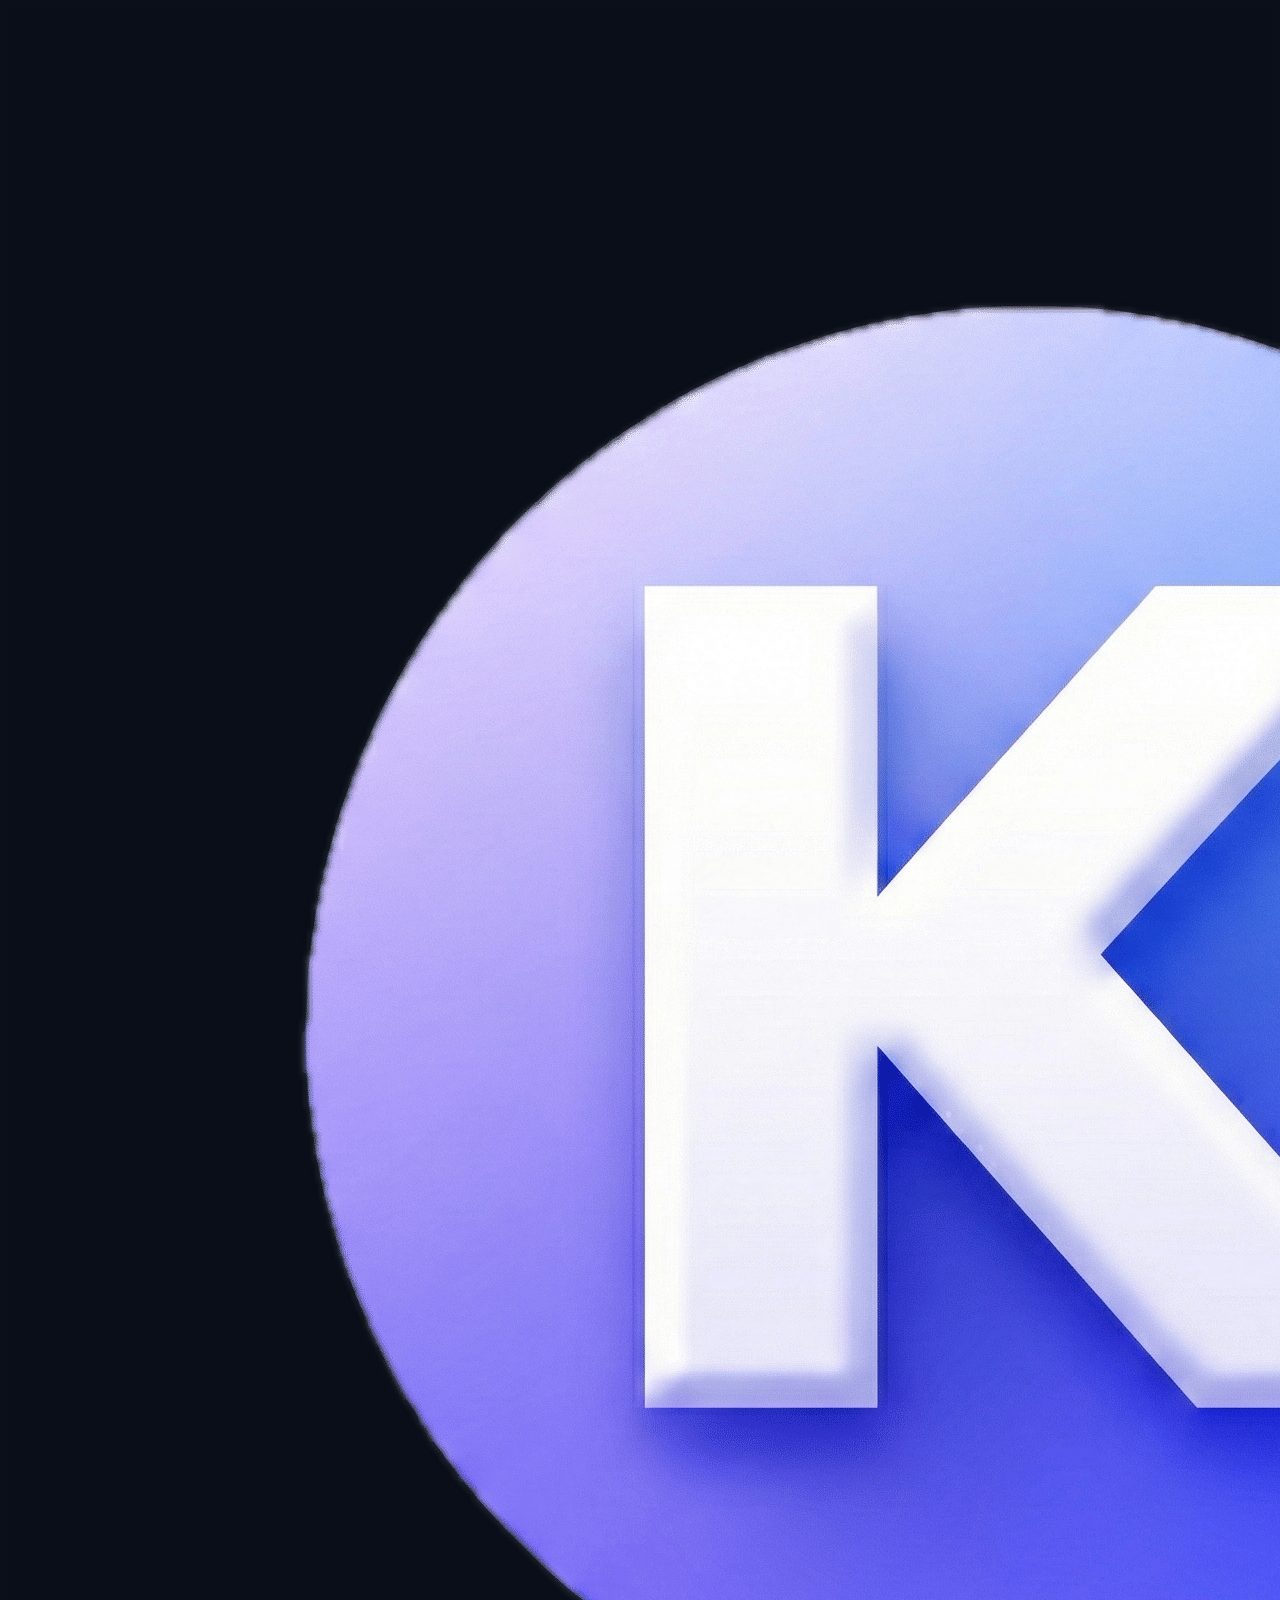
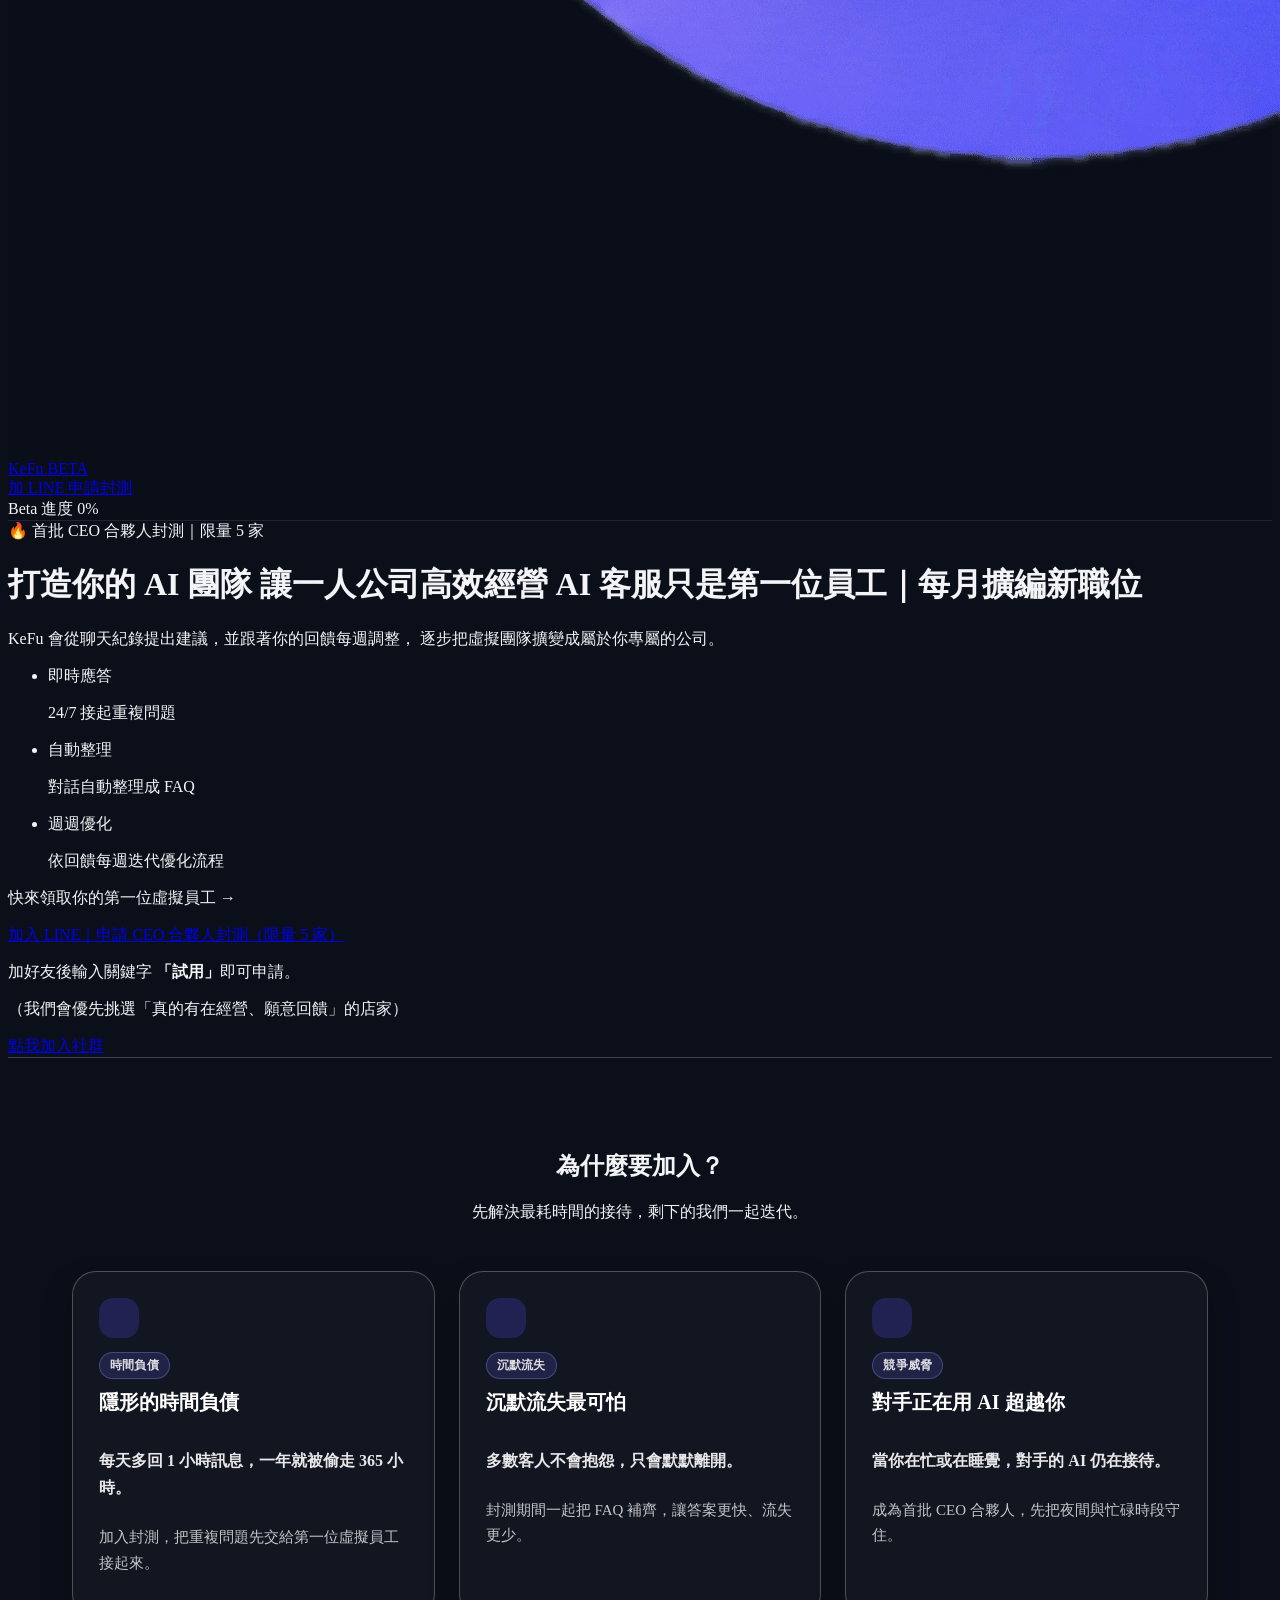
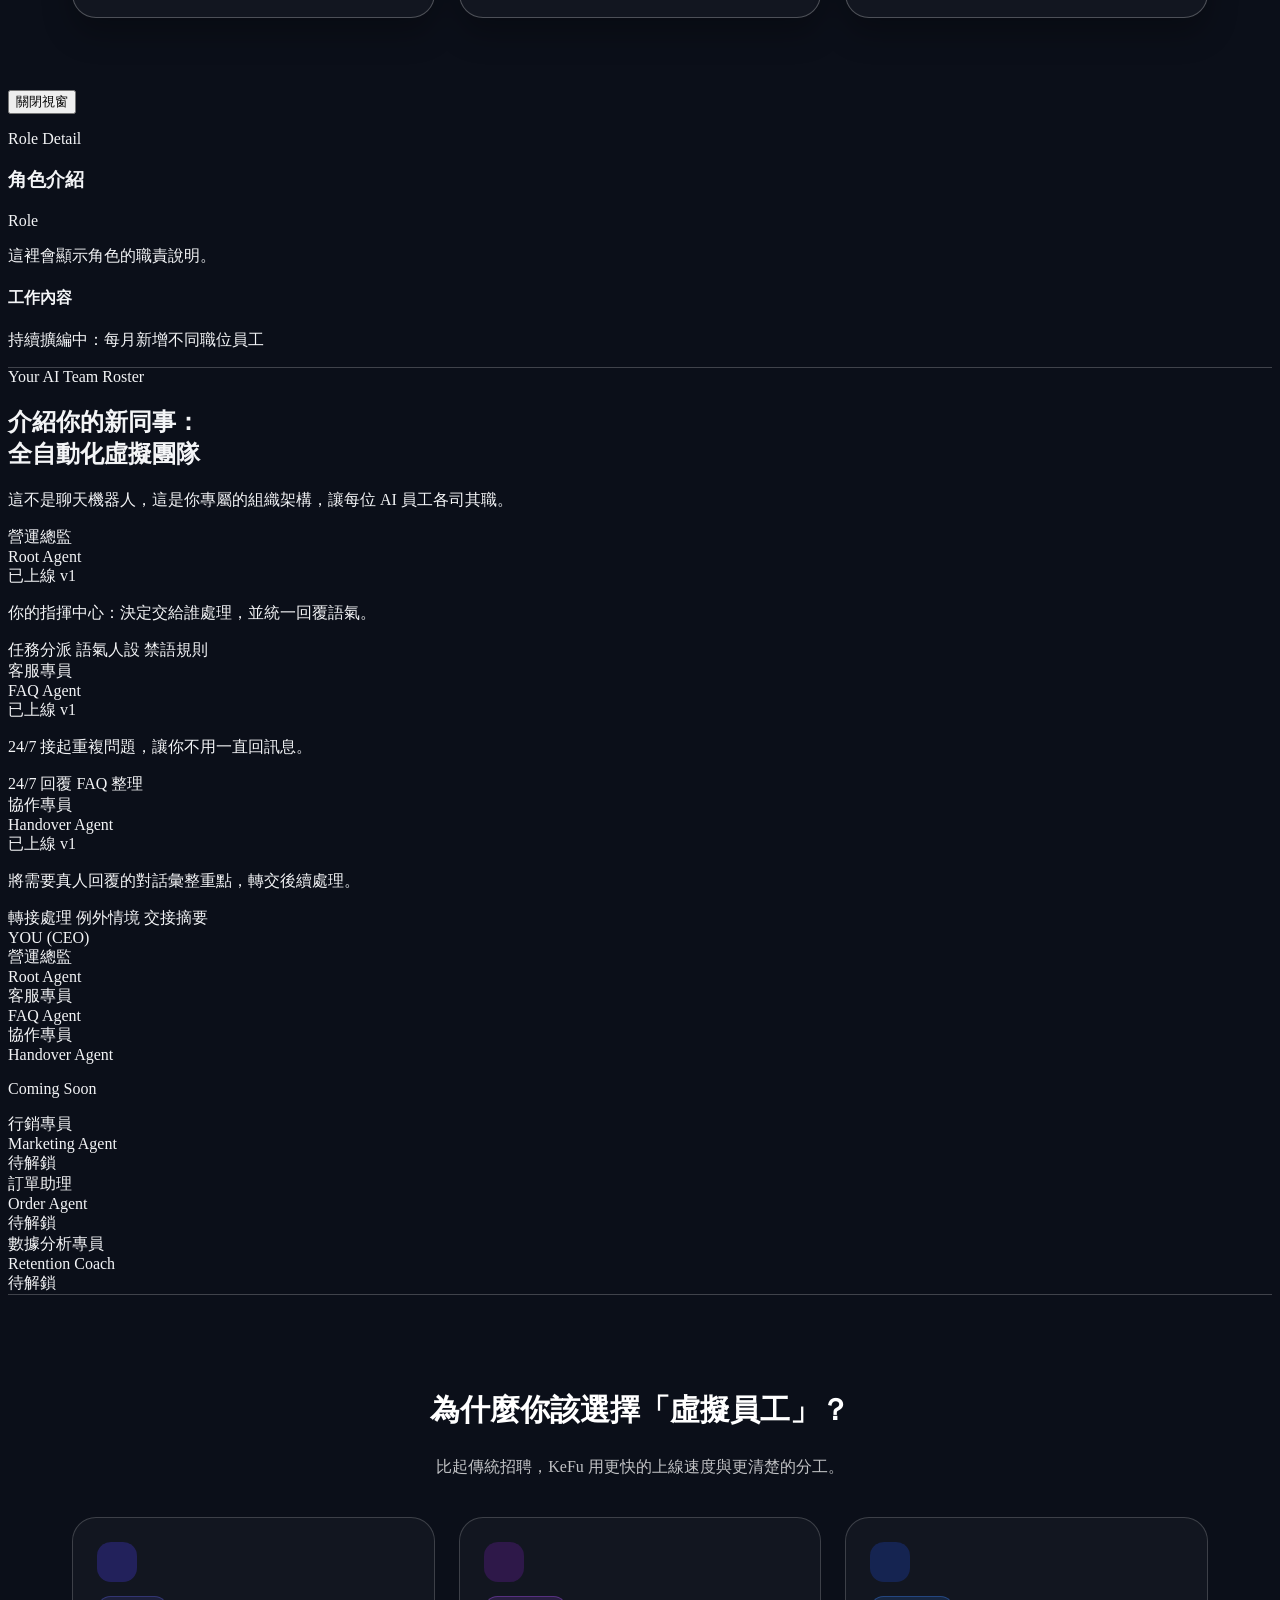
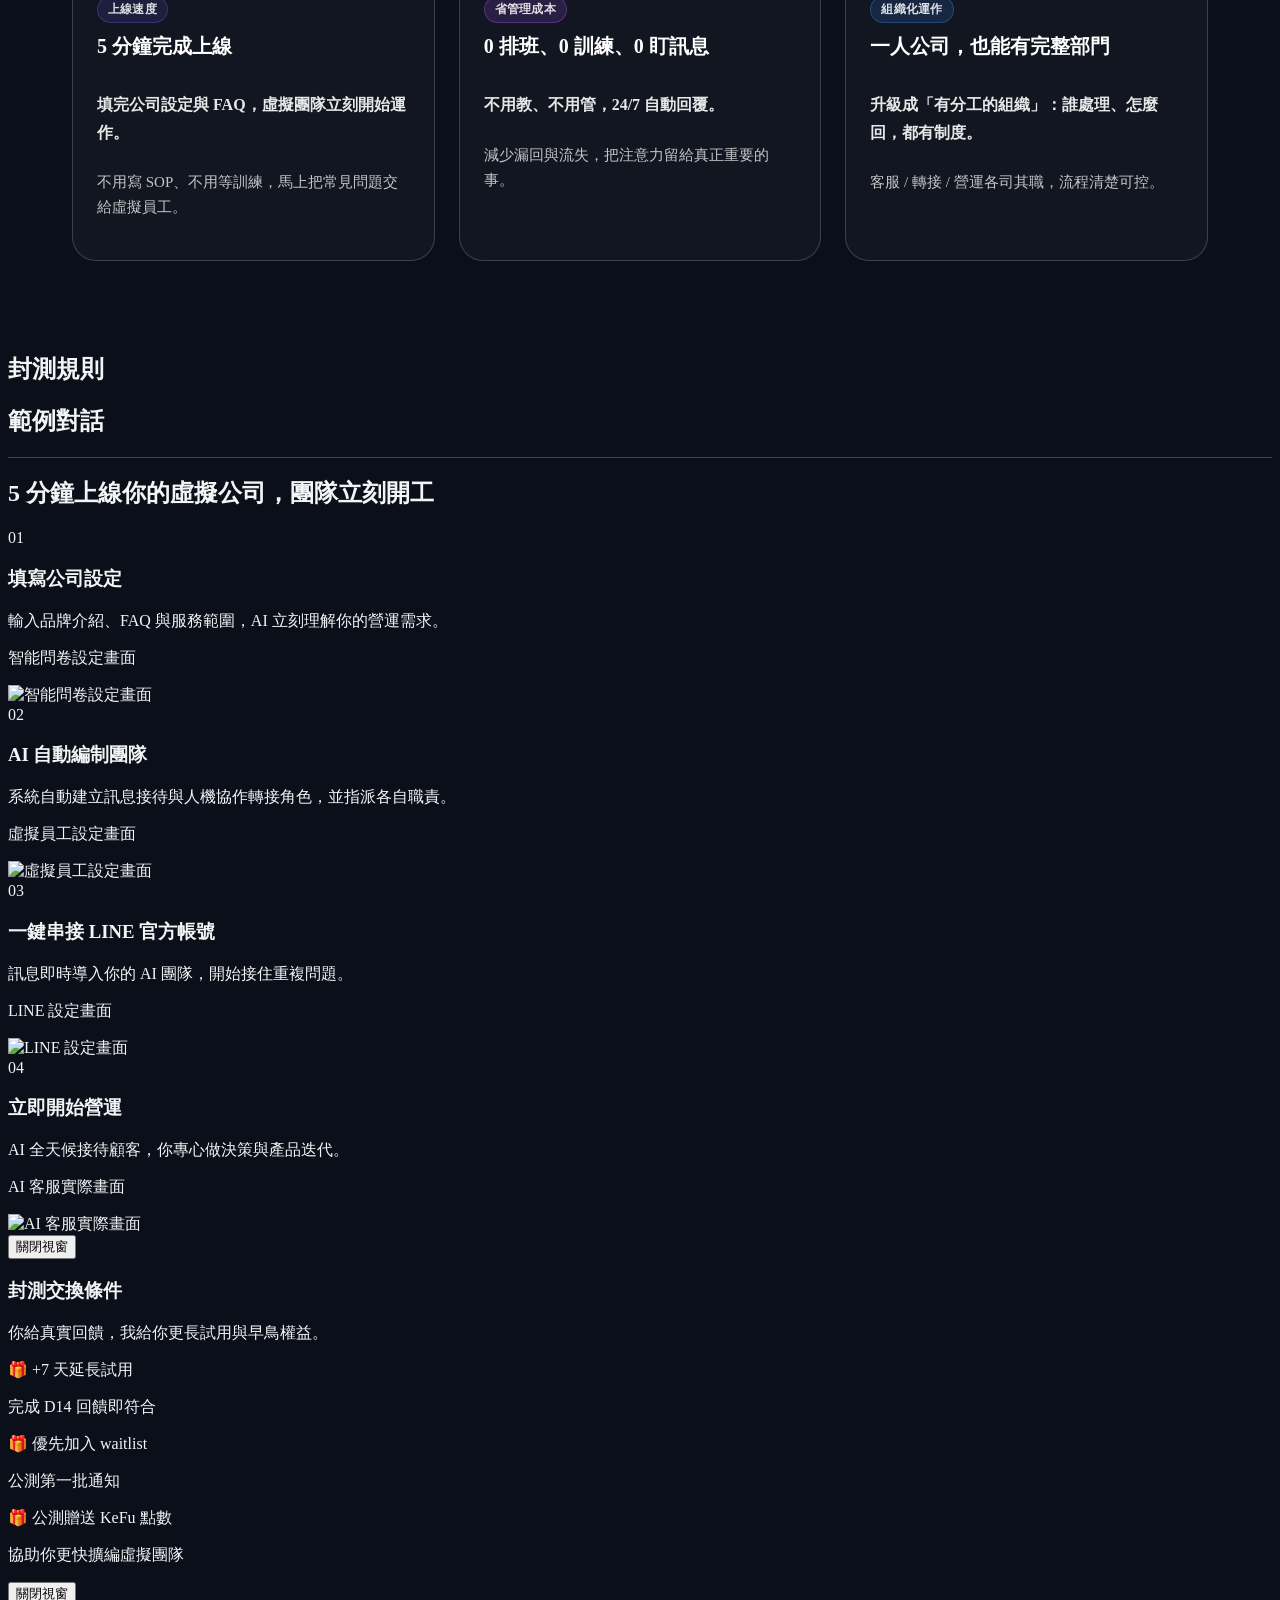
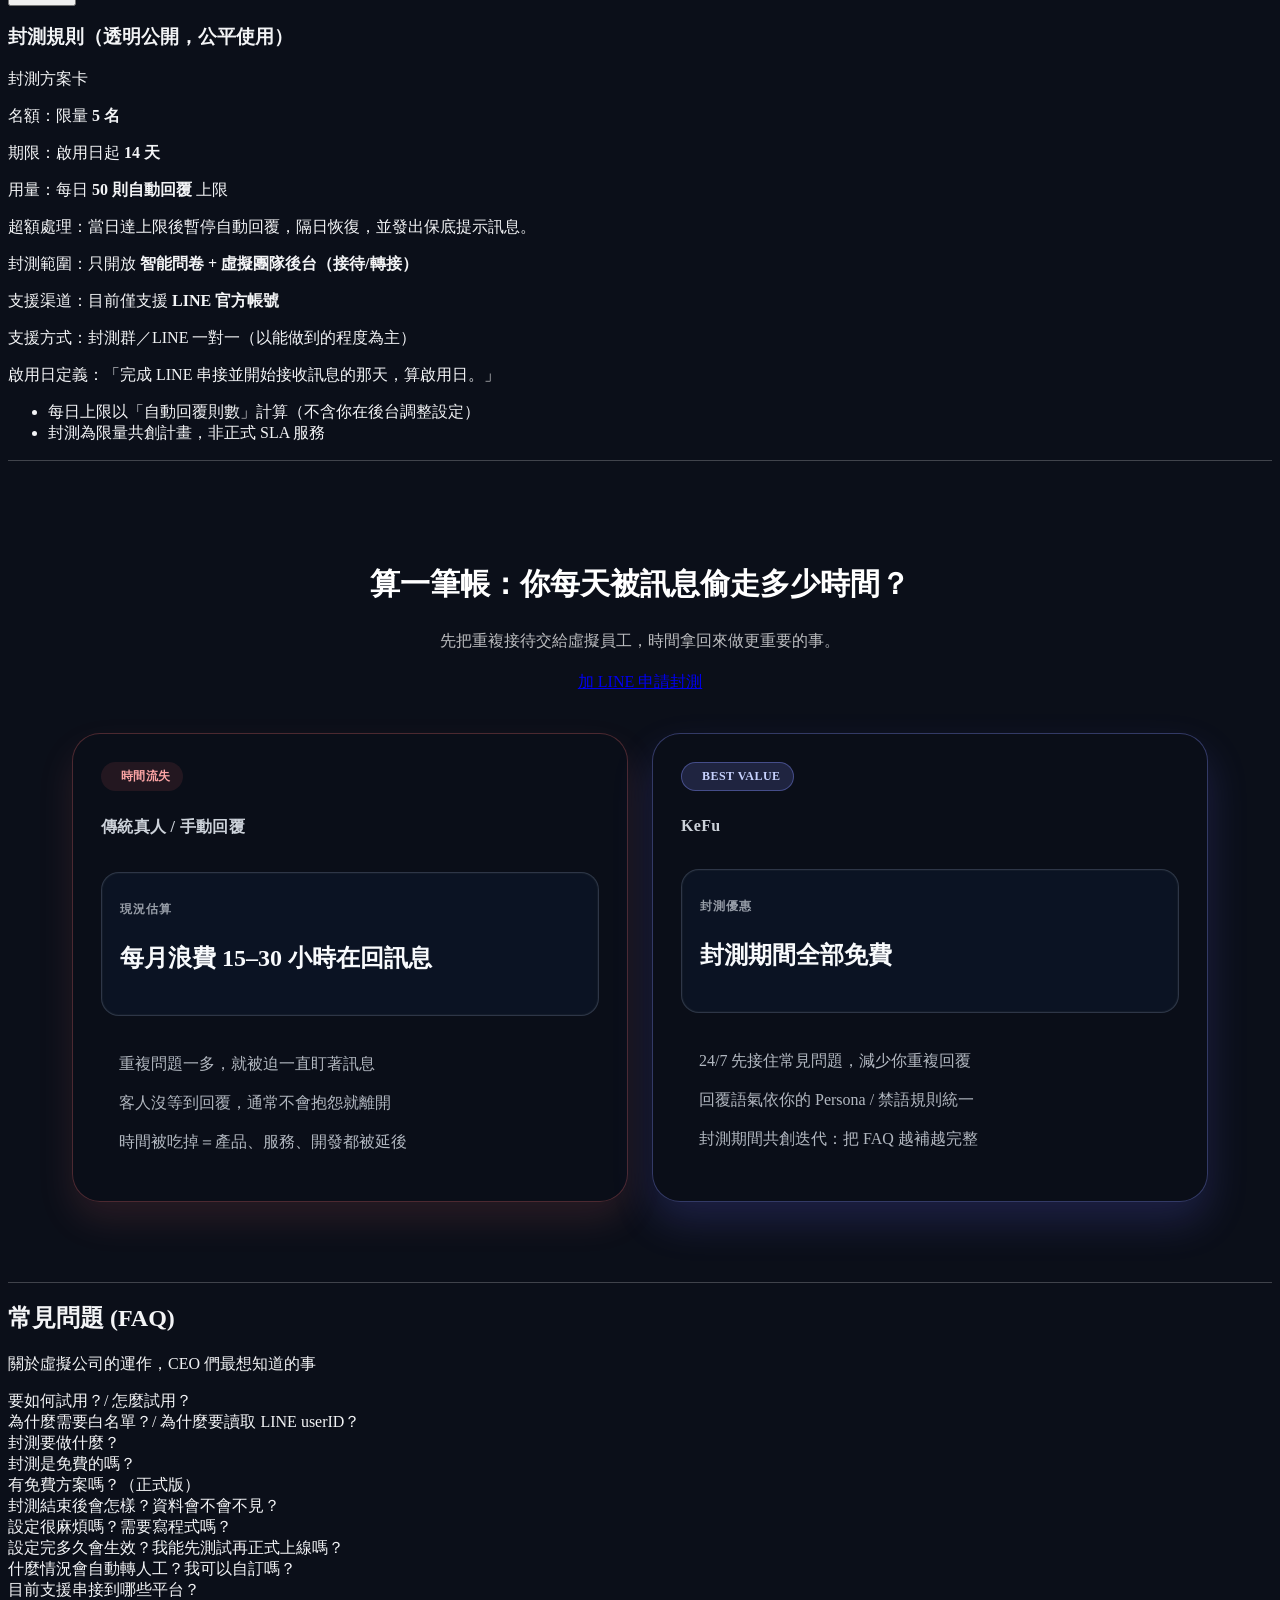
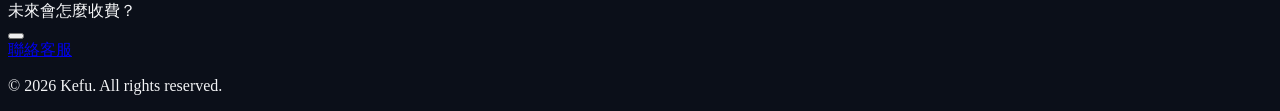
==== index.html @ 50b62202 "Update customer service role labels" ====
<!DOCTYPE html>
<html lang="zh-TW">

<head>
    <meta charset="utf-8" />
    <meta name="viewport" content="width=device-width,initial-scale=1" />

    <title>KeFu-5分鐘為您建立AI團隊</title>
    <meta name="description" content="KeFu幫你建立一間「虛擬公司」，5分鐘即可完成建置並開始運作。" />

    <link rel="canonical" href="https://kefu-website.vercel.app/" />

    <meta property="og:title" content="KeFu-5分鐘為您建立AI團隊" />
    <meta property="og:description" content="KeFu幫你建立一間「虛擬公司」，5分鐘即可完成建置並開始運作。" />
    <meta property="og:url" content="https://wally0302.github.io/kefu-website/beta/" />
    <meta property="og:type" content="website" />
    <meta property="og:image" content="https://wally0302.github.io/kefu-website/icon.png" />
    <meta name="twitter:card" content="summary_large_image" />

    <link rel="icon" type="image/png" href="./icon.png" />

    <!-- Google Fonts: Inter (英文) & Noto Sans TC (中文) -->
    <link rel="preconnect" href="https://fonts.googleapis.com">
    <link rel="preconnect" href="https://fonts.gstatic.com" crossorigin>
    <link
        href="https://fonts.googleapis.com/css2?family=Inter:wght@400;600;700&family=Noto+Sans+TC:wght@400;500;700&display=swap"
        rel="stylesheet">

    <link rel="stylesheet" href="./assets/site.css">
    <link rel="stylesheet" href="https://cdn.jsdelivr.net/npm/swiper@11/swiper-bundle.min.css">

    <script src="./assets/tailwind-base.js"></script>
    <script>
        window.setTailwindConfig({
            theme: {
                extend: {
                    backgroundImage: {
                        'hero-gradient': 'radial-gradient(circle at 50% 0%, rgba(99, 102, 241, 0.15) 0%, rgba(11, 15, 25, 0) 50%)',
                    },
                    animation: {
                        'pulse-slow': 'pulse 6s cubic-bezier(0.4, 0, 0.6, 1) infinite',
                        'float': 'float 3s ease-in-out infinite',
                        'fade-up': 'fade-up 0.8s ease-out forwards',
                    },
                    keyframes: {
                        float: {
                            '0%, 100%': { transform: 'translateY(0)' },
                            '50%': { transform: 'translateY(-10px)' },
                        },
                        'fade-up': {
                            '0%': { opacity: '0', transform: 'translateY(16px)' },
                            '100%': { opacity: '1', transform: 'translateY(0)' },
                        },
                    },
                },
            },
        });
    </script>

    <!-- Tailwind CSS (快速排版與響應式設計) -->
    <script src="https://cdn.tailwindcss.com"></script>

    <!-- Lucide Icons (輕量級圖標) -->
    <script src="https://unpkg.com/lucide@latest"></script>

    <style>
        .scroll-float.is-visible {
            animation: float-reveal 0.9s ease-out forwards;
        }

        @keyframes float-reveal {
            0% {
                opacity: 0;
                transform: translateY(18px);
            }

            70% {
                opacity: 1;
                transform: translateY(-4px);
            }

            100% {
                opacity: 1;
                transform: translateY(0);
            }
        }

        @media (prefers-reduced-motion: reduce) {
            .scroll-float.is-visible {
                animation: none;
            }
        }

        [data-org-chart] [data-role-id] {
            transition: opacity 0.2s ease, transform 0.2s ease, box-shadow 0.2s ease;
        }

        [data-org-chart].is-modal-open [data-role-id] {
            opacity: 0.4;
        }

        [data-org-chart].is-modal-open [data-role-id].is-active {
            opacity: 1;
            transform: translateY(-2px);
            box-shadow: 0 0 0 1px rgba(99, 102, 241, 0.6), 0 12px 24px rgba(15, 23, 42, 0.35);
        }

        body.is-org-modal-open .site-header {
            opacity: 0;
            pointer-events: none;
        }

        .product-image {
            width: 100%;
            aspect-ratio: 16 / 9;
            object-fit: cover;
        }

        .product-image--top {
            object-position: top;
        }

        #pain-points {
            padding: 72px 64px;
        }

        #pain-points .section-header {
            text-align: center;
            margin-bottom: 48px;
        }

        #pain-points .card-grid {
            display: grid;
            grid-template-columns: repeat(3, minmax(0, 1fr));
            gap: 24px;
        }

        #pain-points .pain-card {
            min-height: 280px;
            padding: 26px;
            border-radius: 24px;
            background: rgba(255, 255, 255, 0.03);
            border: 1px solid rgba(255, 255, 255, 0.25);
            box-shadow: 0 16px 30px rgba(0, 0, 0, 0.25);
            cursor: default;
            display: flex;
            flex-direction: column;
        }

        #pain-points .pain-iconbox {
            width: 40px;
            height: 40px;
            border-radius: 14px;
            display: inline-flex;
            align-items: center;
            justify-content: center;
            background: rgba(79, 70, 229, 0.25);
        }

        #pain-points .pain-tag {
            margin-top: 14px;
            display: inline-flex;
            width: fit-content;
            padding: 4px 10px;
            border-radius: 999px;
            background: rgba(99, 102, 241, 0.18);
            border: 1px solid rgba(129, 140, 248, 0.35);
            font-size: 12px;
            font-weight: 600;
            color: rgba(255, 255, 255, 0.85);
            letter-spacing: 0.02em;
        }

        #pain-points .pain-card-title {
            margin-top: 10px;
            font-size: 20px;
            font-weight: 700;
            line-height: 1.3;
            color: #ffffff;
        }

        #pain-points .pain-card-lead {
            margin-top: 12px;
            font-size: 16px;
            font-weight: 600;
            line-height: 1.7;
            color: rgba(255, 255, 255, 0.9);
        }

        #pain-points .pain-card-body {
            margin-top: 8px;
            font-size: 15px;
            font-weight: 400;
            line-height: 1.7;
            color: rgba(255, 255, 255, 0.75);
        }

        .line-clamp-1,
        .line-clamp-2,
        .line-clamp-3 {
            display: -webkit-box;
            -webkit-box-orient: vertical;
            overflow: hidden;
        }

        .line-clamp-1 {
            -webkit-line-clamp: 1;
        }

        .line-clamp-2 {
            -webkit-line-clamp: 2;
        }

        .line-clamp-3 {
            -webkit-line-clamp: 3;
        }

        #roi {
            padding: 80px 64px;
        }

        #roi .roi-container {
            max-width: 72rem;
            margin: 0 auto;
        }

        #roi .roi-header {
            text-align: center;
            margin-bottom: 40px;
        }

        #roi .roi-title {
            font-size: 24px;
            font-weight: 700;
            line-height: 1.2;
            color: #ffffff;
        }

        #roi .roi-subtitle {
            margin-top: 12px;
            font-size: 16px;
            font-weight: 400;
            line-height: 1.8;
            color: rgba(255, 255, 255, 0.72);
        }

        #roi .roi-grid {
            display: grid;
            grid-template-columns: repeat(2, minmax(0, 1fr));
            gap: 24px;
        }

        #roi .roi-card {
            position: relative;
            min-height: 360px;
            padding: 28px;
            border-radius: 28px;
            border: 1px solid rgba(255, 255, 255, 0.16);
            background: rgba(11, 15, 25, 0.78);
            box-shadow: 0 24px 40px rgba(0, 0, 0, 0.35);
            cursor: default;
            backdrop-filter: blur(18px);
            display: flex;
            flex-direction: column;
            gap: 18px;
        }

        #roi .roi-card--manual {
            border-color: rgba(248, 113, 113, 0.28);
            box-shadow: 0 18px 36px rgba(248, 113, 113, 0.12);
        }

        #roi .roi-card--kefu {
            border-color: rgba(129, 140, 248, 0.35);
            box-shadow: 0 20px 40px rgba(99, 102, 241, 0.2);
        }

        #roi .card-badge {
            display: inline-flex;
            align-items: center;
            gap: 8px;
            padding: 6px 12px;
            border-radius: 999px;
            background: rgba(248, 113, 113, 0.1);
            color: #fca5a5;
            font-size: 12px;
            font-weight: 600;
            letter-spacing: 0.04em;
            text-transform: uppercase;
        }

        #roi .card-badge--kefu {
            background: rgba(129, 140, 248, 0.18);
            color: #c7d2fe;
            border: 1px solid rgba(129, 140, 248, 0.4);
        }

        #roi .card-tag {
            position: absolute;
            top: 16px;
            right: 16px;
            padding: 6px 12px;
            border-radius: 999px;
            font-size: 12px;
            font-weight: 700;
            letter-spacing: 0.06em;
        }

        #roi .card-tag.best-value {
            background: rgba(129, 140, 248, 0.18);
            color: #c7d2fe;
            border: 1px solid rgba(129, 140, 248, 0.4);
        }

        #roi .card-title {
            margin-top: 8px;
            font-size: 16px;
            font-weight: 700;
            color: rgba(226, 232, 240, 0.9);
            letter-spacing: 0.02em;
        }

        #roi .card-metric {
            padding: 16px 18px;
            border-radius: 18px;
            border: 1px solid rgba(148, 163, 184, 0.25);
            background: rgba(15, 23, 42, 0.65);
            box-shadow: inset 0 0 0 1px rgba(255, 255, 255, 0.03);
        }

        #roi .card-metric-label {
            font-size: 12px;
            font-weight: 600;
            letter-spacing: 0.08em;
            text-transform: uppercase;
            color: rgba(226, 232, 240, 0.65);
            margin-bottom: 8px;
        }

        #roi .card-headline {
            font-size: 24px;
            font-weight: 600;
            line-height: 1.4;
            color: #f8fafc;
        }

        #roi .card-list {
            display: grid;
            gap: 10px;
            font-size: 16px;
            font-weight: 400;
            line-height: 1.8;
            color: rgba(226, 232, 240, 0.78);
            padding-left: 18px;
            list-style: disc;
        }

        #roi .card-list li {
            display: -webkit-box;
            -webkit-box-orient: vertical;
            overflow: hidden;
            -webkit-line-clamp: 1;
        }

        #roi .card-cta {
            margin-top: auto;
        }

        #roi .card-cta .btn {
            display: inline-flex;
            align-items: center;
            justify-content: center;
            padding: 12px 20px;
            border-radius: 12px;
            font-weight: 600;
            background: linear-gradient(135deg, rgba(99, 102, 241, 0.9), rgba(139, 92, 246, 0.9));
            color: #ffffff;
            border: 1px solid rgba(165, 180, 252, 0.6);
            box-shadow: 0 12px 26px rgba(99, 102, 241, 0.35);
            transition: opacity 0.2s ease, transform 0.2s ease;
        }

        #roi .card-cta .btn:hover {
            opacity: 0.9;
            transform: translateY(-1px);
        }

        #why-virtual-employees {
            padding: 72px 0;
        }

        #why-virtual-employees .why-container {
            max-width: 72rem;
            margin: 0 auto;
            padding: 0 64px;
        }

        #why-virtual-employees .why-header {
            text-align: center;
            margin-bottom: 36px;
        }

        #why-virtual-employees .why-title {
            font-size: 24px;
            font-weight: 700;
            line-height: 1.2;
            color: #ffffff;
        }

        #why-virtual-employees .why-subtitle {
            margin-top: 12px;
            font-size: 16px;
            font-weight: 400;
            line-height: 1.8;
            color: rgba(255, 255, 255, 0.75);
        }

        #why-virtual-employees .why-grid {
            display: grid;
            grid-template-columns: repeat(3, minmax(0, 1fr));
            gap: 24px;
        }

        #why-virtual-employees .why-card {
            min-height: 220px;
            padding: 24px;
            border-radius: 24px;
            background: rgba(255, 255, 255, 0.03);
            border: 1px solid rgba(255, 255, 255, 0.18);
            cursor: default;
            display: flex;
            flex-direction: column;
        }

        #why-virtual-employees .why-iconbox {
            width: 40px;
            height: 40px;
            border-radius: 14px;
            display: inline-flex;
            align-items: center;
            justify-content: center;
        }

        #why-virtual-employees .why-iconbox--indigo {
            background: rgba(67, 56, 202, 0.35);
        }

        #why-virtual-employees .why-iconbox--purple {
            background: rgba(88, 28, 135, 0.4);
        }

        #why-virtual-employees .why-iconbox--blue {
            background: rgba(30, 64, 175, 0.35);
        }

        #why-virtual-employees .why-tag {
            margin-top: 14px;
            display: inline-flex;
            width: fit-content;
            padding: 4px 10px;
            border-radius: 999px;
            border: 1px solid rgba(99, 102, 241, 0.3);
            background: rgba(99, 102, 241, 0.14);
            font-size: 12px;
            font-weight: 600;
            color: rgba(255, 255, 255, 0.85);
            letter-spacing: 0.02em;
        }

        #why-virtual-employees .why-card--2 .why-tag {
            border-color: rgba(168, 85, 247, 0.35);
            background: rgba(168, 85, 247, 0.16);
        }

        #why-virtual-employees .why-card--3 .why-tag {
            border-color: rgba(59, 130, 246, 0.35);
            background: rgba(59, 130, 246, 0.16);
        }

        #why-virtual-employees .why-card-title {
            margin-top: 10px;
            font-size: 20px;
            font-weight: 700;
            line-height: 1.3;
            color: #ffffff;
        }

        #why-virtual-employees .why-card-lead {
            margin-top: 12px;
            font-size: 16px;
            font-weight: 600;
            line-height: 1.7;
            color: rgba(255, 255, 255, 0.9);
        }

        #why-virtual-employees .why-card-body {
            margin-top: 8px;
            font-size: 15px;
            font-weight: 400;
            line-height: 1.7;
            color: rgba(255, 255, 255, 0.75);
        }

        .section-divider {
            display: none;
        }

        .section-separator {
            border-top: 1px solid rgba(255, 255, 255, 0.22);
        }

        @media (min-width: 768px) {

            #roi .roi-title,
            #why-virtual-employees .why-title {
                font-size: 30px;
            }
        }

        @media (max-width: 1023px) {
            #pain-points {
                padding: 64px 32px;
            }

            #pain-points .card-grid {
                grid-template-columns: repeat(2, minmax(0, 1fr));
                gap: 20px;
            }

            #roi {
                padding: 72px 32px;
            }

            #roi .roi-grid {
                gap: 24px;
            }

            #roi .roi-card {
                min-height: 340px;
            }

            #why-virtual-employees .why-container {
                padding: 0 32px;
            }

            #why-virtual-employees .why-grid {
                grid-template-columns: repeat(2, minmax(0, 1fr));
                gap: 20px;
            }
        }

        @media (max-width: 767px) {
            #pain-points {
                padding: 56px 20px;
            }

            #pain-points .card-grid {
                grid-template-columns: 1fr;
                gap: 16px;
            }

            #pain-points .pain-card {
                min-height: auto;
            }

            #roi {
                padding: 64px 20px;
            }

            #roi .roi-grid {
                grid-template-columns: 1fr;
                gap: 16px;
            }

            #roi .roi-card {
                min-height: auto;
            }

            #roi .card-cta .btn {
                width: 100%;
            }

            #roi .card-headline {
                -webkit-line-clamp: 3;
            }

            #why-virtual-employees .why-container {
                padding: 0 20px;
            }

            #why-virtual-employees .why-grid {
                grid-template-columns: 1fr;
                gap: 16px;
            }

            #why-virtual-employees .why-card {
                min-height: auto;
            }
        }
    </style>
</head>

<body class="relative overflow-x-hidden">
    <!-- 背景裝飾 -->
    <div class="fixed inset-0 pointer-events-none z-0">
        <div class="absolute top-0 left-0 w-full h-full bg-grid"></div>
        <div
            class="animate-blob absolute top-[-10%] left-[20%] w-[500px] h-[500px] bg-brand-primary/10 rounded-full blur-[120px] mix-blend-screen">
        </div>
        <div
            class="animate-blob animate-blob-delay absolute bottom-[-10%] right-[10%] w-[400px] h-[400px] bg-brand-accent/10 rounded-full blur-[100px] mix-blend-screen">
        </div>
    </div>

    <!-- 導航欄 -->
    <nav class="site-header z-50 px-6 py-6 max-w-7xl mx-auto">
        <div class="flex w-full flex-col gap-4">
            <div class="flex items-center justify-between">
                <a href="./" class="flex items-center gap-2 hover:opacity-90 transition-opacity">
                    <img src="./icon.png" alt="KeFu" class="w-12 h-12 rounded-lg" />
                    <span class="text-xl font-bold tracking-tight">KeFu <span
                            class="text-xs font-normal text-gray-500 ml-1 border border-gray-700 px-1 rounded hidden sm:inline-block">BETA</span></span>
                </a>
                <div class="flex items-center gap-6">
                    <a href="https://line.me/R/ti/p/@304dgdjo" target="_blank" rel="noreferrer"
                        class="text-sm bg-white/10 border border-white/20 hover:bg-white/15 px-4 py-2 rounded-lg transition-colors text-gray-100 font-semibold shadow-md shadow-indigo-500/10 focus-visible:outline-none focus-visible:ring-2 focus-visible:ring-indigo-200/60">
                        加 LINE 申請封測
                    </a>
                </div>
            </div>
            <div class="flex items-center justify-center" data-scroll-progress>
                <div class="w-full max-w-md">
                    <div
                        class="flex items-center justify-center gap-2 text-[11px] font-semibold uppercase tracking-[0.3em] text-indigo-200/80">
                        <span class="text-indigo-300">Beta 進度</span>
                        <span class="text-indigo-100" data-progress-value>0%</span>
                    </div>
                    <div class="mt-2 w-full rounded-full bg-white/10 border border-white/10 overflow-hidden h-2">
                        <div data-progress-bar
                            class="h-full w-0 bg-gradient-to-r from-indigo-400 via-purple-400 to-indigo-300 transition-[width] duration-200 ease-out">
                        </div>
                    </div>
                </div>
            </div>
        </div>
    </nav>

    <main class="relative z-10">
        <!-- 1) Hero 首屏 -->
        <header class="relative pt-16 pb-24 px-6 text-center max-w-5xl mx-auto scroll-reveal">
            <div
                class="inline-flex items-center gap-2 px-3 py-1 rounded-full bg-amber-500/10 border border-amber-500/20 text-amber-300 text-xs font-medium mb-8">
                🔥 首批 CEO 合夥人封測｜限量 5 家
            </div>

            <h1 class="scroll-reveal scroll-float font-bold leading-tight mb-6 text-white">
                <span class="mt-2 block text-4xl sm:text-5xl md:text-6xl">打造你的 AI 團隊</span>
                <span class="block text-3xl sm:text-4xl md:text-3xl">讓一人公司高效經營</span>
                <span
                    class="mt-3 block text-2xl sm:text-3xl md:text-4xl bg-clip-text text-transparent bg-gradient-to-r from-indigo-300 via-indigo-400 to-purple-300">
                    AI 客服只是第一位員工｜每月擴編新職位
                </span>
            </h1>
            <p class="text-gray-400 max-w-2xl mx-auto mb-6">
                <span class="block">KeFu 會從聊天紀錄提出建議，並跟著你的回饋每週調整，</span>
                <span class="block">逐步把虛擬團隊擴變成屬於你專屬的公司。</span>
            </p>
            <ul class="grid grid-cols-2 gap-3 sm:grid-cols-3 sm:gap-4 max-w-3xl mx-auto mb-10">
                <li
                    class="rounded-2xl border border-white/10 bg-brand-card/80 px-4 py-3 sm:px-5 sm:py-4 text-left shadow-lg shadow-black/20 backdrop-blur transition hover:-translate-y-1 hover:border-indigo-400/60">
                    <div class="flex items-center gap-3 text-indigo-200 mb-1 sm:mb-2">
                        <span class="flex h-9 w-9 items-center justify-center rounded-xl bg-indigo-500/15">
                            <i data-lucide="headset" class="h-4 w-4"></i>
                        </span>
                        <span class="text-sm font-semibold text-indigo-100/90">即時應答</span>
                    </div>
                    <p class="text-xs sm:text-base text-gray-200">24/7 接起重複問題</p>
                </li>
                <li
                    class="rounded-2xl border border-white/10 bg-brand-card/80 px-4 py-3 sm:px-5 sm:py-4 text-left shadow-lg shadow-black/20 backdrop-blur transition hover:-translate-y-1 hover:border-indigo-400/60">
                    <div class="flex items-center gap-3 text-indigo-200 mb-1 sm:mb-2">
                        <span class="flex h-9 w-9 items-center justify-center rounded-xl bg-indigo-500/15">
                            <i data-lucide="notebook-text" class="h-4 w-4"></i>
                        </span>
                        <span class="text-sm font-semibold text-indigo-100/90">自動整理</span>
                    </div>
                    <p class="text-xs sm:text-base text-gray-200">對話自動整理成 FAQ</p>
                </li>
                <li
                    class="col-span-2 rounded-2xl border border-white/10 bg-brand-card/80 px-4 py-3 sm:col-span-1 sm:px-5 sm:py-4 text-left shadow-lg shadow-black/20 backdrop-blur transition hover:-translate-y-1 hover:border-indigo-400/60">
                    <div class="flex items-center gap-3 text-indigo-200 mb-1 sm:mb-2">
                        <span class="flex h-9 w-9 items-center justify-center rounded-xl bg-indigo-500/15">
                            <i data-lucide="sparkles" class="h-4 w-4"></i>
                        </span>
                        <span class="text-sm font-semibold text-indigo-100/90">週週優化</span>
                    </div>
                    <p class="text-xs sm:text-base text-gray-200">依回饋每週迭代優化流程</p>
                </li>
            </ul>
            <div class="max-w-md mx-auto flex flex-col items-center gap-4">
                <div class="w-full sm:w-auto">
                    <p class="text-sm text-indigo-200/80 mb-3">快來領取你的第一位虛擬員工 →</p>
                    <a href="https://line.me/R/ti/p/@304dgdjo" target="_blank" rel="noreferrer"
                        class="bg-button-gradient hover:opacity-90 text-white font-semibold px-7 py-3 rounded-xl shadow-xl shadow-indigo-500/30 transition-all transform hover:scale-[1.02] flex items-center justify-center gap-2 w-full sm:w-auto ring-2 ring-indigo-200/40 focus-visible:outline-none focus-visible:ring-4 focus-visible:ring-indigo-200/60">
                        <span>加入 LINE｜申請 CEO 合夥人封測（限量 5 家）</span>
                        <i data-lucide="sparkles" class="w-4 h-4"></i>
                    </a>
                    <div
                        class="mt-3 rounded-2xl border border-indigo-500/20 bg-indigo-500/10 px-5 py-4 text-center text-sm text-indigo-100/80 shadow-lg shadow-indigo-500/10 backdrop-blur">
                        <p class="font-medium leading-relaxed">加好友後輸入關鍵字 <strong class="text-indigo-200">「試用」</strong>即可申請。</p>
                        <p class="mt-2 text-xs text-indigo-200/70">（我們會優先挑選「真的有在經營、願意回饋」的店家）</p>
                    </div>
                </div>
                <a href="https://line.me/ti/g2/EUKFAFOioWdGOSvRXtRO1BtcKDIdPMeV1sajaQ?utm_source=invitation&utm_medium=link_copy&utm_campaign=default"
                    target="_blank" rel="noreferrer"
                    class="w-full sm:w-auto border border-indigo-400/40 text-indigo-100 hover:text-white hover:border-indigo-300 bg-white/5 hover:bg-white/10 font-semibold px-7 py-3 rounded-xl transition-all flex items-center justify-center gap-2 focus-visible:outline-none focus-visible:ring-4 focus-visible:ring-indigo-200/60">
                    <i data-lucide="messages-square" class="w-4 h-4"></i>
                    <span>點我加入社群</span>
                </a>
            </div>
        </header>

        <section id="pain-points" class="relative z-10 section-separator scroll-reveal">
            <div class="max-w-6xl mx-auto">
                <div class="section-header scroll-reveal">
                    <h2 class="scroll-reveal scroll-float text-2xl md:text-3xl font-bold text-white">
                        為什麼要加入？
                    </h2>
                    <div class="section-divider" aria-hidden="true"></div>
                    <p class="scroll-reveal text-gray-400 mt-3">
                        先解決最耗時間的接待，剩下的我們一起迭代。
                    </p>
                </div>

                <div class="card-grid">
                    <article class="pain-card scroll-reveal">
                        <div class="pain-iconbox">
                            <i data-lucide="hourglass" class="text-indigo-300 w-5 h-5"></i>
                        </div>
                        <div class="pain-tag">時間負債</div>
                        <h3 class="pain-card-title line-clamp-1">隱形的時間負債</h3>
                        <p class="pain-card-lead line-clamp-2">每天多回 1 小時訊息，一年就被偷走 365 小時。</p>
                        <p class="pain-card-body line-clamp-2">加入封測，把重複問題先交給第一位虛擬員工接起來。</p>
                    </article>

                    <article class="pain-card scroll-reveal">
                        <div class="pain-iconbox">
                            <i data-lucide="user-x" class="text-indigo-300 w-5 h-5"></i>
                        </div>
                        <div class="pain-tag">沉默流失</div>
                        <h3 class="pain-card-title line-clamp-1">沉默流失最可怕</h3>
                        <p class="pain-card-lead line-clamp-2">多數客人不會抱怨，只會默默離開。</p>
                        <p class="pain-card-body line-clamp-2">封測期間一起把 FAQ 補齊，讓答案更快、流失更少。</p>
                    </article>

                    <article class="pain-card scroll-reveal">
                        <div class="pain-iconbox">
                            <i data-lucide="trending-up" class="text-indigo-300 w-5 h-5"></i>
                        </div>
                        <div class="pain-tag">競爭威脅</div>
                        <h3 class="pain-card-title line-clamp-1">對手正在用 AI 超越你</h3>
                        <p class="pain-card-lead line-clamp-2">當你在忙或在睡覺，對手的 AI 仍在接待。</p>
                        <p class="pain-card-body line-clamp-2">成為首批 CEO 合夥人，先把夜間與忙碌時段守住。</p>
                    </article>
                </div>
            </div>
        </section>

        <!-- Org Chart Modal -->
        <div id="org-modal"
            class="fixed inset-0 z-[70] hidden items-end justify-center bg-black/75 backdrop-blur-sm px-4 pb-4 sm:items-center sm:px-6 sm:pb-10">
            <div data-org-modal-overlay class="absolute inset-0 bg-black/80"></div>
            <div
                class="relative w-full sm:max-w-2xl h-[75vh] sm:h-auto rounded-t-3xl rounded-b-none sm:rounded-2xl border border-transparent sm:border-brand-border/70 bg-brand-card shadow-2xl max-h-[75vh] sm:max-h-[85vh] flex flex-col">
                <div class="flex justify-center pt-3 sm:hidden">
                    <span class="h-1.5 w-12 rounded-full bg-white/30"></span>
                </div>
                <button type="button" data-org-modal-close
                    class="absolute right-4 top-4 rounded-full border border-white/10 bg-white/10 p-2 text-gray-200 transition hover:text-white focus-visible:outline focus-visible:outline-2 focus-visible:outline-indigo-400/80">
                    <span class="sr-only">關閉視窗</span>
                    <i data-lucide="x" class="h-4 w-4"></i>
                </button>
                <div class="flex items-start gap-4 border-b border-white/10 px-6 py-5 pr-14">
                    <div data-org-modal-icon
                        class="flex h-12 w-12 items-center justify-center rounded-full border border-white/10 bg-white/5 text-indigo-200">
                    </div>
                    <div class="min-w-0">
                        <p class="text-sm uppercase tracking-[0.3em] text-indigo-300">Role Detail</p>
                        <div class="flex flex-wrap items-center gap-2">
                            <h3 data-org-modal-title-zh class="text-xl font-bold text-white">角色介紹</h3>
                            <span data-org-modal-status
                                class="inline-flex items-center rounded-full border px-2 py-0.5 text-xs font-semibold"></span>
                        </div>
                        <p data-org-modal-title-en class="text-base text-gray-400">Role</p>
                    </div>
                </div>
                <div class="flex-1 overflow-y-auto px-6 pb-6 pt-4 space-y-6">
                    <p data-org-modal-summary class="text-base leading-relaxed text-gray-300">
                        這裡會顯示角色的職責說明。
                    </p>
                    <div class="space-y-2">
                        <h4 class="text-base font-semibold text-white">工作內容</h4>
                        <ul data-org-modal-benefits class="space-y-2 text-base text-gray-300 list-disc list-inside">
                        </ul>
                    </div>
                    <p data-org-modal-footer class="text-sm text-gray-400 border-t border-white/10 pt-4">
                        持續擴編中：每月新增不同職位員工
                    </p>
                </div>
            </div>
        </div>

        <!-- Core Solution (Virtual Org Chart) -->
        <section class="relative z-10 py-24 bg-black/20 section-separator scroll-reveal">
            <div class="max-w-7xl mx-auto px-6">
                <div class="grid lg:grid-cols-2 gap-16 items-center">

                    <!-- Left: Text -->
                    <div class="min-w-0 scroll-reveal">
                        <div
                            class="scroll-reveal inline-block text-indigo-400 text-sm font-semibold tracking-wider uppercase mb-4">
                            Your
                            AI Team Roster</div>
                        <h2 class="scroll-reveal scroll-float text-3xl md:text-4xl font-bold mb-6">介紹你的新同事：<br><span
                                class="text-indigo-400">全自動化虛擬團隊</span></h2>
                        <div class="section-divider" aria-hidden="true"></div>

                        <p class="scroll-reveal text-gray-400 mb-6 text-lg" data-reveal-delay="120">
                            這不是聊天機器人，這是你專屬的組織架構，讓每位 AI 員工各司其職。
                        </p>

                        <div class="mt-6 space-y-4" data-org-roster>
                            <div data-role-button data-role-id="root_agent" role="button" tabindex="0"
                                class="scroll-reveal rounded-2xl border border-indigo-500/30 bg-brand-card/80 p-5 shadow-lg shadow-black/20 transition hover:-translate-y-1 hover:border-indigo-400/70 cursor-pointer">
                                <div class="flex items-start justify-between gap-4">
                                    <div class="flex items-start gap-3">
                                        <span
                                            class="flex h-10 w-10 items-center justify-center rounded-xl bg-indigo-500/15 text-indigo-200">
                                            <i data-lucide="cpu" class="h-5 w-5"></i>
                                        </span>
                                        <div>
                                            <div class="text-lg font-bold text-white">營運總監</div>
                                            <div class="text-xs text-gray-400">Root Agent</div>
                                        </div>
                                    </div>
                                    <span
                                        class="inline-flex items-center rounded-full border border-emerald-400/30 bg-emerald-500/15 px-2 py-0.5 text-[11px] font-semibold text-emerald-200">已上線
                                        v1</span>
                                </div>
                                <p class="mt-3 text-sm text-gray-300">你的指揮中心：決定交給誰處理，並統一回覆語氣。</p>
                                <div class="mt-4 flex flex-wrap gap-2 text-xs">
                                    <span class="rounded-full bg-white/5 px-2 py-1 text-gray-300">任務分派</span>
                                    <span class="rounded-full bg-white/5 px-2 py-1 text-gray-300">語氣人設</span>
                                    <span class="rounded-full bg-white/5 px-2 py-1 text-gray-300">禁語規則</span>
                                </div>
                            </div>
                            <div data-role-button data-role-id="faq_agent" role="button" tabindex="0"
                                class="scroll-reveal rounded-2xl border border-emerald-500/30 bg-brand-card/80 p-5 shadow-lg shadow-black/20 transition hover:-translate-y-1 hover:border-emerald-400/70 cursor-pointer"
                                data-reveal-delay="80">
                                <div class="flex items-start justify-between gap-4">
                                    <div class="flex items-start gap-3">
                                        <span
                                            class="flex h-10 w-10 items-center justify-center rounded-xl bg-emerald-500/15 text-emerald-200">
                                            <i data-lucide="message-circle" class="h-5 w-5"></i>
                                        </span>
                                        <div>
                                            <div class="text-lg font-bold text-white">客服專員</div>
                                            <div class="text-xs text-gray-400">FAQ Agent</div>
                                        </div>
                                    </div>
                                    <span
                                        class="inline-flex items-center rounded-full border border-emerald-400/30 bg-emerald-500/15 px-2 py-0.5 text-[11px] font-semibold text-emerald-200">已上線
                                        v1</span>
                                </div>
                                <p class="mt-3 text-sm text-gray-300">24/7 接起重複問題，讓你不用一直回訊息。</p>
                                <div class="mt-4 flex flex-wrap gap-2 text-xs">
                                    <span class="rounded-full bg-white/5 px-2 py-1 text-gray-300">24/7 回覆</span>
                                    <span class="rounded-full bg-white/5 px-2 py-1 text-gray-300">FAQ 整理</span>
                                </div>
                            </div>
                            <div data-role-button data-role-id="handover_agent" role="button" tabindex="0"
                                class="scroll-reveal rounded-2xl border border-amber-500/30 bg-brand-card/80 p-5 shadow-lg shadow-black/20 transition hover:-translate-y-1 hover:border-amber-400/70 cursor-pointer"
                                data-reveal-delay="140">
                                <div class="flex items-start justify-between gap-4">
                                    <div class="flex items-start gap-3">
                                        <span
                                            class="flex h-10 w-10 items-center justify-center rounded-xl bg-amber-500/15 text-amber-200">
                                            <i data-lucide="users" class="h-5 w-5"></i>
                                        </span>
                                        <div>
                                            <div class="text-lg font-bold text-white">協作專員</div>
                                            <div class="text-xs text-gray-400">Handover Agent</div>
                                        </div>
                                    </div>
                                    <span
                                        class="inline-flex items-center rounded-full border border-emerald-400/30 bg-emerald-500/15 px-2 py-0.5 text-[11px] font-semibold text-emerald-200">已上線
                                        v1</span>
                                </div>
                                <p class="mt-3 text-sm text-gray-300">將需要真人回覆的對話彙整重點，轉交後續處理。</p>
                                <div class="mt-4 flex flex-wrap gap-2 text-xs">
                                    <span class="rounded-full bg-white/5 px-2 py-1 text-gray-300">轉接處理</span>
                                    <span class="rounded-full bg-white/5 px-2 py-1 text-gray-300">例外情境</span>
                                    <span class="rounded-full bg-white/5 px-2 py-1 text-gray-300">交接摘要</span>
                                </div>
                            </div>
                        </div>

                    </div>

                    <!-- Right: Visual (Org Chart Style) -->
                    <div data-org-chart data-reveal-delay="160"
                        class="scroll-reveal relative min-w-0 w-full overflow-hidden bg-brand-card border border-brand-border rounded-2xl p-8 shadow-2xl shadow-indigo-900/20 h-auto min-h-[520px]">
                        <!-- Decor: Window Header -->
                        <div class="flex justify-end items-center mb-6 border-b border-gray-700 pb-4">
                            <div class="flex gap-2">
                                <div class="w-3 h-3 rounded-full bg-red-500/80"></div>
                                <div class="w-3 h-3 rounded-full bg-yellow-500/80"></div>
                                <div class="w-3 h-3 rounded-full bg-green-500/80"></div>
                            </div>
                        </div>

                        <!-- Diagram Container (Flex Column) -->
                        <div class="relative h-full flex flex-col items-center pb-6">

                            <!-- Level 1: CEO -->
                            <div
                                class="z-10 w-32 h-12 border border-dashed border-gray-600 rounded-lg flex items-center justify-center bg-brand-card shrink-0 -mt-2 cursor-pointer transition-colors hover:border-indigo-400/70 focus-visible:outline focus-visible:outline-2 focus-visible:outline-indigo-400/80">
                                <span class="text-xs text-gray-500">YOU (CEO)</span>
                            </div>

                            <!-- Connector 1: Flexible Line -->
                            <div
                                class="w-px bg-gray-600 flex-1 min-h-[32px] border-l border-dashed border-gray-600 opacity-50">
                            </div>

                            <!-- Level 2: COO (Root Agent) -->
                            <div data-role-button data-role-id="root_agent" role="button" tabindex="0"
                                class="z-10 w-48 h-16 bg-indigo-600/20 border border-indigo-500 rounded-lg flex flex-col items-center justify-center backdrop-blur-md animate-pulse-slow shadow-lg shadow-indigo-500/20 shrink-0 cursor-pointer transition-colors hover:border-indigo-300 focus-visible:outline focus-visible:outline-2 focus-visible:outline-indigo-400/80">
                                <div class="flex items-center gap-2">
                                    <i data-lucide="cpu" class="text-indigo-300 w-5 h-5"></i>
                                    <span class="text-base font-bold text-indigo-200">營運總監</span>
                                </div>
                                <div class="text-[10px] text-indigo-400 mt-0.5">Root Agent</div>
                            </div>

                            <!-- Connector 2: Vertical to Branch -->
                            <div class="w-px bg-indigo-500 h-8 shrink-0"></div>

                            <!-- Connector 3: The Branch (Bracket) -->
                            <div
                                class="w-1/2 h-6 border-t-2 border-x-2 border-indigo-500 rounded-t-sm relative shrink-0 z-0">
                            </div>

                            <!-- Level 3: Sub Agents (Grid) -->
                            <div class="w-full grid grid-cols-2 gap-8 px-4 mt-[-4px] shrink-0">
                                <!-- Left: FAQ Agent -->
                                <div data-role-button data-role-id="faq_agent" role="button" tabindex="0"
                                    class="bg-emerald-950 border border-emerald-800/70 rounded-xl p-4 shadow-lg flex flex-col items-center gap-3 hover:border-green-500 transition-colors group z-20 cursor-pointer focus-visible:outline focus-visible:outline-2 focus-visible:outline-green-400/80">
                                    <div
                                        class="w-10 h-10 rounded-full bg-green-900/30 flex items-center justify-center group-hover:scale-110 transition-transform">
                                        <i data-lucide="message-circle" class="text-green-400 w-5 h-5"></i>
                                    </div>
                                    <div class="text-center">
                                        <div class="text-sm font-bold text-white">客服專員</div>
                                        <div class="text-xs text-gray-500">FAQ Agent</div>
                                    </div>
                                </div>

                                <!-- Right: Handover Agent -->
                                <div data-role-button data-role-id="handover_agent" role="button" tabindex="0"
                                    class="bg-amber-950 border border-amber-800/70 rounded-xl p-4 shadow-lg flex flex-col items-center gap-3 hover:border-orange-500 transition-colors group z-20 cursor-pointer focus-visible:outline focus-visible:outline-2 focus-visible:outline-orange-400/80">
                                    <div
                                        class="w-10 h-10 rounded-full bg-orange-900/30 flex items-center justify-center group-hover:scale-110 transition-transform">
                                        <i data-lucide="users" class="text-orange-400 w-5 h-5"></i>
                                    </div>
                                    <div class="text-center">
                                        <div class="text-sm font-bold text-white">協作專員</div>
                                        <div class="text-xs text-gray-500">Handover Agent</div>
                                    </div>
                                </div>
                            </div>

                            <div class="mt-8 w-full">
                                <p class="text-xs uppercase tracking-[0.3em] text-gray-500 text-center">Coming Soon</p>
                                <div class="mt-4 grid gap-3 sm:grid-cols-3">
                                    <div
                                        class="flex flex-col items-center justify-center gap-2 rounded-xl border border-dashed border-gray-600 bg-gray-900/40 px-3 py-4 text-center text-gray-400">
                                        <i data-lucide="lock" class="h-4 w-4 text-gray-500"></i>
                                        <div class="text-sm font-semibold text-gray-300">行銷專員</div>
                                        <div class="text-xs text-gray-500">Marketing Agent</div>
                                        <span class="text-[10px] text-gray-500">待解鎖</span>
                                    </div>
                                    <div
                                        class="flex flex-col items-center justify-center gap-2 rounded-xl border border-dashed border-gray-600 bg-gray-900/40 px-3 py-4 text-center text-gray-400">
                                        <i data-lucide="lock" class="h-4 w-4 text-gray-500"></i>
                                        <div class="text-sm font-semibold text-gray-300">訂單助理</div>
                                        <div class="text-xs text-gray-500">Order Agent</div>
                                        <span class="text-[10px] text-gray-500">待解鎖</span>
                                    </div>
                                    <div
                                        class="flex flex-col items-center justify-center gap-2 rounded-xl border border-dashed border-gray-600 bg-gray-900/40 px-3 py-4 text-center text-gray-400">
                                        <i data-lucide="lock" class="h-4 w-4 text-gray-500"></i>
                                        <div class="text-sm font-semibold text-gray-300">數據分析專員</div>
                                        <div class="text-xs text-gray-500">Retention Coach</div>
                                        <span class="text-[10px] text-gray-500">待解鎖</span>
                                    </div>
                                </div>
                            </div>

                        </div>
                    </div>

                </div>
            </div>
        </section>
        <section id="why-virtual-employees" class="why-section section-separator scroll-reveal">
            <div class="why-container">
                <header class="why-header">
                    <h2 class="why-title">為什麼你該選擇「虛擬員工」？</h2>
                    <p class="why-subtitle">比起傳統招聘，KeFu 用更快的上線速度與更清楚的分工。</p>
                </header>

                <div class="why-grid">
                    <article class="why-card why-card--1">
                        <div class="why-iconbox why-iconbox--indigo">
                            <i data-lucide="zap" class="text-indigo-400 w-5 h-5"></i>
                        </div>
                        <div class="why-tag">上線速度</div>
                        <h3 class="why-card-title line-clamp-1">5 分鐘完成上線</h3>
                        <p class="why-card-lead line-clamp-2">填完公司設定與 FAQ，虛擬團隊立刻開始運作。</p>
                        <p class="why-card-body line-clamp-2">不用寫 SOP、不用等訓練，馬上把常見問題交給虛擬員工。</p>
                    </article>

                    <article class="why-card why-card--2">
                        <div class="why-iconbox why-iconbox--purple">
                            <i data-lucide="coffee" class="text-purple-400 w-5 h-5"></i>
                        </div>
                        <div class="why-tag">省管理成本</div>
                        <h3 class="why-card-title line-clamp-1">0 排班、0 訓練、0 盯訊息</h3>
                        <p class="why-card-lead line-clamp-2">不用教、不用管，24/7 自動回覆。</p>
                        <p class="why-card-body line-clamp-2">減少漏回與流失，把注意力留給真正重要的事。</p>
                    </article>

                    <article class="why-card why-card--3">
                        <div class="why-iconbox why-iconbox--blue">
                            <i data-lucide="briefcase" class="text-blue-400 w-5 h-5"></i>
                        </div>
                        <div class="why-tag">組織化運作</div>
                        <h3 class="why-card-title line-clamp-1">一人公司，也能有完整部門</h3>
                        <p class="why-card-lead line-clamp-2">升級成「有分工的組織」：誰處理、怎麼回，都有制度。</p>
                        <p class="why-card-body line-clamp-2">客服 / 轉接 / 營運各司其職，流程清楚可控。</p>
                    </article>
                </div>
            </div>
        </section>

        <section id="beta-rules" class="sr-only">
            <h2>封測規則</h2>
        </section>

        <section id="examples" class="sr-only">
            <h2>範例對話</h2>
        </section>

        <!-- 2) 5 分鐘設定你的虛擬公司 -->
        <section class="py-20 px-6 section-separator scroll-reveal">
            <div class="max-w-6xl mx-auto">
                <div class="text-center mb-12 scroll-reveal">
                    <h2 class="scroll-reveal scroll-float text-2xl md:text-3xl font-bold mb-4">5 分鐘上線你的虛擬公司，團隊立刻開工</h2>
                    <div class="section-divider" aria-hidden="true"></div>
                </div>
                <div class="relative max-w-3xl mx-auto">
                    <div class="absolute left-5 top-0 h-full w-px bg-indigo-500/30"></div>
                    <div class="space-y-8">
                        <div class="scroll-reveal relative pl-16 group" data-reveal-delay="120">
                            <div
                                class="absolute left-0 top-1 w-10 h-10 rounded-full bg-indigo-500/15 border border-indigo-500/40 flex items-center justify-center text-indigo-300 font-bold">
                                01
                            </div>
                            <div
                                class="bg-brand-card/70 border border-brand-border rounded-2xl p-6 transition-all duration-300 group-hover:border-indigo-400/60 group-hover:shadow-lg group-hover:shadow-indigo-500/20">
                                <div class="flex items-center gap-3 mb-3">
                                    <div class="w-10 h-10 bg-indigo-500/10 rounded-lg flex items-center justify-center">
                                        <i data-lucide="clipboard-check" class="w-5 h-5 text-indigo-300"></i>
                                    </div>
                                    <h3 class="text-lg font-bold text-white">填寫公司設定</h3>
                                </div>
                                <p class="text-sm text-gray-400">輸入品牌介紹、FAQ 與服務範圍，AI 立刻理解你的營運需求。</p>
                                <div class="mt-4 space-y-3">
                                    <div class="rounded-2xl border border-indigo-500/20 bg-brand-card/40 p-3">
                                        <p class="text-xs text-indigo-200 mb-2">智能問卷設定畫面</p>
                                        <img src="https://res.cloudinary.com/dvheto44g/image/upload/v1769243874/%E5%9F%BA%E6%9C%AC%E8%A8%AD%E5%AE%9A_ku6ctk.png"
                                            alt="智能問卷設定畫面" data-lightbox role="button" tabindex="0"
                                            aria-label="開啟智能問卷設定畫面預覽"
                                            class="product-image w-full rounded-xl border border-white/5 bg-black/20 cursor-zoom-in"
                                            loading="lazy">
                                    </div>
                                </div>
                            </div>
                        </div>

                        <div class="scroll-reveal relative pl-16 group" data-reveal-delay="200">
                            <div
                                class="absolute left-0 top-1 w-10 h-10 rounded-full bg-indigo-500/15 border border-indigo-500/40 flex items-center justify-center text-indigo-300 font-bold">
                                02
                            </div>
                            <div
                                class="bg-brand-card/70 border border-brand-border rounded-2xl p-6 transition-all duration-300 group-hover:border-indigo-400/60 group-hover:shadow-lg group-hover:shadow-indigo-500/20">
                                <div class="flex items-center gap-3 mb-3">
                                    <div class="w-10 h-10 bg-indigo-500/10 rounded-lg flex items-center justify-center">
                                        <i data-lucide="wand-2" class="w-5 h-5 text-indigo-300"></i>
                                    </div>
                                    <h3 class="text-lg font-bold text-white">AI 自動編制團隊</h3>
                                </div>
                                <p class="text-sm text-gray-400">系統自動建立訊息接待與人機協作轉接角色，並指派各自職責。</p>
                                <div class="mt-4 space-y-3">
                                    <div class="rounded-2xl border border-indigo-500/20 bg-brand-card/40 p-3">
                                        <p class="text-xs text-indigo-200 mb-2">虛擬員工設定畫面</p>
                                        <img src="https://res.cloudinary.com/dvheto44g/image/upload/v1769244271/AI_%E8%87%AA%E5%8B%95%E7%B7%A8%E5%88%B6%E5%9C%98%E9%9A%8A_fcgjyj.png"
                                            alt="虛擬員工設定畫面" data-lightbox role="button" tabindex="0"
                                            aria-label="開啟虛擬員工設定畫面預覽"
                                            class="product-image w-full rounded-xl border border-white/5 bg-black/20 cursor-zoom-in"
                                            loading="lazy">
                                    </div>
                                </div>
                            </div>
                        </div>

                        <div class="scroll-reveal relative pl-16 group" data-reveal-delay="280">
                            <div
                                class="absolute left-0 top-1 w-10 h-10 rounded-full bg-indigo-500/15 border border-indigo-500/40 flex items-center justify-center text-indigo-300 font-bold">
                                03
                            </div>
                            <div
                                class="bg-brand-card/70 border border-brand-border rounded-2xl p-6 transition-all duration-300 group-hover:border-indigo-400/60 group-hover:shadow-lg group-hover:shadow-indigo-500/20">
                                <div class="flex items-center gap-3 mb-3">
                                    <div class="w-10 h-10 bg-indigo-500/10 rounded-lg flex items-center justify-center">
                                        <i data-lucide="plug" class="w-5 h-5 text-indigo-300"></i>
                                    </div>
                                    <h3 class="text-lg font-bold text-white">一鍵串接 LINE 官方帳號</h3>
                                </div>
                                <p class="text-sm text-gray-400">訊息即時導入你的 AI 團隊，開始接住重複問題。</p>
                                <div class="mt-4 space-y-3">
                                    <div class="rounded-2xl border border-indigo-500/20 bg-brand-card/40 p-3">
                                        <p class="text-xs text-indigo-200 mb-2">LINE 設定畫面</p>
                                        <img src="https://res.cloudinary.com/dvheto44g/image/upload/v1769244419/%E9%83%A8%E7%BD%B2%E7%95%AB%E9%9D%A2_s66q9t.png"
                                            alt="LINE 設定畫面" data-lightbox role="button" tabindex="0"
                                            aria-label="開啟 LINE 設定畫面預覽"
                                            class="product-image w-full rounded-xl border border-white/5 bg-black/20 cursor-zoom-in"
                                            loading="lazy">
                                    </div>
                                </div>
                            </div>
                        </div>

                        <div class="scroll-reveal relative pl-16 group" data-reveal-delay="360">
                            <div
                                class="absolute left-0 top-1 w-10 h-10 rounded-full bg-indigo-500/15 border border-indigo-500/40 flex items-center justify-center text-indigo-300 font-bold">
                                04
                            </div>
                            <div
                                class="bg-brand-card/70 border border-brand-border rounded-2xl p-6 transition-all duration-300 group-hover:border-indigo-400/60 group-hover:shadow-lg group-hover:shadow-indigo-500/20">
                                <div class="flex items-center gap-3 mb-3">
                                    <div class="w-10 h-10 bg-indigo-500/10 rounded-lg flex items-center justify-center">
                                        <i data-lucide="rocket" class="w-5 h-5 text-indigo-300"></i>
                                    </div>
                                    <h3 class="text-lg font-bold text-white">立即開始營運</h3>
                                </div>
                                <p class="text-sm text-gray-400">AI 全天候接待顧客，你專心做決策與產品迭代。</p>
                                <div class="mt-4 space-y-3">
                                    <div class="rounded-2xl border border-indigo-500/20 bg-brand-card/40 p-3">
                                        <p class="text-xs text-indigo-200 mb-2">AI 客服實際畫面</p>
                                        <img src="https://res.cloudinary.com/dvheto44g/image/upload/v1769244749/IMG_7330_un8lny.png"
                                            alt="AI 客服實際畫面" data-lightbox role="button" tabindex="0"
                                            aria-label="開啟 AI 客服實際畫面預覽"
                                            class="product-image product-image--top w-full rounded-xl border border-white/5 bg-black/20 cursor-zoom-in"
                                            loading="lazy">
                                    </div>
                                </div>
                            </div>
                        </div>
                    </div>
                </div>
            </div>
        </section>





        <div id="beta-exchange-modal"
            class="fixed inset-0 z-[70] hidden items-end justify-center px-4 pb-4 sm:items-center sm:px-6 sm:py-10 bg-black/75 backdrop-blur-sm"
            role="dialog" aria-modal="true" aria-labelledby="beta-exchange-title">
            <div
                class="relative bg-brand-dark/95 border border-brand-border/70 rounded-t-3xl rounded-b-none sm:rounded-2xl w-full max-w-2xl shadow-2xl shadow-black/40">
                <div class="flex justify-center pt-3 sm:hidden">
                    <span class="h-1.5 w-12 rounded-full bg-white/30"></span>
                </div>
                <button type="button" data-modal-close="beta-exchange"
                    class="absolute right-4 top-4 rounded-full border border-white/10 bg-white/10 p-2 text-gray-200 hover:text-white transition focus-visible:outline-none focus-visible:ring-2 focus-visible:ring-indigo-200/60">
                    <span class="sr-only">關閉視窗</span>
                    <i data-lucide="x" class="h-4 w-4"></i>
                </button>
                <div class="flex items-start justify-between gap-4 border-b border-white/10 px-6 py-4 pr-12">
                    <div>
                        <h3 id="beta-exchange-title" class="text-xl font-semibold text-white">封測交換條件</h3>
                        <p class="text-base text-gray-400 mt-1">你給真實回饋，我給你更長試用與早鳥權益。</p>
                    </div>
                </div>
                <div class="p-6 space-y-4">
                    <div class="bg-white/5 rounded-xl p-4">
                        <p class="text-base text-gray-200 font-semibold">🎁 +7 天延長試用</p>
                        <p class="text-sm text-gray-400 mt-1">完成 D14 回饋即符合</p>
                    </div>
                    <div class="bg-white/5 rounded-xl p-4">
                        <p class="text-base text-gray-200 font-semibold">🎁 優先加入 waitlist</p>
                        <p class="text-sm text-gray-400 mt-1">公測第一批通知</p>
                    </div>
                    <div class="bg-white/5 rounded-xl p-4">
                        <p class="text-base text-gray-200 font-semibold">🎁 公測贈送 KeFu 點數</p>
                        <p class="text-sm text-gray-400 mt-1">協助你更快擴編虛擬團隊</p>
                    </div>
                </div>
            </div>
        </div>

        <div id="beta-rules-modal"
            class="fixed inset-0 z-[70] hidden items-end justify-center px-4 pb-4 sm:items-center sm:px-6 sm:py-10 bg-black/75 backdrop-blur-sm"
            role="dialog" aria-modal="true" aria-labelledby="beta-rules-title">
            <div
                class="relative bg-brand-dark/95 border border-brand-border/70 rounded-t-3xl rounded-b-none sm:rounded-2xl w-full max-w-3xl shadow-2xl shadow-black/40">
                <div class="flex justify-center pt-3 sm:hidden">
                    <span class="h-1.5 w-12 rounded-full bg-white/30"></span>
                </div>
                <button type="button" data-modal-close="beta-rules"
                    class="absolute right-4 top-4 rounded-full border border-white/10 bg-white/10 p-2 text-gray-200 hover:text-white transition focus-visible:outline-none focus-visible:ring-2 focus-visible:ring-indigo-200/60">
                    <span class="sr-only">關閉視窗</span>
                    <i data-lucide="x" class="h-4 w-4"></i>
                </button>
                <div class="flex items-start justify-between gap-4 border-b border-white/10 px-6 py-4 pr-12">
                    <div>
                        <h3 id="beta-rules-title" class="text-xl font-semibold text-white">封測規則（透明公開，公平使用）</h3>
                        <p class="text-base text-gray-400 mt-1">封測方案卡</p>
                    </div>
                </div>
                <div class="max-h-[70vh] overflow-y-auto p-6">
                    <div
                        class="flex gap-6 overflow-x-auto snap-x snap-mandatory pb-4 -mx-2 px-2 sm:overflow-visible sm:pb-0 sm:px-0 sm:flex-row">
                        <div
                            class="min-w-[260px] w-[85vw] snap-center bg-white/5 rounded-2xl p-5 space-y-3 sm:w-auto sm:flex-1">
                            <div class="flex items-center gap-3">
                                <i data-lucide="users" class="w-5 h-5 text-indigo-300"></i>
                                <p class="text-base text-gray-300">名額：限量 <strong>5 名</strong></p>
                            </div>
                            <div class="flex items-center gap-3">
                                <i data-lucide="calendar" class="w-5 h-5 text-indigo-300"></i>
                                <p class="text-base text-gray-300">期限：啟用日起 <strong>14 天</strong></p>
                            </div>
                            <div class="flex items-center gap-3">
                                <i data-lucide="message-circle" class="w-5 h-5 text-indigo-300"></i>
                                <p class="text-base text-gray-300">用量：每日 <strong>50 則自動回覆</strong> 上限</p>
                            </div>
                            <div class="flex items-start gap-3">
                                <i data-lucide="alert-triangle" class="w-5 h-5 text-indigo-300 mt-1"></i>
                                <p class="text-base text-gray-300">超額處理：當日達上限後暫停自動回覆，隔日恢復，並發出保底提示訊息。</p>
                            </div>
                        </div>
                        <div
                            class="min-w-[260px] w-[85vw] snap-center bg-white/5 rounded-2xl p-5 space-y-3 sm:w-auto sm:flex-1">
                            <div class="flex items-start gap-3">
                                <i data-lucide="layers" class="w-5 h-5 text-indigo-300 mt-1"></i>
                                <p class="text-base text-gray-300">封測範圍：只開放 <strong>智能問卷 + 虛擬團隊後台（接待/轉接）</strong></p>
                            </div>
                            <div class="flex items-start gap-3">
                                <i data-lucide="link" class="w-5 h-5 text-indigo-300 mt-1"></i>
                                <p class="text-base text-gray-300">支援渠道：目前僅支援 <strong>LINE 官方帳號</strong></p>
                            </div>
                            <div class="flex items-start gap-3">
                                <i data-lucide="life-buoy" class="w-5 h-5 text-indigo-300 mt-1"></i>
                                <p class="text-base text-gray-300">支援方式：封測群／LINE 一對一（以能做到的程度為主）</p>
                            </div>
                            <div class="text-sm text-gray-500 border-t border-white/10 pt-4">
                                啟用日定義：「完成 LINE 串接並開始接收訊息的那天，算啟用日。」
                            </div>
                            <ul class="text-sm text-gray-500 space-y-1">
                                <li>每日上限以「自動回覆則數」計算（不含你在後台調整設定）</li>
                                <li>封測為限量共創計畫，非正式 SLA 服務</li>
                            </ul>
                        </div>
                    </div>
                </div>
            </div>
        </div>


        <section id="roi" class="roi-section section-separator">
            <div class="roi-container">
                <header class="roi-header">
                    <h2 class="roi-title">算一筆帳：你每天被訊息偷走多少時間？</h2>
                    <div class="section-divider" aria-hidden="true"></div>
                    <p class="roi-subtitle line-clamp-2">先把重複接待交給虛擬員工，時間拿回來做更重要的事。</p>
                    <a href="https://line.me/R/ti/p/@304dgdjo" target="_blank" rel="noreferrer"
                        class="mt-6 inline-flex items-center justify-center rounded-xl border border-indigo-300/60 bg-gradient-to-r from-indigo-500/90 via-purple-500/90 to-indigo-500/90 px-5 py-2.5 text-sm font-semibold text-white shadow-lg shadow-indigo-500/30 transition hover:-translate-y-0.5 focus-visible:outline-none focus-visible:ring-2 focus-visible:ring-indigo-200/70">
                        加 LINE 申請封測
                    </a>
                </header>

                <div class="roi-grid">
                    <article class="roi-card roi-card--manual">
                        <div class="card-top">
                            <div class="card-badge">
                                <i data-lucide="alert-triangle" class="w-4 h-4"></i>
                                <span>時間流失</span>
                            </div>
                        </div>
                        <h3 class="card-title">傳統真人 / 手動回覆</h3>
                        <div class="card-metric">
                            <p class="card-metric-label">現況估算</p>
                            <p class="card-headline">每月浪費 15–30 小時在回訊息</p>
                        </div>
                        <ul class="card-list">
                            <li class="line-clamp-1">重複問題一多，就被迫一直盯著訊息</li>
                            <li class="line-clamp-1">客人沒等到回覆，通常不會抱怨就離開</li>
                            <li class="line-clamp-1">時間被吃掉＝產品、服務、開發都被延後</li>
                        </ul>
                    </article>

                    <article class="roi-card roi-card--kefu">
                        <div class="card-top">
                            <div class="card-badge card-badge--kefu">
                                <i data-lucide="sparkles" class="w-4 h-4"></i>
                                <span>Best Value</span>
                            </div>
                        </div>
                        <h3 class="card-title">KeFu</h3>
                        <div class="card-metric">
                            <p class="card-metric-label">封測優惠</p>
                            <p class="card-headline text-red-400 font-semibold">封測期間全部免費</p>
                        </div>
                        <ul class="card-list">
                            <li class="line-clamp-1">24/7 先接住常見問題，減少你重複回覆</li>
                            <li class="line-clamp-1">回覆語氣依你的 Persona / 禁語規則統一</li>
                            <li class="line-clamp-1">封測期間共創迭代：把 FAQ 越補越完整</li>
                        </ul>
                    </article>
                </div>
            </div>
        </section>

        <!-- FAQ Section (已更新並加入 Icon) -->
        <section class="relative z-10 py-20 px-6 bg-brand-dark/50 section-separator scroll-reveal">
            <div class="max-w-3xl mx-auto">
                <!-- Header -->
                <div class="text-center mb-12">
                    <h2 class="scroll-reveal scroll-float text-2xl md:text-3xl font-bold mb-4 text-white">常見問題 (FAQ)
                    </h2>
                    <div class="section-divider" aria-hidden="true"></div>
                    <p class="text-gray-400">關於虛擬公司的運作，CEO 們最想知道的事</p>
                </div>

                <!-- Questions -->
                <div class="space-y-4">

                    <!-- Q1 -->
                    <details data-faq-item
                        class="scroll-reveal group bg-brand-card border border-brand-border rounded-xl p-6 open:bg-brand-card/80 transition-all hover:border-indigo-500/30"
                        data-reveal-delay="120">
                        <summary
                            class="flex items-center justify-between cursor-pointer list-none font-bold text-lg text-white">
                            <span class="flex items-center gap-3">
                                <div
                                    class="flex-shrink-0 w-8 h-8 rounded-lg bg-indigo-500/10 flex items-center justify-center">
                                    <i data-lucide="help-circle" class="text-indigo-400 w-5 h-5"></i>
                                </div>
                                <span>要如何試用？/ 怎麼試用？</span>
                            </span>
                            <i data-lucide="chevron-down"
                                class="w-5 h-5 text-gray-500 group-open:rotate-180 transition-transform duration-300"></i>
                        </summary>
                        <p class="mt-4 text-gray-400 leading-relaxed pl-[44px]">
                            目前封測採「白名單」開通。請先加入官方 LINE，然後回覆「試用」即可開始申請。
                        </p>
                    </details>

                    <!-- Q2 -->
                    <details data-faq-item
                        class="scroll-reveal group bg-brand-card border border-brand-border rounded-xl p-6 open:bg-brand-card/80 transition-all hover:border-indigo-500/30"
                        data-reveal-delay="180">
                        <summary
                            class="flex items-center justify-between cursor-pointer list-none font-bold text-lg text-white">
                            <span class="flex items-center gap-3">
                                <div
                                    class="flex-shrink-0 w-8 h-8 rounded-lg bg-indigo-500/10 flex items-center justify-center">
                                    <i data-lucide="help-circle" class="text-indigo-400 w-5 h-5"></i>
                                </div>
                                <span>為什麼需要白名單？/ 為什麼要讀取 LINE userID？</span>
                            </span>
                            <i data-lucide="chevron-down"
                                class="w-5 h-5 text-gray-500 group-open:rotate-180 transition-transform duration-300"></i>
                        </summary>
                        <p class="mt-4 text-gray-400 leading-relaxed pl-[44px]">
                            因為封測是限量開通，我們用 LINE userID 當作你的識別碼來開通權限與辨識試用狀態。userID 只用於封測開通與服務運作。
                        </p>
                    </details>

                    <!-- Q3 -->
                    <details data-faq-item
                        class="scroll-reveal group bg-brand-card border border-brand-border rounded-xl p-6 open:bg-brand-card/80 transition-all hover:border-indigo-500/30"
                        data-reveal-delay="240">
                        <summary
                            class="flex items-center justify-between cursor-pointer list-none font-bold text-lg text-white">
                            <span class="flex items-center gap-3">
                                <div
                                    class="flex-shrink-0 w-8 h-8 rounded-lg bg-indigo-500/10 flex items-center justify-center">
                                    <i data-lucide="help-circle" class="text-indigo-400 w-5 h-5"></i>
                                </div>
                                <span>封測要做什麼？</span>
                            </span>
                            <i data-lucide="chevron-down"
                                class="w-5 h-5 text-gray-500 group-open:rotate-180 transition-transform duration-300"></i>
                        </summary>
                        <p class="mt-4 text-gray-400 leading-relaxed pl-[44px]">
                            為了讓使用者有更好的體驗，先進行封測進行測試，再根據回饋進行調整。封測期間可以有完整的體驗。
                        </p>
                    </details>

                    <!-- Q4 -->
                    <details data-faq-item
                        class="scroll-reveal group bg-brand-card border border-brand-border rounded-xl p-6 open:bg-brand-card/80 transition-all hover:border-indigo-500/30"
                        data-reveal-delay="300">
                        <summary
                            class="flex items-center justify-between cursor-pointer list-none font-bold text-lg text-white">
                            <span class="flex items-center gap-3">
                                <div
                                    class="flex-shrink-0 w-8 h-8 rounded-lg bg-indigo-500/10 flex items-center justify-center">
                                    <i data-lucide="help-circle" class="text-indigo-400 w-5 h-5"></i>
                                </div>
                                <span>封測是免費的嗎？</span>
                            </span>
                            <i data-lucide="chevron-down"
                                class="w-5 h-5 text-gray-500 group-open:rotate-180 transition-transform duration-300"></i>
                        </summary>
                        <p class="mt-4 text-gray-400 leading-relaxed pl-[44px]">
                            是的，封測期間免費體驗核心功能（建立 FAQ、測試 AI 回覆、轉人工）。封測結束後再決定是否升級正式方案。
                        </p>
                    </details>

                    <!-- Q5 -->
                    <details data-faq-item
                        class="scroll-reveal group bg-brand-card border border-brand-border rounded-xl p-6 open:bg-brand-card/80 transition-all hover:border-indigo-500/30"
                        data-reveal-delay="360">
                        <summary
                            class="flex items-center justify-between cursor-pointer list-none font-bold text-lg text-white">
                            <span class="flex items-center gap-3">
                                <div
                                    class="flex-shrink-0 w-8 h-8 rounded-lg bg-indigo-500/10 flex items-center justify-center">
                                    <i data-lucide="help-circle" class="text-indigo-400 w-5 h-5"></i>
                                </div>
                                <span>有免費方案嗎？（正式版）</span>
                            </span>
                            <i data-lucide="chevron-down"
                                class="w-5 h-5 text-gray-500 group-open:rotate-180 transition-transform duration-300"></i>
                        </summary>
                        <p class="mt-4 text-gray-400 leading-relaxed pl-[44px]">
                            目前先以封測為主。正式版會提供「基礎可體驗」的方案與付費方案（依使用量或功能等級），我們會在封測結束前公告清楚。
                        </p>
                    </details>

                    <!-- Q6 -->
                    <details data-faq-item
                        class="scroll-reveal group bg-brand-card border border-brand-border rounded-xl p-6 open:bg-brand-card/80 transition-all hover:border-indigo-500/30"
                        data-reveal-delay="420">
                        <summary
                            class="flex items-center justify-between cursor-pointer list-none font-bold text-lg text-white">
                            <span class="flex items-center gap-3">
                                <div
                                    class="flex-shrink-0 w-8 h-8 rounded-lg bg-indigo-500/10 flex items-center justify-center">
                                    <i data-lucide="help-circle" class="text-indigo-400 w-5 h-5"></i>
                                </div>
                                <span>封測結束後會怎樣？資料會不會不見？</span>
                            </span>
                            <i data-lucide="chevron-down"
                                class="w-5 h-5 text-gray-500 group-open:rotate-180 transition-transform duration-300"></i>
                        </summary>
                        <p class="mt-4 text-gray-400 leading-relaxed pl-[44px]">
                            封測結束後您可以選擇升級正式方案；不升級也不會影響您原本的客服渠道（只會停止 KeFu 的自動回覆功能）。
                        </p>
                    </details>

                    <!-- Q7 -->
                    <details data-faq-item
                        class="scroll-reveal group bg-brand-card border border-brand-border rounded-xl p-6 open:bg-brand-card/80 transition-all hover:border-indigo-500/30"
                        data-reveal-delay="480">
                        <summary
                            class="flex items-center justify-between cursor-pointer list-none font-bold text-lg text-white">
                            <span class="flex items-center gap-3">
                                <div
                                    class="flex-shrink-0 w-8 h-8 rounded-lg bg-indigo-500/10 flex items-center justify-center">
                                    <i data-lucide="help-circle" class="text-indigo-400 w-5 h-5"></i>
                                </div>
                                <span>設定很麻煩嗎？需要寫程式嗎？</span>
                            </span>
                            <i data-lucide="chevron-down"
                                class="w-5 h-5 text-gray-500 group-open:rotate-180 transition-transform duration-300"></i>
                        </summary>
                        <p class="mt-4 text-gray-400 leading-relaxed pl-[44px]">
                            完全不需要。你只要填寫品牌介紹與基本 FAQ 或是直接上傳官方網站，5 分鐘內就能開始運作。
                        </p>
                    </details>

                    <!-- Q8 -->
                    <details data-faq-item
                        class="scroll-reveal group bg-brand-card border border-brand-border rounded-xl p-6 open:bg-brand-card/80 transition-all hover:border-indigo-500/30"
                        data-reveal-delay="540">
                        <summary
                            class="flex items-center justify-between cursor-pointer list-none font-bold text-lg text-white">
                            <span class="flex items-center gap-3">
                                <div
                                    class="flex-shrink-0 w-8 h-8 rounded-lg bg-indigo-500/10 flex items-center justify-center">
                                    <i data-lucide="help-circle" class="text-indigo-400 w-5 h-5"></i>
                                </div>
                                <span>設定完多久會生效？我能先測試再正式上線嗎？</span>
                            </span>
                            <i data-lucide="chevron-down"
                                class="w-5 h-5 text-gray-500 group-open:rotate-180 transition-transform duration-300"></i>
                        </summary>
                        <p class="mt-4 text-gray-400 leading-relaxed pl-[44px]">
                            綁定完成後即可生效；也提供「測試模式」（只回覆給管理員/指定測試對象）確認沒問題再開啟全量自動回覆。
                        </p>
                    </details>

                    <!-- Q9 -->
                    <details data-faq-item
                        class="scroll-reveal group bg-brand-card border border-brand-border rounded-xl p-6 open:bg-brand-card/80 transition-all hover:border-indigo-500/30"
                        data-reveal-delay="600">
                        <summary
                            class="flex items-center justify-between cursor-pointer list-none font-bold text-lg text-white">
                            <span class="flex items-center gap-3">
                                <div
                                    class="flex-shrink-0 w-8 h-8 rounded-lg bg-indigo-500/10 flex items-center justify-center">
                                    <i data-lucide="help-circle" class="text-indigo-400 w-5 h-5"></i>
                                </div>
                                <span>什麼情況會自動轉人工？我可以自訂嗎？</span>
                            </span>
                            <i data-lucide="chevron-down"
                                class="w-5 h-5 text-gray-500 group-open:rotate-180 transition-transform duration-300"></i>
                        </summary>
                        <p class="mt-4 text-gray-400 leading-relaxed pl-[44px]">
                            可以自訂。你可以設定遇到特定關鍵字（例如：退費/客訴/付款）、或 AI 判斷不確定時就自動轉人工。轉人工後會在 LINE 和後台通知提示你接手處理。
                        </p>
                    </details>

                    <!-- Q10 -->
                    <details data-faq-item
                        class="scroll-reveal group bg-brand-card border border-brand-border rounded-xl p-6 open:bg-brand-card/80 transition-all hover:border-indigo-500/30"
                        data-reveal-delay="660">
                        <summary
                            class="flex items-center justify-between cursor-pointer list-none font-bold text-lg text-white">
                            <span class="flex items-center gap-3">
                                <div
                                    class="flex-shrink-0 w-8 h-8 rounded-lg bg-indigo-500/10 flex items-center justify-center">
                                    <i data-lucide="help-circle" class="text-indigo-400 w-5 h-5"></i>
                                </div>
                                <span>目前支援串接到哪些平台？</span>
                            </span>
                            <i data-lucide="chevron-down"
                                class="w-5 h-5 text-gray-500 group-open:rotate-180 transition-transform duration-300"></i>
                        </summary>
                        <p class="mt-4 text-gray-400 leading-relaxed pl-[44px]">
                            目前原生支援 LINE 官方帳號，這是台灣市場滲透率最高的渠道。我們後續將陸續開放 Instagram 與 Facebook Messenger 的整合功能。
                        </p>
                    </details>

                    <!-- Q11 -->
                    <details data-faq-item
                        class="scroll-reveal group bg-brand-card border border-brand-border rounded-xl p-6 open:bg-brand-card/80 transition-all hover:border-indigo-500/30"
                        data-reveal-delay="720">
                        <summary
                            class="flex items-center justify-between cursor-pointer list-none font-bold text-lg text-white">
                            <span class="flex items-center gap-3">
                                <div
                                    class="flex-shrink-0 w-8 h-8 rounded-lg bg-indigo-500/10 flex items-center justify-center">
                                    <i data-lucide="help-circle" class="text-indigo-400 w-5 h-5"></i>
                                </div>
                                <span>未來會怎麼收費？</span>
                            </span>
                            <i data-lucide="chevron-down"
                                class="w-5 h-5 text-gray-500 group-open:rotate-180 transition-transform duration-300"></i>
                        </summary>
                        <p class="mt-4 text-gray-400 leading-relaxed pl-[44px]">
                            正式版會以「使用量或功能等級」計費，讓小型一人商家也能負擔；需要更大規模的商家也能彈性擴充。我們會在封測結束前提供明確方案與價格說明。
                        </p>
                    </details>

                </div>
            </div>
        </section>
    </main>

    <div id="image-preview-modal" class="fixed inset-0 z-50 hidden items-center justify-center bg-black/80 px-4 py-8">
        <div class="relative max-h-full max-w-5xl w-full">
            <button type="button" data-image-preview-close
                class="absolute -top-4 right-0 translate-y-[-100%] rounded-full border border-white/20 bg-black/70 p-2 text-white transition hover:bg-black/90 focus-visible:outline-none focus-visible:ring-2 focus-visible:ring-white/60"
                aria-label="關閉圖片預覽">
                <i data-lucide="x" class="h-4 w-4"></i>
            </button>
            <img data-image-preview
                class="w-full max-h-[80vh] object-contain rounded-2xl border border-white/10 shadow-2xl" alt="">
        </div>
    </div>

    <!-- Footer -->
    <footer class="relative z-10 py-12 text-center border-t border-brand-border/50 bg-brand-dark mt-auto">
        <div class="flex justify-center gap-6 mb-4 text-sm text-gray-400">
            <a href="https://line.me/R/ti/p/@304dgdjo" target="_blank" rel="noreferrer"
                class="hover:text-white transition-colors">聯絡客服</a>
        </div>
        <p class="text-sm text-gray-600">© 2026 Kefu. All rights reserved.</p>
    </footer>

    <script src="./assets/site.js"></script>
    <script src="https://cdn.jsdelivr.net/npm/swiper@11/swiper-bundle.min.js"></script>
    <script>
        const modalClosers = [];

        const setupModal = (name) => {
            const modal = document.getElementById(`${name}-modal`);
            if (!modal) return;

            const openButtons = document.querySelectorAll(`[data-modal-open="${name}"]`);
            const closeButtons = document.querySelectorAll(`[data-modal-close="${name}"]`);

            const openModal = () => {
                modal.classList.remove('hidden');
                modal.classList.add('flex');
            };

            const closeModal = () => {
                modal.classList.add('hidden');
                modal.classList.remove('flex');
            };

            openButtons.forEach((button) => button.addEventListener('click', openModal));
            closeButtons.forEach((button) => button.addEventListener('click', closeModal));

            modal.addEventListener('click', (event) => {
                if (event.target === modal) {
                    closeModal();
                }
            });
            modalClosers.push(closeModal);
        };

        setupModal('beta-rules');
        setupModal('beta-exchange');

        const faqItems = document.querySelectorAll('[data-faq-item]');
        faqItems.forEach((item) => {
            const summary = item.querySelector('summary');
            if (!summary) return;

            summary.addEventListener('click', (event) => {
                event.preventDefault();
                item.open = !item.open;
            });
        });

        const orgChart = document.querySelector('[data-org-chart]');
        const orgModal = document.querySelector('#org-modal');
        const orgModalTitleZh = document.querySelector('[data-org-modal-title-zh]');
        const orgModalTitleEn = document.querySelector('[data-org-modal-title-en]');
        const orgModalStatus = document.querySelector('[data-org-modal-status]');
        const orgModalSummary = document.querySelector('[data-org-modal-summary]');
        const orgModalBenefits = document.querySelector('[data-org-modal-benefits]');
        const orgModalFooter = document.querySelector('[data-org-modal-footer]');
        const orgModalIcon = document.querySelector('[data-org-modal-icon]');
        const orgModalOverlay = document.querySelector('[data-org-modal-overlay]');
        const orgModalClose = document.querySelector('[data-org-modal-close]');

        const orgRoles = {
            root_agent: {
                title_zh: '營運總監',
                title_en: 'Root Agent',
                status: '已上線 v1',
                summary: '你的指揮中心：決定交給誰處理，並統一回覆語氣。',
                benefits: [
                    '判斷訊息類型並分派給對應員工（客服專員 / 協作專員）',
                    '套用你設定的語氣與人設（親切、專業、像朋友…）',
                    '遵守你的禁語規則（例如：不要用簡體、不要太油）',
                ],
                triggers: [],
                icon: 'cpu',
            },
            faq_agent: {
                title_zh: '客服專員',
                title_en: 'FAQ Agent',
                status: '已上線 v1',
                summary: '24/7 接起重複問題，讓你不用一直回訊息。',
                benefits: [
                    '回答常見問題與基本流程詢問（例如：價格、時間、服務內容）',
                    '依照設定的內容回覆',
                    '回覆語氣會套用 營運總監所訂的規則（語氣人設與禁語規則）',
                ],
                triggers: [],
                icon: 'message-circle',
            },
            handover_agent: {
                title_zh: '協作專員',
                title_en: 'Handover Agent',
                status: '已上線 v1',
                summary: '將需要真人回覆的對話彙整重點，轉交後續處理。',
                benefits: [
                    '接手「非 FAQ」或較複雜的訊息，判斷是否需要轉給真人處理',
                    '轉接前先整理對話脈絡與重點',
                ],
                triggers: [],
                icon: 'users',
            },
            marketing_agent: {
                title_zh: '行銷專員',
                title_en: 'Marketing Agent',
                status: '待解鎖',
                summary: '這個職位即將上工。你加入封測的回饋，會直接影響下一位員工的優先順序。',
                benefits: [
                    '每月新增不同職位，逐步擴編成你的公司',
                    '依聊天紀錄與回饋持續迭代',
                    '優先解鎖新職位的體驗資格',
                ],
                triggers: [
                    '需要你決定下一個最該擴編的職位',
                    '需要你提供流程/素材（商品、規則、話術）',
                    '每週迭代回報與建議確認',
                ],
                icon: 'megaphone',
            },
            order_agent: {
                title_zh: '訂單助理',
                title_en: 'Order Agent',
                status: '待解鎖',
                summary: '這個職位即將上工。你加入封測的回饋，會直接影響下一位員工的優先順序。',
                benefits: [
                    '每月新增不同職位，逐步擴編成你的公司',
                    '依聊天紀錄與回饋持續迭代',
                    '優先解鎖新職位的體驗資格',
                ],
                triggers: [
                    '需要你決定下一個最該擴編的職位',
                    '需要你提供流程/素材（商品、規則、話術）',
                    '每週迭代回報與建議確認',
                ],
                icon: 'clipboard-list',
            },
            retention_coach: {
                title_zh: '數據分析專員',
                title_en: 'Data Analyst',
                status: '待解鎖',
                summary: '這個職位即將上工。你加入封測的回饋，會直接影響下一位員工的優先順序。',
                benefits: [
                    '每月新增不同職位，逐步擴編成你的公司',
                    '依聊天紀錄與回饋持續迭代',
                    '優先解鎖新職位的體驗資格',
                ],
                triggers: [
                    '需要你決定下一個最該擴編的職位',
                    '需要你提供流程/素材（商品、規則、話術）',
                    '每週迭代回報與建議確認',
                ],
                icon: 'repeat',
            },
        };

        const statusClasses = {
            '已上線 v1': 'border-emerald-400/30 bg-emerald-500/15 text-emerald-200',
            Beta: 'border-amber-400/30 bg-amber-500/15 text-amber-200',
            '待解鎖': 'border-slate-400/30 bg-slate-500/20 text-slate-200',
        };

        const setActiveRole = (roleId) => {
            if (!orgChart) return;
            const nodes = orgChart.querySelectorAll('[data-role-id]');
            nodes.forEach((node) => {
                node.classList.toggle('is-active', node.dataset.roleId === roleId);
            });
            orgChart.classList.add('is-modal-open');
        };

        const renderRoleList = (items = []) => items.map((item) => `<li>${item}</li>`).join('');

        const openOrgModal = (roleId) => {
            const role = orgRoles[roleId];
            if (!orgModal || !role) return;
            if (orgModalTitleZh) orgModalTitleZh.textContent = role.title_zh;
            if (orgModalTitleEn) orgModalTitleEn.textContent = role.title_en;
            if (orgModalStatus) {
                const statusClass = statusClasses[role.status] || 'border-white/20 bg-white/10 text-gray-200';
                orgModalStatus.className = `inline-flex items-center rounded-full border px-2 py-0.5 text-[11px] font-semibold ${statusClass}`;
                orgModalStatus.textContent = role.status;
            }
            if (orgModalSummary) orgModalSummary.textContent = role.summary;
            if (orgModalBenefits) orgModalBenefits.innerHTML = renderRoleList(role.benefits);
            if (orgModalFooter) {
                orgModalFooter.textContent = '持續擴編中：每月新增不同職位員工';
            }
            if (orgModalIcon) {
                orgModalIcon.innerHTML = `<i data-lucide="${role.icon}" class="h-5 w-5"></i>`;
                lucide.createIcons();
            }
            orgModal.classList.remove('hidden');
            orgModal.classList.add('flex');
            document.body.classList.add('overflow-hidden');
            document.body.classList.add('is-org-modal-open');
            setActiveRole(roleId);
        };

        const closeOrgModal = () => {
            if (!orgModal) return;
            orgModal.classList.add('hidden');
            orgModal.classList.remove('flex');
            document.body.classList.remove('overflow-hidden');
            document.body.classList.remove('is-org-modal-open');
            if (orgChart) {
                orgChart.classList.remove('is-modal-open');
                orgChart.querySelectorAll('[data-role-id]').forEach((node) => node.classList.remove('is-active'));
            }
        };

        const roleButtons = document.querySelectorAll('[data-role-button][data-role-id]');
        roleButtons.forEach((button) => {
            button.addEventListener('click', () => openOrgModal(button.dataset.roleId));
            button.addEventListener('keydown', (event) => {
                if (event.key === 'Enter' || event.key === ' ') {
                    event.preventDefault();
                    openOrgModal(button.dataset.roleId);
                }
            });
        });

        if (orgModalOverlay) {
            orgModalOverlay.addEventListener('click', closeOrgModal);
        }

        if (orgModalClose) {
            orgModalClose.addEventListener('click', closeOrgModal);
        }

        const progressBar = document.querySelector('[data-progress-bar]');
        const progressValue = document.querySelector('[data-progress-value]');
        let progressTicking = false;

        const updateScrollProgress = () => {
            const scrollTop = window.scrollY || window.pageYOffset;
            const documentHeight = document.documentElement.scrollHeight - window.innerHeight;
            const progress = documentHeight > 0 ? (scrollTop / documentHeight) * 100 : 100;
            const roundedProgress = Math.min(100, Math.max(0, Math.round(progress)));
            if (progressBar) {
                progressBar.style.width = `${roundedProgress}%`;
            }
            if (progressValue) {
                progressValue.textContent = `${roundedProgress}%`;
            }
            progressTicking = false;
        };

        const requestProgressUpdate = () => {
            if (!progressTicking) {
                progressTicking = true;
                window.requestAnimationFrame(updateScrollProgress);
            }
        };

        window.addEventListener('scroll', requestProgressUpdate, { passive: true });
        window.addEventListener('resize', requestProgressUpdate);
        updateScrollProgress();

        const feedbackSwiperEl = document.querySelector('.feedback-swiper');
        if (feedbackSwiperEl && window.Swiper) {
            const prefersReducedMotion = window.matchMedia('(prefers-reduced-motion: reduce)').matches;
            const feedbackSwiper = new window.Swiper(feedbackSwiperEl, {
                loop: true,
                slidesPerView: 'auto',
                spaceBetween: 24,
                grabCursor: true,
                autoplay: prefersReducedMotion
                    ? false
                    : {
                        delay: 4000,
                        disableOnInteraction: false,
                        pauseOnMouseEnter: true,
                    },
                navigation: {
                    nextEl: '.feedback-hint-right',
                    prevEl: '.feedback-hint-left',
                },
                keyboard: {
                    enabled: true,
                    onlyInViewport: true,
                },
            });

            const handleFocusIn = () => {
                if (!prefersReducedMotion && feedbackSwiper.autoplay) {
                    feedbackSwiper.autoplay.stop();
                }
            };

            const handleFocusOut = () => {
                if (!prefersReducedMotion && feedbackSwiper.autoplay) {
                    feedbackSwiper.autoplay.start();
                }
            };

            feedbackSwiperEl.addEventListener('focusin', handleFocusIn);
            feedbackSwiperEl.addEventListener('focusout', handleFocusOut);
        }

        const imagePreviewModal = document.getElementById('image-preview-modal');
        const imagePreview = document.querySelector('[data-image-preview]');
        const imagePreviewClose = document.querySelector('[data-image-preview-close]');
        const lightboxImages = document.querySelectorAll('[data-lightbox]');
        let lastFocusedElement = null;

        const openImagePreview = (image) => {
            if (!imagePreviewModal || !imagePreview) return;
            lastFocusedElement = document.activeElement;
            imagePreview.src = image.src;
            imagePreview.alt = image.alt || '';
            imagePreviewModal.classList.remove('hidden');
            imagePreviewModal.classList.add('flex');
            document.body.classList.add('overflow-hidden');
            if (imagePreviewClose) {
                imagePreviewClose.focus();
            }
        };

        const closeImagePreview = () => {
            if (!imagePreviewModal || !imagePreview) return;
            imagePreviewModal.classList.add('hidden');
            imagePreviewModal.classList.remove('flex');
            imagePreview.src = '';
            imagePreview.alt = '';
            document.body.classList.remove('overflow-hidden');
            if (lastFocusedElement instanceof HTMLElement) {
                lastFocusedElement.focus();
            }
            lastFocusedElement = null;
        };

        lightboxImages.forEach((image) => {
            image.addEventListener('click', () => openImagePreview(image));
            image.addEventListener('keydown', (event) => {
                if (event.key === 'Enter' || event.key === ' ') {
                    event.preventDefault();
                    openImagePreview(image);
                }
            });
        });

        if (imagePreviewModal) {
            imagePreviewModal.addEventListener('click', (event) => {
                if (event.target === imagePreviewModal) {
                    closeImagePreview();
                }
            });
        }

        if (imagePreviewClose) {
            imagePreviewClose.addEventListener('click', closeImagePreview);
        }

        document.addEventListener('keydown', (event) => {
            if (event.key === 'Escape') {
                modalClosers.forEach((closeModal) => closeModal());
                closeOrgModal();
                closeImagePreview();
            }
        });
    </script>
</body>

</html>
---- assets/site.css ----
:root {
    --color-bg: #0b0f19;
    --color-text: #f3f4f6;
}

html {
    scroll-behavior: smooth;
}

body {
    background-color: var(--color-bg);
    color: var(--color-text);
    -webkit-font-smoothing: antialiased;
}

.site-header {
    position: sticky;
    top: 0;
    z-index: 60;
    background: rgba(11, 15, 25, 0.9);
    backdrop-filter: blur(18px);
    border-bottom: 1px solid rgba(148, 163, 184, 0.15);
}

.bg-grid {
    background-size: 40px 40px;
    background-image: linear-gradient(to right, rgba(255, 255, 255, 0.03) 1px, transparent 1px),
        linear-gradient(to bottom, rgba(255, 255, 255, 0.03) 1px, transparent 1px);
    mask-image: linear-gradient(to bottom, black 40%, transparent 100%);
}

.glow-text {
    text-shadow: 0 0 20px rgba(99, 102, 241, 0.5);
}

.input-glow:focus {
    box-shadow: 0 0 0 2px rgba(139, 92, 246, 0.3), 0 0 20px rgba(139, 92, 246, 0.2);
}

.hover-reveal {
    opacity: 0;
    transform: translateY(10px);
    transition: opacity 0.3s ease, transform 0.3s ease;
}

.group:hover .hover-reveal {
    opacity: 1;
    transform: translateY(0);
}

@keyframes blob-float {
    0%,
    100% {
        transform: translate3d(0, 0, 0) scale(1);
    }
    50% {
        transform: translate3d(4%, -3%, 0) scale(1.04);
    }
}

.animate-blob {
    animation: blob-float 22s ease-in-out infinite;
    will-change: transform;
}

.animate-blob-delay {
    animation-delay: -6s;
}

details > summary {
    list-style: none;
}

details > summary::-webkit-details-marker {
    display: none;
}

:target {
    outline: 2px solid rgba(129, 140, 248, 0.8);
    outline-offset: 4px;
    box-shadow: 0 0 0 6px rgba(129, 140, 248, 0.2);
    animation: target-highlight 1.2s ease-out;
}

.no-target-highlight:target {
    outline: none;
    box-shadow: none;
}

@keyframes target-highlight {
    0% {
        box-shadow: 0 0 0 8px rgba(129, 140, 248, 0.35);
    }
    100% {
        box-shadow: 0 0 0 0 rgba(129, 140, 248, 0);
    }
}

.scroll-reveal {
    opacity: 0;
    transform: translateY(24px);
    transition: opacity 0.6s ease, transform 0.6s ease;
    transition-delay: 0ms;
}

.scroll-reveal.is-visible {
    opacity: 1;
    transform: translateY(0);
}

.feedback-carousel {
    position: relative;
}

.feedback-swiper {
    padding: 0 1.5rem 1.5rem;
    margin: 0 -1.5rem;
    overflow: hidden;
    mask-image: linear-gradient(to right, transparent 0%, black 6%, black 94%, transparent 100%);
}

.feedback-swiper .swiper-wrapper {
    align-items: stretch;
}

.feedback-swiper .swiper-slide {
    width: auto;
    height: auto;
    display: flex;
}

.feedback-card {
    flex: 0 0 auto;
    width: min(320px, 78vw);
    scroll-snap-align: start;
    background: rgba(17, 24, 39, 0.9);
    border: 1px solid rgba(99, 102, 241, 0.25);
    border-radius: 1.5rem;
    padding: 2rem 1.75rem;
    box-shadow: 0 18px 32px rgba(15, 23, 42, 0.35);
    color: #e5e7eb;
}

.feedback-card h3 {
    color: #e0e7ff;
}

.feedback-card p {
    color: #cbd5f5;
    line-height: 1.7;
}

.feedback-hint {
    position: absolute;
    top: 50%;
    transform: translateY(-50%) scale(0.96);
    opacity: 0;
    transition: opacity 0.2s ease, transform 0.2s ease;
    pointer-events: auto;
    cursor: pointer;
    display: inline-flex;
    align-items: center;
    justify-content: center;
    width: 2.5rem;
    height: 2.5rem;
    border-radius: 999px;
    border: 1px solid rgba(99, 102, 241, 0.3);
    background: rgba(15, 23, 42, 0.85);
    color: #c7d2fe;
    box-shadow: 0 10px 20px rgba(15, 23, 42, 0.4);
    backdrop-filter: blur(6px);
}

.feedback-hint:focus-visible {
    outline: 2px solid rgba(165, 180, 252, 0.8);
    outline-offset: 2px;
}

.feedback-hint-left {
    left: 0;
    transform: translate(-30%, -50%) scale(0.96);
}

.feedback-hint-right {
    right: 0;
    transform: translate(30%, -50%) scale(0.96);
}

.feedback-carousel:focus-within .feedback-hint,
.feedback-carousel:hover .feedback-hint {
    opacity: 1;
    transform: translateY(-50%) scale(1);
}

.feedback-carousel:focus-within .feedback-hint-left,
.feedback-carousel:hover .feedback-hint-left {
    transform: translate(-30%, -50%) scale(1);
}

.feedback-carousel:focus-within .feedback-hint-right,
.feedback-carousel:hover .feedback-hint-right {
    transform: translate(30%, -50%) scale(1);
}

.hide-scrollbar {
    scrollbar-width: none;
    -ms-overflow-style: none;
}

.hide-scrollbar::-webkit-scrollbar {
    display: none;
}

@media (prefers-reduced-motion: reduce) {
    html {
        scroll-behavior: auto;
    }

    :target {
        animation: none;
    }

    .scroll-reveal {
        opacity: 1;
        transform: none;
        transition: none;
    }

    .animate-blob {
        animation: none;
        transform: none;
    }
}

@media (min-width: 768px) {
    .feedback-swiper {
        padding: 0 0 1.5rem;
        margin: 0;
    }
}
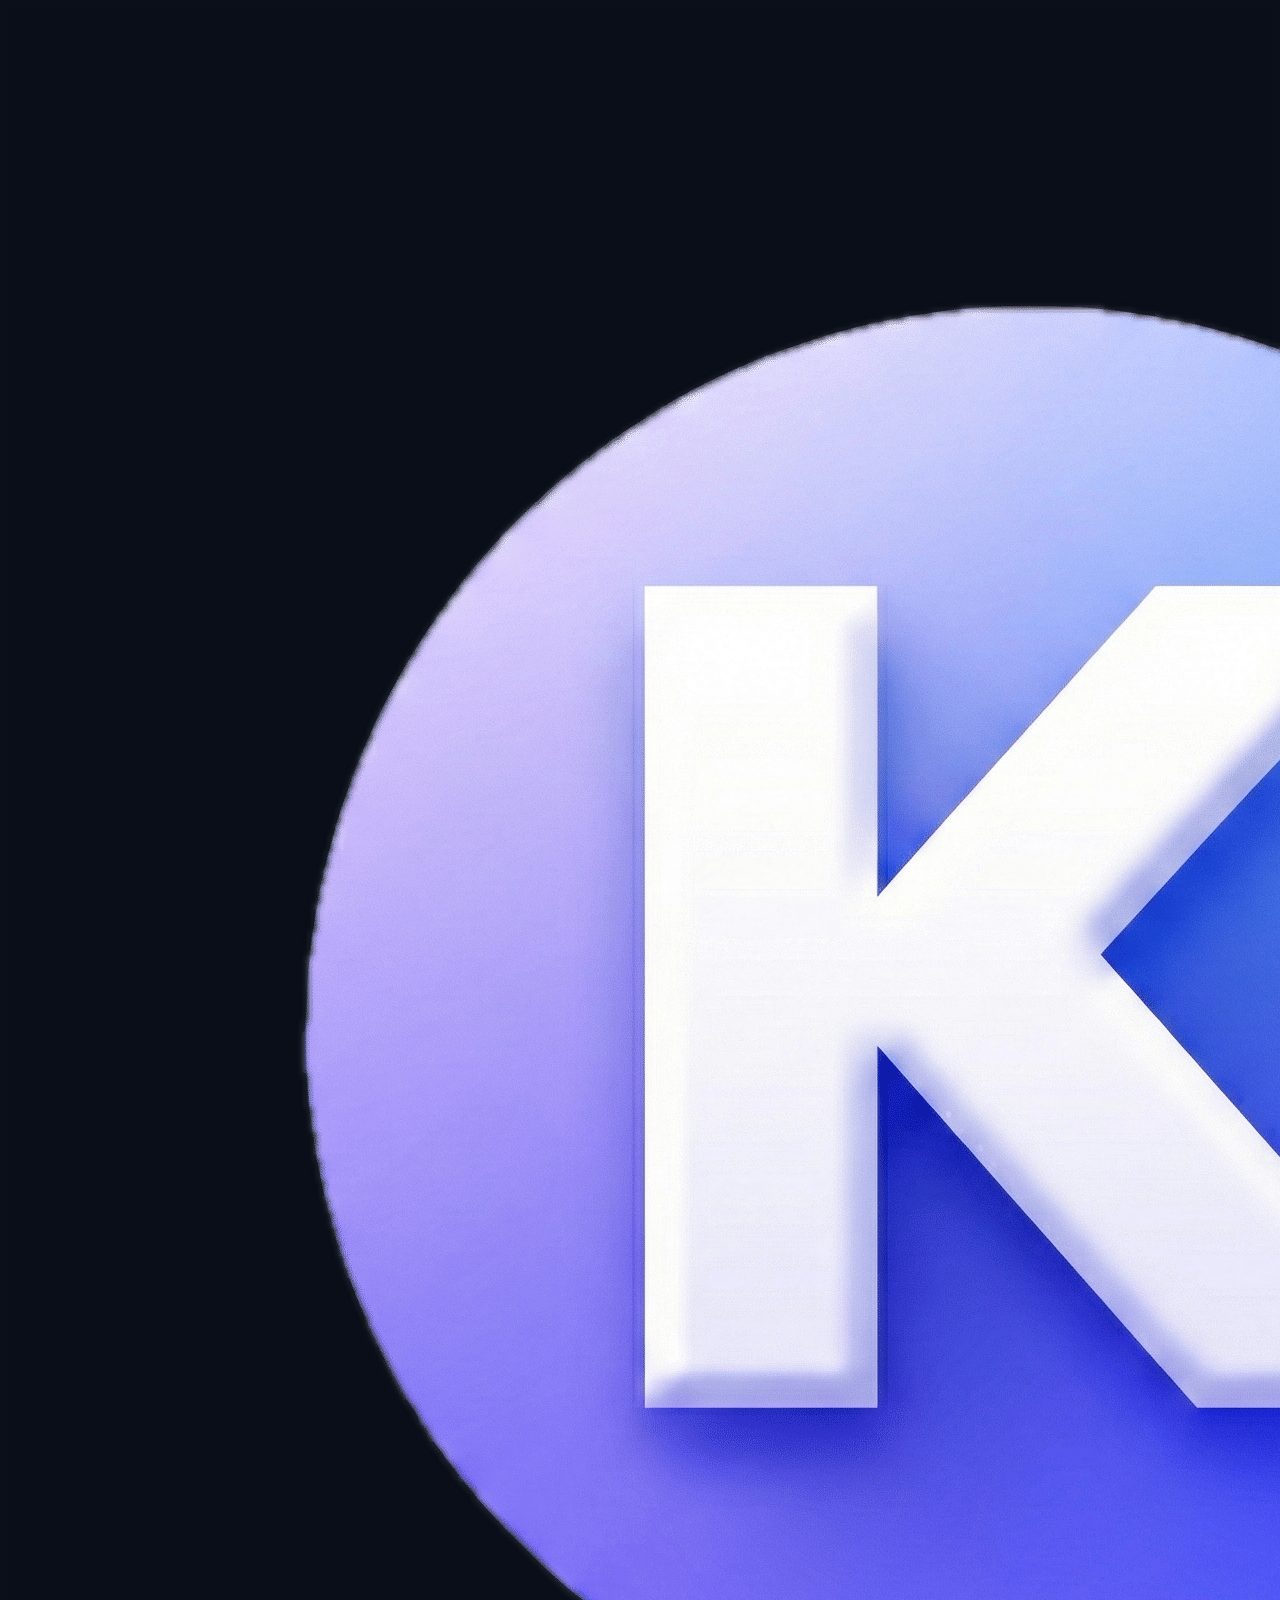
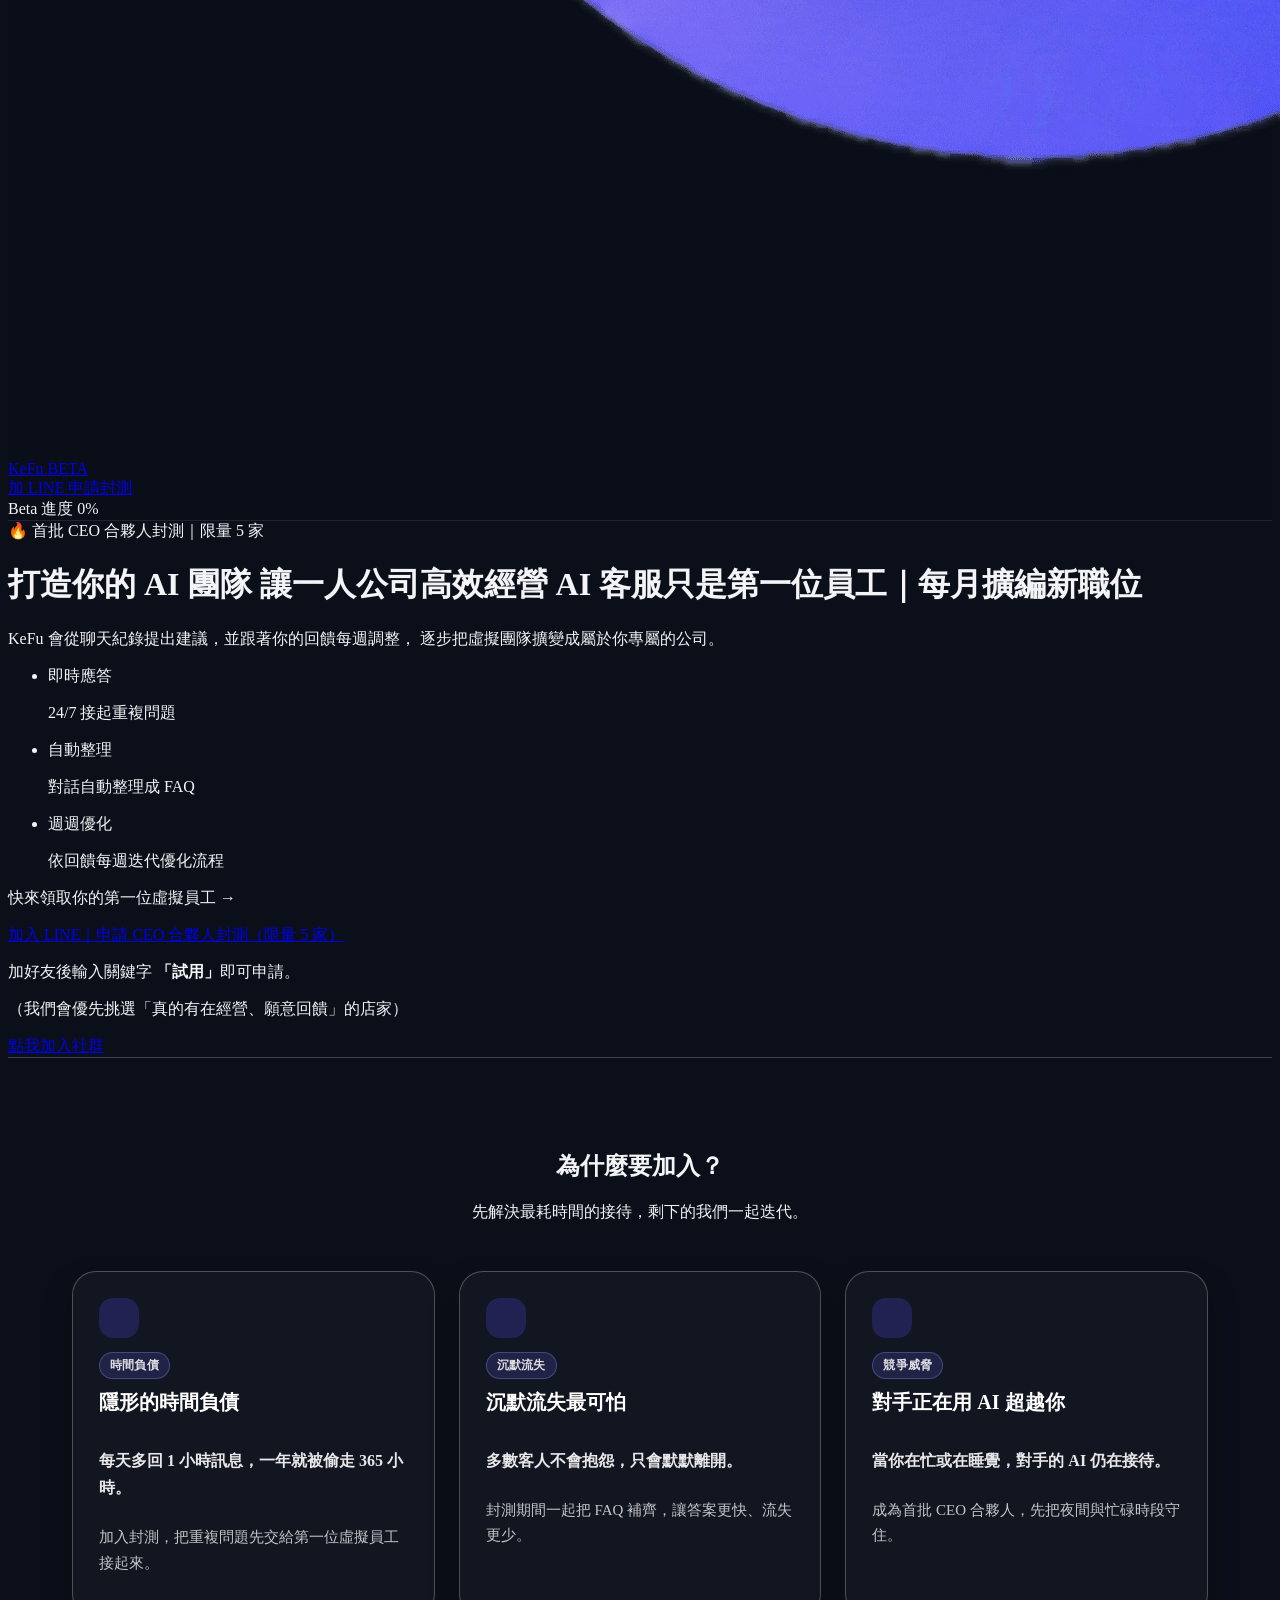
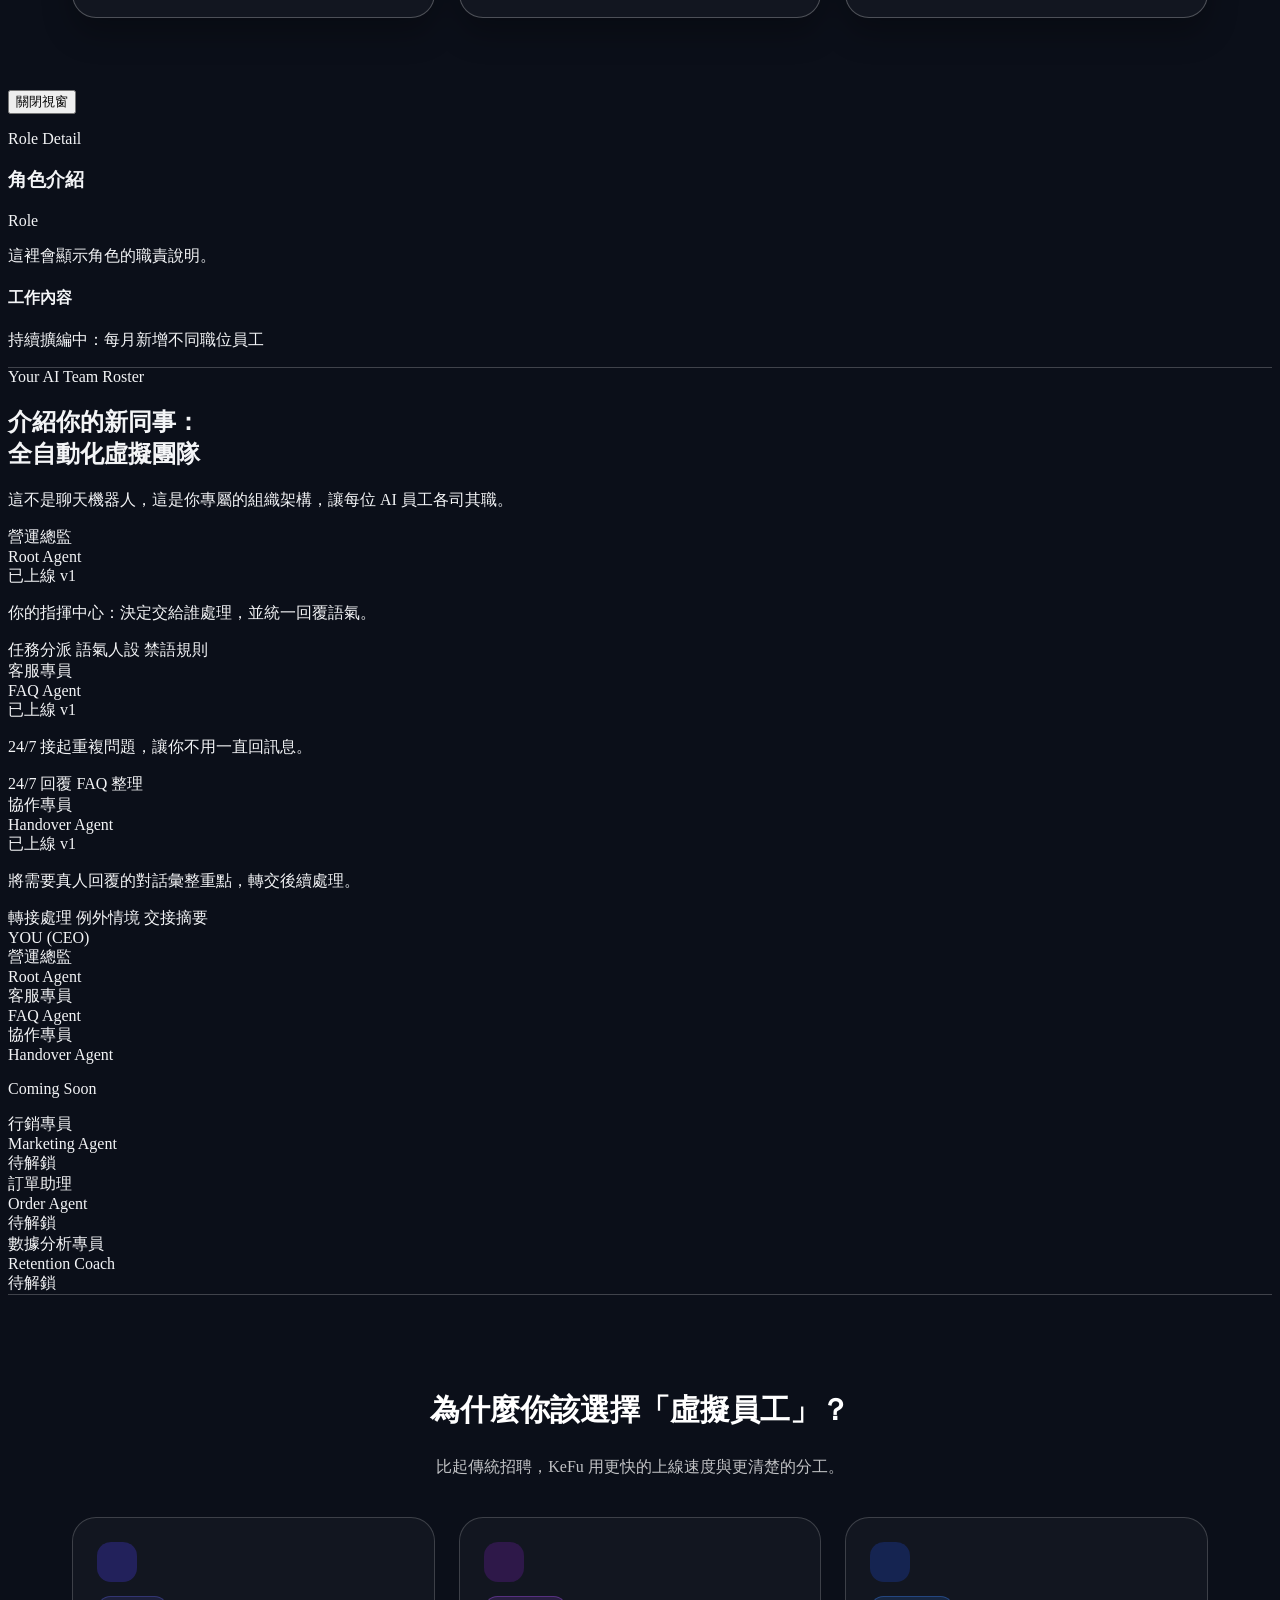
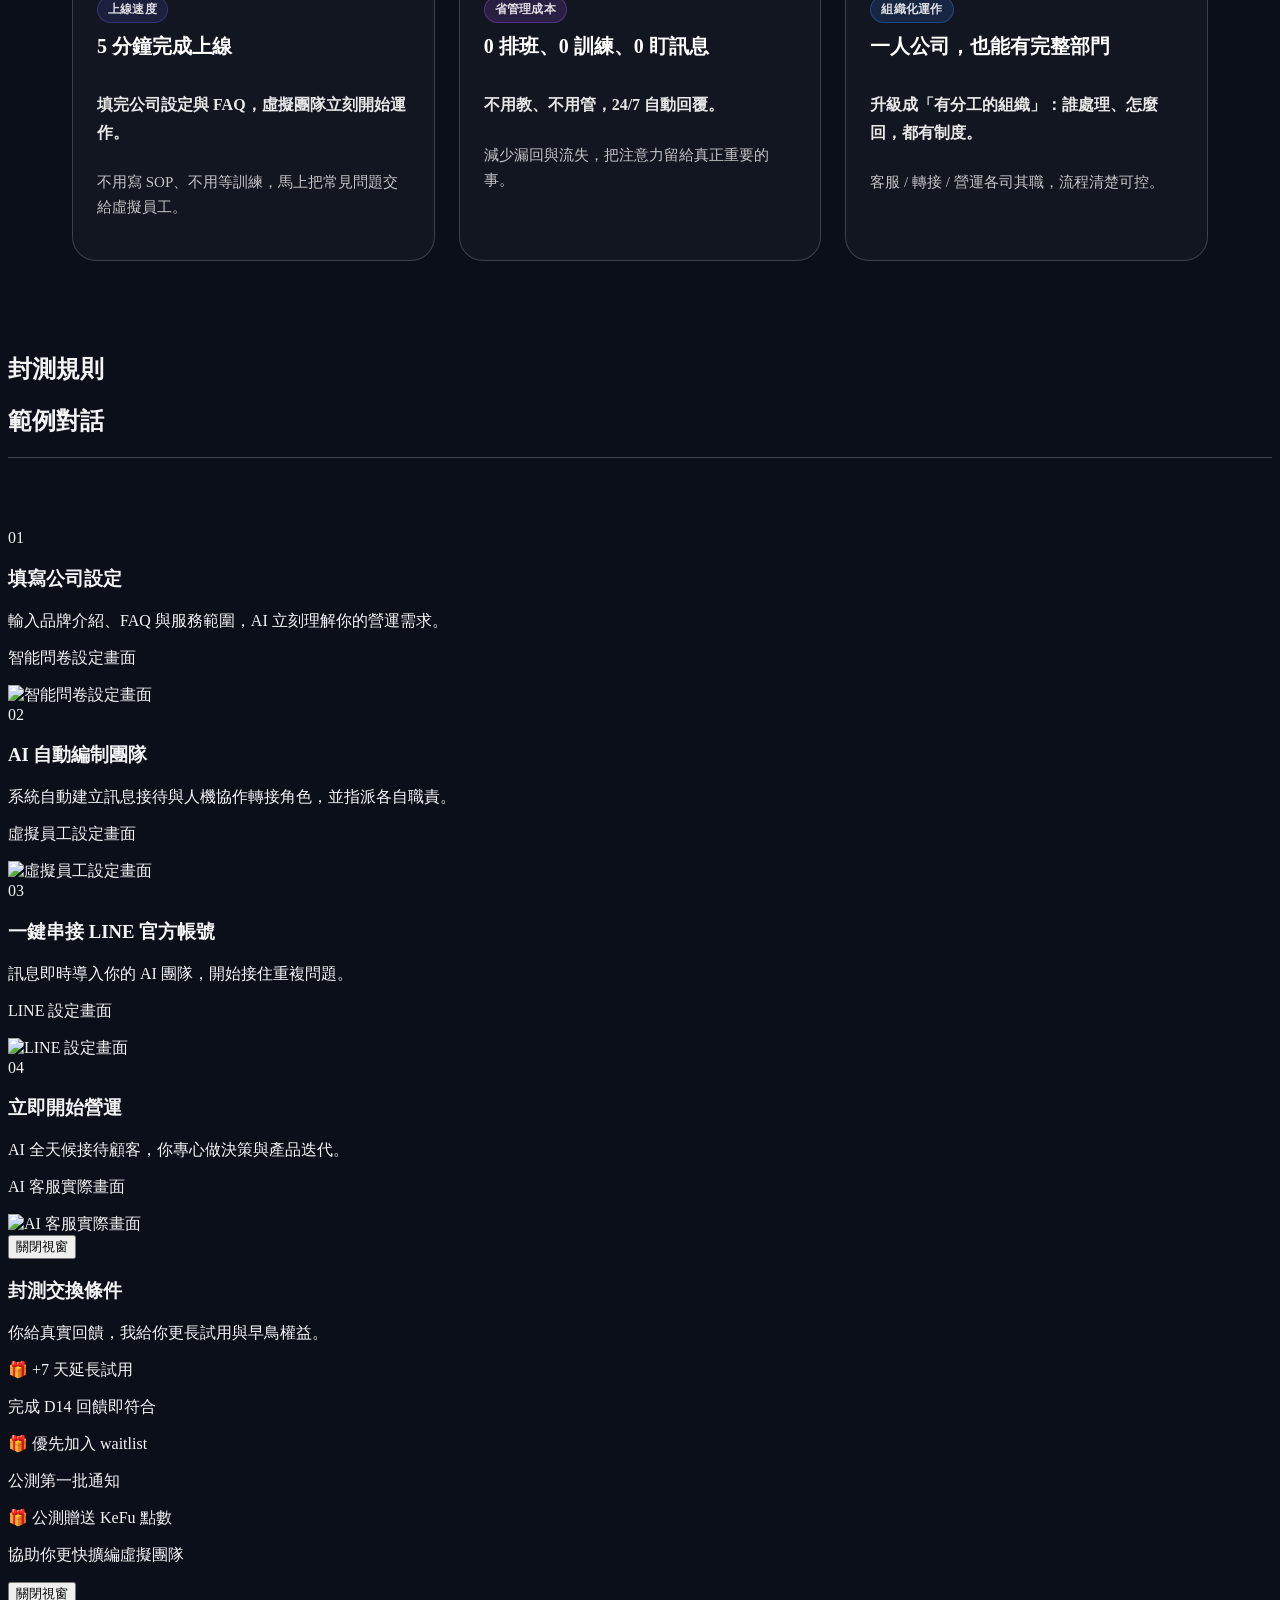
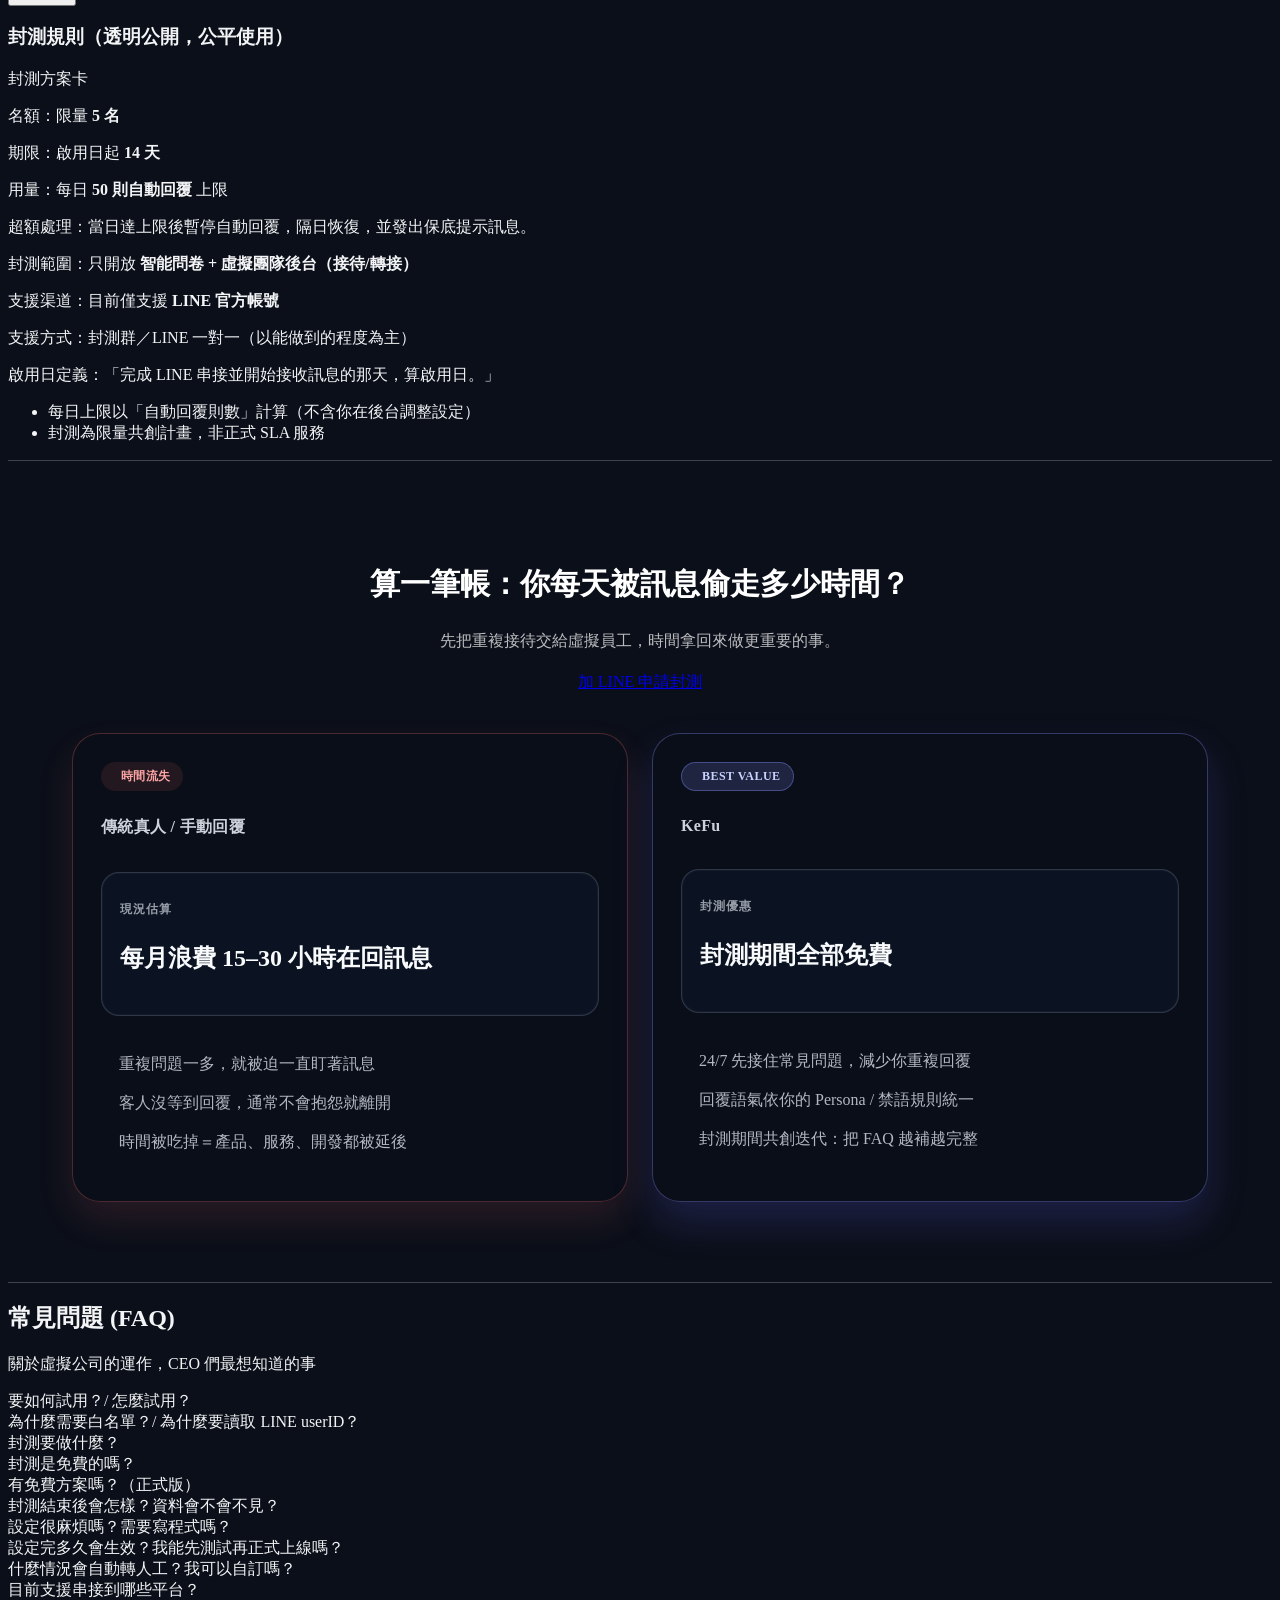
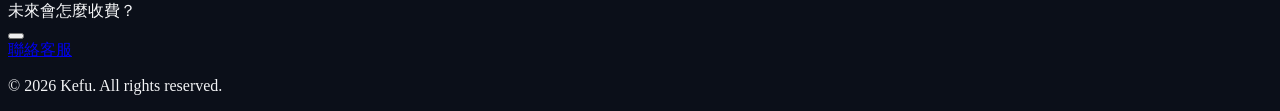
==== commit f73f0cb8: "Merge pull request #17 from wally0302/codex/check-scroll-animation-implementation Add scroll-reveal " ====
--- a/index.html
+++ b/index.html
@@ -1293,20 +1293,23 @@
         </div>
 
 
-        <section id="roi" class="roi-section section-separator">
+        <section id="roi" class="roi-section section-separator scroll-reveal">
             <div class="roi-container">
-                <header class="roi-header">
-                    <h2 class="roi-title">算一筆帳：你每天被訊息偷走多少時間？</h2>
-                    <div class="section-divider" aria-hidden="true"></div>
-                    <p class="roi-subtitle line-clamp-2">先把重複接待交給虛擬員工，時間拿回來做更重要的事。</p>
+                <header class="roi-header scroll-reveal">
+                    <h2 class="roi-title scroll-reveal scroll-float">算一筆帳：你每天被訊息偷走多少時間？</h2>
+                    <div class="section-divider scroll-reveal" aria-hidden="true" data-reveal-delay="80"></div>
+                    <p class="roi-subtitle line-clamp-2 scroll-reveal" data-reveal-delay="120">
+                        先把重複接待交給虛擬員工，時間拿回來做更重要的事。
+                    </p>
                     <a href="https://line.me/R/ti/p/@304dgdjo" target="_blank" rel="noreferrer"
-                        class="mt-6 inline-flex items-center justify-center rounded-xl border border-indigo-300/60 bg-gradient-to-r from-indigo-500/90 via-purple-500/90 to-indigo-500/90 px-5 py-2.5 text-sm font-semibold text-white shadow-lg shadow-indigo-500/30 transition hover:-translate-y-0.5 focus-visible:outline-none focus-visible:ring-2 focus-visible:ring-indigo-200/70">
+                        class="mt-6 inline-flex items-center justify-center rounded-xl border border-indigo-300/60 bg-gradient-to-r from-indigo-500/90 via-purple-500/90 to-indigo-500/90 px-5 py-2.5 text-sm font-semibold text-white shadow-lg shadow-indigo-500/30 transition hover:-translate-y-0.5 focus-visible:outline-none focus-visible:ring-2 focus-visible:ring-indigo-200/70 scroll-reveal"
+                        data-reveal-delay="180">
                         加 LINE 申請封測
                     </a>
                 </header>
 
                 <div class="roi-grid">
-                    <article class="roi-card roi-card--manual">
+                    <article class="roi-card roi-card--manual scroll-reveal" data-reveal-delay="120">
                         <div class="card-top">
                             <div class="card-badge">
                                 <i data-lucide="alert-triangle" class="w-4 h-4"></i>
@@ -1325,7 +1328,7 @@
                         </ul>
                     </article>
 
-                    <article class="roi-card roi-card--kefu">
+                    <article class="roi-card roi-card--kefu scroll-reveal" data-reveal-delay="200">
                         <div class="card-top">
                             <div class="card-badge card-badge--kefu">
                                 <i data-lucide="sparkles" class="w-4 h-4"></i>
@@ -1351,11 +1354,11 @@
         <section class="relative z-10 py-20 px-6 bg-brand-dark/50 section-separator scroll-reveal">
             <div class="max-w-3xl mx-auto">
                 <!-- Header -->
-                <div class="text-center mb-12">
+                <div class="text-center mb-12 scroll-reveal">
                     <h2 class="scroll-reveal scroll-float text-2xl md:text-3xl font-bold mb-4 text-white">常見問題 (FAQ)
                     </h2>
-                    <div class="section-divider" aria-hidden="true"></div>
-                    <p class="text-gray-400">關於虛擬公司的運作，CEO 們最想知道的事</p>
+                    <div class="section-divider scroll-reveal" aria-hidden="true" data-reveal-delay="80"></div>
+                    <p class="text-gray-400 scroll-reveal" data-reveal-delay="120">關於虛擬公司的運作，CEO 們最想知道的事</p>
                 </div>
 
                 <!-- Questions -->
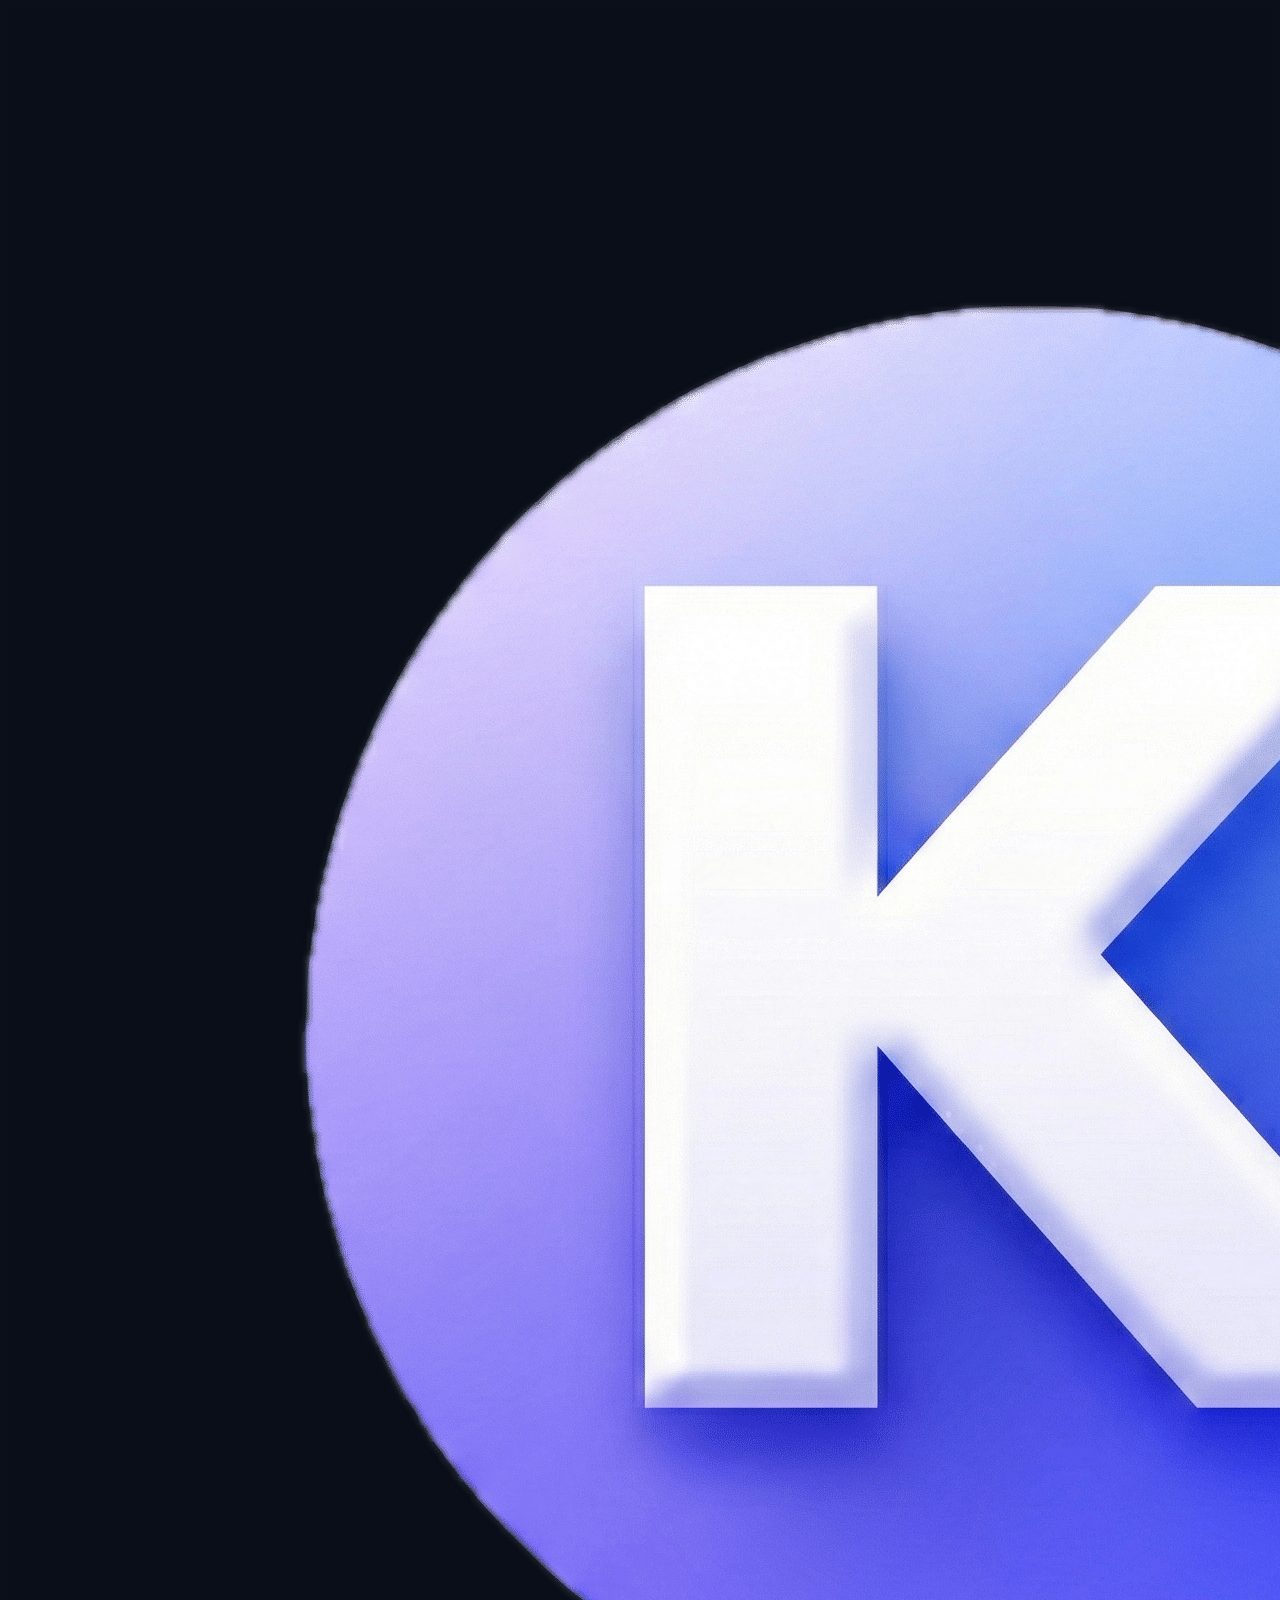
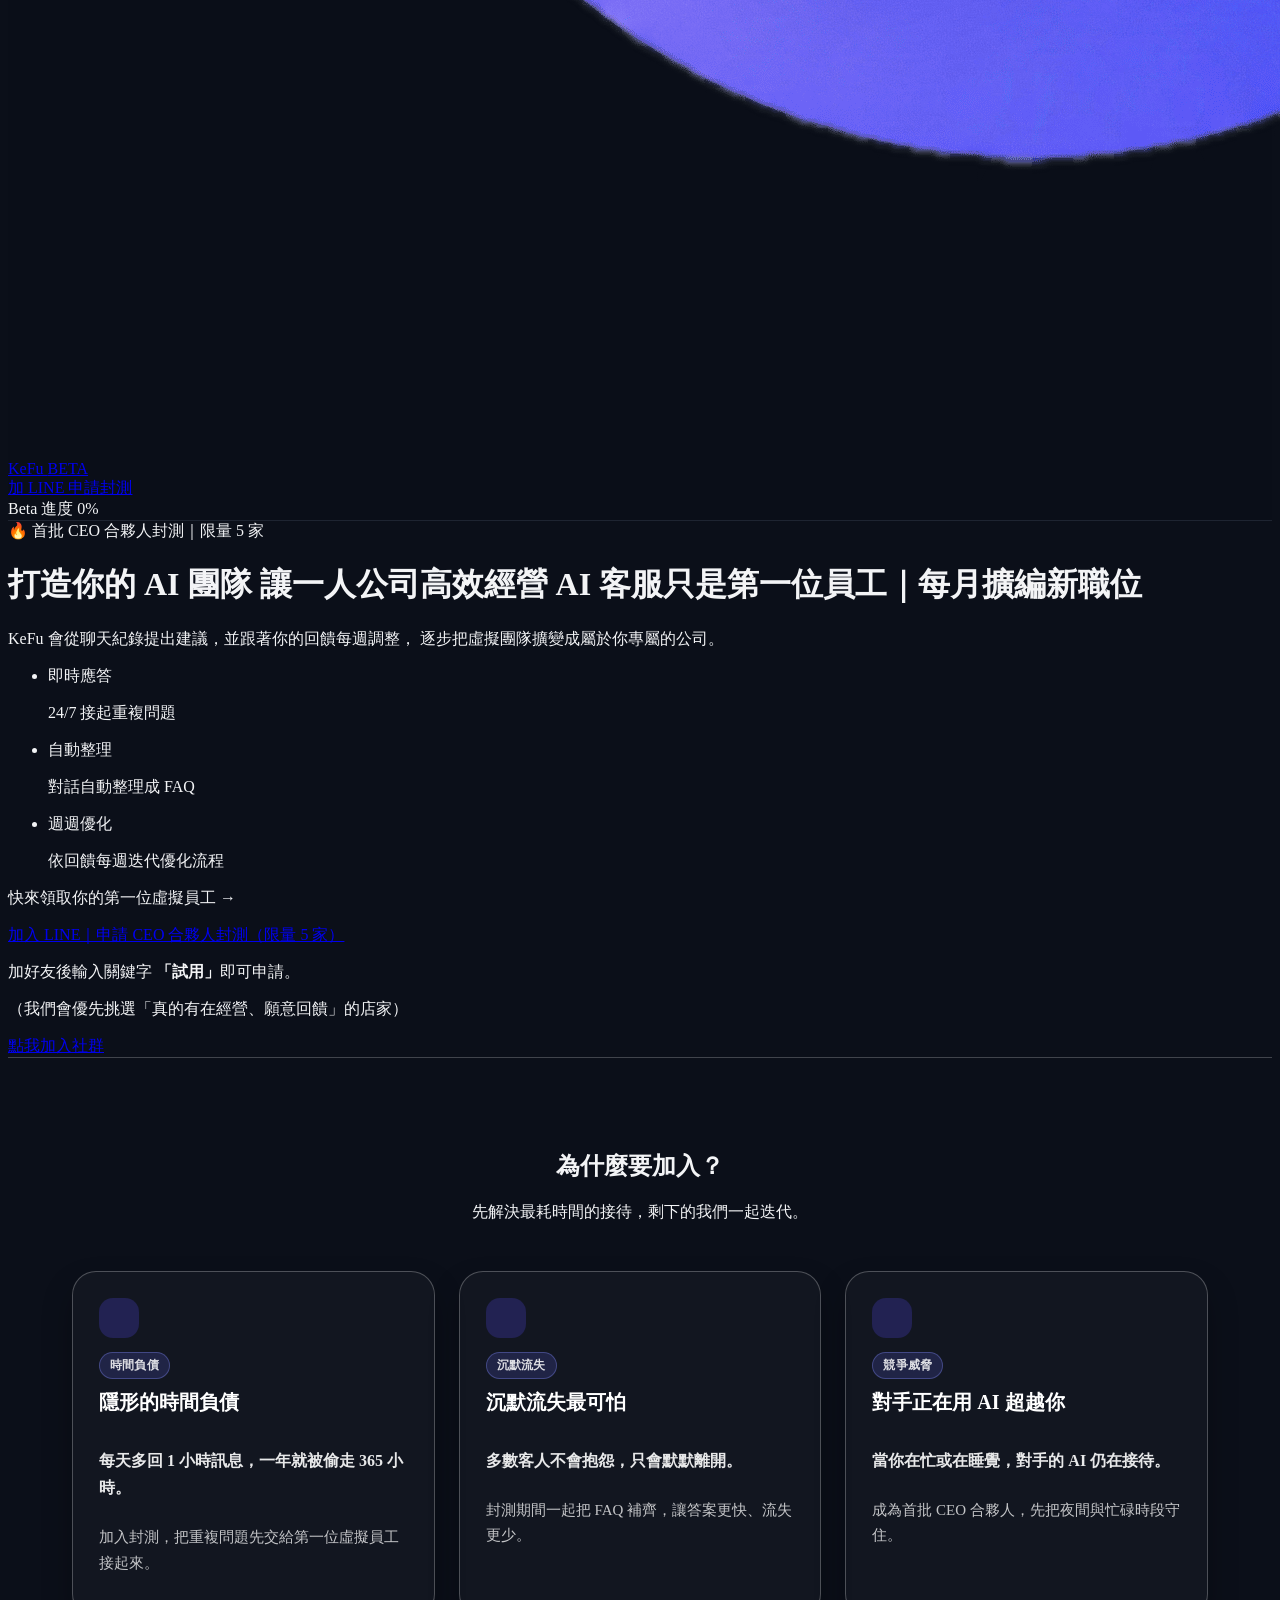
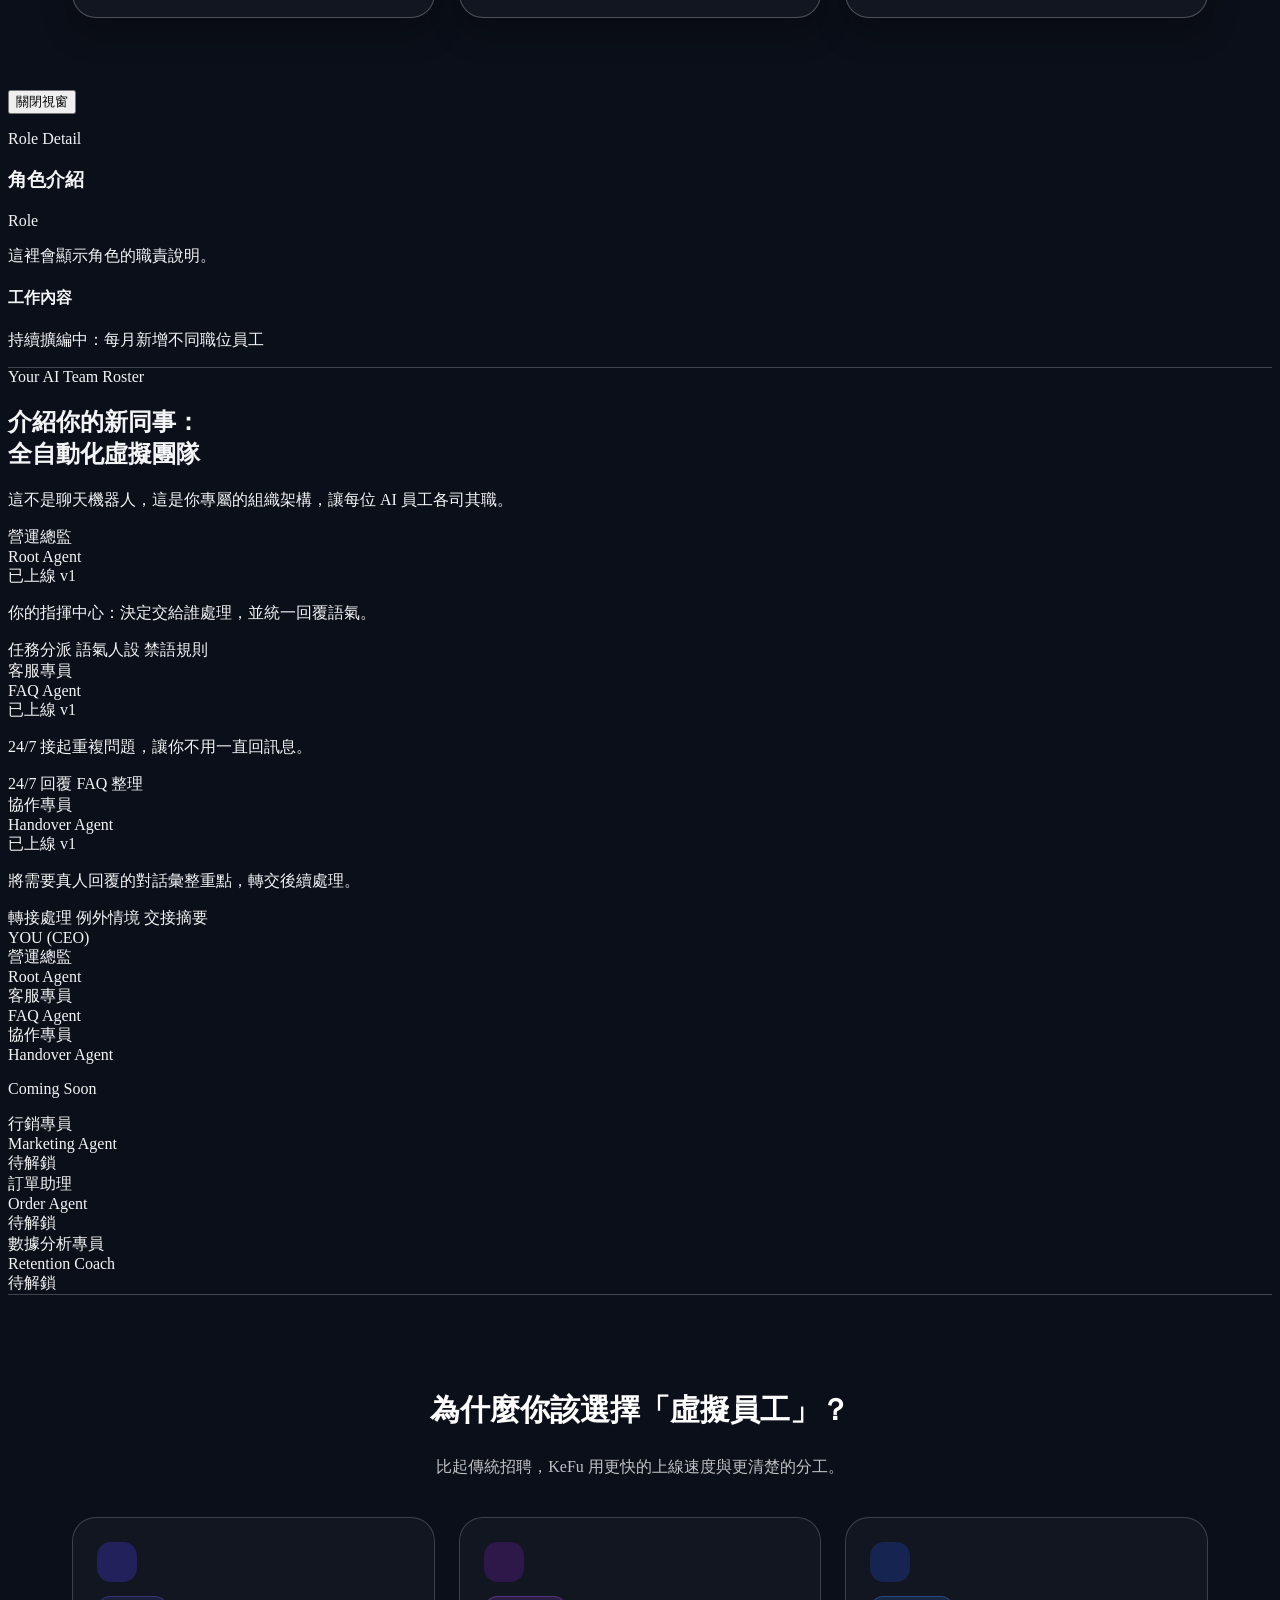
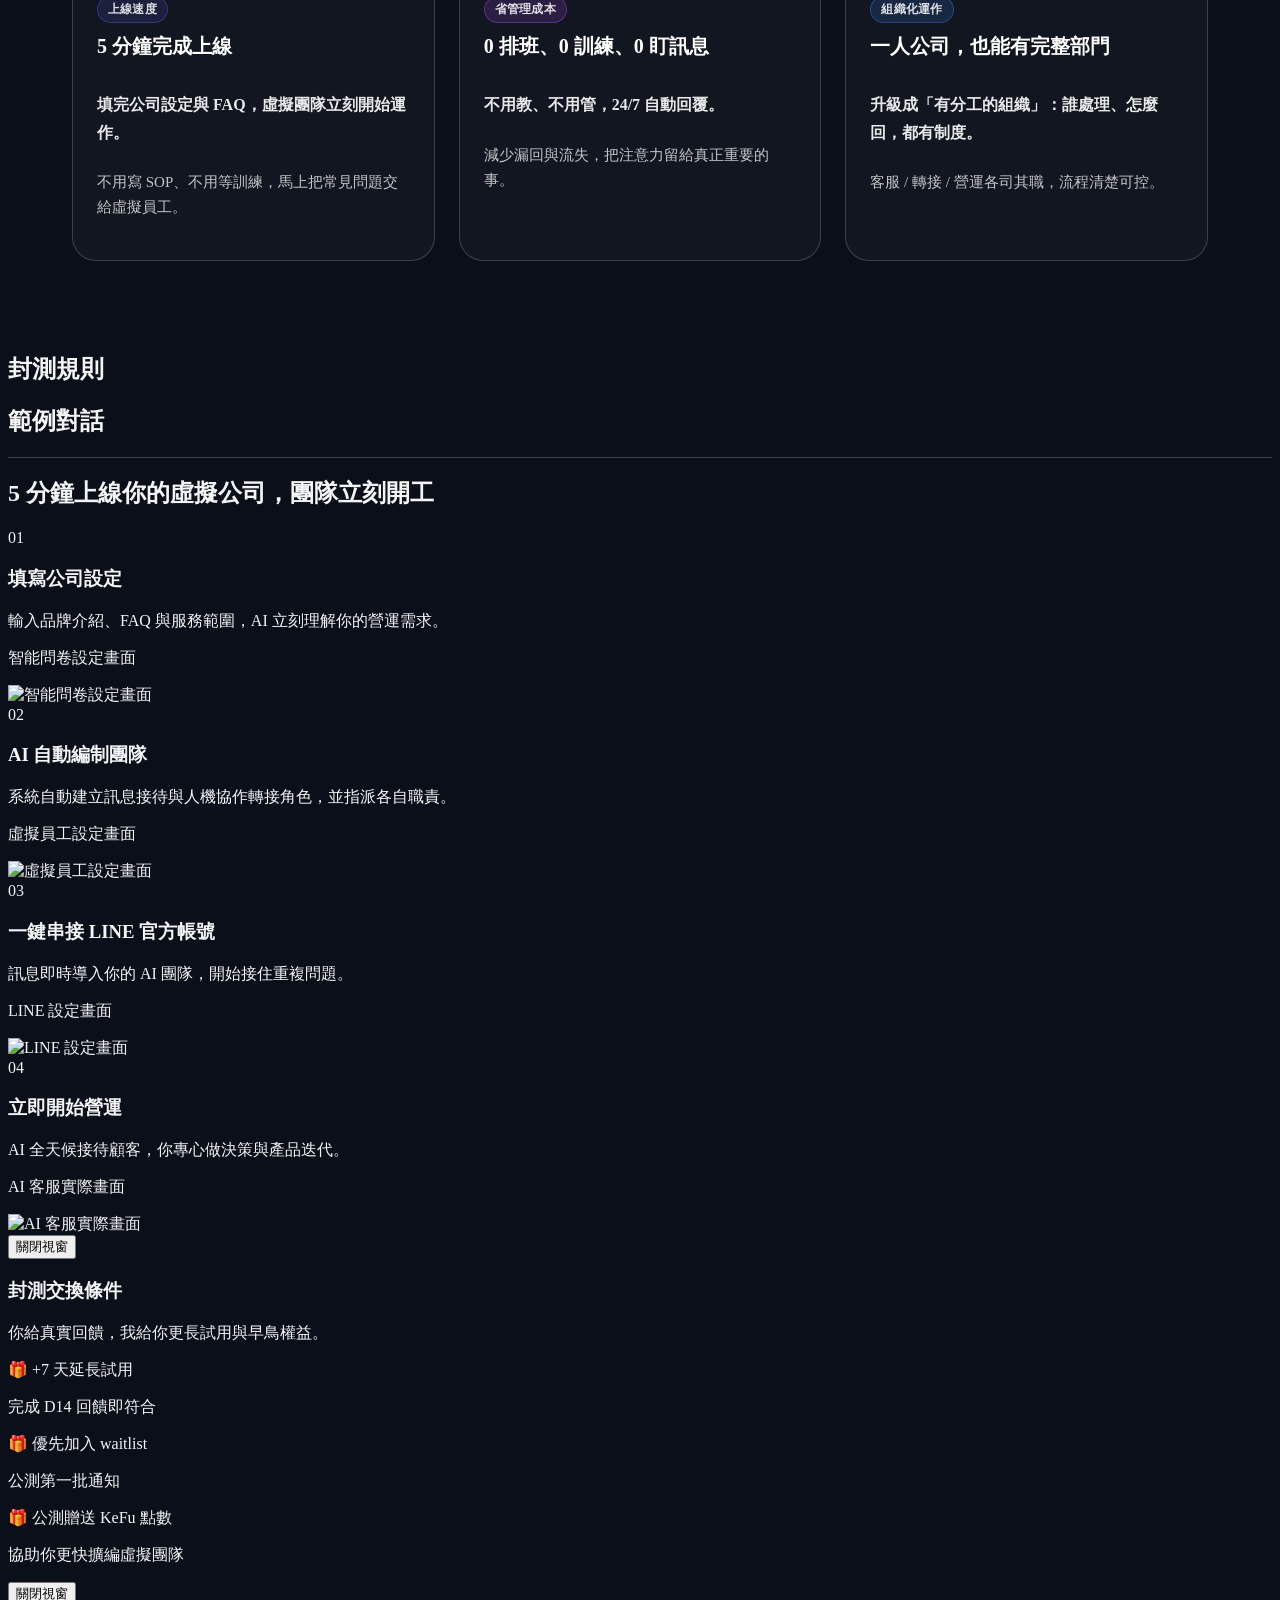
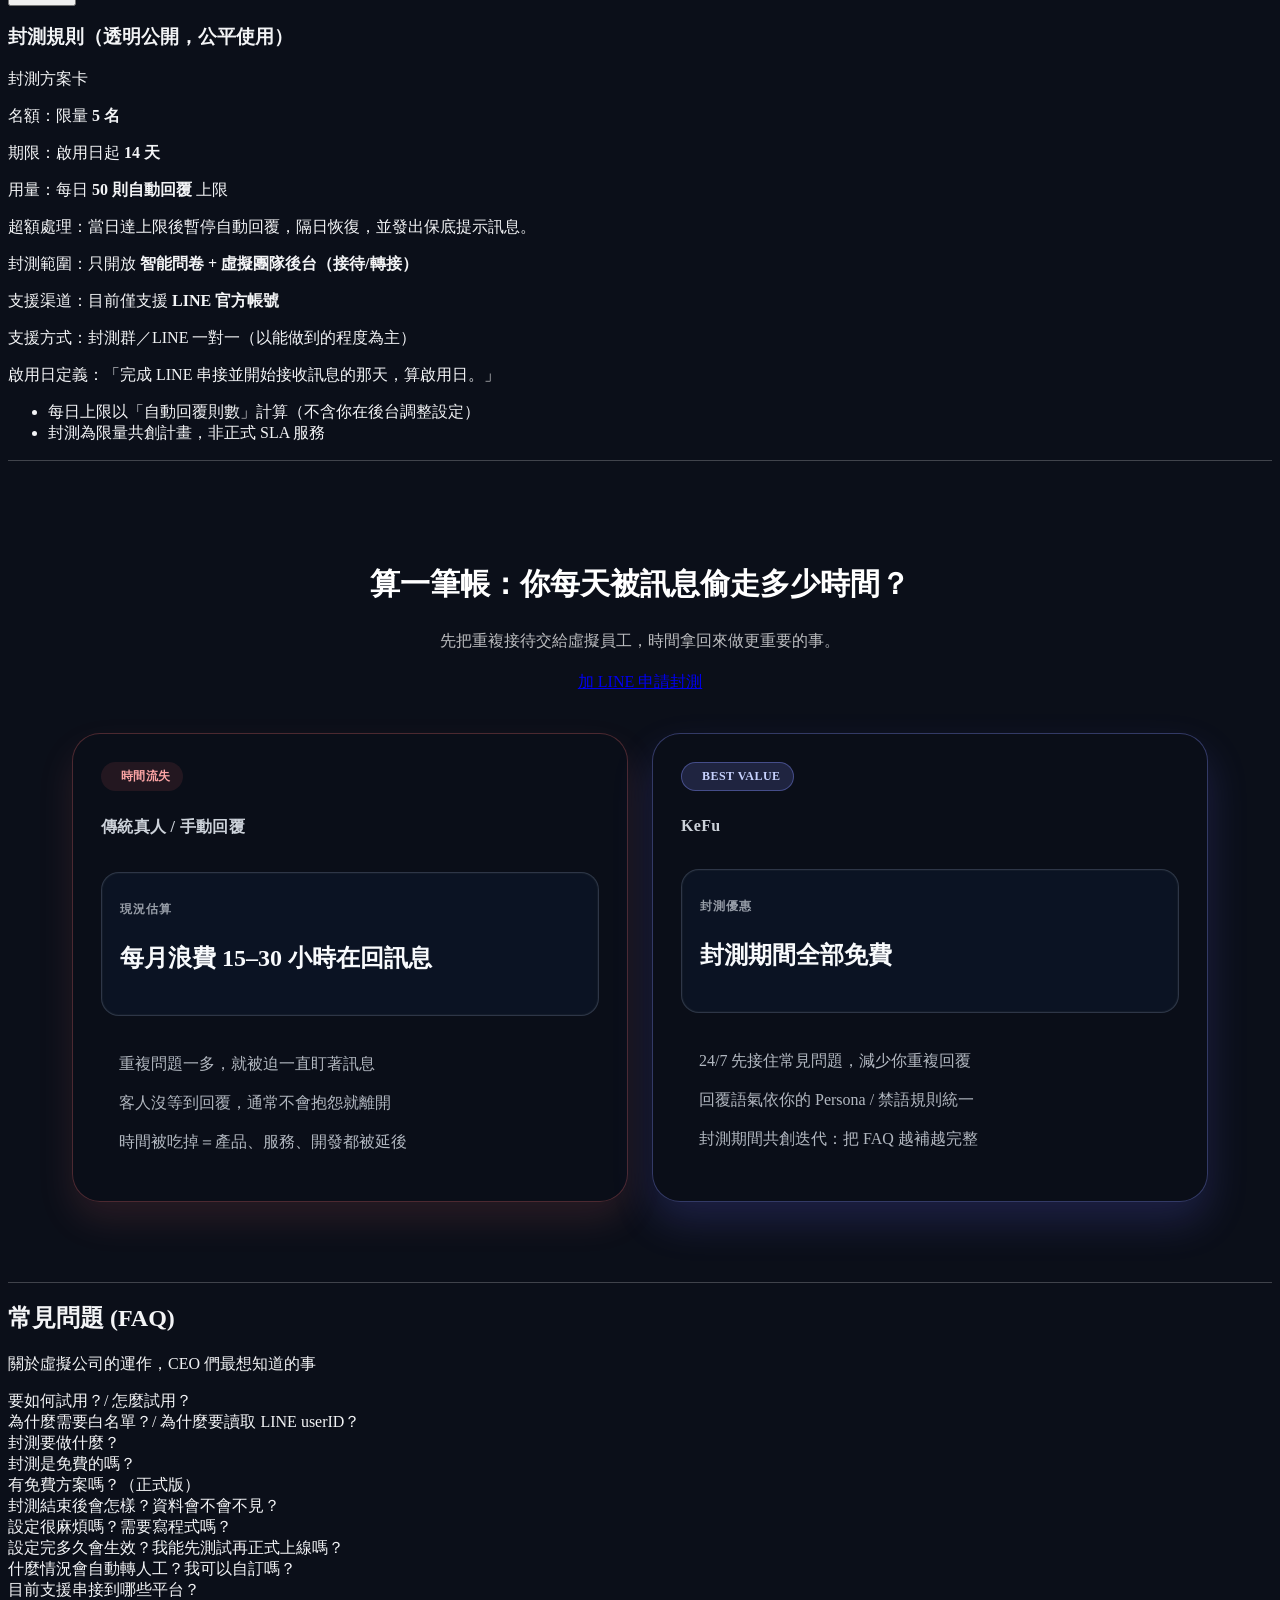
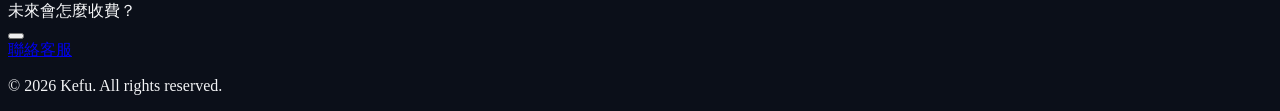
==== commit 0a2a5aaf: "Add scroll reveal animation variants" ====
--- a/index.html
+++ b/index.html
@@ -733,7 +733,7 @@
                 </div>
 
                 <div class="card-grid">
-                    <article class="pain-card scroll-reveal">
+                    <article class="pain-card scroll-reveal" data-reveal-variant="slide-right">
                         <div class="pain-iconbox">
                             <i data-lucide="hourglass" class="text-indigo-300 w-5 h-5"></i>
                         </div>
@@ -743,7 +743,7 @@
                         <p class="pain-card-body line-clamp-2">加入封測，把重複問題先交給第一位虛擬員工接起來。</p>
                     </article>
 
-                    <article class="pain-card scroll-reveal">
+                    <article class="pain-card scroll-reveal" data-reveal-variant="grow">
                         <div class="pain-iconbox">
                             <i data-lucide="user-x" class="text-indigo-300 w-5 h-5"></i>
                         </div>
@@ -753,7 +753,7 @@
                         <p class="pain-card-body line-clamp-2">封測期間一起把 FAQ 補齊，讓答案更快、流失更少。</p>
                     </article>
 
-                    <article class="pain-card scroll-reveal">
+                    <article class="pain-card scroll-reveal" data-reveal-variant="slide-left">
                         <div class="pain-iconbox">
                             <i data-lucide="trending-up" class="text-indigo-300 w-5 h-5"></i>
                         </div>
--- a/assets/site.css
+++ b/assets/site.css
@@ -106,6 +106,30 @@
 .scroll-reveal.is-visible {
     opacity: 1;
     transform: translateY(0);
+}
+
+.scroll-reveal[data-reveal-variant='grow'] {
+    transform: scale(0.92);
+}
+
+.scroll-reveal[data-reveal-variant='grow'].is-visible {
+    transform: scale(1);
+}
+
+.scroll-reveal[data-reveal-variant='slide-left'] {
+    transform: translateX(32px);
+}
+
+.scroll-reveal[data-reveal-variant='slide-left'].is-visible {
+    transform: translateX(0);
+}
+
+.scroll-reveal[data-reveal-variant='slide-right'] {
+    transform: translateX(-32px);
+}
+
+.scroll-reveal[data-reveal-variant='slide-right'].is-visible {
+    transform: translateX(0);
 }
 
 .feedback-carousel {
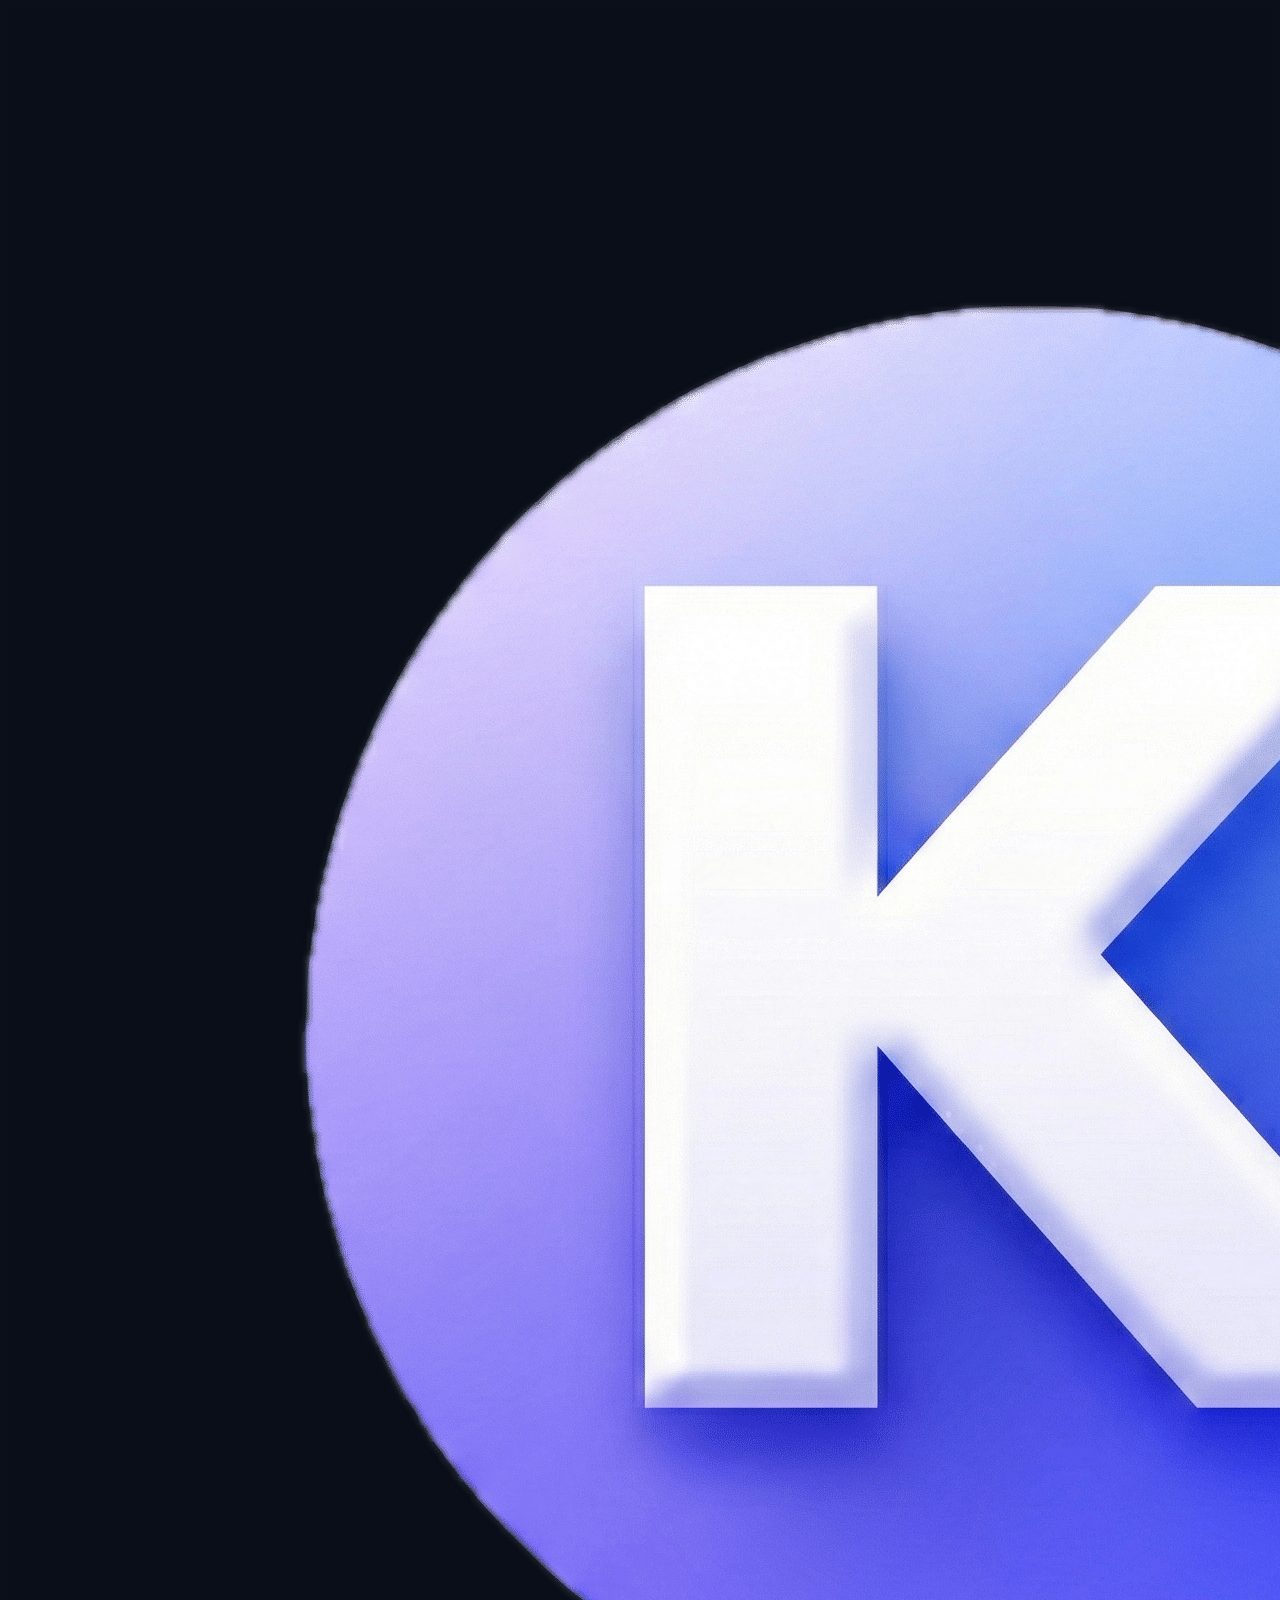
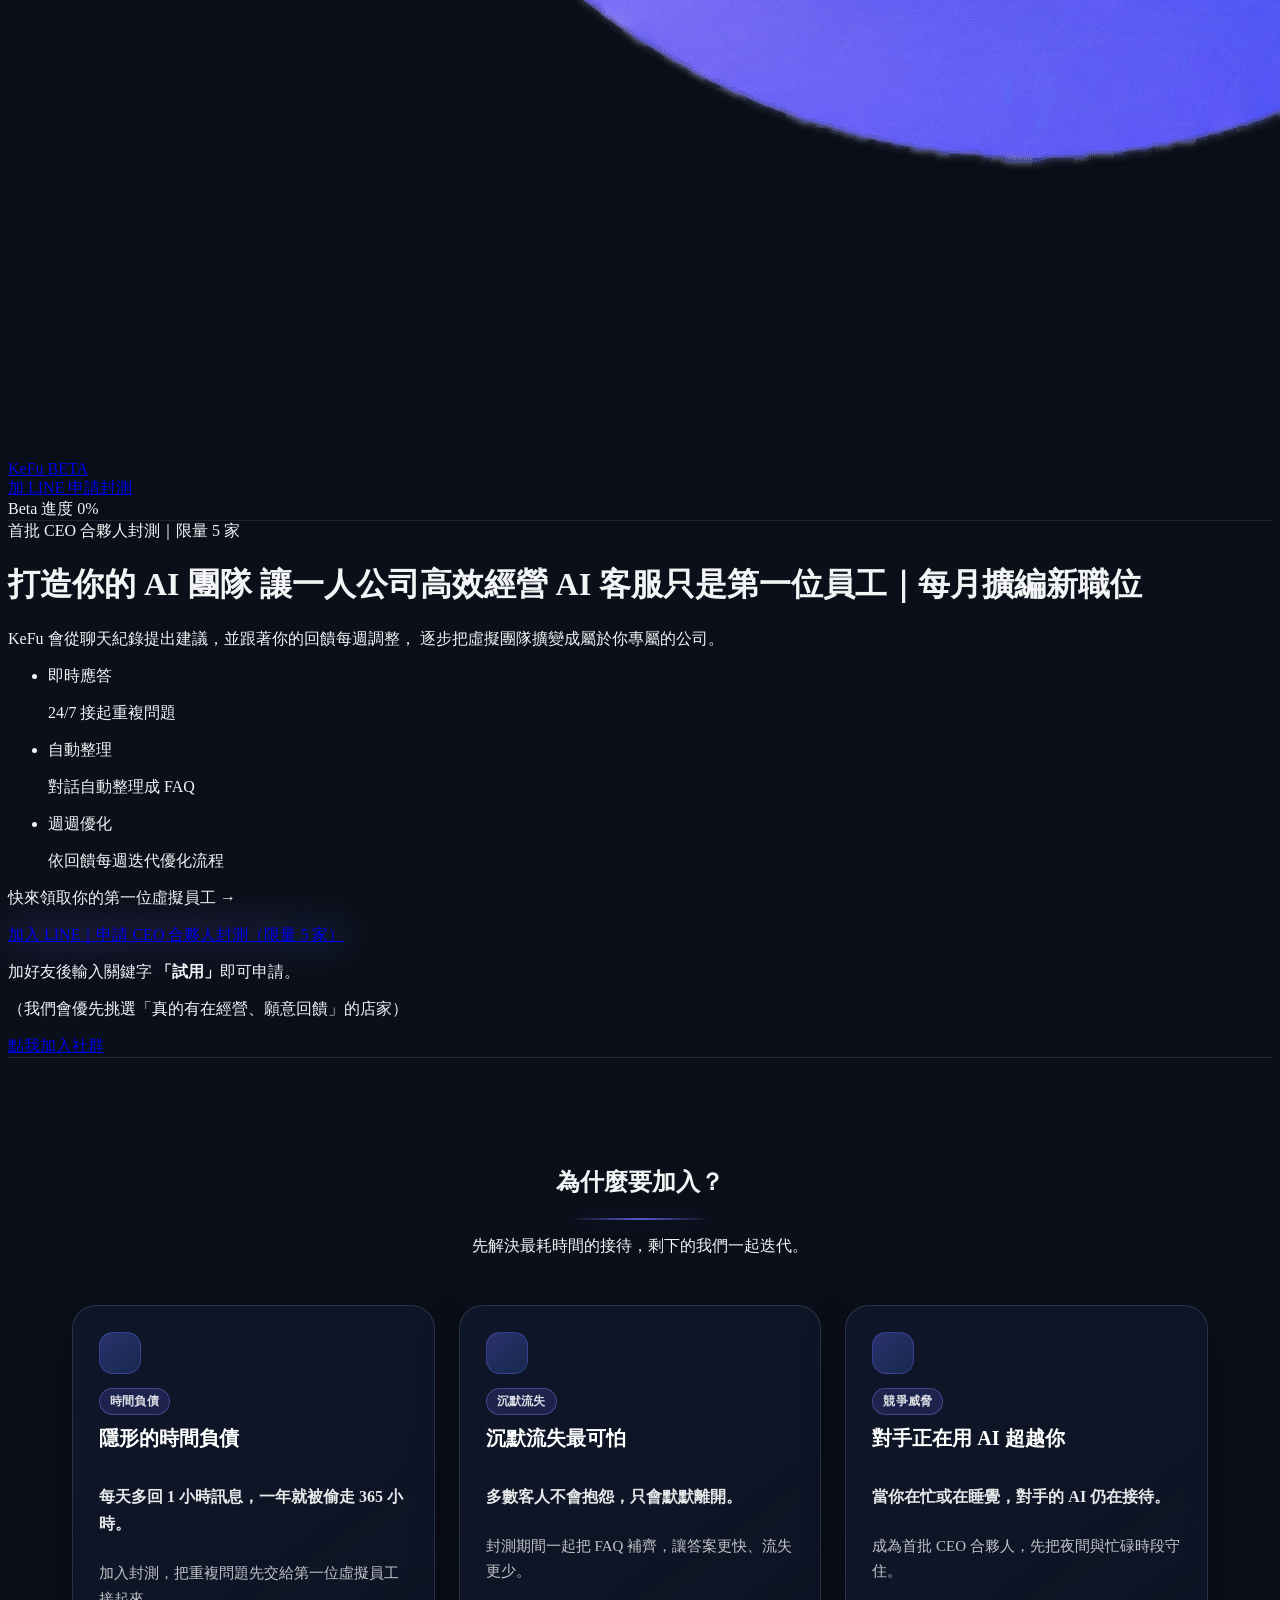
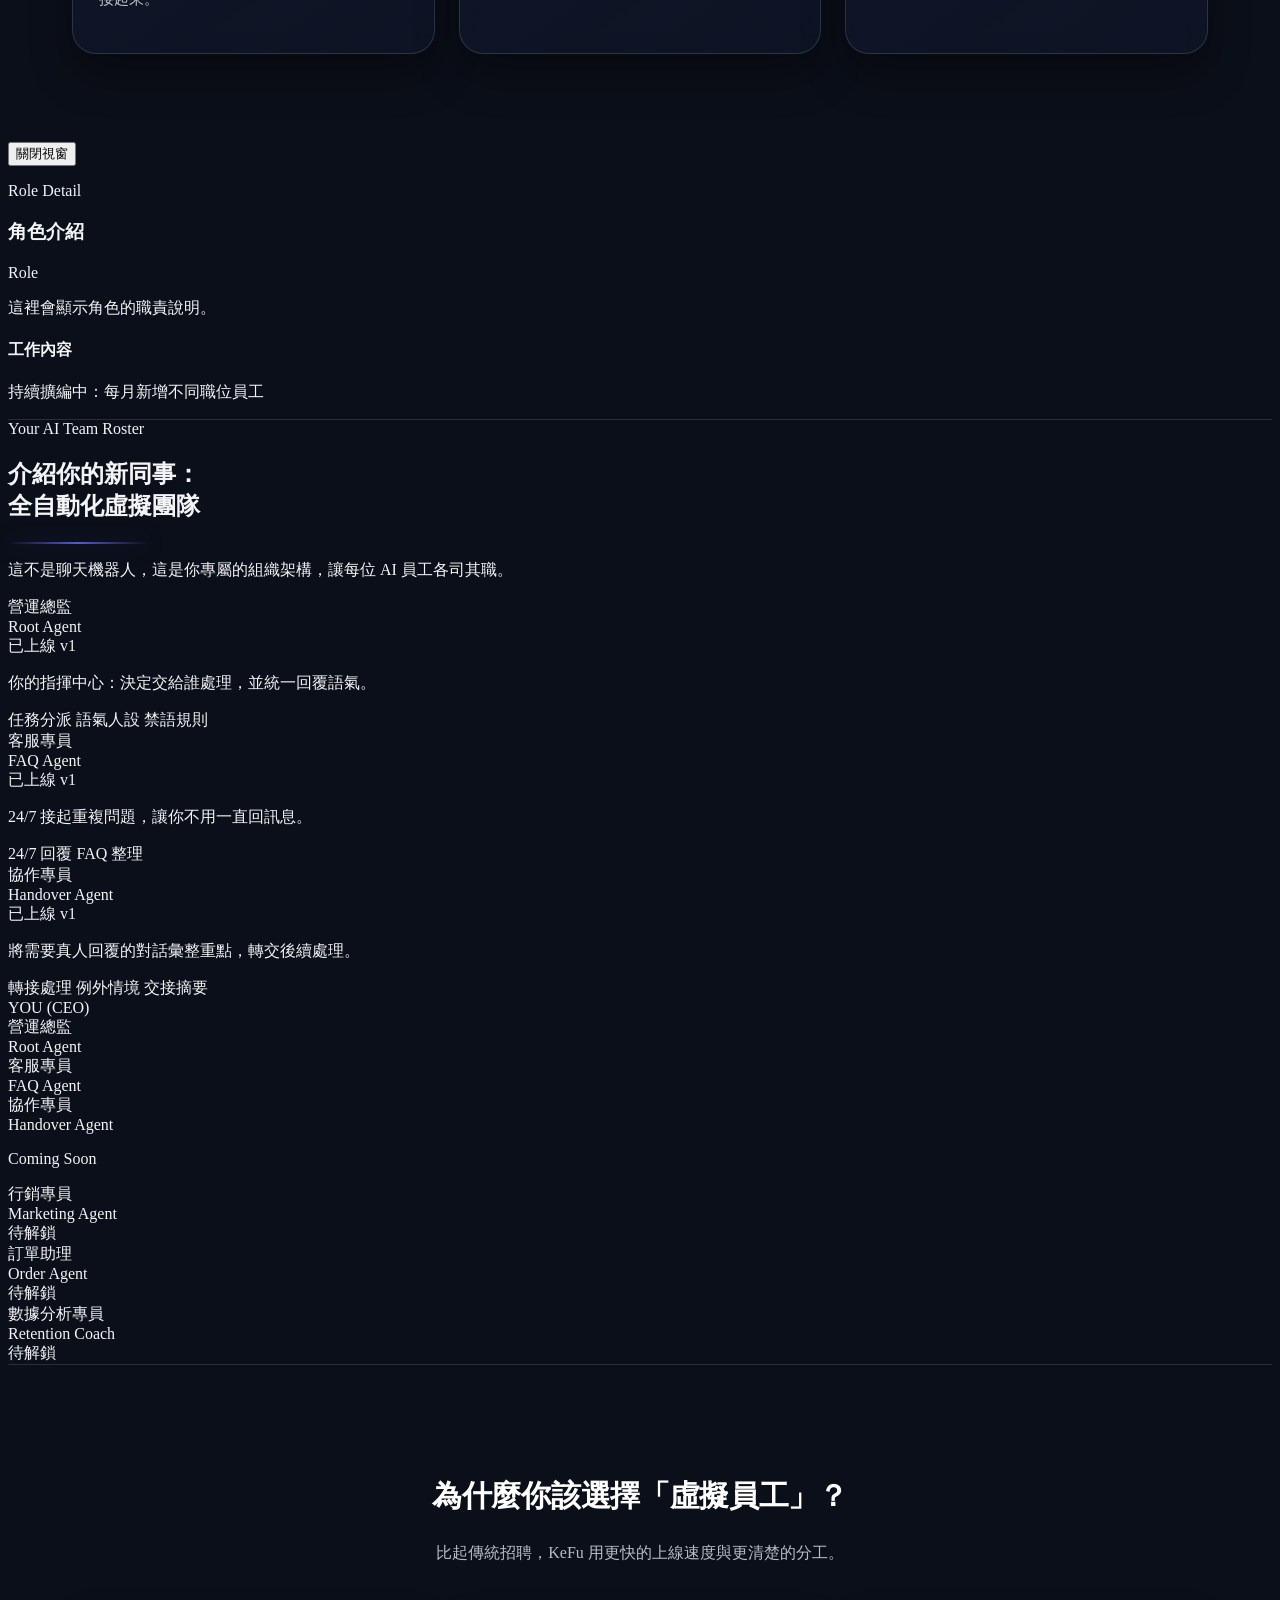
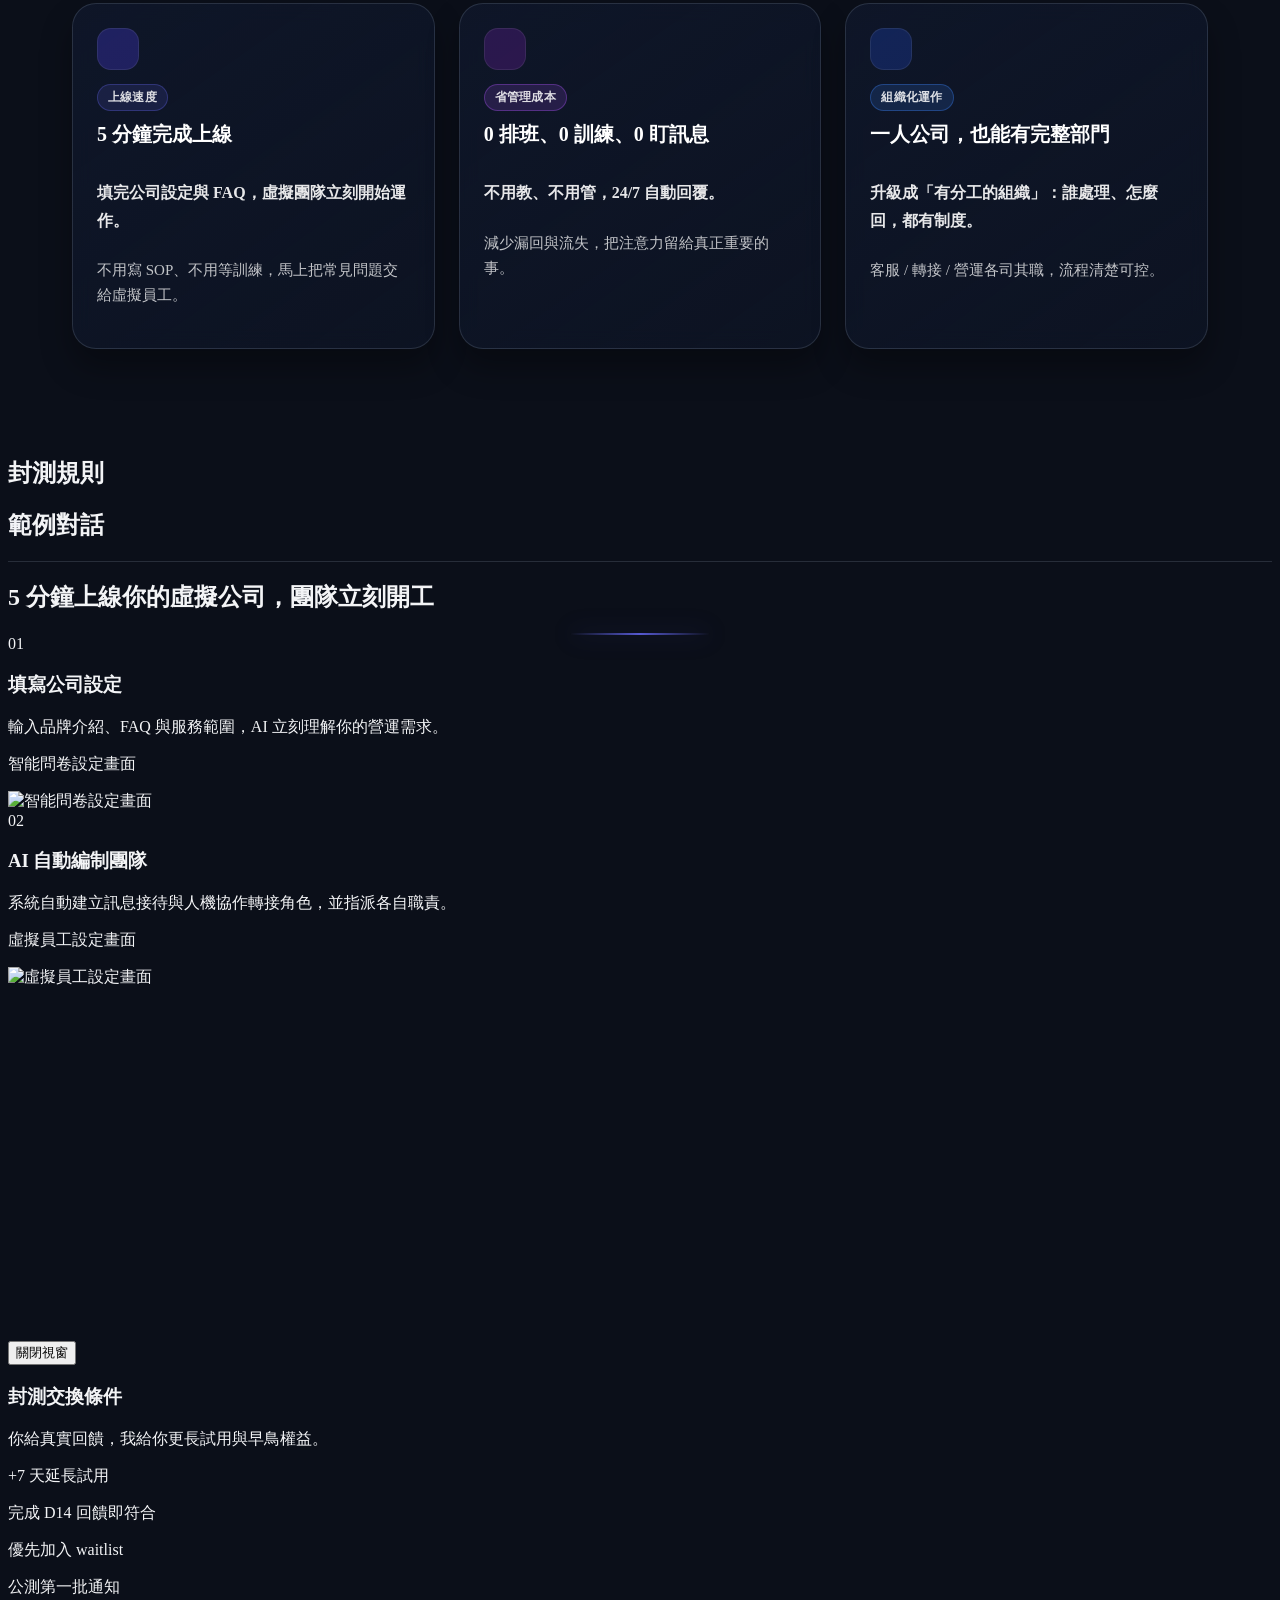
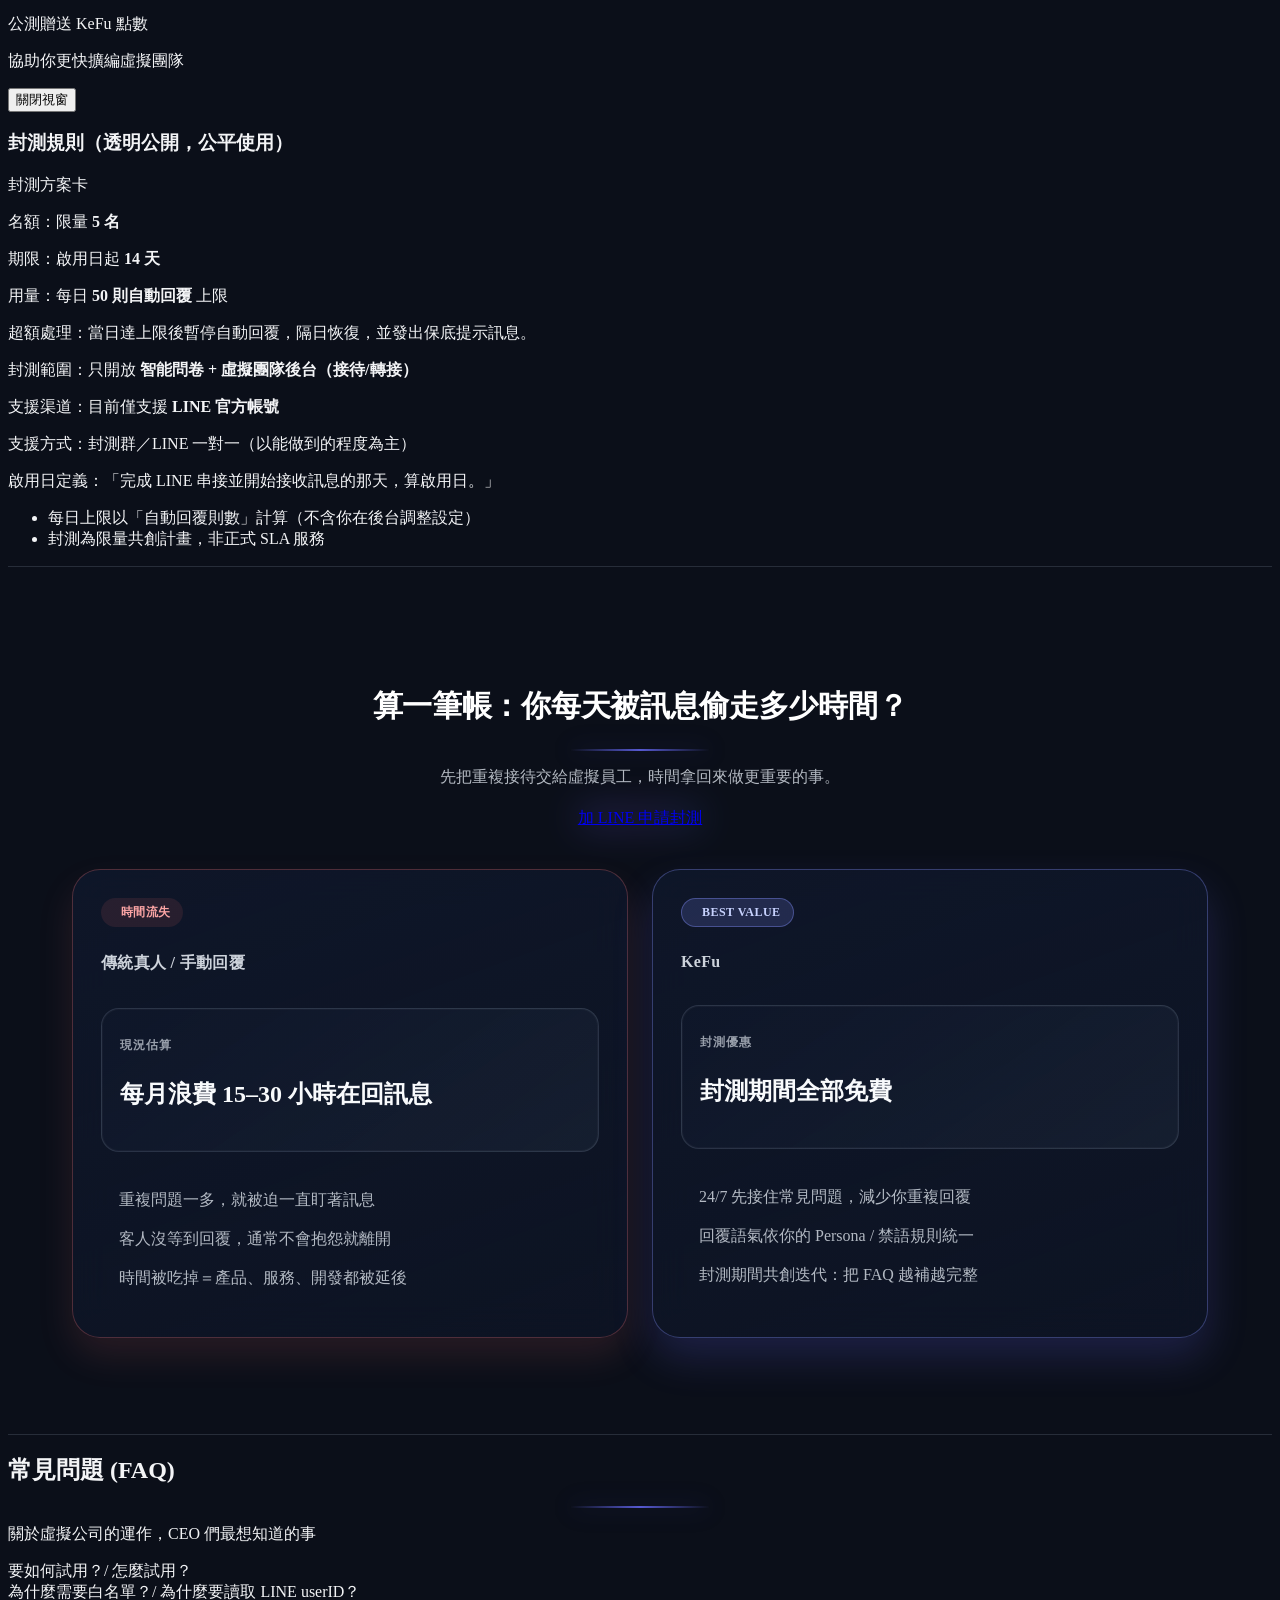
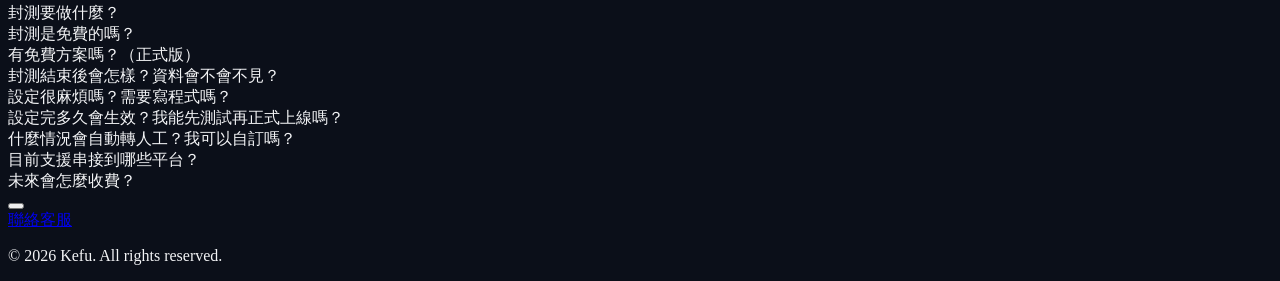
==== commit c5d42230: "新增全新風格" ====
--- a/index.html
+++ b/index.html
@@ -19,11 +19,11 @@
 
     <link rel="icon" type="image/png" href="./icon.png" />
 
-    <!-- Google Fonts: Inter (英文) & Noto Sans TC (中文) -->
+    <!-- Google Fonts: Plus Jakarta Sans (EN) & Noto Sans TC (中文) -->
     <link rel="preconnect" href="https://fonts.googleapis.com">
     <link rel="preconnect" href="https://fonts.gstatic.com" crossorigin>
     <link
-        href="https://fonts.googleapis.com/css2?family=Inter:wght@400;600;700&family=Noto+Sans+TC:wght@400;500;700&display=swap"
+        href="https://fonts.googleapis.com/css2?family=Plus+Jakarta+Sans:wght@300;400;500;600;700&family=Noto+Sans+TC:wght@400;500;700&display=swap"
         rel="stylesheet">
 
     <link rel="stylesheet" href="./assets/site.css">
@@ -34,6 +34,9 @@
         window.setTailwindConfig({
             theme: {
                 extend: {
+                    fontFamily: {
+                        sans: ['"Plus Jakarta Sans"', '"Noto Sans TC"', 'sans-serif'],
+                    },
                     backgroundImage: {
                         'hero-gradient': 'radial-gradient(circle at 50% 0%, rgba(99, 102, 241, 0.15) 0%, rgba(11, 15, 25, 0) 50%)',
                     },
@@ -110,6 +113,22 @@
             pointer-events: none;
         }
 
+        .cta-glow {
+            position: relative;
+            isolation: isolate;
+        }
+
+        .cta-glow::before {
+            content: '';
+            position: absolute;
+            inset: -2px;
+            border-radius: 16px;
+            background: linear-gradient(120deg, rgba(99, 102, 241, 0.55), rgba(139, 92, 246, 0.45), rgba(59, 130, 246, 0.4));
+            opacity: 0.45;
+            filter: blur(18px);
+            z-index: -1;
+        }
+
         .product-image {
             width: 100%;
             aspect-ratio: 16 / 9;
@@ -121,7 +140,7 @@
         }
 
         #pain-points {
-            padding: 72px 64px;
+            padding: 88px 64px;
         }
 
         #pain-points .section-header {
@@ -139,9 +158,10 @@
             min-height: 280px;
             padding: 26px;
             border-radius: 24px;
-            background: rgba(255, 255, 255, 0.03);
-            border: 1px solid rgba(255, 255, 255, 0.25);
-            box-shadow: 0 16px 30px rgba(0, 0, 0, 0.25);
+            background: linear-gradient(145deg, rgba(15, 23, 42, 0.92), rgba(15, 23, 42, 0.65));
+            border: 1px solid rgba(148, 163, 184, 0.22);
+            box-shadow: 0 20px 40px rgba(0, 0, 0, 0.35);
+            backdrop-filter: blur(12px);
             cursor: default;
             display: flex;
             flex-direction: column;
@@ -154,7 +174,8 @@
             display: inline-flex;
             align-items: center;
             justify-content: center;
-            background: rgba(79, 70, 229, 0.25);
+            background: linear-gradient(135deg, rgba(99, 102, 241, 0.35), rgba(59, 130, 246, 0.18));
+            border: 1px solid rgba(99, 102, 241, 0.35);
         }
 
         #pain-points .pain-tag {
@@ -216,7 +237,7 @@
         }
 
         #roi {
-            padding: 80px 64px;
+            padding: 96px 64px;
         }
 
         #roi .roi-container {
@@ -234,6 +255,7 @@
             font-weight: 700;
             line-height: 1.2;
             color: #ffffff;
+            letter-spacing: -0.01em;
         }
 
         #roi .roi-subtitle {
@@ -241,7 +263,7 @@
             font-size: 16px;
             font-weight: 400;
             line-height: 1.8;
-            color: rgba(255, 255, 255, 0.72);
+            color: rgba(226, 232, 240, 0.78);
         }
 
         #roi .roi-grid {
@@ -255,9 +277,9 @@
             min-height: 360px;
             padding: 28px;
             border-radius: 28px;
-            border: 1px solid rgba(255, 255, 255, 0.16);
-            background: rgba(11, 15, 25, 0.78);
-            box-shadow: 0 24px 40px rgba(0, 0, 0, 0.35);
+            border: 1px solid rgba(148, 163, 184, 0.18);
+            background: linear-gradient(160deg, rgba(15, 23, 42, 0.92), rgba(15, 23, 42, 0.6));
+            box-shadow: 0 26px 44px rgba(0, 0, 0, 0.4);
             cursor: default;
             backdrop-filter: blur(18px);
             display: flex;
@@ -323,8 +345,8 @@
         #roi .card-metric {
             padding: 16px 18px;
             border-radius: 18px;
-            border: 1px solid rgba(148, 163, 184, 0.25);
-            background: rgba(15, 23, 42, 0.65);
+            border: 1px solid rgba(148, 163, 184, 0.2);
+            background: linear-gradient(145deg, rgba(15, 23, 42, 0.9), rgba(30, 41, 59, 0.5));
             box-shadow: inset 0 0 0 1px rgba(255, 255, 255, 0.03);
         }
 
@@ -386,7 +408,7 @@
         }
 
         #why-virtual-employees {
-            padding: 72px 0;
+            padding: 88px 0;
         }
 
         #why-virtual-employees .why-container {
@@ -405,6 +427,7 @@
             font-weight: 700;
             line-height: 1.2;
             color: #ffffff;
+            letter-spacing: -0.01em;
         }
 
         #why-virtual-employees .why-subtitle {
@@ -412,7 +435,7 @@
             font-size: 16px;
             font-weight: 400;
             line-height: 1.8;
-            color: rgba(255, 255, 255, 0.75);
+            color: rgba(226, 232, 240, 0.8);
         }
 
         #why-virtual-employees .why-grid {
@@ -425,8 +448,10 @@
             min-height: 220px;
             padding: 24px;
             border-radius: 24px;
-            background: rgba(255, 255, 255, 0.03);
-            border: 1px solid rgba(255, 255, 255, 0.18);
+            background: linear-gradient(145deg, rgba(15, 23, 42, 0.9), rgba(15, 23, 42, 0.55));
+            border: 1px solid rgba(148, 163, 184, 0.2);
+            box-shadow: 0 18px 32px rgba(0, 0, 0, 0.32);
+            backdrop-filter: blur(10px);
             cursor: default;
             display: flex;
             flex-direction: column;
@@ -439,6 +464,7 @@
             display: inline-flex;
             align-items: center;
             justify-content: center;
+            border: 1px solid rgba(255, 255, 255, 0.08);
         }
 
         #why-virtual-employees .why-iconbox--indigo {
@@ -502,11 +528,22 @@
         }
 
         .section-divider {
-            display: none;
+            display: block;
+            width: 140px;
+            height: 2px;
+            margin: 16px auto 0;
+            border-radius: 999px;
+            background: linear-gradient(90deg, rgba(99, 102, 241, 0) 0%, rgba(99, 102, 241, 0.85) 50%, rgba(99, 102, 241, 0) 100%);
+            box-shadow: 0 0 24px rgba(99, 102, 241, 0.35);
+        }
+
+        .section-divider--left {
+            margin-left: 0;
+            margin-right: auto;
         }
 
         .section-separator {
-            border-top: 1px solid rgba(255, 255, 255, 0.22);
+            border-top: 1px solid rgba(148, 163, 184, 0.2);
         }
 
         @media (min-width: 768px) {
@@ -519,7 +556,7 @@
 
         @media (max-width: 1023px) {
             #pain-points {
-                padding: 64px 32px;
+                padding: 72px 32px;
             }
 
             #pain-points .card-grid {
@@ -528,7 +565,7 @@
             }
 
             #roi {
-                padding: 72px 32px;
+                padding: 80px 32px;
             }
 
             #roi .roi-grid {
@@ -551,7 +588,7 @@
 
         @media (max-width: 767px) {
             #pain-points {
-                padding: 56px 20px;
+                padding: 64px 20px;
             }
 
             #pain-points .card-grid {
@@ -564,7 +601,7 @@
             }
 
             #roi {
-                padding: 64px 20px;
+                padding: 72px 20px;
             }
 
             #roi .roi-grid {
@@ -600,10 +637,13 @@
     </style>
 </head>
 
-<body class="relative overflow-x-hidden">
+<body class="relative overflow-x-hidden font-sans antialiased">
     <!-- 背景裝飾 -->
     <div class="fixed inset-0 pointer-events-none z-0">
         <div class="absolute top-0 left-0 w-full h-full bg-grid"></div>
+        <div
+            class="absolute inset-0 bg-[radial-gradient(ellipse_at_top,_rgba(99,102,241,0.2)_0%,_rgba(11,15,25,0)_55%)]">
+        </div>
         <div
             class="animate-blob absolute top-[-10%] left-[20%] w-[500px] h-[500px] bg-brand-primary/10 rounded-full blur-[120px] mix-blend-screen">
         </div>
@@ -623,7 +663,7 @@
                 </a>
                 <div class="flex items-center gap-6">
                     <a href="https://line.me/R/ti/p/@304dgdjo" target="_blank" rel="noreferrer"
-                        class="text-sm bg-white/10 border border-white/20 hover:bg-white/15 px-4 py-2 rounded-lg transition-colors text-gray-100 font-semibold shadow-md shadow-indigo-500/10 focus-visible:outline-none focus-visible:ring-2 focus-visible:ring-indigo-200/60">
+                        class="text-sm bg-white/10 border border-indigo-300/30 hover:bg-white/15 px-4 py-2 rounded-full transition-colors text-gray-100 font-semibold shadow-[0_10px_24px_rgba(99,102,241,0.2)] focus-visible:outline-none focus-visible:ring-2 focus-visible:ring-indigo-200/60">
                         加 LINE 申請封測
                     </a>
                 </div>
@@ -648,12 +688,24 @@
     <main class="relative z-10">
         <!-- 1) Hero 首屏 -->
         <header class="relative pt-16 pb-24 px-6 text-center max-w-5xl mx-auto scroll-reveal">
+            <div class="pointer-events-none absolute inset-0 -z-10">
+                <div
+                    class="absolute left-1/2 top-[-20%] h-[420px] w-[420px] -translate-x-1/2 rounded-full bg-indigo-500/20 blur-[120px]">
+                </div>
+                <div
+                    class="absolute right-[-10%] top-[20%] h-[280px] w-[280px] rounded-full bg-purple-500/15 blur-[100px]">
+                </div>
+            </div>
             <div
                 class="inline-flex items-center gap-2 px-3 py-1 rounded-full bg-amber-500/10 border border-amber-500/20 text-amber-300 text-xs font-medium mb-8">
-                🔥 首批 CEO 合夥人封測｜限量 5 家
+                <span class="flex h-6 w-6 items-center justify-center rounded-full bg-amber-500/20 text-amber-300">
+                    <i data-lucide="flame" class="h-3.5 w-3.5"></i>
+                </span>
+                <span>首批 CEO 合夥人封測｜限量 5 家</span>
             </div>
 
-            <h1 class="scroll-reveal scroll-float font-bold leading-tight mb-6 text-white">
+            <h1
+                class="scroll-reveal scroll-float font-bold tracking-tight leading-tight mb-6 text-white drop-shadow-[0_16px_40px_rgba(15,23,42,0.6)]">
                 <span class="mt-2 block text-4xl sm:text-5xl md:text-6xl">打造你的 AI 團隊</span>
                 <span class="block text-3xl sm:text-4xl md:text-3xl">讓一人公司高效經營</span>
                 <span
@@ -661,47 +713,47 @@
                     AI 客服只是第一位員工｜每月擴編新職位
                 </span>
             </h1>
-            <p class="text-gray-400 max-w-2xl mx-auto mb-6">
+            <p class="text-slate-300 max-w-2xl mx-auto mb-6">
                 <span class="block">KeFu 會從聊天紀錄提出建議，並跟著你的回饋每週調整，</span>
                 <span class="block">逐步把虛擬團隊擴變成屬於你專屬的公司。</span>
             </p>
             <ul class="grid grid-cols-2 gap-3 sm:grid-cols-3 sm:gap-4 max-w-3xl mx-auto mb-10">
                 <li
-                    class="rounded-2xl border border-white/10 bg-brand-card/80 px-4 py-3 sm:px-5 sm:py-4 text-left shadow-lg shadow-black/20 backdrop-blur transition hover:-translate-y-1 hover:border-indigo-400/60">
+                    class="rounded-2xl border border-white/15 bg-[linear-gradient(145deg,_rgba(15,23,42,0.95),_rgba(15,23,42,0.6))] px-4 py-3 sm:px-5 sm:py-4 text-left shadow-[0_18px_32px_rgba(15,23,42,0.45)] backdrop-blur transition hover:-translate-y-1 hover:border-indigo-400/70 hover:shadow-[0_22px_40px_rgba(15,23,42,0.6)]">
                     <div class="flex items-center gap-3 text-indigo-200 mb-1 sm:mb-2">
                         <span class="flex h-9 w-9 items-center justify-center rounded-xl bg-indigo-500/15">
                             <i data-lucide="headset" class="h-4 w-4"></i>
                         </span>
                         <span class="text-sm font-semibold text-indigo-100/90">即時應答</span>
                     </div>
-                    <p class="text-xs sm:text-base text-gray-200">24/7 接起重複問題</p>
+                    <p class="text-xs sm:text-base text-slate-200">24/7 接起重複問題</p>
                 </li>
                 <li
-                    class="rounded-2xl border border-white/10 bg-brand-card/80 px-4 py-3 sm:px-5 sm:py-4 text-left shadow-lg shadow-black/20 backdrop-blur transition hover:-translate-y-1 hover:border-indigo-400/60">
+                    class="rounded-2xl border border-white/15 bg-[linear-gradient(145deg,_rgba(15,23,42,0.95),_rgba(15,23,42,0.6))] px-4 py-3 sm:px-5 sm:py-4 text-left shadow-[0_18px_32px_rgba(15,23,42,0.45)] backdrop-blur transition hover:-translate-y-1 hover:border-indigo-400/70 hover:shadow-[0_22px_40px_rgba(15,23,42,0.6)]">
                     <div class="flex items-center gap-3 text-indigo-200 mb-1 sm:mb-2">
                         <span class="flex h-9 w-9 items-center justify-center rounded-xl bg-indigo-500/15">
                             <i data-lucide="notebook-text" class="h-4 w-4"></i>
                         </span>
                         <span class="text-sm font-semibold text-indigo-100/90">自動整理</span>
                     </div>
-                    <p class="text-xs sm:text-base text-gray-200">對話自動整理成 FAQ</p>
+                    <p class="text-xs sm:text-base text-slate-200">對話自動整理成 FAQ</p>
                 </li>
                 <li
-                    class="col-span-2 rounded-2xl border border-white/10 bg-brand-card/80 px-4 py-3 sm:col-span-1 sm:px-5 sm:py-4 text-left shadow-lg shadow-black/20 backdrop-blur transition hover:-translate-y-1 hover:border-indigo-400/60">
+                    class="col-span-2 rounded-2xl border border-white/15 bg-[linear-gradient(145deg,_rgba(15,23,42,0.95),_rgba(15,23,42,0.6))] px-4 py-3 sm:col-span-1 sm:px-5 sm:py-4 text-left shadow-[0_18px_32px_rgba(15,23,42,0.45)] backdrop-blur transition hover:-translate-y-1 hover:border-indigo-400/70 hover:shadow-[0_22px_40px_rgba(15,23,42,0.6)]">
                     <div class="flex items-center gap-3 text-indigo-200 mb-1 sm:mb-2">
                         <span class="flex h-9 w-9 items-center justify-center rounded-xl bg-indigo-500/15">
                             <i data-lucide="sparkles" class="h-4 w-4"></i>
                         </span>
                         <span class="text-sm font-semibold text-indigo-100/90">週週優化</span>
                     </div>
-                    <p class="text-xs sm:text-base text-gray-200">依回饋每週迭代優化流程</p>
+                    <p class="text-xs sm:text-base text-slate-200">依回饋每週迭代優化流程</p>
                 </li>
             </ul>
             <div class="max-w-md mx-auto flex flex-col items-center gap-4">
                 <div class="w-full sm:w-auto">
                     <p class="text-sm text-indigo-200/80 mb-3">快來領取你的第一位虛擬員工 →</p>
                     <a href="https://line.me/R/ti/p/@304dgdjo" target="_blank" rel="noreferrer"
-                        class="bg-button-gradient hover:opacity-90 text-white font-semibold px-7 py-3 rounded-xl shadow-xl shadow-indigo-500/30 transition-all transform hover:scale-[1.02] flex items-center justify-center gap-2 w-full sm:w-auto ring-2 ring-indigo-200/40 focus-visible:outline-none focus-visible:ring-4 focus-visible:ring-indigo-200/60">
+                        class="cta-glow bg-button-gradient hover:opacity-95 text-white font-semibold px-7 py-3 rounded-xl shadow-[0_18px_40px_rgba(99,102,241,0.35)] transition-shadow hover:shadow-[0_22px_46px_rgba(99,102,241,0.45)] flex items-center justify-center gap-2 w-full sm:w-auto ring-2 ring-indigo-200/40 focus-visible:outline-none focus-visible:ring-4 focus-visible:ring-indigo-200/60">
                         <span>加入 LINE｜申請 CEO 合夥人封測（限量 5 家）</span>
                         <i data-lucide="sparkles" class="w-4 h-4"></i>
                     </a>
@@ -723,11 +775,11 @@
         <section id="pain-points" class="relative z-10 section-separator scroll-reveal">
             <div class="max-w-6xl mx-auto">
                 <div class="section-header scroll-reveal">
-                    <h2 class="scroll-reveal scroll-float text-2xl md:text-3xl font-bold text-white">
+                    <h2 class="scroll-reveal scroll-float text-2xl md:text-3xl font-bold tracking-tight text-white">
                         為什麼要加入？
                     </h2>
                     <div class="section-divider" aria-hidden="true"></div>
-                    <p class="scroll-reveal text-gray-400 mt-3">
+                    <p class="scroll-reveal text-slate-300 mt-3">
                         先解決最耗時間的接待，剩下的我們一起迭代。
                     </p>
                 </div>
@@ -791,19 +843,19 @@
                             <span data-org-modal-status
                                 class="inline-flex items-center rounded-full border px-2 py-0.5 text-xs font-semibold"></span>
                         </div>
-                        <p data-org-modal-title-en class="text-base text-gray-400">Role</p>
+                        <p data-org-modal-title-en class="text-base text-slate-300">Role</p>
                     </div>
                 </div>
                 <div class="flex-1 overflow-y-auto px-6 pb-6 pt-4 space-y-6">
-                    <p data-org-modal-summary class="text-base leading-relaxed text-gray-300">
+                    <p data-org-modal-summary class="text-base leading-relaxed text-slate-300">
                         這裡會顯示角色的職責說明。
                     </p>
                     <div class="space-y-2">
                         <h4 class="text-base font-semibold text-white">工作內容</h4>
-                        <ul data-org-modal-benefits class="space-y-2 text-base text-gray-300 list-disc list-inside">
+                        <ul data-org-modal-benefits class="space-y-2 text-base text-slate-300 list-disc list-inside">
                         </ul>
                     </div>
-                    <p data-org-modal-footer class="text-sm text-gray-400 border-t border-white/10 pt-4">
+                    <p data-org-modal-footer class="text-sm text-slate-300 border-t border-white/10 pt-4">
                         持續擴編中：每月新增不同職位員工
                     </p>
                 </div>
@@ -811,7 +863,8 @@
         </div>
 
         <!-- Core Solution (Virtual Org Chart) -->
-        <section class="relative z-10 py-24 bg-black/20 section-separator scroll-reveal">
+        <section
+            class="relative z-10 py-24 bg-[linear-gradient(180deg,_rgba(15,23,42,0.55),_rgba(15,23,42,0.15))] section-separator scroll-reveal">
             <div class="max-w-7xl mx-auto px-6">
                 <div class="grid lg:grid-cols-2 gap-16 items-center">
 
@@ -823,15 +876,15 @@
                             AI Team Roster</div>
                         <h2 class="scroll-reveal scroll-float text-3xl md:text-4xl font-bold mb-6">介紹你的新同事：<br><span
                                 class="text-indigo-400">全自動化虛擬團隊</span></h2>
-                        <div class="section-divider" aria-hidden="true"></div>
-
-                        <p class="scroll-reveal text-gray-400 mb-6 text-lg" data-reveal-delay="120">
+                        <div class="section-divider section-divider--left" aria-hidden="true"></div>
+
+                        <p class="scroll-reveal text-slate-300 mb-6 text-lg" data-reveal-delay="120">
                             這不是聊天機器人，這是你專屬的組織架構，讓每位 AI 員工各司其職。
                         </p>
 
                         <div class="mt-6 space-y-4" data-org-roster>
                             <div data-role-button data-role-id="root_agent" role="button" tabindex="0"
-                                class="scroll-reveal rounded-2xl border border-indigo-500/30 bg-brand-card/80 p-5 shadow-lg shadow-black/20 transition hover:-translate-y-1 hover:border-indigo-400/70 cursor-pointer">
+                                class="scroll-reveal rounded-2xl border border-indigo-500/30 bg-[linear-gradient(145deg,_rgba(15,23,42,0.95),_rgba(15,23,42,0.6))] p-5 shadow-[0_18px_36px_rgba(15,23,42,0.4)] transition hover:-translate-y-1 hover:border-indigo-400/70 hover:shadow-[0_22px_42px_rgba(15,23,42,0.55)] cursor-pointer">
                                 <div class="flex items-start justify-between gap-4">
                                     <div class="flex items-start gap-3">
                                         <span
@@ -840,22 +893,22 @@
                                         </span>
                                         <div>
                                             <div class="text-lg font-bold text-white">營運總監</div>
-                                            <div class="text-xs text-gray-400">Root Agent</div>
+                                            <div class="text-xs text-slate-300">Root Agent</div>
                                         </div>
                                     </div>
                                     <span
                                         class="inline-flex items-center rounded-full border border-emerald-400/30 bg-emerald-500/15 px-2 py-0.5 text-[11px] font-semibold text-emerald-200">已上線
                                         v1</span>
                                 </div>
-                                <p class="mt-3 text-sm text-gray-300">你的指揮中心：決定交給誰處理，並統一回覆語氣。</p>
+                                <p class="mt-3 text-sm text-slate-300">你的指揮中心：決定交給誰處理，並統一回覆語氣。</p>
                                 <div class="mt-4 flex flex-wrap gap-2 text-xs">
-                                    <span class="rounded-full bg-white/5 px-2 py-1 text-gray-300">任務分派</span>
-                                    <span class="rounded-full bg-white/5 px-2 py-1 text-gray-300">語氣人設</span>
-                                    <span class="rounded-full bg-white/5 px-2 py-1 text-gray-300">禁語規則</span>
+                                    <span class="rounded-full bg-white/5 px-2 py-1 text-slate-300">任務分派</span>
+                                    <span class="rounded-full bg-white/5 px-2 py-1 text-slate-300">語氣人設</span>
+                                    <span class="rounded-full bg-white/5 px-2 py-1 text-slate-300">禁語規則</span>
                                 </div>
                             </div>
                             <div data-role-button data-role-id="faq_agent" role="button" tabindex="0"
-                                class="scroll-reveal rounded-2xl border border-emerald-500/30 bg-brand-card/80 p-5 shadow-lg shadow-black/20 transition hover:-translate-y-1 hover:border-emerald-400/70 cursor-pointer"
+                                class="scroll-reveal rounded-2xl border border-emerald-500/30 bg-[linear-gradient(145deg,_rgba(15,23,42,0.95),_rgba(15,23,42,0.6))] p-5 shadow-[0_18px_36px_rgba(15,23,42,0.4)] transition hover:-translate-y-1 hover:border-emerald-400/70 hover:shadow-[0_22px_42px_rgba(15,23,42,0.55)] cursor-pointer"
                                 data-reveal-delay="80">
                                 <div class="flex items-start justify-between gap-4">
                                     <div class="flex items-start gap-3">
@@ -865,21 +918,21 @@
                                         </span>
                                         <div>
                                             <div class="text-lg font-bold text-white">客服專員</div>
-                                            <div class="text-xs text-gray-400">FAQ Agent</div>
+                                            <div class="text-xs text-slate-300">FAQ Agent</div>
                                         </div>
                                     </div>
                                     <span
                                         class="inline-flex items-center rounded-full border border-emerald-400/30 bg-emerald-500/15 px-2 py-0.5 text-[11px] font-semibold text-emerald-200">已上線
                                         v1</span>
                                 </div>
-                                <p class="mt-3 text-sm text-gray-300">24/7 接起重複問題，讓你不用一直回訊息。</p>
+                                <p class="mt-3 text-sm text-slate-300">24/7 接起重複問題，讓你不用一直回訊息。</p>
                                 <div class="mt-4 flex flex-wrap gap-2 text-xs">
-                                    <span class="rounded-full bg-white/5 px-2 py-1 text-gray-300">24/7 回覆</span>
-                                    <span class="rounded-full bg-white/5 px-2 py-1 text-gray-300">FAQ 整理</span>
+                                    <span class="rounded-full bg-white/5 px-2 py-1 text-slate-300">24/7 回覆</span>
+                                    <span class="rounded-full bg-white/5 px-2 py-1 text-slate-300">FAQ 整理</span>
                                 </div>
                             </div>
                             <div data-role-button data-role-id="handover_agent" role="button" tabindex="0"
-                                class="scroll-reveal rounded-2xl border border-amber-500/30 bg-brand-card/80 p-5 shadow-lg shadow-black/20 transition hover:-translate-y-1 hover:border-amber-400/70 cursor-pointer"
+                                class="scroll-reveal rounded-2xl border border-amber-500/30 bg-[linear-gradient(145deg,_rgba(15,23,42,0.95),_rgba(15,23,42,0.6))] p-5 shadow-[0_18px_36px_rgba(15,23,42,0.4)] transition hover:-translate-y-1 hover:border-amber-400/70 hover:shadow-[0_22px_42px_rgba(15,23,42,0.55)] cursor-pointer"
                                 data-reveal-delay="140">
                                 <div class="flex items-start justify-between gap-4">
                                     <div class="flex items-start gap-3">
@@ -889,18 +942,18 @@
                                         </span>
                                         <div>
                                             <div class="text-lg font-bold text-white">協作專員</div>
-                                            <div class="text-xs text-gray-400">Handover Agent</div>
+                                            <div class="text-xs text-slate-300">Handover Agent</div>
                                         </div>
                                     </div>
                                     <span
                                         class="inline-flex items-center rounded-full border border-emerald-400/30 bg-emerald-500/15 px-2 py-0.5 text-[11px] font-semibold text-emerald-200">已上線
                                         v1</span>
                                 </div>
-                                <p class="mt-3 text-sm text-gray-300">將需要真人回覆的對話彙整重點，轉交後續處理。</p>
+                                <p class="mt-3 text-sm text-slate-300">將需要真人回覆的對話彙整重點，轉交後續處理。</p>
                                 <div class="mt-4 flex flex-wrap gap-2 text-xs">
-                                    <span class="rounded-full bg-white/5 px-2 py-1 text-gray-300">轉接處理</span>
-                                    <span class="rounded-full bg-white/5 px-2 py-1 text-gray-300">例外情境</span>
-                                    <span class="rounded-full bg-white/5 px-2 py-1 text-gray-300">交接摘要</span>
+                                    <span class="rounded-full bg-white/5 px-2 py-1 text-slate-300">轉接處理</span>
+                                    <span class="rounded-full bg-white/5 px-2 py-1 text-slate-300">例外情境</span>
+                                    <span class="rounded-full bg-white/5 px-2 py-1 text-slate-300">交接摘要</span>
                                 </div>
                             </div>
                         </div>
@@ -957,7 +1010,7 @@
                                 <div data-role-button data-role-id="faq_agent" role="button" tabindex="0"
                                     class="bg-emerald-950 border border-emerald-800/70 rounded-xl p-4 shadow-lg flex flex-col items-center gap-3 hover:border-green-500 transition-colors group z-20 cursor-pointer focus-visible:outline focus-visible:outline-2 focus-visible:outline-green-400/80">
                                     <div
-                                        class="w-10 h-10 rounded-full bg-green-900/30 flex items-center justify-center group-hover:scale-110 transition-transform">
+                                        class="w-10 h-10 rounded-full bg-green-900/30 flex items-center justify-center group-hover:bg-green-900/45 transition-colors">
                                         <i data-lucide="message-circle" class="text-green-400 w-5 h-5"></i>
                                     </div>
                                     <div class="text-center">
@@ -970,7 +1023,7 @@
                                 <div data-role-button data-role-id="handover_agent" role="button" tabindex="0"
                                     class="bg-amber-950 border border-amber-800/70 rounded-xl p-4 shadow-lg flex flex-col items-center gap-3 hover:border-orange-500 transition-colors group z-20 cursor-pointer focus-visible:outline focus-visible:outline-2 focus-visible:outline-orange-400/80">
                                     <div
-                                        class="w-10 h-10 rounded-full bg-orange-900/30 flex items-center justify-center group-hover:scale-110 transition-transform">
+                                        class="w-10 h-10 rounded-full bg-orange-900/30 flex items-center justify-center group-hover:bg-orange-900/45 transition-colors">
                                         <i data-lucide="users" class="text-orange-400 w-5 h-5"></i>
                                     </div>
                                     <div class="text-center">
@@ -984,23 +1037,23 @@
                                 <p class="text-xs uppercase tracking-[0.3em] text-gray-500 text-center">Coming Soon</p>
                                 <div class="mt-4 grid gap-3 sm:grid-cols-3">
                                     <div
-                                        class="flex flex-col items-center justify-center gap-2 rounded-xl border border-dashed border-gray-600 bg-gray-900/40 px-3 py-4 text-center text-gray-400">
+                                        class="flex flex-col items-center justify-center gap-2 rounded-xl border border-dashed border-gray-600 bg-gray-900/40 px-3 py-4 text-center text-slate-400">
                                         <i data-lucide="lock" class="h-4 w-4 text-gray-500"></i>
-                                        <div class="text-sm font-semibold text-gray-300">行銷專員</div>
+                                        <div class="text-sm font-semibold text-slate-300">行銷專員</div>
                                         <div class="text-xs text-gray-500">Marketing Agent</div>
                                         <span class="text-[10px] text-gray-500">待解鎖</span>
                                     </div>
                                     <div
-                                        class="flex flex-col items-center justify-center gap-2 rounded-xl border border-dashed border-gray-600 bg-gray-900/40 px-3 py-4 text-center text-gray-400">
+                                        class="flex flex-col items-center justify-center gap-2 rounded-xl border border-dashed border-gray-600 bg-gray-900/40 px-3 py-4 text-center text-slate-400">
                                         <i data-lucide="lock" class="h-4 w-4 text-gray-500"></i>
-                                        <div class="text-sm font-semibold text-gray-300">訂單助理</div>
+                                        <div class="text-sm font-semibold text-slate-300">訂單助理</div>
                                         <div class="text-xs text-gray-500">Order Agent</div>
                                         <span class="text-[10px] text-gray-500">待解鎖</span>
                                     </div>
                                     <div
-                                        class="flex flex-col items-center justify-center gap-2 rounded-xl border border-dashed border-gray-600 bg-gray-900/40 px-3 py-4 text-center text-gray-400">
+                                        class="flex flex-col items-center justify-center gap-2 rounded-xl border border-dashed border-gray-600 bg-gray-900/40 px-3 py-4 text-center text-slate-400">
                                         <i data-lucide="lock" class="h-4 w-4 text-gray-500"></i>
-                                        <div class="text-sm font-semibold text-gray-300">數據分析專員</div>
+                                        <div class="text-sm font-semibold text-slate-300">數據分析專員</div>
                                         <div class="text-xs text-gray-500">Retention Coach</div>
                                         <span class="text-[10px] text-gray-500">待解鎖</span>
                                     </div>
@@ -1063,10 +1116,10 @@
         </section>
 
         <!-- 2) 5 分鐘設定你的虛擬公司 -->
-        <section class="py-20 px-6 section-separator scroll-reveal">
+        <section class="py-24 px-6 section-separator scroll-reveal">
             <div class="max-w-6xl mx-auto">
                 <div class="text-center mb-12 scroll-reveal">
-                    <h2 class="scroll-reveal scroll-float text-2xl md:text-3xl font-bold mb-4">5 分鐘上線你的虛擬公司，團隊立刻開工</h2>
+                    <h2 class="scroll-reveal scroll-float text-2xl md:text-3xl font-bold tracking-tight mb-4 text-white">5 分鐘上線你的虛擬公司，團隊立刻開工</h2>
                     <div class="section-divider" aria-hidden="true"></div>
                 </div>
                 <div class="relative max-w-3xl mx-auto">
@@ -1078,14 +1131,14 @@
                                 01
                             </div>
                             <div
-                                class="bg-brand-card/70 border border-brand-border rounded-2xl p-6 transition-all duration-300 group-hover:border-indigo-400/60 group-hover:shadow-lg group-hover:shadow-indigo-500/20">
+                                class="bg-[linear-gradient(145deg,_rgba(15,23,42,0.95),_rgba(15,23,42,0.65))] border border-white/15 rounded-2xl p-6 transition-all duration-300 group-hover:border-indigo-400/70 group-hover:shadow-[0_20px_40px_rgba(99,102,241,0.25)]">
                                 <div class="flex items-center gap-3 mb-3">
                                     <div class="w-10 h-10 bg-indigo-500/10 rounded-lg flex items-center justify-center">
                                         <i data-lucide="clipboard-check" class="w-5 h-5 text-indigo-300"></i>
                                     </div>
                                     <h3 class="text-lg font-bold text-white">填寫公司設定</h3>
                                 </div>
-                                <p class="text-sm text-gray-400">輸入品牌介紹、FAQ 與服務範圍，AI 立刻理解你的營運需求。</p>
+                                <p class="text-sm text-slate-300">輸入品牌介紹、FAQ 與服務範圍，AI 立刻理解你的營運需求。</p>
                                 <div class="mt-4 space-y-3">
                                     <div class="rounded-2xl border border-indigo-500/20 bg-brand-card/40 p-3">
                                         <p class="text-xs text-indigo-200 mb-2">智能問卷設定畫面</p>
@@ -1105,14 +1158,14 @@
                                 02
                             </div>
                             <div
-                                class="bg-brand-card/70 border border-brand-border rounded-2xl p-6 transition-all duration-300 group-hover:border-indigo-400/60 group-hover:shadow-lg group-hover:shadow-indigo-500/20">
+                                class="bg-[linear-gradient(145deg,_rgba(15,23,42,0.95),_rgba(15,23,42,0.65))] border border-white/15 rounded-2xl p-6 transition-all duration-300 group-hover:border-indigo-400/70 group-hover:shadow-[0_20px_40px_rgba(99,102,241,0.25)]">
                                 <div class="flex items-center gap-3 mb-3">
                                     <div class="w-10 h-10 bg-indigo-500/10 rounded-lg flex items-center justify-center">
                                         <i data-lucide="wand-2" class="w-5 h-5 text-indigo-300"></i>
                                     </div>
                                     <h3 class="text-lg font-bold text-white">AI 自動編制團隊</h3>
                                 </div>
-                                <p class="text-sm text-gray-400">系統自動建立訊息接待與人機協作轉接角色，並指派各自職責。</p>
+                                <p class="text-sm text-slate-300">系統自動建立訊息接待與人機協作轉接角色，並指派各自職責。</p>
                                 <div class="mt-4 space-y-3">
                                     <div class="rounded-2xl border border-indigo-500/20 bg-brand-card/40 p-3">
                                         <p class="text-xs text-indigo-200 mb-2">虛擬員工設定畫面</p>
@@ -1132,14 +1185,14 @@
                                 03
                             </div>
                             <div
-                                class="bg-brand-card/70 border border-brand-border rounded-2xl p-6 transition-all duration-300 group-hover:border-indigo-400/60 group-hover:shadow-lg group-hover:shadow-indigo-500/20">
+                                class="bg-[linear-gradient(145deg,_rgba(15,23,42,0.95),_rgba(15,23,42,0.65))] border border-white/15 rounded-2xl p-6 transition-all duration-300 group-hover:border-indigo-400/70 group-hover:shadow-[0_20px_40px_rgba(99,102,241,0.25)]">
                                 <div class="flex items-center gap-3 mb-3">
                                     <div class="w-10 h-10 bg-indigo-500/10 rounded-lg flex items-center justify-center">
                                         <i data-lucide="plug" class="w-5 h-5 text-indigo-300"></i>
                                     </div>
                                     <h3 class="text-lg font-bold text-white">一鍵串接 LINE 官方帳號</h3>
                                 </div>
-                                <p class="text-sm text-gray-400">訊息即時導入你的 AI 團隊，開始接住重複問題。</p>
+                                <p class="text-sm text-slate-300">訊息即時導入你的 AI 團隊，開始接住重複問題。</p>
                                 <div class="mt-4 space-y-3">
                                     <div class="rounded-2xl border border-indigo-500/20 bg-brand-card/40 p-3">
                                         <p class="text-xs text-indigo-200 mb-2">LINE 設定畫面</p>
@@ -1159,14 +1212,14 @@
                                 04
                             </div>
                             <div
-                                class="bg-brand-card/70 border border-brand-border rounded-2xl p-6 transition-all duration-300 group-hover:border-indigo-400/60 group-hover:shadow-lg group-hover:shadow-indigo-500/20">
+                                class="bg-[linear-gradient(145deg,_rgba(15,23,42,0.95),_rgba(15,23,42,0.65))] border border-white/15 rounded-2xl p-6 transition-all duration-300 group-hover:border-indigo-400/70 group-hover:shadow-[0_20px_40px_rgba(99,102,241,0.25)]">
                                 <div class="flex items-center gap-3 mb-3">
                                     <div class="w-10 h-10 bg-indigo-500/10 rounded-lg flex items-center justify-center">
                                         <i data-lucide="rocket" class="w-5 h-5 text-indigo-300"></i>
                                     </div>
                                     <h3 class="text-lg font-bold text-white">立即開始營運</h3>
                                 </div>
-                                <p class="text-sm text-gray-400">AI 全天候接待顧客，你專心做決策與產品迭代。</p>
+                                <p class="text-sm text-slate-300">AI 全天候接待顧客，你專心做決策與產品迭代。</p>
                                 <div class="mt-4 space-y-3">
                                     <div class="rounded-2xl border border-indigo-500/20 bg-brand-card/40 p-3">
                                         <p class="text-xs text-indigo-200 mb-2">AI 客服實際畫面</p>
@@ -1204,21 +1257,39 @@
                 <div class="flex items-start justify-between gap-4 border-b border-white/10 px-6 py-4 pr-12">
                     <div>
                         <h3 id="beta-exchange-title" class="text-xl font-semibold text-white">封測交換條件</h3>
-                        <p class="text-base text-gray-400 mt-1">你給真實回饋，我給你更長試用與早鳥權益。</p>
+                        <p class="text-base text-slate-300 mt-1">你給真實回饋，我給你更長試用與早鳥權益。</p>
                     </div>
                 </div>
                 <div class="p-6 space-y-4">
-                    <div class="bg-white/5 rounded-xl p-4">
-                        <p class="text-base text-gray-200 font-semibold">🎁 +7 天延長試用</p>
-                        <p class="text-sm text-gray-400 mt-1">完成 D14 回饋即符合</p>
+                    <div class="bg-white/5 rounded-xl p-4 flex items-start gap-3">
+                        <span
+                            class="mt-0.5 flex h-8 w-8 items-center justify-center rounded-lg bg-amber-500/10 text-amber-300">
+                            <i data-lucide="gift" class="h-4 w-4"></i>
+                        </span>
+                        <div>
+                            <p class="text-base text-gray-200 font-semibold">+7 天延長試用</p>
+                            <p class="text-sm text-slate-300 mt-1">完成 D14 回饋即符合</p>
+                        </div>
                     </div>
-                    <div class="bg-white/5 rounded-xl p-4">
-                        <p class="text-base text-gray-200 font-semibold">🎁 優先加入 waitlist</p>
-                        <p class="text-sm text-gray-400 mt-1">公測第一批通知</p>
+                    <div class="bg-white/5 rounded-xl p-4 flex items-start gap-3">
+                        <span
+                            class="mt-0.5 flex h-8 w-8 items-center justify-center rounded-lg bg-indigo-500/10 text-indigo-200">
+                            <i data-lucide="users" class="h-4 w-4"></i>
+                        </span>
+                        <div>
+                            <p class="text-base text-gray-200 font-semibold">優先加入 waitlist</p>
+                            <p class="text-sm text-slate-300 mt-1">公測第一批通知</p>
+                        </div>
                     </div>
-                    <div class="bg-white/5 rounded-xl p-4">
-                        <p class="text-base text-gray-200 font-semibold">🎁 公測贈送 KeFu 點數</p>
-                        <p class="text-sm text-gray-400 mt-1">協助你更快擴編虛擬團隊</p>
+                    <div class="bg-white/5 rounded-xl p-4 flex items-start gap-3">
+                        <span
+                            class="mt-0.5 flex h-8 w-8 items-center justify-center rounded-lg bg-emerald-500/10 text-emerald-200">
+                            <i data-lucide="sparkles" class="h-4 w-4"></i>
+                        </span>
+                        <div>
+                            <p class="text-base text-gray-200 font-semibold">公測贈送 KeFu 點數</p>
+                            <p class="text-sm text-slate-300 mt-1">協助你更快擴編虛擬團隊</p>
+                        </div>
                     </div>
                 </div>
             </div>
@@ -1240,7 +1311,7 @@
                 <div class="flex items-start justify-between gap-4 border-b border-white/10 px-6 py-4 pr-12">
                     <div>
                         <h3 id="beta-rules-title" class="text-xl font-semibold text-white">封測規則（透明公開，公平使用）</h3>
-                        <p class="text-base text-gray-400 mt-1">封測方案卡</p>
+                        <p class="text-base text-slate-300 mt-1">封測方案卡</p>
                     </div>
                 </div>
                 <div class="max-h-[70vh] overflow-y-auto p-6">
@@ -1250,34 +1321,34 @@
                             class="min-w-[260px] w-[85vw] snap-center bg-white/5 rounded-2xl p-5 space-y-3 sm:w-auto sm:flex-1">
                             <div class="flex items-center gap-3">
                                 <i data-lucide="users" class="w-5 h-5 text-indigo-300"></i>
-                                <p class="text-base text-gray-300">名額：限量 <strong>5 名</strong></p>
+                                <p class="text-base text-slate-300">名額：限量 <strong>5 名</strong></p>
                             </div>
                             <div class="flex items-center gap-3">
                                 <i data-lucide="calendar" class="w-5 h-5 text-indigo-300"></i>
-                                <p class="text-base text-gray-300">期限：啟用日起 <strong>14 天</strong></p>
+                                <p class="text-base text-slate-300">期限：啟用日起 <strong>14 天</strong></p>
                             </div>
                             <div class="flex items-center gap-3">
                                 <i data-lucide="message-circle" class="w-5 h-5 text-indigo-300"></i>
-                                <p class="text-base text-gray-300">用量：每日 <strong>50 則自動回覆</strong> 上限</p>
+                                <p class="text-base text-slate-300">用量：每日 <strong>50 則自動回覆</strong> 上限</p>
                             </div>
                             <div class="flex items-start gap-3">
                                 <i data-lucide="alert-triangle" class="w-5 h-5 text-indigo-300 mt-1"></i>
-                                <p class="text-base text-gray-300">超額處理：當日達上限後暫停自動回覆，隔日恢復，並發出保底提示訊息。</p>
+                                <p class="text-base text-slate-300">超額處理：當日達上限後暫停自動回覆，隔日恢復，並發出保底提示訊息。</p>
                             </div>
                         </div>
                         <div
                             class="min-w-[260px] w-[85vw] snap-center bg-white/5 rounded-2xl p-5 space-y-3 sm:w-auto sm:flex-1">
                             <div class="flex items-start gap-3">
                                 <i data-lucide="layers" class="w-5 h-5 text-indigo-300 mt-1"></i>
-                                <p class="text-base text-gray-300">封測範圍：只開放 <strong>智能問卷 + 虛擬團隊後台（接待/轉接）</strong></p>
+                                <p class="text-base text-slate-300">封測範圍：只開放 <strong>智能問卷 + 虛擬團隊後台（接待/轉接）</strong></p>
                             </div>
                             <div class="flex items-start gap-3">
                                 <i data-lucide="link" class="w-5 h-5 text-indigo-300 mt-1"></i>
-                                <p class="text-base text-gray-300">支援渠道：目前僅支援 <strong>LINE 官方帳號</strong></p>
+                                <p class="text-base text-slate-300">支援渠道：目前僅支援 <strong>LINE 官方帳號</strong></p>
                             </div>
                             <div class="flex items-start gap-3">
                                 <i data-lucide="life-buoy" class="w-5 h-5 text-indigo-300 mt-1"></i>
-                                <p class="text-base text-gray-300">支援方式：封測群／LINE 一對一（以能做到的程度為主）</p>
+                                <p class="text-base text-slate-300">支援方式：封測群／LINE 一對一（以能做到的程度為主）</p>
                             </div>
                             <div class="text-sm text-gray-500 border-t border-white/10 pt-4">
                                 啟用日定義：「完成 LINE 串接並開始接收訊息的那天，算啟用日。」
@@ -1302,7 +1373,7 @@
                         先把重複接待交給虛擬員工，時間拿回來做更重要的事。
                     </p>
                     <a href="https://line.me/R/ti/p/@304dgdjo" target="_blank" rel="noreferrer"
-                        class="mt-6 inline-flex items-center justify-center rounded-xl border border-indigo-300/60 bg-gradient-to-r from-indigo-500/90 via-purple-500/90 to-indigo-500/90 px-5 py-2.5 text-sm font-semibold text-white shadow-lg shadow-indigo-500/30 transition hover:-translate-y-0.5 focus-visible:outline-none focus-visible:ring-2 focus-visible:ring-indigo-200/70 scroll-reveal"
+                        class="cta-glow mt-6 inline-flex items-center justify-center rounded-xl border border-indigo-300/60 bg-gradient-to-r from-indigo-500/90 via-purple-500/90 to-indigo-500/90 px-5 py-2.5 text-sm font-semibold text-white shadow-[0_16px_34px_rgba(99,102,241,0.35)] transition hover:-translate-y-0.5 hover:shadow-[0_20px_40px_rgba(99,102,241,0.45)] focus-visible:outline-none focus-visible:ring-2 focus-visible:ring-indigo-200/70 scroll-reveal"
                         data-reveal-delay="180">
                         加 LINE 申請封測
                     </a>
@@ -1351,14 +1422,14 @@
         </section>
 
         <!-- FAQ Section (已更新並加入 Icon) -->
-        <section class="relative z-10 py-20 px-6 bg-brand-dark/50 section-separator scroll-reveal">
+        <section class="relative z-10 py-24 px-6 bg-brand-dark/50 section-separator scroll-reveal">
             <div class="max-w-3xl mx-auto">
                 <!-- Header -->
                 <div class="text-center mb-12 scroll-reveal">
-                    <h2 class="scroll-reveal scroll-float text-2xl md:text-3xl font-bold mb-4 text-white">常見問題 (FAQ)
+                    <h2 class="scroll-reveal scroll-float text-2xl md:text-3xl font-bold tracking-tight mb-4 text-white">常見問題 (FAQ)
                     </h2>
                     <div class="section-divider scroll-reveal" aria-hidden="true" data-reveal-delay="80"></div>
-                    <p class="text-gray-400 scroll-reveal" data-reveal-delay="120">關於虛擬公司的運作，CEO 們最想知道的事</p>
+                    <p class="text-slate-300 scroll-reveal" data-reveal-delay="120">關於虛擬公司的運作，CEO 們最想知道的事</p>
                 </div>
 
                 <!-- Questions -->
@@ -1366,7 +1437,7 @@
 
                     <!-- Q1 -->
                     <details data-faq-item
-                        class="scroll-reveal group bg-brand-card border border-brand-border rounded-xl p-6 open:bg-brand-card/80 transition-all hover:border-indigo-500/30"
+                        class="scroll-reveal group bg-[linear-gradient(160deg,_rgba(15,23,42,0.95),_rgba(15,23,42,0.6))] border border-white/15 rounded-xl p-6 transition-all hover:border-indigo-400/60 hover:shadow-[0_18px_36px_rgba(15,23,42,0.45)] open:border-indigo-400/60 open:shadow-[0_18px_36px_rgba(99,102,241,0.22)]"
                         data-reveal-delay="120">
                         <summary
                             class="flex items-center justify-between cursor-pointer list-none font-bold text-lg text-white">
@@ -1380,14 +1451,14 @@
                             <i data-lucide="chevron-down"
                                 class="w-5 h-5 text-gray-500 group-open:rotate-180 transition-transform duration-300"></i>
                         </summary>
-                        <p class="mt-4 text-gray-400 leading-relaxed pl-[44px]">
+                        <p class="mt-4 text-slate-300 leading-relaxed pl-[44px]">
                             目前封測採「白名單」開通。請先加入官方 LINE，然後回覆「試用」即可開始申請。
                         </p>
                     </details>
 
                     <!-- Q2 -->
                     <details data-faq-item
-                        class="scroll-reveal group bg-brand-card border border-brand-border rounded-xl p-6 open:bg-brand-card/80 transition-all hover:border-indigo-500/30"
+                        class="scroll-reveal group bg-[linear-gradient(160deg,_rgba(15,23,42,0.95),_rgba(15,23,42,0.6))] border border-white/15 rounded-xl p-6 transition-all hover:border-indigo-400/60 hover:shadow-[0_18px_36px_rgba(15,23,42,0.45)] open:border-indigo-400/60 open:shadow-[0_18px_36px_rgba(99,102,241,0.22)]"
                         data-reveal-delay="180">
                         <summary
                             class="flex items-center justify-between cursor-pointer list-none font-bold text-lg text-white">
@@ -1401,14 +1472,14 @@
                             <i data-lucide="chevron-down"
                                 class="w-5 h-5 text-gray-500 group-open:rotate-180 transition-transform duration-300"></i>
                         </summary>
-                        <p class="mt-4 text-gray-400 leading-relaxed pl-[44px]">
+                        <p class="mt-4 text-slate-300 leading-relaxed pl-[44px]">
                             因為封測是限量開通，我們用 LINE userID 當作你的識別碼來開通權限與辨識試用狀態。userID 只用於封測開通與服務運作。
                         </p>
                     </details>
 
                     <!-- Q3 -->
                     <details data-faq-item
-                        class="scroll-reveal group bg-brand-card border border-brand-border rounded-xl p-6 open:bg-brand-card/80 transition-all hover:border-indigo-500/30"
+                        class="scroll-reveal group bg-[linear-gradient(160deg,_rgba(15,23,42,0.95),_rgba(15,23,42,0.6))] border border-white/15 rounded-xl p-6 transition-all hover:border-indigo-400/60 hover:shadow-[0_18px_36px_rgba(15,23,42,0.45)] open:border-indigo-400/60 open:shadow-[0_18px_36px_rgba(99,102,241,0.22)]"
                         data-reveal-delay="240">
                         <summary
                             class="flex items-center justify-between cursor-pointer list-none font-bold text-lg text-white">
@@ -1422,14 +1493,14 @@
                             <i data-lucide="chevron-down"
                                 class="w-5 h-5 text-gray-500 group-open:rotate-180 transition-transform duration-300"></i>
                         </summary>
-                        <p class="mt-4 text-gray-400 leading-relaxed pl-[44px]">
+                        <p class="mt-4 text-slate-300 leading-relaxed pl-[44px]">
                             為了讓使用者有更好的體驗，先進行封測進行測試，再根據回饋進行調整。封測期間可以有完整的體驗。
                         </p>
                     </details>
 
                     <!-- Q4 -->
                     <details data-faq-item
-                        class="scroll-reveal group bg-brand-card border border-brand-border rounded-xl p-6 open:bg-brand-card/80 transition-all hover:border-indigo-500/30"
+                        class="scroll-reveal group bg-[linear-gradient(160deg,_rgba(15,23,42,0.95),_rgba(15,23,42,0.6))] border border-white/15 rounded-xl p-6 transition-all hover:border-indigo-400/60 hover:shadow-[0_18px_36px_rgba(15,23,42,0.45)] open:border-indigo-400/60 open:shadow-[0_18px_36px_rgba(99,102,241,0.22)]"
                         data-reveal-delay="300">
                         <summary
                             class="flex items-center justify-between cursor-pointer list-none font-bold text-lg text-white">
@@ -1443,14 +1514,14 @@
                             <i data-lucide="chevron-down"
                                 class="w-5 h-5 text-gray-500 group-open:rotate-180 transition-transform duration-300"></i>
                         </summary>
-                        <p class="mt-4 text-gray-400 leading-relaxed pl-[44px]">
+                        <p class="mt-4 text-slate-300 leading-relaxed pl-[44px]">
                             是的，封測期間免費體驗核心功能（建立 FAQ、測試 AI 回覆、轉人工）。封測結束後再決定是否升級正式方案。
                         </p>
                     </details>
 
                     <!-- Q5 -->
                     <details data-faq-item
-                        class="scroll-reveal group bg-brand-card border border-brand-border rounded-xl p-6 open:bg-brand-card/80 transition-all hover:border-indigo-500/30"
+                        class="scroll-reveal group bg-[linear-gradient(160deg,_rgba(15,23,42,0.95),_rgba(15,23,42,0.6))] border border-white/15 rounded-xl p-6 transition-all hover:border-indigo-400/60 hover:shadow-[0_18px_36px_rgba(15,23,42,0.45)] open:border-indigo-400/60 open:shadow-[0_18px_36px_rgba(99,102,241,0.22)]"
                         data-reveal-delay="360">
                         <summary
                             class="flex items-center justify-between cursor-pointer list-none font-bold text-lg text-white">
@@ -1464,14 +1535,14 @@
                             <i data-lucide="chevron-down"
                                 class="w-5 h-5 text-gray-500 group-open:rotate-180 transition-transform duration-300"></i>
                         </summary>
-                        <p class="mt-4 text-gray-400 leading-relaxed pl-[44px]">
+                        <p class="mt-4 text-slate-300 leading-relaxed pl-[44px]">
                             目前先以封測為主。正式版會提供「基礎可體驗」的方案與付費方案（依使用量或功能等級），我們會在封測結束前公告清楚。
                         </p>
                     </details>
 
                     <!-- Q6 -->
                     <details data-faq-item
-                        class="scroll-reveal group bg-brand-card border border-brand-border rounded-xl p-6 open:bg-brand-card/80 transition-all hover:border-indigo-500/30"
+                        class="scroll-reveal group bg-[linear-gradient(160deg,_rgba(15,23,42,0.95),_rgba(15,23,42,0.6))] border border-white/15 rounded-xl p-6 transition-all hover:border-indigo-400/60 hover:shadow-[0_18px_36px_rgba(15,23,42,0.45)] open:border-indigo-400/60 open:shadow-[0_18px_36px_rgba(99,102,241,0.22)]"
                         data-reveal-delay="420">
                         <summary
                             class="flex items-center justify-between cursor-pointer list-none font-bold text-lg text-white">
@@ -1485,14 +1556,14 @@
                             <i data-lucide="chevron-down"
                                 class="w-5 h-5 text-gray-500 group-open:rotate-180 transition-transform duration-300"></i>
                         </summary>
-                        <p class="mt-4 text-gray-400 leading-relaxed pl-[44px]">
+                        <p class="mt-4 text-slate-300 leading-relaxed pl-[44px]">
                             封測結束後您可以選擇升級正式方案；不升級也不會影響您原本的客服渠道（只會停止 KeFu 的自動回覆功能）。
                         </p>
                     </details>
 
                     <!-- Q7 -->
                     <details data-faq-item
-                        class="scroll-reveal group bg-brand-card border border-brand-border rounded-xl p-6 open:bg-brand-card/80 transition-all hover:border-indigo-500/30"
+                        class="scroll-reveal group bg-[linear-gradient(160deg,_rgba(15,23,42,0.95),_rgba(15,23,42,0.6))] border border-white/15 rounded-xl p-6 transition-all hover:border-indigo-400/60 hover:shadow-[0_18px_36px_rgba(15,23,42,0.45)] open:border-indigo-400/60 open:shadow-[0_18px_36px_rgba(99,102,241,0.22)]"
                         data-reveal-delay="480">
                         <summary
                             class="flex items-center justify-between cursor-pointer list-none font-bold text-lg text-white">
@@ -1506,14 +1577,14 @@
                             <i data-lucide="chevron-down"
                                 class="w-5 h-5 text-gray-500 group-open:rotate-180 transition-transform duration-300"></i>
                         </summary>
-                        <p class="mt-4 text-gray-400 leading-relaxed pl-[44px]">
+                        <p class="mt-4 text-slate-300 leading-relaxed pl-[44px]">
                             完全不需要。你只要填寫品牌介紹與基本 FAQ 或是直接上傳官方網站，5 分鐘內就能開始運作。
                         </p>
                     </details>
 
                     <!-- Q8 -->
                     <details data-faq-item
-                        class="scroll-reveal group bg-brand-card border border-brand-border rounded-xl p-6 open:bg-brand-card/80 transition-all hover:border-indigo-500/30"
+                        class="scroll-reveal group bg-[linear-gradient(160deg,_rgba(15,23,42,0.95),_rgba(15,23,42,0.6))] border border-white/15 rounded-xl p-6 transition-all hover:border-indigo-400/60 hover:shadow-[0_18px_36px_rgba(15,23,42,0.45)] open:border-indigo-400/60 open:shadow-[0_18px_36px_rgba(99,102,241,0.22)]"
                         data-reveal-delay="540">
                         <summary
                             class="flex items-center justify-between cursor-pointer list-none font-bold text-lg text-white">
@@ -1527,14 +1598,14 @@
                             <i data-lucide="chevron-down"
                                 class="w-5 h-5 text-gray-500 group-open:rotate-180 transition-transform duration-300"></i>
                         </summary>
-                        <p class="mt-4 text-gray-400 leading-relaxed pl-[44px]">
+                        <p class="mt-4 text-slate-300 leading-relaxed pl-[44px]">
                             綁定完成後即可生效；也提供「測試模式」（只回覆給管理員/指定測試對象）確認沒問題再開啟全量自動回覆。
                         </p>
                     </details>
 
                     <!-- Q9 -->
                     <details data-faq-item
-                        class="scroll-reveal group bg-brand-card border border-brand-border rounded-xl p-6 open:bg-brand-card/80 transition-all hover:border-indigo-500/30"
+                        class="scroll-reveal group bg-[linear-gradient(160deg,_rgba(15,23,42,0.95),_rgba(15,23,42,0.6))] border border-white/15 rounded-xl p-6 transition-all hover:border-indigo-400/60 hover:shadow-[0_18px_36px_rgba(15,23,42,0.45)] open:border-indigo-400/60 open:shadow-[0_18px_36px_rgba(99,102,241,0.22)]"
                         data-reveal-delay="600">
                         <summary
                             class="flex items-center justify-between cursor-pointer list-none font-bold text-lg text-white">
@@ -1548,14 +1619,14 @@
                             <i data-lucide="chevron-down"
                                 class="w-5 h-5 text-gray-500 group-open:rotate-180 transition-transform duration-300"></i>
                         </summary>
-                        <p class="mt-4 text-gray-400 leading-relaxed pl-[44px]">
+                        <p class="mt-4 text-slate-300 leading-relaxed pl-[44px]">
                             可以自訂。你可以設定遇到特定關鍵字（例如：退費/客訴/付款）、或 AI 判斷不確定時就自動轉人工。轉人工後會在 LINE 和後台通知提示你接手處理。
                         </p>
                     </details>
 
                     <!-- Q10 -->
                     <details data-faq-item
-                        class="scroll-reveal group bg-brand-card border border-brand-border rounded-xl p-6 open:bg-brand-card/80 transition-all hover:border-indigo-500/30"
+                        class="scroll-reveal group bg-[linear-gradient(160deg,_rgba(15,23,42,0.95),_rgba(15,23,42,0.6))] border border-white/15 rounded-xl p-6 transition-all hover:border-indigo-400/60 hover:shadow-[0_18px_36px_rgba(15,23,42,0.45)] open:border-indigo-400/60 open:shadow-[0_18px_36px_rgba(99,102,241,0.22)]"
                         data-reveal-delay="660">
                         <summary
                             class="flex items-center justify-between cursor-pointer list-none font-bold text-lg text-white">
@@ -1569,14 +1640,14 @@
                             <i data-lucide="chevron-down"
                                 class="w-5 h-5 text-gray-500 group-open:rotate-180 transition-transform duration-300"></i>
                         </summary>
-                        <p class="mt-4 text-gray-400 leading-relaxed pl-[44px]">
+                        <p class="mt-4 text-slate-300 leading-relaxed pl-[44px]">
                             目前原生支援 LINE 官方帳號，這是台灣市場滲透率最高的渠道。我們後續將陸續開放 Instagram 與 Facebook Messenger 的整合功能。
                         </p>
                     </details>
 
                     <!-- Q11 -->
                     <details data-faq-item
-                        class="scroll-reveal group bg-brand-card border border-brand-border rounded-xl p-6 open:bg-brand-card/80 transition-all hover:border-indigo-500/30"
+                        class="scroll-reveal group bg-[linear-gradient(160deg,_rgba(15,23,42,0.95),_rgba(15,23,42,0.6))] border border-white/15 rounded-xl p-6 transition-all hover:border-indigo-400/60 hover:shadow-[0_18px_36px_rgba(15,23,42,0.45)] open:border-indigo-400/60 open:shadow-[0_18px_36px_rgba(99,102,241,0.22)]"
                         data-reveal-delay="720">
                         <summary
                             class="flex items-center justify-between cursor-pointer list-none font-bold text-lg text-white">
@@ -1590,7 +1661,7 @@
                             <i data-lucide="chevron-down"
                                 class="w-5 h-5 text-gray-500 group-open:rotate-180 transition-transform duration-300"></i>
                         </summary>
-                        <p class="mt-4 text-gray-400 leading-relaxed pl-[44px]">
+                        <p class="mt-4 text-slate-300 leading-relaxed pl-[44px]">
                             正式版會以「使用量或功能等級」計費，讓小型一人商家也能負擔；需要更大規模的商家也能彈性擴充。我們會在封測結束前提供明確方案與價格說明。
                         </p>
                     </details>
@@ -1614,7 +1685,7 @@
 
     <!-- Footer -->
     <footer class="relative z-10 py-12 text-center border-t border-brand-border/50 bg-brand-dark mt-auto">
-        <div class="flex justify-center gap-6 mb-4 text-sm text-gray-400">
+        <div class="flex justify-center gap-6 mb-4 text-sm text-slate-400">
             <a href="https://line.me/R/ti/p/@304dgdjo" target="_blank" rel="noreferrer"
                 class="hover:text-white transition-colors">聯絡客服</a>
         </div>
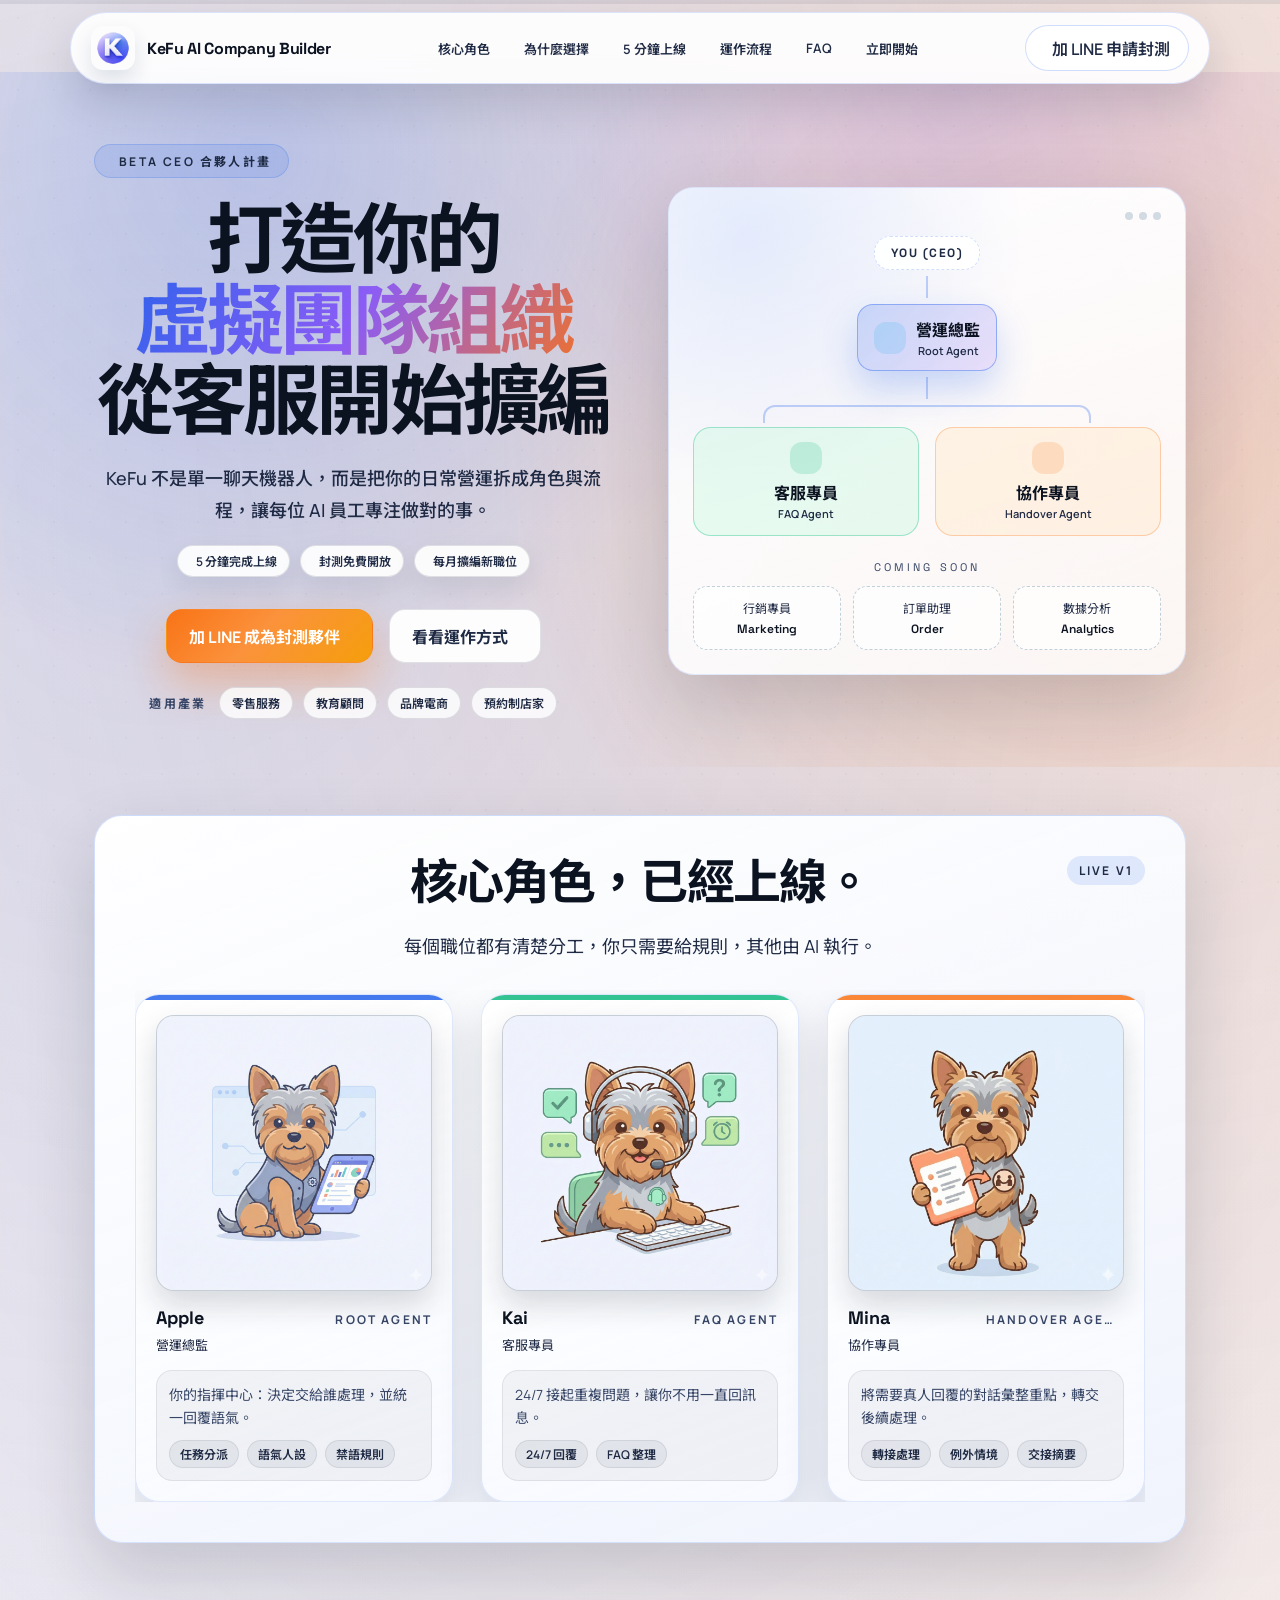
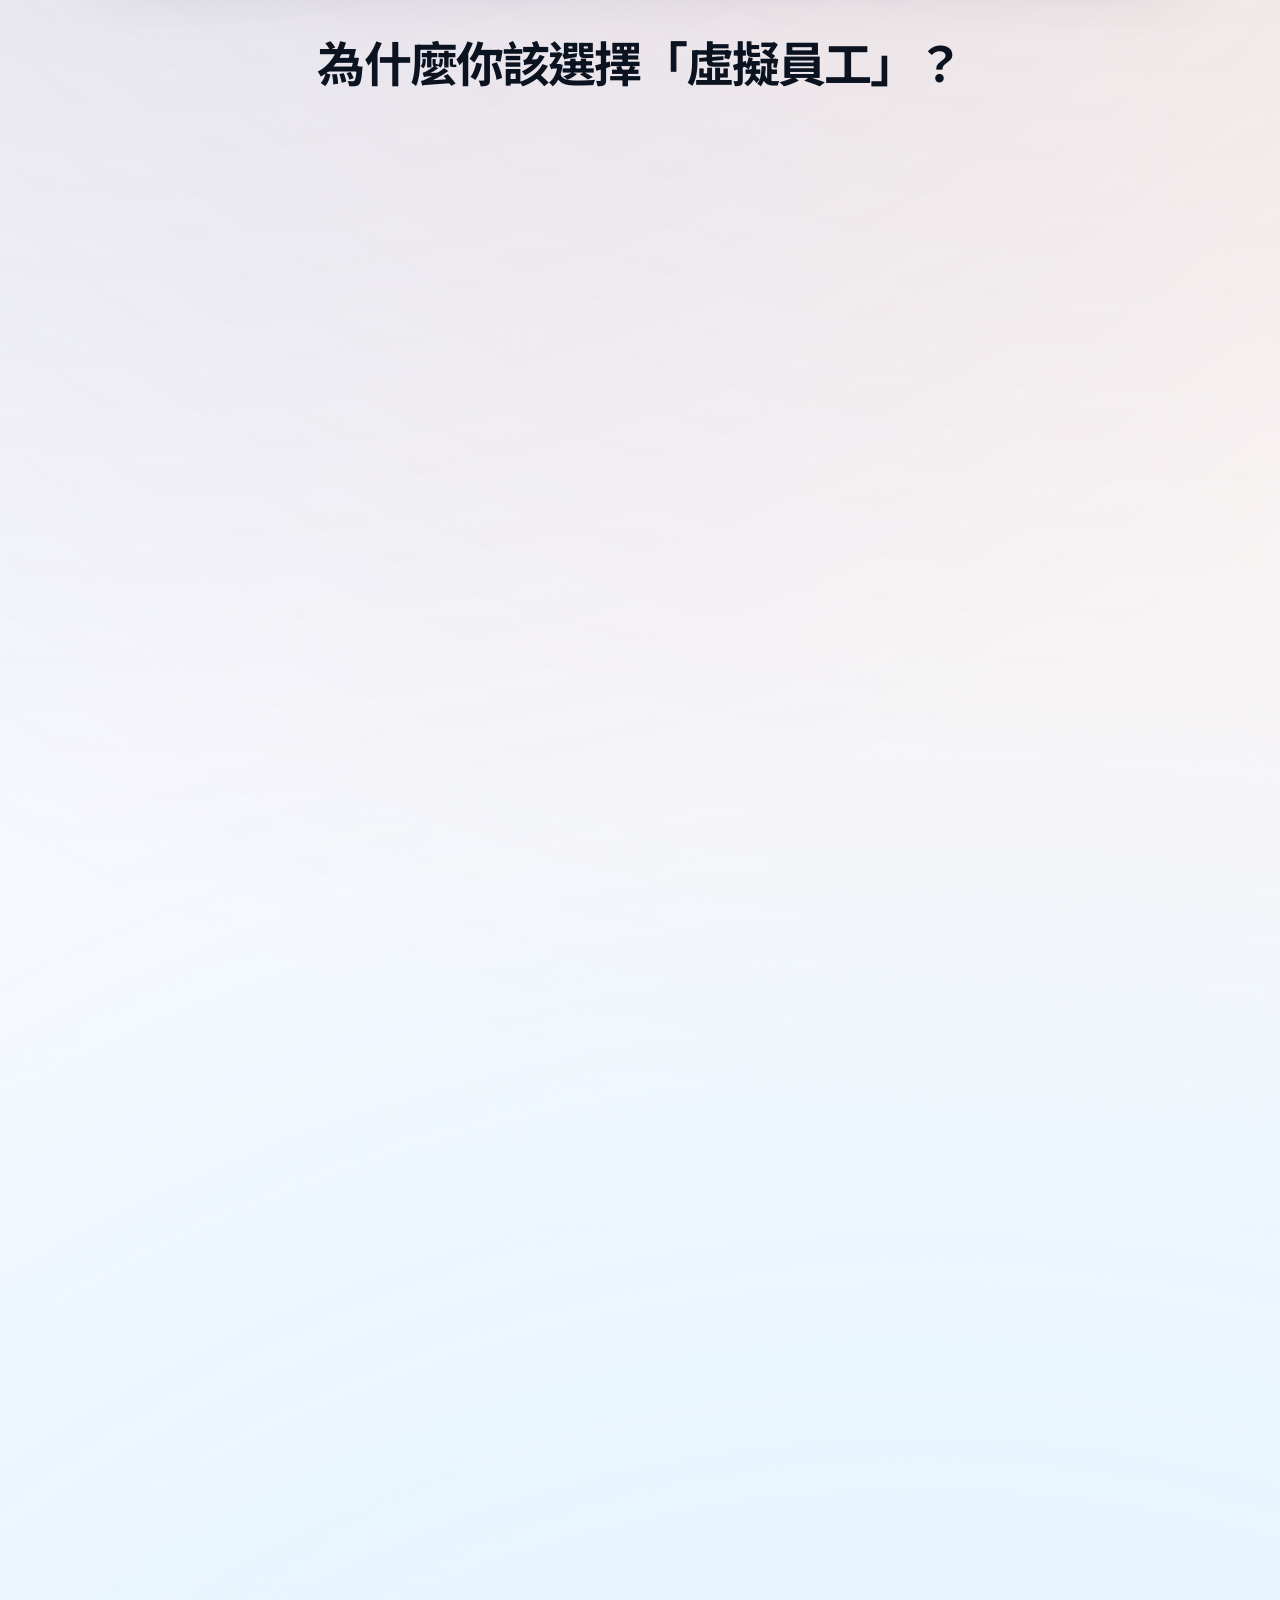
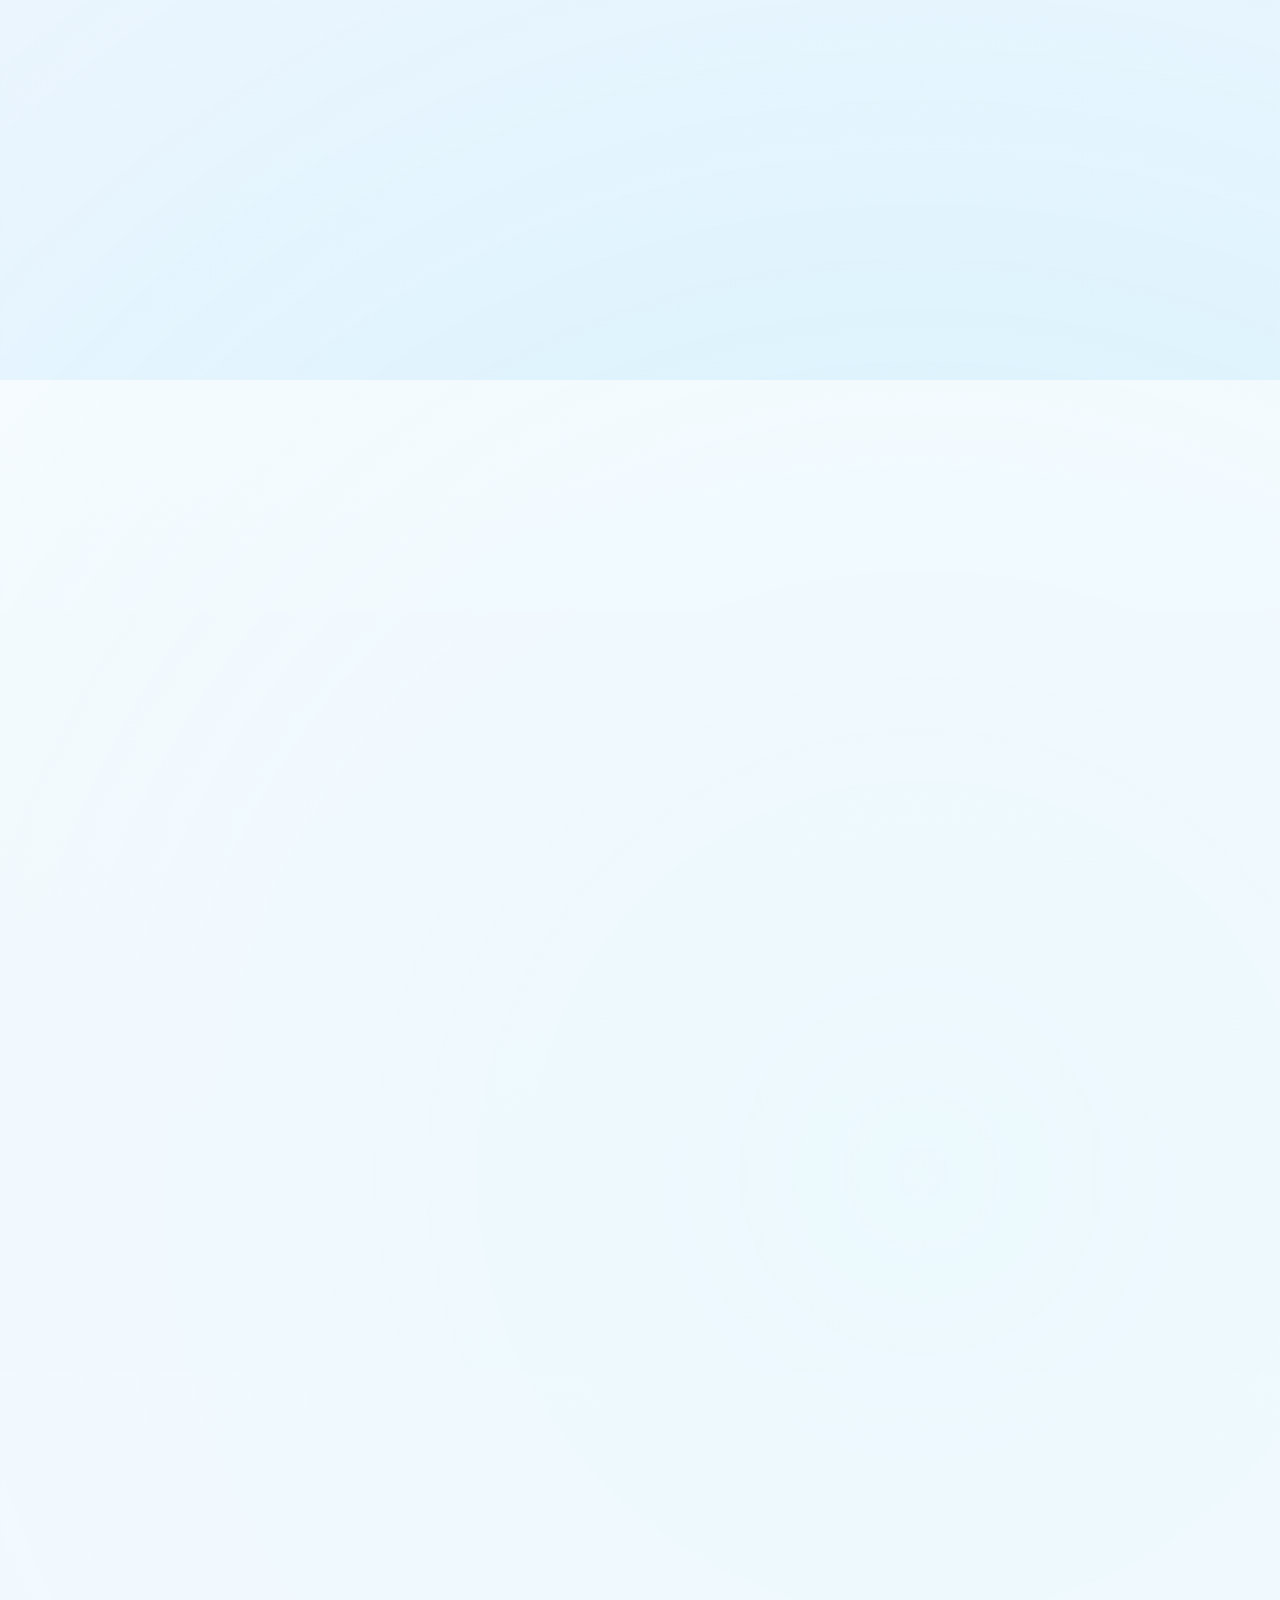
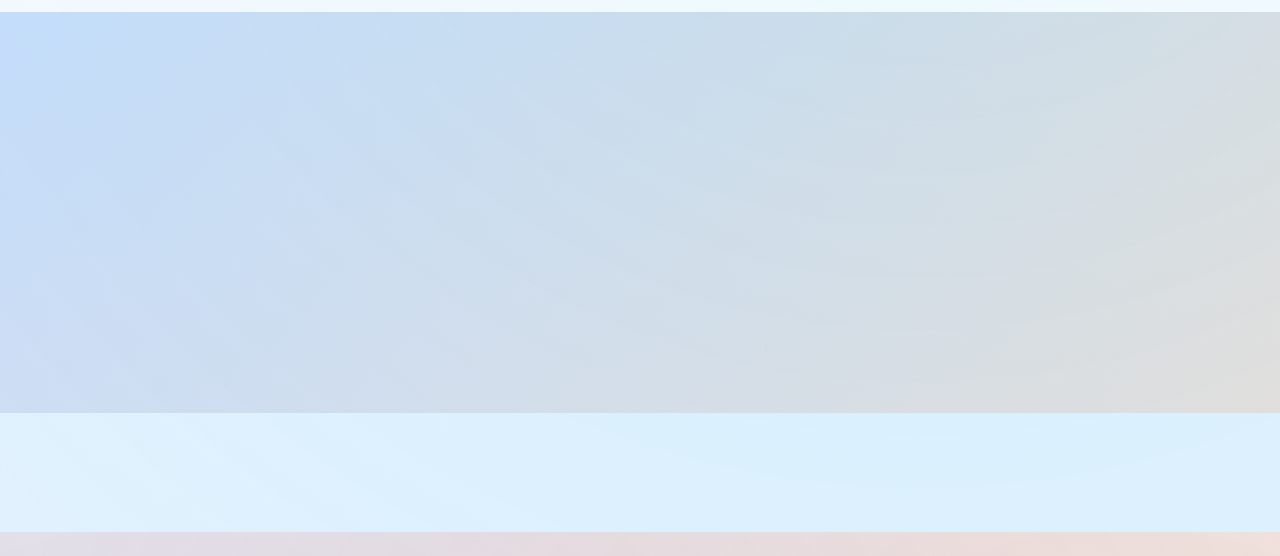
==== commit 87c61c46: "完成品" ====
--- a/index.html
+++ b/index.html
@@ -2,2053 +2,3183 @@
 <html lang="zh-TW">
 
 <head>
-    <meta charset="utf-8" />
-    <meta name="viewport" content="width=device-width,initial-scale=1" />
-
-    <title>KeFu-5分鐘為您建立AI團隊</title>
-    <meta name="description" content="KeFu幫你建立一間「虛擬公司」，5分鐘即可完成建置並開始運作。" />
-
-    <link rel="canonical" href="https://kefu-website.vercel.app/" />
-
-    <meta property="og:title" content="KeFu-5分鐘為您建立AI團隊" />
-    <meta property="og:description" content="KeFu幫你建立一間「虛擬公司」，5分鐘即可完成建置並開始運作。" />
-    <meta property="og:url" content="https://wally0302.github.io/kefu-website/beta/" />
-    <meta property="og:type" content="website" />
-    <meta property="og:image" content="https://wally0302.github.io/kefu-website/icon.png" />
-    <meta name="twitter:card" content="summary_large_image" />
-
-    <link rel="icon" type="image/png" href="./icon.png" />
-
-    <!-- Google Fonts: Plus Jakarta Sans (EN) & Noto Sans TC (中文) -->
-    <link rel="preconnect" href="https://fonts.googleapis.com">
-    <link rel="preconnect" href="https://fonts.gstatic.com" crossorigin>
-    <link
-        href="https://fonts.googleapis.com/css2?family=Plus+Jakarta+Sans:wght@300;400;500;600;700&family=Noto+Sans+TC:wght@400;500;700&display=swap"
-        rel="stylesheet">
-
-    <link rel="stylesheet" href="./assets/site.css">
-    <link rel="stylesheet" href="https://cdn.jsdelivr.net/npm/swiper@11/swiper-bundle.min.css">
-
-    <script src="./assets/tailwind-base.js"></script>
-    <script>
-        window.setTailwindConfig({
-            theme: {
-                extend: {
-                    fontFamily: {
-                        sans: ['"Plus Jakarta Sans"', '"Noto Sans TC"', 'sans-serif'],
-                    },
-                    backgroundImage: {
-                        'hero-gradient': 'radial-gradient(circle at 50% 0%, rgba(99, 102, 241, 0.15) 0%, rgba(11, 15, 25, 0) 50%)',
-                    },
-                    animation: {
-                        'pulse-slow': 'pulse 6s cubic-bezier(0.4, 0, 0.6, 1) infinite',
-                        'float': 'float 3s ease-in-out infinite',
-                        'fade-up': 'fade-up 0.8s ease-out forwards',
-                    },
-                    keyframes: {
-                        float: {
-                            '0%, 100%': { transform: 'translateY(0)' },
-                            '50%': { transform: 'translateY(-10px)' },
-                        },
-                        'fade-up': {
-                            '0%': { opacity: '0', transform: 'translateY(16px)' },
-                            '100%': { opacity: '1', transform: 'translateY(0)' },
-                        },
-                    },
-                },
-            },
-        });
-    </script>
-
-    <!-- Tailwind CSS (快速排版與響應式設計) -->
-    <script src="https://cdn.tailwindcss.com"></script>
-
-    <!-- Lucide Icons (輕量級圖標) -->
-    <script src="https://unpkg.com/lucide@latest"></script>
-
-    <style>
-        .scroll-float.is-visible {
-            animation: float-reveal 0.9s ease-out forwards;
+  <meta charset="utf-8" />
+  <meta name="viewport" content="width=device-width, initial-scale=1" />
+  <title>KeFu | 讓虛擬團隊替你加速成長</title>
+  <meta name="description" content="KeFu 用 AI 建立你的虛擬組織，從客服開始，每月擴編新職位。" />
+  <meta name="keywords" content="KeFu, AI 客服, 虛擬員工, LINE 官方帳號, 客服自動化, AI 團隊" />
+  <meta name="author" content="KeFu" />
+  <meta name="robots" content="index,follow,max-image-preview:large,max-snippet:-1,max-video-preview:-1" />
+  <meta name="theme-color" content="#2563eb" />
+
+  <link rel="canonical" href="https://kefu-website.vercel.app/" />
+  <meta property="og:title" content="KeFu | 讓虛擬團隊替你加速成長" />
+  <meta property="og:description" content="KeFu 用 AI 建立你的虛擬組織，從客服開始，每月擴編新職位。" />
+  <meta property="og:url" content="https://kefu-website.vercel.app/" />
+  <meta property="og:type" content="website" />
+  <meta property="og:image" content="https://kefu-website.vercel.app/icon.png" />
+  <meta property="og:site_name" content="KeFu" />
+  <meta property="og:locale" content="zh_TW" />
+  <meta name="twitter:card" content="summary_large_image" />
+  <meta name="twitter:title" content="KeFu | 讓虛擬團隊替你加速成長" />
+  <meta name="twitter:description" content="KeFu 用 AI 建立你的虛擬組織，從客服開始，每月擴編新職位。" />
+  <meta name="twitter:image" content="https://kefu-website.vercel.app/icon.png" />
+  <meta name="twitter:image:alt" content="KeFu AI 團隊封面圖" />
+  <script type="application/ld+json">
+    {
+      "@context": "https://schema.org",
+      "@graph": [
+        {
+          "@type": "Organization",
+          "@id": "https://kefu-website.vercel.app/#organization",
+          "name": "KeFu",
+          "url": "https://kefu-website.vercel.app/",
+          "logo": {
+            "@type": "ImageObject",
+            "url": "https://kefu-website.vercel.app/icon.png"
+          }
+        },
+        {
+          "@type": "WebSite",
+          "@id": "https://kefu-website.vercel.app/#website",
+          "url": "https://kefu-website.vercel.app/",
+          "name": "KeFu",
+          "description": "KeFu 用 AI 建立你的虛擬組織，從客服開始，每月擴編新職位。",
+          "inLanguage": "zh-TW",
+          "publisher": {
+            "@id": "https://kefu-website.vercel.app/#organization"
+          }
+        },
+        {
+          "@type": "WebPage",
+          "@id": "https://kefu-website.vercel.app/#webpage",
+          "url": "https://kefu-website.vercel.app/",
+          "name": "KeFu | 讓虛擬團隊替你加速成長",
+          "description": "KeFu 用 AI 建立你的虛擬組織，從客服開始，每月擴編新職位。",
+          "isPartOf": {
+            "@id": "https://kefu-website.vercel.app/#website"
+          },
+          "about": {
+            "@id": "https://kefu-website.vercel.app/#organization"
+          },
+          "inLanguage": "zh-TW"
         }
-
-        @keyframes float-reveal {
-            0% {
-                opacity: 0;
-                transform: translateY(18px);
-            }
-
-            70% {
-                opacity: 1;
-                transform: translateY(-4px);
-            }
-
-            100% {
-                opacity: 1;
-                transform: translateY(0);
-            }
+      ]
+    }
+  </script>
+
+  <link rel="icon" type="image/png" href="./icon.png" />
+
+  <link rel="preconnect" href="https://fonts.googleapis.com" />
+  <link rel="preconnect" href="https://fonts.gstatic.com" crossorigin />
+  <link
+    href="https://fonts.googleapis.com/css2?family=Manrope:wght@400;500;600;700&family=Space+Grotesk:wght@400;500;600;700&family=Noto+Sans+TC:wght@400;500;700&display=swap"
+    rel="stylesheet" />
+
+  <script src="https://unpkg.com/lucide@latest"></script>
+
+  <style>
+    :root {
+      --bg: #f6f8ff;
+      --ink-900: #0b1220;
+      --ink-700: #1f2a44;
+      --ink-500: #364566;
+      --primary: #2563eb;
+      --secondary: #22d3ee;
+      --accent: #8b5cf6;
+      --cta: #f97316;
+      --surface: rgba(255, 255, 255, 0.86);
+      --border: rgba(15, 23, 42, 0.12);
+      --shadow: 0 28px 70px rgba(15, 23, 42, 0.16);
+      --anchor-offset: 106px;
+      --font-display: "Space Grotesk", "Noto Sans TC", sans-serif;
+      --font-body: "Manrope", "Noto Sans TC", sans-serif;
+    }
+
+    * {
+      box-sizing: border-box;
+      margin: 0;
+      padding: 0;
+    }
+
+    body {
+      font-family: var(--font-body);
+      color: var(--ink-900);
+      background:
+        radial-gradient(circle at 12% 10%, rgba(37, 99, 235, 0.18), transparent 40%),
+        radial-gradient(circle at 88% 8%, rgba(249, 115, 22, 0.2), transparent 46%),
+        radial-gradient(circle at 72% 82%, rgba(34, 211, 238, 0.16), transparent 48%),
+        linear-gradient(180deg, #ffffff 0%, #f6f8ff 55%, #eef3ff 100%);
+      min-height: 100vh;
+      position: relative;
+      overflow-x: hidden;
+    }
+
+    body::before {
+      content: "";
+      position: fixed;
+      inset: 0;
+      background-image:
+        radial-gradient(rgba(15, 23, 42, 0.05) 1px, transparent 1px);
+      background-size: 36px 36px;
+      opacity: 0.45;
+      pointer-events: none;
+      z-index: -1;
+    }
+
+    a {
+      color: inherit;
+      text-decoration: none;
+    }
+
+    h1,
+    h2,
+    h3,
+    .section__title,
+    .hero__title,
+    .cta-card__title,
+    .panel__title {
+      font-family: var(--font-display);
+    }
+
+    img {
+      display: block;
+      max-width: 100%;
+    }
+
+    .lucide {
+      width: 18px;
+      height: 18px;
+    }
+
+    .hero__signal .lucide {
+      width: 14px;
+      height: 14px;
+    }
+
+    .nav__cta .lucide,
+    .btn .lucide,
+    .org-node__icon .lucide {
+      width: 16px;
+      height: 16px;
+    }
+
+    .progress {
+      position: fixed;
+      top: 0;
+      left: 0;
+      width: 100%;
+      height: 4px;
+      z-index: 60;
+      background: rgba(15, 23, 42, 0.08);
+    }
+
+    .progress__bar {
+      height: 100%;
+      width: 0;
+      background: linear-gradient(90deg, var(--primary), var(--accent), var(--cta));
+      transition: width 0.2s ease;
+    }
+
+    .nav {
+      position: sticky;
+      top: 12px;
+      z-index: 50;
+      padding: 0 16px;
+    }
+
+    .nav__inner {
+      max-width: 1140px;
+      margin: 0 auto;
+      padding: 12px 20px;
+      display: flex;
+      align-items: center;
+      justify-content: space-between;
+      gap: 16px;
+      background: rgba(255, 255, 255, 0.9);
+      border-radius: 999px;
+      border: 1px solid rgba(37, 99, 235, 0.16);
+      box-shadow: 0 20px 44px rgba(15, 23, 42, 0.14);
+      backdrop-filter: blur(16px);
+    }
+
+    .logo {
+      display: flex;
+      align-items: center;
+      gap: 12px;
+      font-weight: 700;
+      letter-spacing: -0.02em;
+      font-family: var(--font-display);
+      min-width: 0;
+    }
+
+    .nav-toggle {
+      display: none;
+      align-items: center;
+      justify-content: center;
+      width: 36px;
+      height: 36px;
+      border-radius: 12px;
+      border: 1px solid rgba(37, 99, 235, 0.2);
+      background: rgba(255, 255, 255, 0.9);
+      color: var(--ink-700);
+      cursor: pointer;
+      transition: box-shadow 0.2s ease, transform 0.2s ease;
+    }
+
+    .nav-toggle:hover {
+      transform: translateY(-1px);
+      box-shadow: 0 10px 20px rgba(15, 23, 42, 0.12);
+    }
+
+    .nav-links {
+      display: flex;
+      flex-wrap: wrap;
+      gap: 12px;
+      align-items: center;
+      font-size: 13px;
+      font-weight: 600;
+      color: var(--ink-700);
+    }
+
+    .nav-link {
+      padding: 6px 10px;
+      border-radius: 999px;
+      border: 1px solid transparent;
+      transition: border-color 0.2s ease, background-color 0.2s ease;
+      cursor: pointer;
+    }
+
+    .nav-link:hover {
+      border-color: rgba(37, 99, 235, 0.2);
+      background: rgba(37, 99, 235, 0.08);
+    }
+
+    .nav-modal {
+      position: fixed;
+      inset: 0;
+      z-index: 90;
+      display: none;
+      align-items: flex-start;
+      justify-content: center;
+      padding: 80px 20px 24px;
+      background: rgba(15, 23, 42, 0.5);
+      backdrop-filter: blur(8px);
+    }
+
+    .nav-modal.is-open {
+      display: flex;
+    }
+
+    .nav-modal__panel {
+      width: min(420px, 92vw);
+      border-radius: 24px;
+      background: #ffffff;
+      border: 1px solid rgba(37, 99, 235, 0.18);
+      box-shadow: 0 30px 80px rgba(15, 23, 42, 0.22);
+      padding: 20px;
+      display: grid;
+      gap: 16px;
+    }
+
+    .nav-modal__header {
+      display: flex;
+      align-items: center;
+      justify-content: space-between;
+      gap: 12px;
+    }
+
+    .nav-modal__title {
+      font-weight: 700;
+      font-family: var(--font-display);
+      font-size: 16px;
+      color: var(--ink-900);
+    }
+
+    .nav-modal__close {
+      width: 36px;
+      height: 36px;
+      border-radius: 12px;
+      border: 1px solid rgba(37, 99, 235, 0.2);
+      background: rgba(255, 255, 255, 0.9);
+      color: var(--ink-700);
+      cursor: pointer;
+      display: inline-flex;
+      align-items: center;
+      justify-content: center;
+    }
+
+    .nav-modal__links {
+      display: grid;
+      gap: 8px;
+    }
+
+    .nav-modal__links a {
+      padding: 10px 14px;
+      border-radius: 14px;
+      border: 1px solid rgba(15, 23, 42, 0.08);
+      font-weight: 600;
+      color: var(--ink-700);
+      transition: background-color 0.2s ease, border-color 0.2s ease;
+    }
+
+    .nav-modal__links a:hover {
+      background: rgba(37, 99, 235, 0.08);
+      border-color: rgba(37, 99, 235, 0.2);
+    }
+
+    .logo img {
+      width: 44px;
+      height: 44px;
+      border-radius: 12px;
+      box-shadow: 0 10px 20px rgba(2, 44, 78, 0.12);
+    }
+
+    .logo span {
+      min-width: 0;
+      white-space: nowrap;
+      overflow: hidden;
+      text-overflow: ellipsis;
+    }
+
+    .nav__cta {
+      display: inline-flex;
+      align-items: center;
+      gap: 8px;
+      padding: 10px 18px;
+      border-radius: 999px;
+      border: 1px solid rgba(37, 99, 235, 0.22);
+      background: #ffffff;
+      color: var(--ink-700);
+      font-weight: 600;
+      transition: transform 0.2s ease, box-shadow 0.2s ease;
+      cursor: pointer;
+    }
+
+    .nav__cta:hover {
+      transform: translateY(-1px);
+      box-shadow: 0 16px 34px rgba(37, 99, 235, 0.2);
+    }
+
+    .container {
+      max-width: 1140px;
+      margin: 0 auto;
+      padding: 0 24px;
+    }
+
+    main {
+      position: relative;
+      z-index: 1;
+    }
+
+    .hero {
+      padding: 72px 0 48px;
+      position: relative;
+      overflow: hidden;
+    }
+
+    .hero::before {
+      content: "";
+      position: absolute;
+      inset: -10% 0 0 0;
+      background:
+        radial-gradient(circle at 20% 20%, rgba(37, 99, 235, 0.25), transparent 45%),
+        radial-gradient(circle at 75% 10%, rgba(139, 92, 246, 0.22), transparent 42%),
+        radial-gradient(circle at 85% 60%, rgba(249, 115, 22, 0.18), transparent 50%);
+      opacity: 0.8;
+      pointer-events: none;
+      z-index: -1;
+    }
+
+    .hero__grid {
+      display: grid;
+      grid-template-columns: repeat(2, minmax(0, 1fr));
+      gap: 56px;
+      align-items: center;
+    }
+
+    .hero__eyebrow {
+      display: inline-flex;
+      align-items: center;
+      gap: 8px;
+      padding: 7px 16px;
+      border-radius: 999px;
+      background: rgba(37, 99, 235, 0.12);
+      color: var(--ink-700);
+      font-size: 12px;
+      font-weight: 700;
+      letter-spacing: 0.2em;
+      text-transform: uppercase;
+      border: 1px solid rgba(37, 99, 235, 0.2);
+      margin-left: auto;
+      margin-right: auto;
+    }
+
+    .hero__eyebrow i {
+      color: var(--primary);
+    }
+
+    .hero__title {
+      margin-top: 22px;
+      font-size: clamp(2.9rem, 6vw, 5.2rem);
+      font-weight: 700;
+      letter-spacing: -0.05em;
+      line-height: 1.05;
+      text-align: center;
+      margin-left: auto;
+      margin-right: auto;
+    }
+
+    .hero__title span {
+      display: block;
+    }
+
+    .hero__title .accent {
+      color: transparent;
+      background: linear-gradient(120deg, #2563eb, #8b5cf6, #f97316);
+      -webkit-background-clip: text;
+      background-clip: text;
+    }
+
+    .hero__subtitle {
+      margin-top: 20px;
+      font-size: 18px;
+      line-height: 1.8;
+      color: var(--ink-700);
+      max-width: 540px;
+      font-weight: 500;
+      text-align: center;
+      margin-left: auto;
+      margin-right: auto;
+    }
+
+    .hero__actions {
+      margin-top: 32px;
+      display: flex;
+      flex-wrap: wrap;
+      gap: 16px;
+      align-items: center;
+      justify-content: center;
+    }
+
+    .hero__signals {
+      margin-top: 18px;
+      display: flex;
+      flex-wrap: wrap;
+      gap: 10px;
+      justify-content: center;
+    }
+
+    .hero__signal {
+      display: inline-flex;
+      align-items: center;
+      gap: 6px;
+      padding: 6px 12px;
+      border-radius: 999px;
+      background: rgba(255, 255, 255, 0.9);
+      border: 1px solid var(--border);
+      font-size: 12px;
+      font-weight: 600;
+      color: var(--ink-700);
+      box-shadow: 0 10px 24px rgba(15, 23, 42, 0.08);
+    }
+
+    .hero__signal i {
+      color: var(--primary);
+    }
+
+    .hero__trust {
+      margin-top: 24px;
+      display: flex;
+      flex-wrap: wrap;
+      gap: 12px;
+      align-items: center;
+      justify-content: center;
+    }
+
+    .hero__trust-label {
+      font-size: 12px;
+      font-weight: 700;
+      text-transform: uppercase;
+      letter-spacing: 0.2em;
+      color: var(--ink-500);
+    }
+
+    .hero__trust-logos {
+      display: flex;
+      flex-wrap: wrap;
+      gap: 10px;
+    }
+
+    .hero__trust-logos span {
+      padding: 6px 12px;
+      border-radius: 999px;
+      background: rgba(255, 255, 255, 0.8);
+      border: 1px solid var(--border);
+      font-size: 12px;
+      font-weight: 600;
+      color: var(--ink-700);
+    }
+
+    .btn {
+      display: inline-flex;
+      align-items: center;
+      gap: 10px;
+      padding: 14px 22px;
+      border-radius: 16px;
+      font-weight: 700;
+      border: none;
+      cursor: pointer;
+      transition: transform 0.2s ease, box-shadow 0.2s ease;
+    }
+
+    .btn:focus-visible {
+      outline: 3px solid rgba(14, 165, 233, 0.35);
+      outline-offset: 2px;
+    }
+
+    .btn--primary {
+      background: linear-gradient(135deg, #f97316, #fb923c 45%, #f59e0b);
+      color: #ffffff;
+      box-shadow: 0 20px 44px rgba(249, 115, 22, 0.35);
+      border: 1px solid rgba(249, 115, 22, 0.2);
+    }
+
+    .btn--primary:hover {
+      transform: translateY(-2px);
+      box-shadow: 0 26px 52px rgba(249, 115, 22, 0.45);
+    }
+
+    .btn--ghost {
+      background: rgba(255, 255, 255, 0.95);
+      color: var(--ink-700);
+      border: 1px solid rgba(15, 23, 42, 0.12);
+    }
+
+    .btn--ghost:hover {
+      transform: translateY(-2px);
+      box-shadow: 0 18px 36px rgba(2, 44, 78, 0.12);
+    }
+
+    .hero__panel {
+      background: linear-gradient(160deg, rgba(255, 255, 255, 0.96), rgba(255, 255, 255, 0.78));
+      border-radius: 26px;
+      padding: 30px;
+      box-shadow: var(--shadow);
+      border: 1px solid rgba(37, 99, 235, 0.14);
+      position: relative;
+      overflow: hidden;
+      animation: float-slow 8s ease-in-out infinite;
+    }
+
+    .hero__panel::before {
+      content: "";
+      position: absolute;
+      inset: 0;
+      background: radial-gradient(circle at 20% 10%, rgba(37, 99, 235, 0.18), transparent 45%);
+      opacity: 0.6;
+      pointer-events: none;
+    }
+
+    .hero__panel::after {
+      content: "";
+      position: absolute;
+      inset: 14px;
+      border-radius: 18px;
+      border: 1px dashed rgba(37, 99, 235, 0.24);
+      pointer-events: none;
+    }
+
+    .hero__panel > * {
+      position: relative;
+      z-index: 1;
+    }
+
+    .panel__header {
+      display: flex;
+      align-items: center;
+      justify-content: space-between;
+      margin-bottom: 20px;
+    }
+
+    .panel__title {
+      font-size: 18px;
+      font-weight: 700;
+    }
+
+    .panel__pill {
+      padding: 4px 10px;
+      border-radius: 999px;
+      background: rgba(37, 99, 235, 0.14);
+      color: var(--ink-700);
+      font-size: 12px;
+      font-weight: 700;
+      letter-spacing: 0.08em;
+      text-transform: uppercase;
+    }
+
+    .panel__list {
+      display: grid;
+      gap: 14px;
+    }
+
+    .panel__item {
+      display: flex;
+      align-items: flex-start;
+      gap: 12px;
+      padding: 14px;
+      border-radius: 16px;
+      background: rgba(255, 255, 255, 0.85);
+      border: 1px solid rgba(15, 23, 42, 0.08);
+      box-shadow: 0 12px 26px rgba(15, 23, 42, 0.08);
+      transition: transform 0.2s ease, box-shadow 0.2s ease;
+      cursor: pointer;
+    }
+
+    .panel__item:hover {
+      transform: translateY(-3px);
+      box-shadow: 0 18px 34px rgba(15, 23, 42, 0.14);
+    }
+
+    .panel__item i {
+      color: var(--primary);
+      flex-shrink: 0;
+    }
+
+    .panel__item h4 {
+      font-size: 15px;
+      margin-bottom: 4px;
+      font-family: var(--font-display);
+    }
+
+    .panel__item p {
+      font-size: 13px;
+      color: var(--ink-700);
+    }
+
+    .section {
+      padding: 48px 0;
+    }
+
+    section[id] {
+      scroll-margin-top: var(--anchor-offset);
+    }
+
+    .section__title {
+      font-size: clamp(2rem, 4vw, 3rem);
+      font-weight: 700;
+      letter-spacing: -0.04em;
+      line-height: 1.12;
+      margin-bottom: 20px;
+      text-align: center;
+      margin-left: auto;
+      margin-right: auto;
+    }
+
+    .section__subtitle {
+      font-size: 18px;
+      color: var(--ink-700);
+      line-height: 1.8;
+      max-width: 600px;
+      text-align: center;
+      margin-left: auto;
+      margin-right: auto;
+    }
+
+    .stats {
+      display: grid;
+      grid-template-columns: repeat(3, minmax(0, 1fr));
+      gap: 20px;
+      margin-top: 40px;
+    }
+
+    .why-section {
+      padding: 48px 0;
+    }
+
+    .why-header {
+      text-align: center;
+      margin-bottom: 36px;
+    }
+
+    .why-grid {
+      display: grid;
+      grid-template-columns: repeat(3, minmax(0, 1fr));
+      gap: 24px;
+    }
+
+    .why-card {
+      --why-accent: rgba(37, 99, 235, 0.8);
+      --why-soft: rgba(37, 99, 235, 0.12);
+      position: relative;
+      border-radius: 24px;
+      padding: 22px;
+      background: linear-gradient(160deg, rgba(255, 255, 255, 0.98), rgba(248, 250, 255, 0.86));
+      border: 1px solid rgba(37, 99, 235, 0.14);
+      box-shadow: 0 22px 48px rgba(15, 23, 42, 0.12);
+      overflow: hidden;
+      display: flex;
+      flex-direction: column;
+      gap: 10px;
+    }
+
+    .why-card::before {
+      content: "";
+      position: absolute;
+      left: 0;
+      top: 0;
+      width: 100%;
+      height: 4px;
+      background: var(--why-accent);
+    }
+
+    .why-card--speed {
+      --why-accent: rgba(37, 99, 235, 0.85);
+      --why-soft: rgba(37, 99, 235, 0.14);
+    }
+
+    .why-card--cost {
+      --why-accent: rgba(16, 185, 129, 0.85);
+      --why-soft: rgba(16, 185, 129, 0.14);
+    }
+
+    .why-card--org {
+      --why-accent: rgba(249, 115, 22, 0.85);
+      --why-soft: rgba(249, 115, 22, 0.14);
+    }
+
+    .why-icon {
+      width: 44px;
+      height: 44px;
+      border-radius: 14px;
+      background: var(--why-soft);
+      color: var(--why-accent);
+      display: inline-flex;
+      align-items: center;
+      justify-content: center;
+    }
+
+    .why-tag {
+      display: inline-flex;
+      align-items: center;
+      width: fit-content;
+      padding: 4px 10px;
+      border-radius: 999px;
+      background: rgba(15, 23, 42, 0.06);
+      border: 1px solid rgba(15, 23, 42, 0.08);
+      font-size: 11px;
+      font-weight: 700;
+      letter-spacing: 0.14em;
+      text-transform: uppercase;
+      color: var(--ink-700);
+    }
+
+    .why-card-title {
+      font-size: 18px;
+      font-weight: 700;
+      font-family: var(--font-display);
+    }
+
+    .why-card-lead {
+      font-size: 14px;
+      font-weight: 600;
+      color: var(--ink-700);
+      line-height: 1.7;
+    }
+
+    .why-card-body {
+      font-size: 14px;
+      color: var(--ink-700);
+      line-height: 1.7;
+    }
+
+    .stat {
+      background: var(--surface);
+      border-radius: 20px;
+      padding: 26px;
+      border: 1px solid var(--border);
+      box-shadow: var(--shadow);
+      position: relative;
+      overflow: hidden;
+    }
+
+    .stat::before {
+      content: "";
+      position: absolute;
+      inset: 0;
+      background: radial-gradient(circle at 20% 10%, rgba(37, 99, 235, 0.18), transparent 45%);
+      opacity: 0.5;
+      pointer-events: none;
+    }
+
+    .stat__value {
+      font-size: 32px;
+      font-weight: 700;
+      color: var(--primary);
+      font-family: var(--font-display);
+    }
+
+    .stat__label {
+      margin-top: 10px;
+      color: var(--ink-700);
+      font-weight: 600;
+    }
+
+    .chapters {
+      display: grid;
+      grid-template-columns: repeat(4, minmax(0, 1fr));
+      gap: 18px;
+      margin-top: 36px;
+    }
+
+    .chapter {
+      --chapter-accent: #2563eb;
+      position: relative;
+      background: linear-gradient(160deg, rgba(255, 255, 255, 0.97), rgba(248, 250, 255, 0.9));
+      border-radius: 20px;
+      padding: 18px;
+      border: 1px solid rgba(37, 99, 235, 0.14);
+      box-shadow: 0 16px 34px rgba(15, 23, 42, 0.12);
+      transition: transform 0.2s ease, box-shadow 0.2s ease;
+      display: grid;
+      gap: 10px;
+      overflow: visible;
+    }
+
+    .chapter::before {
+      content: "";
+      position: absolute;
+      left: 0;
+      top: 0;
+      width: 100%;
+      height: 4px;
+      border-radius: 20px 20px 0 0;
+      background: var(--chapter-accent);
+    }
+
+    .chapter:not(:last-child)::after {
+      content: "";
+      position: absolute;
+      top: 50%;
+      right: -12px;
+      width: 10px;
+      height: 10px;
+      border-top: 2px solid rgba(37, 99, 235, 0.42);
+      border-right: 2px solid rgba(37, 99, 235, 0.42);
+      transform: translateY(-50%) rotate(45deg);
+    }
+
+    .chapter:hover {
+      transform: translateY(-3px);
+      box-shadow: 0 22px 44px rgba(15, 23, 42, 0.16);
+    }
+
+    .chapter__head {
+      display: flex;
+      align-items: center;
+      justify-content: space-between;
+      gap: 10px;
+    }
+
+    .chapter__number {
+      font-size: 11px;
+      text-transform: uppercase;
+      letter-spacing: 0.14em;
+      font-weight: 700;
+      color: var(--ink-500);
+      font-family: var(--font-display);
+    }
+
+    .chapter__title {
+      font-size: 19px;
+      font-weight: 700;
+      margin: 0;
+      font-family: var(--font-display);
+      line-height: 1.4;
+    }
+
+    .chapter__desc {
+      color: var(--ink-700);
+      line-height: 1.65;
+      font-size: 14px;
+    }
+
+    .chapter__badge {
+      position: static;
+      padding: 4px 10px;
+      border-radius: 999px;
+      background: rgba(37, 99, 235, 0.12);
+      color: var(--ink-700);
+      font-size: 11px;
+      font-weight: 700;
+      letter-spacing: 0.08em;
+      white-space: nowrap;
+    }
+
+    .chapter__result {
+      display: flex;
+      align-items: flex-start;
+      gap: 8px;
+      margin-top: 2px;
+      padding-top: 10px;
+      border-top: 1px dashed rgba(15, 23, 42, 0.14);
+      color: var(--ink-700);
+      font-size: 13px;
+      line-height: 1.5;
+    }
+
+    .chapter__result i {
+      color: var(--chapter-accent);
+      flex-shrink: 0;
+      margin-top: 2px;
+    }
+
+    .chapter--problem {
+      --chapter-accent: #f97316;
+    }
+
+    .chapter--journey {
+      --chapter-accent: #2563eb;
+    }
+
+    .chapter--solution {
+      --chapter-accent: #0ea5e9;
+    }
+
+    .chapter--scale {
+      --chapter-accent: #10b981;
+    }
+
+    @media (max-width: 1200px) {
+      .chapters {
+        grid-template-columns: repeat(2, minmax(0, 1fr));
+      }
+
+      .chapter::after {
+        display: none;
+      }
+    }
+
+    .steps-section {
+      padding: 48px 0;
+    }
+
+    .steps-intro {
+      text-align: center;
+      margin-bottom: 36px;
+    }
+
+    .steps-carousel {
+      position: relative;
+      max-width: 980px;
+      margin: 0 auto;
+    }
+
+    .steps {
+      position: relative;
+      overflow: hidden;
+      border-radius: 26px;
+      padding: 6px 10px 14px;
+    }
+
+    .steps-track {
+      display: flex;
+      align-items: stretch;
+      transition: transform 0.55s cubic-bezier(0.22, 1, 0.36, 1);
+      will-change: transform;
+    }
+
+    .step {
+      flex: 0 0 100%;
+      padding: 6px;
+      opacity: 0.4;
+      transform: scale(0.96);
+      transition: opacity 0.4s ease, transform 0.4s ease;
+    }
+
+    .step.is-active {
+      opacity: 1;
+      transform: scale(1);
+    }
+
+    .step-marker {
+      position: static;
+      width: 52px;
+      height: 52px;
+      border-radius: 16px;
+      background: rgba(37, 99, 235, 0.14);
+      border: 1px solid rgba(37, 99, 235, 0.35);
+      display: inline-flex;
+      align-items: center;
+      justify-content: center;
+      font-weight: 700;
+      color: var(--primary);
+      font-family: var(--font-display);
+      letter-spacing: 0.08em;
+      margin-bottom: 12px;
+    }
+
+    .step-card {
+      background: linear-gradient(160deg, rgba(255, 255, 255, 0.96), rgba(248, 250, 255, 0.86));
+      border-radius: 22px;
+      padding: 22px;
+      border: 1px solid rgba(37, 99, 235, 0.14);
+      box-shadow: 0 20px 46px rgba(15, 23, 42, 0.14);
+      transition: transform 0.2s ease, box-shadow 0.2s ease;
+      height: 100%;
+    }
+
+    .step-card:hover {
+      transform: translateY(-3px);
+      box-shadow: 0 26px 54px rgba(15, 23, 42, 0.18);
+    }
+
+    .step-head {
+      display: flex;
+      align-items: center;
+      gap: 14px;
+      margin-bottom: 10px;
+    }
+
+    .step-icon {
+      width: 42px;
+      height: 42px;
+      border-radius: 14px;
+      background: rgba(37, 99, 235, 0.14);
+      display: inline-flex;
+      align-items: center;
+      justify-content: center;
+      color: var(--primary);
+      flex-shrink: 0;
+    }
+
+    .step-title {
+      font-size: 18px;
+      font-weight: 700;
+      font-family: var(--font-display);
+    }
+
+    .step-text {
+      color: var(--ink-700);
+      line-height: 1.7;
+      font-size: 15px;
+    }
+
+    .step-media {
+      margin-top: 14px;
+      padding: 12px;
+      border-radius: 18px;
+      border: 1px solid rgba(15, 23, 42, 0.08);
+      background: rgba(255, 255, 255, 0.85);
+    }
+
+    .step-label {
+      font-size: 12px;
+      font-weight: 600;
+      color: var(--ink-500);
+      margin-bottom: 10px;
+    }
+
+    .step-media img {
+      border-radius: 14px;
+      border: 1px solid rgba(15, 23, 42, 0.08);
+      width: 100%;
+    }
+
+    .steps-nav {
+      position: absolute;
+      top: 50%;
+      transform: translateY(-50%);
+      width: 40px;
+      height: 40px;
+      border-radius: 12px;
+      border: 1px solid rgba(37, 99, 235, 0.2);
+      background: rgba(255, 255, 255, 0.95);
+      color: var(--ink-700);
+      display: inline-flex;
+      align-items: center;
+      justify-content: center;
+      box-shadow: 0 12px 24px rgba(15, 23, 42, 0.12);
+      cursor: pointer;
+      z-index: 2;
+      transition: transform 0.2s ease, box-shadow 0.2s ease;
+    }
+
+    .steps-nav:hover {
+      transform: translateY(-50%) scale(1.02);
+      box-shadow: 0 16px 30px rgba(15, 23, 42, 0.18);
+    }
+
+    .steps-nav--prev {
+      left: -10px;
+    }
+
+    .steps-nav--next {
+      right: -10px;
+    }
+
+    .steps-pager {
+      margin-top: 8px;
+      display: flex;
+      align-items: center;
+      justify-content: center;
+      gap: 8px;
+    }
+
+    .steps-dot {
+      width: 10px;
+      height: 10px;
+      border-radius: 999px;
+      border: none;
+      background: rgba(37, 99, 235, 0.25);
+      cursor: pointer;
+      transition: width 0.25s ease, background-color 0.25s ease;
+    }
+
+    .steps-dot.is-active {
+      width: 26px;
+      background: var(--primary);
+    }
+
+    .product-image {
+      width: 100%;
+      aspect-ratio: 16 / 9;
+      object-fit: cover;
+    }
+
+    .product-image--top {
+      object-position: top;
+    }
+
+    .image-preview-modal {
+      position: fixed;
+      inset: 0;
+      z-index: 80;
+      display: none;
+      align-items: center;
+      justify-content: center;
+      padding: 24px;
+      background: rgba(15, 23, 42, 0.65);
+      backdrop-filter: blur(6px);
+    }
+
+    .image-preview-modal.is-visible {
+      display: flex;
+    }
+
+    .image-preview-frame {
+      position: relative;
+      max-width: 1100px;
+      width: 100%;
+    }
+
+    .image-preview-frame img {
+      width: 100%;
+      max-height: 80vh;
+      object-fit: contain;
+      border-radius: 20px;
+      border: 1px solid rgba(255, 255, 255, 0.2);
+      box-shadow: 0 30px 70px rgba(15, 23, 42, 0.4);
+      background: #0b1220;
+    }
+
+    .image-preview-close {
+      position: absolute;
+      top: -12px;
+      right: 0;
+      transform: translateY(-100%);
+      display: inline-flex;
+      align-items: center;
+      justify-content: center;
+      width: 36px;
+      height: 36px;
+      border-radius: 999px;
+      border: 1px solid rgba(255, 255, 255, 0.4);
+      background: rgba(15, 23, 42, 0.85);
+      color: #ffffff;
+      cursor: pointer;
+      transition: transform 0.2s ease, box-shadow 0.2s ease;
+    }
+
+    .image-preview-close:hover {
+      transform: translateY(-100%) scale(1.02);
+      box-shadow: 0 12px 24px rgba(15, 23, 42, 0.35);
+    }
+
+    .org-section-card {
+      padding: 40px;
+      border-radius: 28px;
+      background: linear-gradient(160deg, rgba(255, 255, 255, 0.98), rgba(240, 245, 255, 0.9));
+      border: 1px solid rgba(37, 99, 235, 0.18);
+      box-shadow: 0 30px 70px rgba(15, 23, 42, 0.16);
+      display: grid;
+      gap: 28px;
+    }
+
+    .org-section-card__header {
+      display: flex;
+      flex-direction: column;
+      align-items: center;
+      justify-content: center;
+      gap: 10px;
+      margin-bottom: 0;
+      text-align: center;
+      position: relative;
+    }
+
+    .org-section-card__pill {
+      padding: 6px 12px;
+      border-radius: 999px;
+      background: rgba(37, 99, 235, 0.12);
+      color: var(--ink-700);
+      font-size: 12px;
+      font-weight: 700;
+      letter-spacing: 0.18em;
+      text-transform: uppercase;
+      white-space: nowrap;
+      position: absolute;
+      top: 0;
+      right: 0;
+    }
+
+    .org-people {
+      display: grid;
+      grid-template-columns: repeat(3, minmax(0, 1fr));
+      gap: 28px;
+      margin-top: 4px;
+    }
+
+    .org-people-carousel {
+      position: relative;
+      overflow: hidden;
+    }
+
+    .org-people-nav {
+      position: absolute;
+      top: 50%;
+      transform: translateY(-50%);
+      width: 36px;
+      height: 36px;
+      border-radius: 12px;
+      border: 1px solid rgba(37, 99, 235, 0.2);
+      background: rgba(255, 255, 255, 0.95);
+      color: var(--ink-700);
+      display: none;
+      align-items: center;
+      justify-content: center;
+      box-shadow: 0 12px 24px rgba(15, 23, 42, 0.12);
+      cursor: pointer;
+      z-index: 2;
+    }
+
+    .org-people-nav--prev {
+      left: -6px;
+    }
+
+    .org-people-nav--next {
+      right: -6px;
+    }
+
+    .org-person-card {
+      --card-accent: rgba(37, 99, 235, 0.8);
+      position: relative;
+      border-radius: 24px;
+      padding: 20px;
+      background: linear-gradient(160deg, rgba(255, 255, 255, 0.98), rgba(248, 250, 255, 0.86));
+      border: 1px solid rgba(37, 99, 235, 0.14);
+      box-shadow: 0 20px 44px rgba(15, 23, 42, 0.14);
+      display: flex;
+      flex-direction: column;
+      gap: 16px;
+      overflow: hidden;
+    }
+
+    .org-person-card::before {
+      content: "";
+      position: absolute;
+      left: 0;
+      top: 0;
+      width: 100%;
+      height: 5px;
+      background: var(--card-accent);
+    }
+
+    .org-person-avatar {
+      width: 100%;
+      aspect-ratio: 1 / 1;
+      border-radius: 18px;
+      object-fit: cover;
+      object-position: center;
+      border: 1px solid rgba(15, 23, 42, 0.12);
+      box-shadow: 0 14px 30px rgba(15, 23, 42, 0.16);
+      background: #e2e8f0;
+    }
+
+    .org-person-info {
+      display: grid;
+      gap: 6px;
+    }
+
+    .org-person-row {
+      display: flex;
+      align-items: baseline;
+      justify-content: space-between;
+      gap: 12px;
+    }
+
+    .org-person-name {
+      font-size: 18px;
+      font-weight: 700;
+      font-family: var(--font-display);
+      line-height: 1.2;
+      display: -webkit-box;
+      -webkit-line-clamp: 2;
+      -webkit-box-orient: vertical;
+      overflow: hidden;
+    }
+
+    .org-person-role {
+      font-size: 12px;
+      font-weight: 700;
+      letter-spacing: 0.18em;
+      text-transform: uppercase;
+      color: var(--ink-500);
+      white-space: nowrap;
+      overflow: hidden;
+      text-overflow: ellipsis;
+      max-width: 50%;
+      text-align: right;
+    }
+
+    .org-person-note {
+      font-size: 13px;
+      color: var(--ink-700);
+      white-space: nowrap;
+      overflow: hidden;
+      text-overflow: ellipsis;
+    }
+
+    .org-person-desc {
+      font-size: 14px;
+      line-height: 1.7;
+      color: var(--ink-500);
+    }
+
+    .org-person-meta {
+      padding: 12px;
+      border-radius: 16px;
+      background: rgba(15, 23, 42, 0.04);
+      border: 1px solid rgba(15, 23, 42, 0.08);
+      display: grid;
+      gap: 10px;
+    }
+
+    .org-person-tags {
+      display: flex;
+      flex-wrap: wrap;
+      gap: 8px;
+    }
+
+    .org-person-tag {
+      padding: 4px 10px;
+      border-radius: 999px;
+      background: rgba(15, 23, 42, 0.06);
+      border: 1px solid rgba(15, 23, 42, 0.08);
+      font-size: 12px;
+      font-weight: 600;
+      color: var(--ink-700);
+    }
+
+    .org-person-card--primary {
+      --card-accent: rgba(37, 99, 235, 0.85);
+    }
+
+    .org-person-card--emerald {
+      --card-accent: rgba(16, 185, 129, 0.85);
+    }
+
+    .org-person-card--amber {
+      --card-accent: rgba(249, 115, 22, 0.85);
+    }
+
+    .org-chart {
+      background: linear-gradient(160deg, rgba(255, 255, 255, 0.98), rgba(255, 255, 255, 0.82));
+      border-radius: 26px;
+      padding: 24px;
+      border: 1px solid rgba(37, 99, 235, 0.14);
+      box-shadow: var(--shadow);
+      position: relative;
+      overflow: hidden;
+    }
+
+    .org-chart--hero {
+      align-self: center;
+    }
+
+    .org-chart::before {
+      content: "";
+      position: absolute;
+      inset: 0;
+      background: radial-gradient(circle at 15% 10%, rgba(37, 99, 235, 0.2), transparent 45%);
+      opacity: 0.6;
+      pointer-events: none;
+    }
+
+    .org-chart > * {
+      position: relative;
+      z-index: 1;
+    }
+
+    .org-window {
+      display: flex;
+      justify-content: flex-end;
+      gap: 6px;
+      margin-bottom: 16px;
+    }
+
+    .org-dot {
+      width: 8px;
+      height: 8px;
+      border-radius: 999px;
+      background: rgba(12, 74, 110, 0.18);
+    }
+
+    .org-body {
+      display: flex;
+      flex-direction: column;
+      align-items: center;
+      gap: 6px;
+    }
+
+    .org-node {
+      display: inline-flex;
+      align-items: center;
+      gap: 10px;
+      padding: 10px 14px;
+      border-radius: 16px;
+      border: 1px solid rgba(37, 99, 235, 0.2);
+      background: rgba(255, 255, 255, 0.92);
+      font-weight: 700;
+      color: var(--ink-900);
+      text-align: center;
+    }
+
+    .org-node--ceo {
+      border-style: dashed;
+      font-size: 12px;
+      letter-spacing: 0.12em;
+      text-transform: uppercase;
+      color: var(--ink-700);
+      padding: 8px 16px;
+      font-family: var(--font-display);
+    }
+
+    .org-node--root {
+      padding: 12px 16px;
+      background: linear-gradient(135deg, rgba(37, 99, 235, 0.2), rgba(139, 92, 246, 0.18));
+      border-color: rgba(37, 99, 235, 0.4);
+      box-shadow: 0 18px 36px rgba(37, 99, 235, 0.24);
+      animation: float-slow 6s ease-in-out infinite;
+    }
+
+    .org-node--sub {
+      flex-direction: column;
+      gap: 6px;
+      padding: 14px 12px;
+      border-radius: 18px;
+      min-height: 92px;
+      justify-content: center;
+      transition: transform 0.2s ease, box-shadow 0.2s ease;
+      cursor: pointer;
+      animation: float-slow 7s ease-in-out infinite;
+    }
+
+    .org-node--sub:hover {
+      transform: translateY(-3px);
+      box-shadow: 0 16px 32px rgba(2, 44, 78, 0.18);
+    }
+
+    .org-node--delay-1 {
+      animation-delay: -1.5s;
+    }
+
+    .org-node--delay-2 {
+      animation-delay: -3s;
+    }
+
+    .org-node--faq {
+      border-color: rgba(16, 185, 129, 0.35);
+      background: rgba(209, 250, 229, 0.5);
+    }
+
+    .org-node--handover {
+      border-color: rgba(249, 115, 22, 0.3);
+      background: rgba(255, 237, 213, 0.6);
+    }
+
+    .org-node--faq .org-node__icon {
+      background: rgba(16, 185, 129, 0.18);
+      color: #10b981;
+    }
+
+    .org-node--handover .org-node__icon {
+      background: rgba(249, 115, 22, 0.18);
+      color: #f97316;
+    }
+
+    .org-node__icon {
+      width: 32px;
+      height: 32px;
+      border-radius: 12px;
+      display: inline-flex;
+      align-items: center;
+      justify-content: center;
+      background: rgba(14, 165, 233, 0.15);
+      color: var(--primary);
+    }
+
+    .org-node__meta {
+      display: block;
+      font-size: 11px;
+      font-weight: 600;
+      color: var(--ink-700);
+      margin-top: 2px;
+    }
+
+    .org-line {
+      width: 2px;
+      height: 22px;
+      background: rgba(37, 99, 235, 0.28);
+      animation: line-glow 2.8s ease-in-out infinite;
+    }
+
+    .org-branch {
+      width: 70%;
+      height: 18px;
+      border-top: 2px solid rgba(37, 99, 235, 0.28);
+      border-left: 2px solid rgba(37, 99, 235, 0.28);
+      border-right: 2px solid rgba(37, 99, 235, 0.28);
+      border-radius: 12px 12px 0 0;
+      animation: line-glow 2.8s ease-in-out infinite;
+    }
+
+    .org-grid {
+      width: 100%;
+      display: grid;
+      grid-template-columns: repeat(2, minmax(0, 1fr));
+      gap: 16px;
+      margin-top: -2px;
+    }
+
+    .org-coming {
+      width: 100%;
+      margin-top: 18px;
+    }
+
+    .org-coming__label {
+      text-align: center;
+      font-size: 11px;
+      text-transform: uppercase;
+      letter-spacing: 0.28em;
+      color: var(--ink-500);
+      font-family: var(--font-display);
+    }
+
+    .org-coming__grid {
+      margin-top: 12px;
+      display: grid;
+      grid-template-columns: repeat(3, minmax(0, 1fr));
+      gap: 12px;
+    }
+
+    .org-coming__card {
+      border-radius: 14px;
+      padding: 12px;
+      border: 1px dashed rgba(12, 74, 110, 0.25);
+      background: rgba(255, 255, 255, 0.7);
+      text-align: center;
+      font-size: 12px;
+      color: var(--ink-700);
+    }
+
+    .org-coming__card span {
+      display: block;
+      font-weight: 600;
+      margin-top: 4px;
+      color: var(--ink-900);
+      font-family: var(--font-display);
+    }
+
+    @keyframes float-slow {
+      0%,
+      100% {
+        transform: translateY(0);
+      }
+      50% {
+        transform: translateY(-6px);
+      }
+    }
+
+    @keyframes line-glow {
+      0%,
+      100% {
+        opacity: 0.5;
+        box-shadow: 0 0 0 rgba(14, 165, 233, 0);
+      }
+      50% {
+        opacity: 1;
+        box-shadow: 0 0 12px rgba(14, 165, 233, 0.35);
+      }
+    }
+
+    .cta-section {
+      padding: 48px 0;
+      background: linear-gradient(135deg, rgba(37, 99, 235, 0.14), rgba(249, 115, 22, 0.14));
+    }
+
+    .faq-section {
+      padding: 48px 0;
+      background: rgba(255, 255, 255, 0.6);
+    }
+
+    .faq-header {
+      margin-bottom: 32px;
+    }
+
+    .faq-list {
+      display: grid;
+      gap: 14px;
+    }
+
+    .faq-item {
+      border-radius: 20px;
+      padding: 20px 22px;
+      background: linear-gradient(160deg, rgba(255, 255, 255, 0.96), rgba(248, 250, 255, 0.85));
+      border: 1px solid rgba(37, 99, 235, 0.12);
+      box-shadow: 0 18px 36px rgba(15, 23, 42, 0.12);
+      transition: box-shadow 0.2s ease, transform 0.2s ease, border-color 0.2s ease;
+    }
+
+    .faq-item:hover {
+      transform: translateY(-2px);
+      border-color: rgba(37, 99, 235, 0.24);
+      box-shadow: 0 22px 42px rgba(15, 23, 42, 0.16);
+    }
+
+    .faq-item[open] {
+      border-color: rgba(37, 99, 235, 0.3);
+      box-shadow: 0 26px 50px rgba(37, 99, 235, 0.18);
+    }
+
+    .faq-summary {
+      display: flex;
+      align-items: center;
+      justify-content: space-between;
+      gap: 12px;
+      cursor: pointer;
+      font-weight: 700;
+      color: var(--ink-900);
+    }
+
+    .faq-summary-left {
+      display: inline-flex;
+      align-items: center;
+      gap: 12px;
+    }
+
+    .faq-icon {
+      width: 36px;
+      height: 36px;
+      border-radius: 12px;
+      background: rgba(37, 99, 235, 0.14);
+      display: inline-flex;
+      align-items: center;
+      justify-content: center;
+      color: var(--primary);
+      flex-shrink: 0;
+    }
+
+    .faq-chevron {
+      color: var(--ink-500);
+      transition: transform 0.2s ease;
+    }
+
+    .faq-item[open] .faq-chevron {
+      transform: rotate(180deg);
+    }
+
+    .faq-body {
+      margin-top: 12px;
+      color: var(--ink-700);
+      line-height: 1.8;
+      padding-left: 48px;
+    }
+
+    @media (max-width: 640px) {
+      .faq-body {
+        padding-left: 0;
+      }
+    }
+
+    details > summary {
+      list-style: none;
+    }
+
+    details > summary::-webkit-details-marker {
+      display: none;
+    }
+
+    .cta-card {
+      background: linear-gradient(140deg, rgba(255, 255, 255, 0.96), rgba(248, 250, 255, 0.9));
+      border-radius: 28px;
+      padding: 36px;
+      border: 1px solid rgba(37, 99, 235, 0.18);
+      box-shadow: 0 34px 80px rgba(15, 23, 42, 0.2);
+      display: flex;
+      flex-direction: column;
+      gap: 20px;
+      position: relative;
+      overflow: hidden;
+    }
+
+    .cta-card::before {
+      content: "";
+      position: absolute;
+      inset: 0;
+      background: radial-gradient(circle at 10% 10%, rgba(37, 99, 235, 0.18), transparent 50%);
+      opacity: 0.7;
+      pointer-events: none;
+    }
+
+    .cta-card > * {
+      position: relative;
+      z-index: 1;
+    }
+
+    .cta-card__title {
+      font-size: clamp(2rem, 4vw, 3.2rem);
+      font-weight: 700;
+      letter-spacing: -0.04em;
+      text-align: center;
+    }
+
+    .cta-card__desc {
+      color: var(--ink-700);
+      line-height: 1.8;
+      font-size: 17px;
+      text-align: center;
+    }
+
+    .footer {
+      padding: 40px 0 60px;
+      text-align: center;
+      color: var(--ink-700);
+      font-size: 14px;
+    }
+
+    .reveal {
+      opacity: 0;
+      transform: translateY(24px);
+      transition: opacity 0.6s ease, transform 0.6s ease;
+    }
+
+    .reveal.is-visible {
+      opacity: 1;
+      transform: translateY(0);
+    }
+
+    [data-animate] {
+      --a-delay: 0ms;
+      opacity: 0;
+      transform: translate3d(0, 24px, 0);
+      transition: opacity 0.65s cubic-bezier(0.22, 1, 0.36, 1), transform 0.65s cubic-bezier(0.22, 1, 0.36, 1);
+      transition-delay: var(--a-delay);
+      will-change: opacity, transform;
+    }
+
+    [data-animate="left"] {
+      transform: translate3d(-26px, 0, 0);
+    }
+
+    [data-animate="right"] {
+      transform: translate3d(26px, 0, 0);
+    }
+
+    [data-animate="zoom"] {
+      transform: translate3d(0, 18px, 0) scale(0.96);
+    }
+
+    [data-animate].is-visible {
+      opacity: 1;
+      transform: translate3d(0, 0, 0) scale(1);
+    }
+
+    @media (max-width: 1024px) {
+      .hero__grid {
+        grid-template-columns: 1fr;
+      }
+
+      .stats,
+      .chapters,
+      .org-coming__grid,
+      .why-grid {
+        grid-template-columns: 1fr;
+      }
+
+      .org-people {
+        grid-template-columns: repeat(2, minmax(0, 1fr));
+      }
+
+      .hero {
+        padding-top: 72px;
+      }
+    }
+
+    @media (max-width: 640px) {
+      :root {
+        --anchor-offset: 88px;
+      }
+
+      .container {
+        padding: 0 18px;
+      }
+
+      .section,
+      .why-section,
+      .steps-section,
+      .faq-section,
+      .cta-section {
+        padding: 48px 0;
+      }
+
+      .nav__inner {
+        flex-direction: row;
+        align-items: center;
+        justify-content: space-between;
+        gap: 12px;
+        border-radius: 20px;
+        padding: 10px 14px;
+      }
+
+      .logo {
+        gap: 10px;
+      }
+
+      .logo img {
+        width: 36px;
+        height: 36px;
+      }
+
+      .logo span {
+        max-width: 150px;
+        font-size: 12px;
+      }
+
+      .nav-toggle {
+        display: inline-flex;
+      }
+
+      .nav-links {
+        display: none;
+      }
+
+      .nav-link {
+        width: 100%;
+      }
+
+      .nav__cta {
+        display: none;
+      }
+
+      .hero {
+        padding: 0 0 48px;
+      }
+
+      .hero__eyebrow {
+        font-size: 11px;
+        letter-spacing: 0.16em;
+      }
+
+      .hero__title {
+        font-size: clamp(2.2rem, 8vw, 2.8rem);
+        line-height: 1.08;
+      }
+
+      .hero__subtitle {
+        font-size: 16px;
+      }
+
+      .hero__trust {
+        gap: 10px;
+      }
+
+      .hero__trust-logos span {
+        font-size: 11px;
+        padding: 4px 10px;
+      }
+
+      .hero__actions {
+        flex-direction: column;
+        align-items: stretch;
+        gap: 12px;
+      }
+
+      .btn {
+        justify-content: center;
+        padding: 12px 18px;
+        border-radius: 14px;
+      }
+
+      .cta-card {
+        padding: 28px;
+      }
+
+      .hero__panel {
+        padding: 22px;
+        border-radius: 22px;
+      }
+
+      .panel__item {
+        padding: 12px;
+      }
+
+      .panel__item h4 {
+        font-size: 14px;
+      }
+
+      .panel__item p {
+        font-size: 12px;
+      }
+
+      .why-card {
+        padding: 18px;
+        border-radius: 20px;
+        gap: 8px;
+      }
+
+      .why-icon {
+        width: 40px;
+        height: 40px;
+      }
+
+      .why-card-title {
+        font-size: 16px;
+      }
+
+      .why-card-lead,
+      .why-card-body {
+        font-size: 13px;
+      }
+
+      .stat {
+        padding: 20px;
+      }
+
+      .stat__value {
+        font-size: 26px;
+      }
+
+      .chapter {
+        padding: 18px;
+      }
+
+      .chapter__title {
+        font-size: 18px;
+      }
+
+      .chapter__head {
+        flex-wrap: wrap;
+      }
+
+      .chapter__result {
+        font-size: 12px;
+      }
+
+      .step-card {
+        padding: 18px;
+      }
+
+      .step-title {
+        font-size: 16px;
+      }
+
+      .org-grid,
+      .org-coming__grid,
+      .org-people,
+      .why-grid {
+        grid-template-columns: 1fr;
+      }
+
+      .org-people {
+        grid-template-columns: none;
+        display: flex;
+        gap: 16px;
+        overflow-x: auto;
+        scroll-snap-type: x mandatory;
+        padding: 6px 14px 18px;
+        scroll-behavior: smooth;
+      }
+
+      .org-people::-webkit-scrollbar {
+        display: none;
+      }
+
+      .org-person-card {
+        min-width: 92%;
+        scroll-snap-align: center;
+        display: flex;
+        flex-direction: column;
+        gap: 14px;
+      }
+
+      .org-person-avatar {
+        width: 100%;
+        aspect-ratio: 4 / 3;
+        border-radius: 16px;
+      }
+
+      .org-person-info {
+        gap: 8px;
+      }
+
+      .org-person-row {
+        flex-direction: column;
+        align-items: flex-start;
+        gap: 4px;
+      }
+
+      .org-person-role {
+        max-width: 100%;
+        text-align: left;
+        letter-spacing: 0.12em;
+      }
+
+      .org-person-note {
+        font-size: 12px;
+      }
+
+      .org-person-meta {
+        padding: 12px;
+        border-radius: 14px;
+      }
+
+      .org-person-desc {
+        font-size: 13px;
+      }
+
+      .org-person-tag {
+        font-size: 11px;
+      }
+
+      .org-people-nav {
+        display: inline-flex;
+        width: 32px;
+        height: 32px;
+      }
+
+      .org-people-nav--prev {
+        left: 8px;
+      }
+
+      .org-people-nav--next {
+        right: 8px;
+      }
+
+      .org-section-card {
+        padding: 26px;
+        gap: 20px;
+      }
+
+      .org-section-card__header {
+        flex-direction: column;
+        align-items: center;
+        gap: 12px;
+      }
+
+      .org-section-card__pill {
+        position: static;
+        align-self: center;
+      }
+
+      .steps-intro {
+        margin-bottom: 24px;
+      }
+
+      .step {
+        padding: 4px;
+      }
+
+      .step-marker {
+        width: 42px;
+        height: 42px;
+        border-radius: 12px;
+        font-size: 12px;
+        margin-bottom: 10px;
+      }
+
+      .step-icon {
+        width: 36px;
+        height: 36px;
+      }
+
+      .steps {
+        padding: 6px 0 10px;
+      }
+
+      .steps-nav {
+        width: 32px;
+        height: 32px;
+      }
+
+      .steps-nav--prev {
+        left: 4px;
+      }
+
+      .steps-nav--next {
+        right: 4px;
+      }
+
+      .steps-pager {
+        margin-top: 4px;
+      }
+    }
+
+    @media (prefers-reduced-motion: reduce) {
+      .btn,
+      .nav__cta,
+      .chapter,
+      .reveal,
+      [data-animate],
+      .steps-track,
+      .step,
+      .steps-dot,
+      .org-line,
+      .org-branch,
+      .org-node--root,
+      .org-node--sub,
+      .hero__panel {
+        transition: none;
+      }
+
+      .reveal {
+        opacity: 1;
+        transform: none;
+      }
+
+      [data-animate] {
+        opacity: 1;
+        transform: none;
+      }
+
+      .org-line,
+      .org-branch,
+      .org-node--root,
+      .org-node--sub,
+      .hero__panel {
+        animation: none;
+      }
+    }
+  </style>
+</head>
+
+<body>
+  <div class="progress" aria-hidden="true">
+    <div class="progress__bar" data-progress-bar></div>
+  </div>
+
+  <nav class="nav">
+    <div class="nav__inner">
+      <a class="logo" href="./index.html">
+        <img src="./icon.png" alt="KeFu" />
+        <span>KeFu AI Company Builder</span>
+      </a>
+      <button class="nav-toggle" type="button" data-nav-toggle aria-expanded="false" aria-controls="nav-modal"
+        aria-label="開啟選單">
+        <i data-lucide="menu" class="w-4 h-4"></i>
+      </button>
+      <div class="nav-links" id="nav-menu" data-nav-menu>
+        <a class="nav-link" href="#team">核心角色</a>
+        <a class="nav-link" href="#why-virtual-employees">為什麼選擇</a>
+        <a class="nav-link" href="#steps">5 分鐘上線</a>
+        <a class="nav-link" href="#chapters">運作流程</a>
+        <a class="nav-link" href="#faq">FAQ</a>
+        <a class="nav-link" href="#cta">立即開始</a>
+      </div>
+      <a class="nav__cta" href="https://line.me/R/ti/p/@304dgdjo" target="_blank" rel="noreferrer">
+        <i data-lucide="message-circle" class="w-4 h-4"></i>
+        加 LINE 申請封測
+      </a>
+    </div>
+  </nav>
+
+  <div class="nav-modal" id="nav-modal" data-nav-modal role="dialog" aria-modal="true" aria-label="網站導覽">
+    <div class="nav-modal__panel">
+      <div class="nav-modal__header">
+        <div class="nav-modal__title">快速導覽</div>
+        <button class="nav-modal__close" type="button" data-nav-modal-close aria-label="關閉選單">
+          <i data-lucide="x" class="w-4 h-4"></i>
+        </button>
+      </div>
+      <div class="nav-modal__links">
+        <a href="#team">核心角色</a>
+        <a href="#why-virtual-employees">為什麼選擇</a>
+        <a href="#steps">5 分鐘上線</a>
+        <a href="#chapters">運作流程</a>
+        <a href="#faq">FAQ</a>
+        <a href="#cta">立即開始</a>
+      </div>
+    </div>
+  </div>
+
+  <main>
+    <section class="hero">
+      <div class="container hero__grid">
+        <div class="reveal">
+          <div class="hero__eyebrow">
+            <i data-lucide="sparkles" class="w-4 h-4"></i>
+            Beta CEO 合夥人計畫
+          </div>
+          <h1 class="hero__title">
+            <span>打造你的</span>
+            <span class="accent">虛擬團隊組織</span>
+            <span>從客服開始擴編</span>
+          </h1>
+          <p class="hero__subtitle">
+            KeFu 不是單一聊天機器人，而是把你的日常營運拆成角色與流程，讓每位 AI 員工專注做對的事。
+          </p>
+          <div class="hero__signals">
+            <span class="hero__signal">
+              <i data-lucide="clock" class="w-3.5 h-3.5"></i>
+              5 分鐘完成上線
+            </span>
+            <span class="hero__signal">
+              <i data-lucide="shield-check" class="w-3.5 h-3.5"></i>
+              封測免費開放
+            </span>
+            <span class="hero__signal">
+              <i data-lucide="sparkles" class="w-3.5 h-3.5"></i>
+              每月擴編新職位
+            </span>
+          </div>
+          <div class="hero__actions">
+            <a class="btn btn--primary" href="https://line.me/R/ti/p/@304dgdjo" target="_blank" rel="noreferrer">
+              加 LINE 成為封測夥伴
+              <i data-lucide="arrow-up-right" class="w-4 h-4"></i>
+            </a>
+            <a class="btn btn--ghost" href="#chapters">
+              看看運作方式
+              <i data-lucide="arrow-down" class="w-4 h-4"></i>
+            </a>
+          </div>
+          <div class="hero__trust">
+            <span class="hero__trust-label">適用產業</span>
+            <div class="hero__trust-logos">
+              <span>零售服務</span>
+              <span>教育顧問</span>
+              <span>品牌電商</span>
+              <span>預約制店家</span>
+            </div>
+          </div>
+        </div>
+        <div class="org-chart org-chart--hero reveal" aria-label="Organizational chart">
+          <div class="org-window">
+            <span class="org-dot"></span>
+            <span class="org-dot"></span>
+            <span class="org-dot"></span>
+          </div>
+          <div class="org-body">
+            <div class="org-node org-node--ceo">YOU (CEO)</div>
+            <div class="org-line"></div>
+            <div class="org-node org-node--root">
+              <span class="org-node__icon"><i data-lucide="cpu" class="w-4 h-4"></i></span>
+              <div>
+                營運總監
+                <span class="org-node__meta">Root Agent</span>
+              </div>
+            </div>
+            <div class="org-line"></div>
+            <div class="org-branch"></div>
+            <div class="org-grid">
+              <div class="org-node org-node--sub org-node--faq org-node--delay-1">
+                <span class="org-node__icon"><i data-lucide="headset" class="w-4 h-4"></i></span>
+                <div>
+                  客服專員
+                  <span class="org-node__meta">FAQ Agent</span>
+                </div>
+              </div>
+              <div class="org-node org-node--sub org-node--handover org-node--delay-2">
+                <span class="org-node__icon"><i data-lucide="users" class="w-4 h-4"></i></span>
+                <div>
+                  協作專員
+                  <span class="org-node__meta">Handover Agent</span>
+                </div>
+              </div>
+            </div>
+            <div class="org-coming">
+              <div class="org-coming__label">Coming Soon</div>
+              <div class="org-coming__grid">
+                <div class="org-coming__card">
+                  行銷專員
+                  <span>Marketing</span>
+                </div>
+                <div class="org-coming__card">
+                  訂單助理
+                  <span>Order</span>
+                </div>
+                <div class="org-coming__card">
+                  數據分析
+                  <span>Analytics</span>
+                </div>
+              </div>
+            </div>
+          </div>
+        </div>
+      </div>
+    </section>
+
+    <section class="section" id="team">
+      <div class="container reveal">
+        <div class="org-section-card">
+          <div class="org-section-card__header">
+            <div>
+              <h2 class="section__title">核心角色，已經上線。</h2>
+              <p class="section__subtitle">每個職位都有清楚分工，你只需要給規則，其他由 AI 執行。</p>
+            </div>
+            <span class="org-section-card__pill">LIVE V1</span>
+          </div>
+          <div class="org-people-carousel">
+            <button class="org-people-nav org-people-nav--prev" type="button" data-org-prev aria-label="上一位員工">
+              <i data-lucide="chevron-left" class="w-4 h-4"></i>
+            </button>
+            <div class="org-people" data-org-people>
+            <article class="org-person-card org-person-card--primary">
+              <img class="org-person-avatar"
+                src="./image/RootAgent.png"
+                alt="Apple 虛擬員工照片" />
+              <div class="org-person-info">
+                <div class="org-person-row">
+                  <span class="org-person-name">Apple</span>
+                  <span class="org-person-role">Root Agent</span>
+                </div>
+                <span class="org-person-note">營運總監</span>
+              </div>
+              <div class="org-person-meta">
+                <p class="org-person-desc">你的指揮中心：決定交給誰處理，並統一回覆語氣。</p>
+                <div class="org-person-tags">
+                  <span class="org-person-tag">任務分派</span>
+                  <span class="org-person-tag">語氣人設</span>
+                  <span class="org-person-tag">禁語規則</span>
+                </div>
+              </div>
+            </article>
+            <article class="org-person-card org-person-card--emerald">
+              <img class="org-person-avatar"
+                src="./image/FAQAgent.png"
+                alt="Kai 虛擬員工照片" />
+              <div class="org-person-info">
+                <div class="org-person-row">
+                  <span class="org-person-name">Kai</span>
+                  <span class="org-person-role">FAQ Agent</span>
+                </div>
+                <span class="org-person-note">客服專員</span>
+              </div>
+              <div class="org-person-meta">
+                <p class="org-person-desc">24/7 接起重複問題，讓你不用一直回訊息。</p>
+                <div class="org-person-tags">
+                  <span class="org-person-tag">24/7 回覆</span>
+                  <span class="org-person-tag">FAQ 整理</span>
+                </div>
+              </div>
+            </article>
+            <article class="org-person-card org-person-card--amber">
+              <img class="org-person-avatar"
+                src="./image/HandoverAgent.png"
+                alt="Mina 虛擬員工照片" />
+              <div class="org-person-info">
+                <div class="org-person-row">
+                  <span class="org-person-name">Mina</span>
+                  <span class="org-person-role">Handover Agent</span>
+                </div>
+                <span class="org-person-note">協作專員</span>
+              </div>
+              <div class="org-person-meta">
+                <p class="org-person-desc">將需要真人回覆的對話彙整重點，轉交後續處理。</p>
+                <div class="org-person-tags">
+                  <span class="org-person-tag">轉接處理</span>
+                  <span class="org-person-tag">例外情境</span>
+                  <span class="org-person-tag">交接摘要</span>
+                </div>
+              </div>
+            </article>
+            </div>
+            <button class="org-people-nav org-people-nav--next" type="button" data-org-next aria-label="下一位員工">
+              <i data-lucide="chevron-right" class="w-4 h-4"></i>
+            </button>
+          </div>
+        </div>
+      </div>
+    </section>
+
+    <section class="why-section" id="why-virtual-employees">
+      <div class="container reveal">
+        <div class="why-header">
+          <h2 class="section__title">為什麼你該選擇「虛擬員工」？</h2>
+          <p class="section__subtitle">比起傳統招聘，KeFu 用更快的上線速度與更清楚的分工。</p>
+        </div>
+        <div class="why-grid">
+          <article class="why-card why-card--speed">
+            <span class="why-icon"><i data-lucide="zap" class="w-4 h-4"></i></span>
+            <span class="why-tag">上線速度</span>
+            <h3 class="why-card-title">5 分鐘完成上線</h3>
+            <p class="why-card-lead">填完公司設定與 FAQ，虛擬團隊立刻開始運作。</p>
+            <p class="why-card-body">不用寫 SOP、不用等訓練，馬上把常見問題交給虛擬員工。</p>
+          </article>
+          <article class="why-card why-card--cost">
+            <span class="why-icon"><i data-lucide="coffee" class="w-4 h-4"></i></span>
+            <span class="why-tag">省管理成本</span>
+            <h3 class="why-card-title">0 排班、0 訓練、0 盯訊息</h3>
+            <p class="why-card-lead">不用教、不用管，24/7 自動回覆。</p>
+            <p class="why-card-body">減少漏回與流失，把注意力留給真正重要的事。</p>
+          </article>
+          <article class="why-card why-card--org">
+            <span class="why-icon"><i data-lucide="briefcase" class="w-4 h-4"></i></span>
+            <span class="why-tag">組織化運作</span>
+            <h3 class="why-card-title">一人公司，也能有完整部門</h3>
+            <p class="why-card-lead">升級成「有分工的組織」：誰處理、怎麼回，都有制度。</p>
+            <p class="why-card-body">客服 / 轉接 / 營運各司其職，流程清楚可控。</p>
+          </article>
+        </div>
+      </div>
+    </section>
+
+    <section class="steps-section" id="steps">
+      <div class="container reveal">
+        <div class="steps-intro">
+          <h2 class="section__title">5 分鐘上線你的虛擬公司，團隊立刻開工</h2>
+          <p class="section__subtitle">跟著這四步，快速把 AI 團隊導入營運流程。</p>
+        </div>
+        <div class="steps-carousel">
+          <button class="steps-nav steps-nav--prev" type="button" data-steps-prev aria-label="上一個步驟">
+            <i data-lucide="chevron-left" class="w-4 h-4"></i>
+          </button>
+          <div class="steps" data-steps tabindex="0" aria-label="上線流程輪播">
+            <div class="steps-track" data-steps-track>
+              <article class="step is-active">
+                <div class="step-marker">01</div>
+                <div class="step-card">
+                  <div class="step-head">
+                    <span class="step-icon"><i data-lucide="clipboard-check" class="w-4 h-4"></i></span>
+                    <div class="step-title">填寫公司設定</div>
+                  </div>
+                  <p class="step-text">輸入品牌介紹、FAQ 與服務範圍，AI 立刻理解你的營運需求。</p>
+                  <div class="step-media">
+                    <p class="step-label">智能問卷設定畫面</p>
+                    <img
+                      src="https://res.cloudinary.com/dvheto44g/image/upload/v1769243874/%E5%9F%BA%E6%9C%AC%E8%A8%AD%E5%AE%9A_ku6ctk.png"
+                      alt="智能問卷設定畫面" loading="lazy" class="product-image" data-lightbox role="button"
+                      tabindex="0" aria-label="開啟智能問卷設定畫面預覽" />
+                  </div>
+                </div>
+              </article>
+
+              <article class="step">
+                <div class="step-marker">02</div>
+                <div class="step-card">
+                  <div class="step-head">
+                    <span class="step-icon"><i data-lucide="wand-2" class="w-4 h-4"></i></span>
+                    <div class="step-title">AI 自動編制團隊</div>
+                  </div>
+                  <p class="step-text">系統自動建立訊息接待與人機協作轉接角色，並指派各自職責。</p>
+                  <div class="step-media">
+                    <p class="step-label">虛擬員工設定畫面</p>
+                    <img
+                      src="https://res.cloudinary.com/dvheto44g/image/upload/v1769244271/AI_%E8%87%AA%E5%8B%95%E7%B7%A8%E5%88%B6%E5%9C%98%E9%9A%8A_fcgjyj.png"
+                      alt="虛擬員工設定畫面" loading="lazy" class="product-image" data-lightbox role="button"
+                      tabindex="0" aria-label="開啟虛擬員工設定畫面預覽" />
+                  </div>
+                </div>
+              </article>
+
+              <article class="step">
+                <div class="step-marker">03</div>
+                <div class="step-card">
+                  <div class="step-head">
+                    <span class="step-icon"><i data-lucide="plug" class="w-4 h-4"></i></span>
+                    <div class="step-title">一鍵串接 LINE 官方帳號</div>
+                  </div>
+                  <p class="step-text">訊息即時導入你的 AI 團隊，開始接住重複問題。</p>
+                  <div class="step-media">
+                    <p class="step-label">LINE 設定畫面</p>
+                    <img
+                      src="https://res.cloudinary.com/dvheto44g/image/upload/v1769244419/%E9%83%A8%E7%BD%B2%E7%95%AB%E9%9D%A2_s66q9t.png"
+                      alt="LINE 設定畫面" loading="lazy" class="product-image" data-lightbox role="button"
+                      tabindex="0" aria-label="開啟 LINE 設定畫面預覽" />
+                  </div>
+                </div>
+              </article>
+
+              <article class="step">
+                <div class="step-marker">04</div>
+                <div class="step-card">
+                  <div class="step-head">
+                    <span class="step-icon"><i data-lucide="rocket" class="w-4 h-4"></i></span>
+                    <div class="step-title">立即開始營運</div>
+                  </div>
+                  <p class="step-text">AI 全天候接待顧客，你專心做決策與產品迭代。</p>
+                  <div class="step-media">
+                    <p class="step-label">AI 客服實際畫面</p>
+                    <img src="https://res.cloudinary.com/dvheto44g/image/upload/v1769244749/IMG_7330_un8lny.png"
+                      alt="AI 客服實際畫面" loading="lazy" class="product-image product-image--top" data-lightbox
+                      role="button" tabindex="0" aria-label="開啟 AI 客服實際畫面預覽" />
+                  </div>
+                </div>
+              </article>
+            </div>
+          </div>
+          <button class="steps-nav steps-nav--next" type="button" data-steps-next aria-label="下一個步驟">
+            <i data-lucide="chevron-right" class="w-4 h-4"></i>
+          </button>
+          <div class="steps-pager" data-steps-pager>
+            <button class="steps-dot is-active" type="button" data-steps-dot="0" aria-label="切換到步驟 1"
+              aria-current="true"></button>
+            <button class="steps-dot" type="button" data-steps-dot="1" aria-label="切換到步驟 2"
+              aria-current="false"></button>
+            <button class="steps-dot" type="button" data-steps-dot="2" aria-label="切換到步驟 3"
+              aria-current="false"></button>
+            <button class="steps-dot" type="button" data-steps-dot="3" aria-label="切換到步驟 4"
+              aria-current="false"></button>
+          </div>
+        </div>
+      </div>
+    </section>
+
+    <section class="section" id="chapters">
+      <div class="container reveal">
+        <h2 class="section__title">一場有節奏的營運故事。</h2>
+        <p class="section__subtitle">從第一位 AI 員工開始，逐步加入新的角色，把混亂的訊息變成可控的流程。</p>
+        <div class="chapters">
+          <article class="chapter chapter--problem">
+            <div class="chapter__head">
+              <div class="chapter__number">Problem</div>
+              <div class="chapter__badge">01</div>
+            </div>
+            <div class="chapter__title">訊息太多，品質越回越亂。</div>
+            <p class="chapter__desc">人忙、訊息多，回答變得不一致，品牌語氣逐漸失控。</p>
+            <div class="chapter__result">
+              <i data-lucide="alert-triangle" class="w-4 h-4"></i>
+              回覆延遲、品牌一致性開始下滑。
+            </div>
+          </article>
+          <article class="chapter chapter--journey">
+            <div class="chapter__head">
+              <div class="chapter__number">Journey</div>
+              <div class="chapter__badge">02</div>
+            </div>
+            <div class="chapter__title">建立 FAQ 與人設，交給 AI。</div>
+            <p class="chapter__desc">把常見問題、禁語規則、語氣設定交給虛擬員工執行。</p>
+            <div class="chapter__result">
+              <i data-lucide="book-check" class="w-4 h-4"></i>
+              回覆邏輯與語氣被標準化。
+            </div>
+          </article>
+          <article class="chapter chapter--solution">
+            <div class="chapter__head">
+              <div class="chapter__number">Solution</div>
+              <div class="chapter__badge">03</div>
+            </div>
+            <div class="chapter__title">自動分流，真人只看重點。</div>
+            <p class="chapter__desc">需要真人回覆的訊息自動彙整、標注重點，縮短接手時間。</p>
+            <div class="chapter__result">
+              <i data-lucide="shuffle" class="w-4 h-4"></i>
+              例外案件才轉人工，效率更高。
+            </div>
+          </article>
+          <article class="chapter chapter--scale">
+            <div class="chapter__head">
+              <div class="chapter__number">Scale</div>
+              <div class="chapter__badge">04</div>
+            </div>
+            <div class="chapter__title">每月擴編新職位，組織升級。</div>
+            <p class="chapter__desc">從客服走向行銷、留存、數據分析，像公司一樣運作。</p>
+            <div class="chapter__result">
+              <i data-lucide="trending-up" class="w-4 h-4"></i>
+              從單點自動化升級成可擴張團隊。
+            </div>
+          </article>
+        </div>
+      </div>
+    </section>
+
+    
+
+    <section class="faq-section" id="faq">
+      <div class="container reveal">
+        <div class="faq-header">
+          <h2 class="section__title">常見問題 (FAQ)</h2>
+          <p class="section__subtitle">關於虛擬公司的運作，CEO 們最想知道的事</p>
+        </div>
+        <div class="faq-list">
+          <details class="faq-item">
+            <summary class="faq-summary">
+              <span class="faq-summary-left">
+                <span class="faq-icon"><i data-lucide="help-circle" class="w-4 h-4"></i></span>
+                <span>要如何試用？/ 怎麼試用？</span>
+              </span>
+              <i data-lucide="chevron-down" class="w-4 h-4 faq-chevron"></i>
+            </summary>
+            <p class="faq-body">目前封測採「白名單」開通。請先加入官方 LINE，然後回覆「試用」即可開始申請。</p>
+          </details>
+
+          <details class="faq-item">
+            <summary class="faq-summary">
+              <span class="faq-summary-left">
+                <span class="faq-icon"><i data-lucide="help-circle" class="w-4 h-4"></i></span>
+                <span>為什麼需要白名單？/ 為什麼要讀取 LINE userID？</span>
+              </span>
+              <i data-lucide="chevron-down" class="w-4 h-4 faq-chevron"></i>
+            </summary>
+            <p class="faq-body">因為封測是限量開通，我們用 LINE userID 當作你的識別碼來開通權限與辨識試用狀態。userID 只用於封測開通與服務運作。</p>
+          </details>
+
+          <details class="faq-item">
+            <summary class="faq-summary">
+              <span class="faq-summary-left">
+                <span class="faq-icon"><i data-lucide="help-circle" class="w-4 h-4"></i></span>
+                <span>封測要做什麼？</span>
+              </span>
+              <i data-lucide="chevron-down" class="w-4 h-4 faq-chevron"></i>
+            </summary>
+            <p class="faq-body">為了讓使用者有更好的體驗，先進行封測進行測試，再根據回饋進行調整。封測期間可以有完整的體驗。</p>
+          </details>
+
+          <details class="faq-item">
+            <summary class="faq-summary">
+              <span class="faq-summary-left">
+                <span class="faq-icon"><i data-lucide="help-circle" class="w-4 h-4"></i></span>
+                <span>封測是免費的嗎？</span>
+              </span>
+              <i data-lucide="chevron-down" class="w-4 h-4 faq-chevron"></i>
+            </summary>
+            <p class="faq-body">是的，封測期間免費體驗核心功能（建立 FAQ、測試 AI 回覆、轉人工）。封測結束後再決定是否升級正式方案。</p>
+          </details>
+
+          <details class="faq-item">
+            <summary class="faq-summary">
+              <span class="faq-summary-left">
+                <span class="faq-icon"><i data-lucide="help-circle" class="w-4 h-4"></i></span>
+                <span>有免費方案嗎？（正式版）</span>
+              </span>
+              <i data-lucide="chevron-down" class="w-4 h-4 faq-chevron"></i>
+            </summary>
+            <p class="faq-body">目前先以封測為主。正式版會提供「基礎可體驗」的方案與付費方案（依使用量或功能等級），我們會在封測結束前公告清楚。</p>
+          </details>
+
+          <details class="faq-item">
+            <summary class="faq-summary">
+              <span class="faq-summary-left">
+                <span class="faq-icon"><i data-lucide="help-circle" class="w-4 h-4"></i></span>
+                <span>封測結束後會怎樣？資料會不會不見？</span>
+              </span>
+              <i data-lucide="chevron-down" class="w-4 h-4 faq-chevron"></i>
+            </summary>
+            <p class="faq-body">封測結束後您可以選擇升級正式方案；不升級也不會影響您原本的客服渠道（只會停止 KeFu 的自動回覆功能）。</p>
+          </details>
+
+          <details class="faq-item">
+            <summary class="faq-summary">
+              <span class="faq-summary-left">
+                <span class="faq-icon"><i data-lucide="help-circle" class="w-4 h-4"></i></span>
+                <span>設定很麻煩嗎？需要寫程式嗎？</span>
+              </span>
+              <i data-lucide="chevron-down" class="w-4 h-4 faq-chevron"></i>
+            </summary>
+            <p class="faq-body">完全不需要。你只要填寫品牌介紹與基本 FAQ 或是直接上傳官方網站，5 分鐘內就能開始運作。</p>
+          </details>
+
+          <details class="faq-item">
+            <summary class="faq-summary">
+              <span class="faq-summary-left">
+                <span class="faq-icon"><i data-lucide="help-circle" class="w-4 h-4"></i></span>
+                <span>設定完多久會生效？我能先測試再正式上線嗎？</span>
+              </span>
+              <i data-lucide="chevron-down" class="w-4 h-4 faq-chevron"></i>
+            </summary>
+            <p class="faq-body">綁定完成後即可生效；也提供「測試模式」（只回覆給管理員/指定測試對象）確認沒問題再開啟全量自動回覆。</p>
+          </details>
+
+          <details class="faq-item">
+            <summary class="faq-summary">
+              <span class="faq-summary-left">
+                <span class="faq-icon"><i data-lucide="help-circle" class="w-4 h-4"></i></span>
+                <span>什麼情況會自動轉人工？我可以自訂嗎？</span>
+              </span>
+              <i data-lucide="chevron-down" class="w-4 h-4 faq-chevron"></i>
+            </summary>
+            <p class="faq-body">可以自訂。你可以設定遇到特定關鍵字（例如：退費/客訴/付款）、或 AI 判斷不確定時就自動轉人工。轉人工後會在 LINE 和後台通知提示你接手處理。</p>
+          </details>
+
+          <details class="faq-item">
+            <summary class="faq-summary">
+              <span class="faq-summary-left">
+                <span class="faq-icon"><i data-lucide="help-circle" class="w-4 h-4"></i></span>
+                <span>目前支援串接到哪些平台？</span>
+              </span>
+              <i data-lucide="chevron-down" class="w-4 h-4 faq-chevron"></i>
+            </summary>
+            <p class="faq-body">目前原生支援 LINE 官方帳號，這是台灣市場滲透率最高的渠道。我們後續將陸續開放 Instagram 與 Facebook Messenger 的整合功能。</p>
+          </details>
+
+          <details class="faq-item">
+            <summary class="faq-summary">
+              <span class="faq-summary-left">
+                <span class="faq-icon"><i data-lucide="help-circle" class="w-4 h-4"></i></span>
+                <span>未來會怎麼收費？</span>
+              </span>
+              <i data-lucide="chevron-down" class="w-4 h-4 faq-chevron"></i>
+            </summary>
+            <p class="faq-body">正式版會以「使用量或功能等級」計費，讓小型一人商家也能負擔；需要更大規模的商家也能彈性擴充。我們會在封測結束前提供明確方案與價格說明。</p>
+          </details>
+        </div>
+      </div>
+    </section>
+
+    <section class="cta-section" id="cta">
+      <div class="container reveal">
+        <div class="cta-card">
+          <h2 class="cta-card__title">現在就讓 KeFu 先成為你的第一位員工。</h2>
+          <p class="cta-card__desc">封測期間免費體驗核心功能，並獲得優先解鎖新職位的資格。你給回饋，我們一起把組織做更好。</p>
+          <div class="hero__actions">
+            <a class="btn btn--primary" href="https://line.me/R/ti/p/@304dgdjo" target="_blank" rel="noreferrer">
+              加 LINE 立即申請
+              <i data-lucide="arrow-up-right" class="w-4 h-4"></i>
+            </a>
+            <a class="btn btn--ghost" href="https://line.me/ti/g2/EUKFAFOioWdGOSvRXtRO1BtcKDIdPMeV1sajaQ?utm_source=invitation&utm_medium=link_copy&utm_campaign=default" target="_blank" rel="noreferrer">
+              加入社群交流
+              <i data-lucide="messages-square" class="w-4 h-4"></i>
+            </a>
+          </div>
+        </div>
+      </div>
+    </section>
+  </main>
+
+  <div id="image-preview-modal" class="image-preview-modal" role="dialog" aria-modal="true"
+    aria-label="圖片預覽">
+    <div class="image-preview-frame">
+      <button type="button" class="image-preview-close" data-image-preview-close aria-label="關閉圖片預覽">
+        <i data-lucide="x" class="w-4 h-4"></i>
+      </button>
+      <img data-image-preview src="" alt="" />
+    </div>
+  </div>
+
+  <footer class="footer">
+    <div>© 2026 KeFu. All rights reserved.</div>
+  </footer>
+
+  <script>
+    const progressBar = document.querySelector('[data-progress-bar]');
+    const updateProgress = () => {
+      const scrollTop = window.scrollY || window.pageYOffset;
+      const height = document.documentElement.scrollHeight - window.innerHeight;
+      const percent = height > 0 ? (scrollTop / height) * 100 : 100;
+      if (progressBar) {
+        progressBar.style.width = `${Math.min(100, Math.max(0, percent))}%`;
+      }
+    };
+
+    let revealTargets = [];
+    const applyAnimateGroup = (selector, options = {}) => {
+      const {
+        type = 'up',
+        startDelay = 0,
+        stepDelay = 70,
+      } = options;
+      const elements = document.querySelectorAll(selector);
+      elements.forEach((el, index) => {
+        if (!el.dataset.animate) {
+          el.dataset.animate = type;
         }
-
-        @media (prefers-reduced-motion: reduce) {
-            .scroll-float.is-visible {
-                animation: none;
-            }
+        if (!el.style.getPropertyValue('--a-delay')) {
+          el.style.setProperty('--a-delay', `${startDelay + (index * stepDelay)}ms`);
         }
-
-        [data-org-chart] [data-role-id] {
-            transition: opacity 0.2s ease, transform 0.2s ease, box-shadow 0.2s ease;
+      });
+    };
+
+    const setupPageAnimations = () => {
+      applyAnimateGroup('.nav__inner', { type: 'up', stepDelay: 0 });
+      applyAnimateGroup('.hero__eyebrow, .hero__title, .hero__subtitle', { type: 'up', stepDelay: 100 });
+      applyAnimateGroup('.hero__signals .hero__signal', { type: 'up', startDelay: 120, stepDelay: 80 });
+      applyAnimateGroup('.hero .hero__actions .btn', { type: 'up', startDelay: 220, stepDelay: 100 });
+      applyAnimateGroup('.hero__trust', { type: 'up', startDelay: 320, stepDelay: 0 });
+      applyAnimateGroup('.org-chart', { type: 'right' });
+      applyAnimateGroup('.org-coming__card', { type: 'up', startDelay: 80, stepDelay: 70 });
+      applyAnimateGroup('#team .org-section-card__header > *', { type: 'up', stepDelay: 90 });
+      applyAnimateGroup('#team .org-person-card', { type: 'zoom', stepDelay: 80 });
+      applyAnimateGroup('.why-header > *', { type: 'up', stepDelay: 90 });
+      applyAnimateGroup('.why-card', { type: 'up', stepDelay: 90 });
+      applyAnimateGroup('.steps-intro > *', { type: 'up', stepDelay: 90 });
+      applyAnimateGroup('.step-card', { type: 'zoom', stepDelay: 80 });
+      applyAnimateGroup('#chapters .section__title, #chapters .section__subtitle', { type: 'up', stepDelay: 90 });
+      applyAnimateGroup('#chapters .chapter', { type: 'up', stepDelay: 80 });
+      applyAnimateGroup('.faq-header > *', { type: 'up', stepDelay: 90 });
+      applyAnimateGroup('.faq-item', { type: 'up', stepDelay: 50 });
+      applyAnimateGroup('#cta .cta-card', { type: 'zoom' });
+      applyAnimateGroup('#cta .hero__actions .btn', { type: 'up', startDelay: 20, stepDelay: 60 });
+      applyAnimateGroup('.footer', { type: 'up', stepDelay: 0 });
+      revealTargets = Array.from(document.querySelectorAll('.reveal, [data-animate]'));
+    };
+
+    const revealOnScroll = () => {
+      const trigger = window.innerHeight * 0.9;
+      revealTargets.forEach((el) => {
+        const top = el.getBoundingClientRect().top;
+        if (top < trigger) {
+          el.classList.add('is-visible');
         }
-
-        [data-org-chart].is-modal-open [data-role-id] {
-            opacity: 0.4;
+      });
+    };
+
+    const imagePreviewModal = document.getElementById('image-preview-modal');
+    const imagePreview = document.querySelector('[data-image-preview]');
+    const imagePreviewClose = document.querySelector('[data-image-preview-close]');
+    const lightboxImages = document.querySelectorAll('[data-lightbox]');
+    let lastFocusedElement = null;
+
+    const navToggle = document.querySelector('[data-nav-toggle]');
+    const navModal = document.querySelector('[data-nav-modal]');
+    const navModalClose = document.querySelector('[data-nav-modal-close]');
+    const orgPeople = document.querySelector('[data-org-people]');
+    const orgPrev = document.querySelector('[data-org-prev]');
+    const orgNext = document.querySelector('[data-org-next]');
+    const orgCards = orgPeople ? Array.from(orgPeople.querySelectorAll('.org-person-card')) : [];
+    const steps = document.querySelector('[data-steps]');
+    const stepsTrack = document.querySelector('[data-steps-track]');
+    const stepsPrev = document.querySelector('[data-steps-prev]');
+    const stepsNext = document.querySelector('[data-steps-next]');
+    const stepSlides = stepsTrack ? Array.from(stepsTrack.querySelectorAll('.step')) : [];
+    const stepDots = Array.from(document.querySelectorAll('[data-steps-dot]'));
+    const prefersReducedMotion = window.matchMedia('(prefers-reduced-motion: reduce)').matches;
+    const isMobile = () => window.matchMedia('(max-width: 640px)').matches;
+    let orgIndex = 0;
+    let orgAutoTimer = null;
+    let orgInView = true;
+    let stepIndex = 0;
+    let stepAutoTimer = null;
+    let stepsInView = true;
+
+    const openImagePreview = (image) => {
+      if (!imagePreviewModal || !imagePreview) return;
+      lastFocusedElement = document.activeElement;
+      imagePreview.src = image.src;
+      imagePreview.alt = image.alt || '';
+      imagePreviewModal.classList.add('is-visible');
+      document.body.style.overflow = 'hidden';
+      if (imagePreviewClose) {
+        imagePreviewClose.focus();
+      }
+    };
+
+    const closeImagePreview = () => {
+      if (!imagePreviewModal || !imagePreview) return;
+      imagePreviewModal.classList.remove('is-visible');
+      imagePreview.src = '';
+      imagePreview.alt = '';
+      document.body.style.overflow = '';
+      if (lastFocusedElement instanceof HTMLElement) {
+        lastFocusedElement.focus();
+      }
+      lastFocusedElement = null;
+    };
+
+    const openNavModal = () => {
+      if (!navModal || !navToggle) return;
+      navModal.classList.add('is-open');
+      navToggle.setAttribute('aria-expanded', 'true');
+      navToggle.setAttribute('aria-label', '關閉選單');
+      document.body.style.overflow = 'hidden';
+    };
+
+    const closeNavModal = () => {
+      if (!navModal || !navToggle) return;
+      navModal.classList.remove('is-open');
+      navToggle.setAttribute('aria-expanded', 'false');
+      navToggle.setAttribute('aria-label', '開啟選單');
+      document.body.style.overflow = '';
+    };
+
+    if (navToggle) {
+      navToggle.addEventListener('click', () => {
+        if (navModal && navModal.classList.contains('is-open')) {
+          closeNavModal();
+        } else {
+          openNavModal();
         }
-
-        [data-org-chart].is-modal-open [data-role-id].is-active {
-            opacity: 1;
-            transform: translateY(-2px);
-            box-shadow: 0 0 0 1px rgba(99, 102, 241, 0.6), 0 12px 24px rgba(15, 23, 42, 0.35);
+      });
+    }
+
+    if (navModalClose) {
+      navModalClose.addEventListener('click', closeNavModal);
+    }
+
+    if (navModal) {
+      navModal.addEventListener('click', (event) => {
+        if (event.target === navModal) {
+          closeNavModal();
         }
-
-        body.is-org-modal-open .site-header {
-            opacity: 0;
-            pointer-events: none;
+      });
+      navModal.querySelectorAll('a').forEach((link) => {
+        link.addEventListener('click', closeNavModal);
+      });
+    }
+
+    const getOrgStep = () => {
+      if (!orgPeople || orgCards.length === 0) return 0;
+      const styles = window.getComputedStyle(orgPeople);
+      const gapValue = parseFloat(styles.columnGap || styles.gap || 0);
+      const cardWidth = orgCards[0].getBoundingClientRect().width;
+      return cardWidth + gapValue;
+    };
+
+    const updateOrgIndexFromScroll = () => {
+      const step = getOrgStep();
+      if (!orgPeople || !step) return;
+      orgIndex = Math.round(orgPeople.scrollLeft / step);
+    };
+
+    const scrollToOrgIndex = (nextIndex) => {
+      if (!orgPeople || orgCards.length === 0) return;
+      const maxIndex = orgCards.length - 1;
+      const targetIndex = (nextIndex + orgCards.length) % orgCards.length;
+      orgIndex = Math.min(maxIndex, Math.max(0, targetIndex));
+      const step = getOrgStep();
+      if (step) {
+        orgPeople.scrollTo({ left: step * orgIndex, behavior: 'smooth' });
+      } else {
+        orgCards[orgIndex].scrollIntoView({ behavior: 'smooth', inline: 'center', block: 'nearest' });
+      }
+    };
+
+    const stopOrgAuto = () => {
+      if (orgAutoTimer) {
+        clearInterval(orgAutoTimer);
+        orgAutoTimer = null;
+      }
+    };
+
+    const startOrgAuto = () => {
+      if (!orgPeople || prefersReducedMotion || !isMobile() || !orgInView) return;
+      stopOrgAuto();
+      orgAutoTimer = window.setInterval(() => {
+        scrollToOrgIndex(orgIndex + 1);
+      }, 4000);
+    };
+
+    if (orgPeople && 'IntersectionObserver' in window) {
+      orgInView = false;
+      const observer = new IntersectionObserver((entries) => {
+        const entry = entries[0];
+        orgInView = Boolean(entry && entry.isIntersecting);
+        if (orgInView) {
+          startOrgAuto();
+        } else {
+          stopOrgAuto();
         }
-
-        .cta-glow {
-            position: relative;
-            isolation: isolate;
+      }, { threshold: 0.4 });
+      observer.observe(orgPeople);
+    }
+
+    if (orgPeople) {
+      orgPeople.addEventListener('scroll', updateOrgIndexFromScroll, { passive: true });
+      orgPeople.addEventListener('pointerdown', stopOrgAuto);
+      orgPeople.addEventListener('touchstart', stopOrgAuto);
+    }
+
+    if (orgPrev) {
+      orgPrev.addEventListener('click', () => {
+        stopOrgAuto();
+        scrollToOrgIndex(orgIndex - 1);
+      });
+    }
+
+    if (orgNext) {
+      orgNext.addEventListener('click', () => {
+        stopOrgAuto();
+        scrollToOrgIndex(orgIndex + 1);
+      });
+    }
+
+    const updateStepCarousel = () => {
+      if (!stepsTrack || stepSlides.length === 0) return;
+      stepsTrack.style.transform = `translate3d(-${stepIndex * 100}%, 0, 0)`;
+      stepSlides.forEach((slide, index) => {
+        slide.classList.toggle('is-active', index === stepIndex);
+      });
+      stepDots.forEach((dot, index) => {
+        const isActive = index === stepIndex;
+        dot.classList.toggle('is-active', isActive);
+        dot.setAttribute('aria-current', isActive ? 'true' : 'false');
+      });
+    };
+
+    const goToStepSlide = (nextIndex) => {
+      if (stepSlides.length === 0) return;
+      stepIndex = (nextIndex + stepSlides.length) % stepSlides.length;
+      updateStepCarousel();
+    };
+
+    const stopStepAuto = () => {
+      if (stepAutoTimer) {
+        clearInterval(stepAutoTimer);
+        stepAutoTimer = null;
+      }
+    };
+
+    const startStepAuto = () => {
+      if (!stepsTrack || stepSlides.length < 2 || prefersReducedMotion || !stepsInView) return;
+      stopStepAuto();
+      stepAutoTimer = window.setInterval(() => {
+        goToStepSlide(stepIndex + 1);
+      }, 4500);
+    };
+
+    if (steps && 'IntersectionObserver' in window) {
+      stepsInView = false;
+      const observer = new IntersectionObserver((entries) => {
+        const entry = entries[0];
+        stepsInView = Boolean(entry && entry.isIntersecting);
+        if (stepsInView) {
+          startStepAuto();
+        } else {
+          stopStepAuto();
         }
-
-        .cta-glow::before {
-            content: '';
-            position: absolute;
-            inset: -2px;
-            border-radius: 16px;
-            background: linear-gradient(120deg, rgba(99, 102, 241, 0.55), rgba(139, 92, 246, 0.45), rgba(59, 130, 246, 0.4));
-            opacity: 0.45;
-            filter: blur(18px);
-            z-index: -1;
+      }, { threshold: 0.45 });
+      observer.observe(steps);
+    }
+
+    if (steps) {
+      let touchStartX = 0;
+      let touchEndX = 0;
+      steps.addEventListener('pointerdown', stopStepAuto);
+      steps.addEventListener('touchstart', (event) => {
+        if (!event.touches || event.touches.length === 0) return;
+        touchStartX = event.touches[0].clientX;
+      }, { passive: true });
+      steps.addEventListener('touchend', (event) => {
+        if (!event.changedTouches || event.changedTouches.length === 0) return;
+        touchEndX = event.changedTouches[0].clientX;
+        const delta = touchStartX - touchEndX;
+        if (Math.abs(delta) > 44) {
+          goToStepSlide(stepIndex + (delta > 0 ? 1 : -1));
         }
-
-        .product-image {
-            width: 100%;
-            aspect-ratio: 16 / 9;
-            object-fit: cover;
+      }, { passive: true });
+      steps.addEventListener('keydown', (event) => {
+        if (event.key === 'ArrowRight') {
+          event.preventDefault();
+          stopStepAuto();
+          goToStepSlide(stepIndex + 1);
         }
-
-        .product-image--top {
-            object-position: top;
+        if (event.key === 'ArrowLeft') {
+          event.preventDefault();
+          stopStepAuto();
+          goToStepSlide(stepIndex - 1);
         }
-
-        #pain-points {
-            padding: 88px 64px;
+      });
+    }
+
+    if (stepsPrev) {
+      stepsPrev.addEventListener('click', () => {
+        stopStepAuto();
+        goToStepSlide(stepIndex - 1);
+      });
+    }
+
+    if (stepsNext) {
+      stepsNext.addEventListener('click', () => {
+        stopStepAuto();
+        goToStepSlide(stepIndex + 1);
+      });
+    }
+
+    stepDots.forEach((dot) => {
+      dot.addEventListener('click', () => {
+        const nextIndex = Number(dot.dataset.stepsDot || 0);
+        if (Number.isNaN(nextIndex)) return;
+        stopStepAuto();
+        goToStepSlide(nextIndex);
+      });
+    });
+
+    lightboxImages.forEach((image) => {
+      image.addEventListener('click', () => openImagePreview(image));
+      image.addEventListener('keydown', (event) => {
+        if (event.key === 'Enter' || event.key === ' ') {
+          event.preventDefault();
+          openImagePreview(image);
         }
-
-        #pain-points .section-header {
-            text-align: center;
-            margin-bottom: 48px;
+      });
+    });
+
+    if (imagePreviewModal) {
+      imagePreviewModal.addEventListener('click', (event) => {
+        if (event.target === imagePreviewModal) {
+          closeImagePreview();
         }
-
-        #pain-points .card-grid {
-            display: grid;
-            grid-template-columns: repeat(3, minmax(0, 1fr));
-            gap: 24px;
-        }
-
-        #pain-points .pain-card {
-            min-height: 280px;
-            padding: 26px;
-            border-radius: 24px;
-            background: linear-gradient(145deg, rgba(15, 23, 42, 0.92), rgba(15, 23, 42, 0.65));
-            border: 1px solid rgba(148, 163, 184, 0.22);
-            box-shadow: 0 20px 40px rgba(0, 0, 0, 0.35);
-            backdrop-filter: blur(12px);
-            cursor: default;
-            display: flex;
-            flex-direction: column;
-        }
-
-        #pain-points .pain-iconbox {
-            width: 40px;
-            height: 40px;
-            border-radius: 14px;
-            display: inline-flex;
-            align-items: center;
-            justify-content: center;
-            background: linear-gradient(135deg, rgba(99, 102, 241, 0.35), rgba(59, 130, 246, 0.18));
-            border: 1px solid rgba(99, 102, 241, 0.35);
-        }
-
-        #pain-points .pain-tag {
-            margin-top: 14px;
-            display: inline-flex;
-            width: fit-content;
-            padding: 4px 10px;
-            border-radius: 999px;
-            background: rgba(99, 102, 241, 0.18);
-            border: 1px solid rgba(129, 140, 248, 0.35);
-            font-size: 12px;
-            font-weight: 600;
-            color: rgba(255, 255, 255, 0.85);
-            letter-spacing: 0.02em;
-        }
-
-        #pain-points .pain-card-title {
-            margin-top: 10px;
-            font-size: 20px;
-            font-weight: 700;
-            line-height: 1.3;
-            color: #ffffff;
-        }
-
-        #pain-points .pain-card-lead {
-            margin-top: 12px;
-            font-size: 16px;
-            font-weight: 600;
-            line-height: 1.7;
-            color: rgba(255, 255, 255, 0.9);
-        }
-
-        #pain-points .pain-card-body {
-            margin-top: 8px;
-            font-size: 15px;
-            font-weight: 400;
-            line-height: 1.7;
-            color: rgba(255, 255, 255, 0.75);
-        }
-
-        .line-clamp-1,
-        .line-clamp-2,
-        .line-clamp-3 {
-            display: -webkit-box;
-            -webkit-box-orient: vertical;
-            overflow: hidden;
-        }
-
-        .line-clamp-1 {
-            -webkit-line-clamp: 1;
-        }
-
-        .line-clamp-2 {
-            -webkit-line-clamp: 2;
-        }
-
-        .line-clamp-3 {
-            -webkit-line-clamp: 3;
-        }
-
-        #roi {
-            padding: 96px 64px;
-        }
-
-        #roi .roi-container {
-            max-width: 72rem;
-            margin: 0 auto;
-        }
-
-        #roi .roi-header {
-            text-align: center;
-            margin-bottom: 40px;
-        }
-
-        #roi .roi-title {
-            font-size: 24px;
-            font-weight: 700;
-            line-height: 1.2;
-            color: #ffffff;
-            letter-spacing: -0.01em;
-        }
-
-        #roi .roi-subtitle {
-            margin-top: 12px;
-            font-size: 16px;
-            font-weight: 400;
-            line-height: 1.8;
-            color: rgba(226, 232, 240, 0.78);
-        }
-
-        #roi .roi-grid {
-            display: grid;
-            grid-template-columns: repeat(2, minmax(0, 1fr));
-            gap: 24px;
-        }
-
-        #roi .roi-card {
-            position: relative;
-            min-height: 360px;
-            padding: 28px;
-            border-radius: 28px;
-            border: 1px solid rgba(148, 163, 184, 0.18);
-            background: linear-gradient(160deg, rgba(15, 23, 42, 0.92), rgba(15, 23, 42, 0.6));
-            box-shadow: 0 26px 44px rgba(0, 0, 0, 0.4);
-            cursor: default;
-            backdrop-filter: blur(18px);
-            display: flex;
-            flex-direction: column;
-            gap: 18px;
-        }
-
-        #roi .roi-card--manual {
-            border-color: rgba(248, 113, 113, 0.28);
-            box-shadow: 0 18px 36px rgba(248, 113, 113, 0.12);
-        }
-
-        #roi .roi-card--kefu {
-            border-color: rgba(129, 140, 248, 0.35);
-            box-shadow: 0 20px 40px rgba(99, 102, 241, 0.2);
-        }
-
-        #roi .card-badge {
-            display: inline-flex;
-            align-items: center;
-            gap: 8px;
-            padding: 6px 12px;
-            border-radius: 999px;
-            background: rgba(248, 113, 113, 0.1);
-            color: #fca5a5;
-            font-size: 12px;
-            font-weight: 600;
-            letter-spacing: 0.04em;
-            text-transform: uppercase;
-        }
-
-        #roi .card-badge--kefu {
-            background: rgba(129, 140, 248, 0.18);
-            color: #c7d2fe;
-            border: 1px solid rgba(129, 140, 248, 0.4);
-        }
-
-        #roi .card-tag {
-            position: absolute;
-            top: 16px;
-            right: 16px;
-            padding: 6px 12px;
-            border-radius: 999px;
-            font-size: 12px;
-            font-weight: 700;
-            letter-spacing: 0.06em;
-        }
-
-        #roi .card-tag.best-value {
-            background: rgba(129, 140, 248, 0.18);
-            color: #c7d2fe;
-            border: 1px solid rgba(129, 140, 248, 0.4);
-        }
-
-        #roi .card-title {
-            margin-top: 8px;
-            font-size: 16px;
-            font-weight: 700;
-            color: rgba(226, 232, 240, 0.9);
-            letter-spacing: 0.02em;
-        }
-
-        #roi .card-metric {
-            padding: 16px 18px;
-            border-radius: 18px;
-            border: 1px solid rgba(148, 163, 184, 0.2);
-            background: linear-gradient(145deg, rgba(15, 23, 42, 0.9), rgba(30, 41, 59, 0.5));
-            box-shadow: inset 0 0 0 1px rgba(255, 255, 255, 0.03);
-        }
-
-        #roi .card-metric-label {
-            font-size: 12px;
-            font-weight: 600;
-            letter-spacing: 0.08em;
-            text-transform: uppercase;
-            color: rgba(226, 232, 240, 0.65);
-            margin-bottom: 8px;
-        }
-
-        #roi .card-headline {
-            font-size: 24px;
-            font-weight: 600;
-            line-height: 1.4;
-            color: #f8fafc;
-        }
-
-        #roi .card-list {
-            display: grid;
-            gap: 10px;
-            font-size: 16px;
-            font-weight: 400;
-            line-height: 1.8;
-            color: rgba(226, 232, 240, 0.78);
-            padding-left: 18px;
-            list-style: disc;
-        }
-
-        #roi .card-list li {
-            display: -webkit-box;
-            -webkit-box-orient: vertical;
-            overflow: hidden;
-            -webkit-line-clamp: 1;
-        }
-
-        #roi .card-cta {
-            margin-top: auto;
-        }
-
-        #roi .card-cta .btn {
-            display: inline-flex;
-            align-items: center;
-            justify-content: center;
-            padding: 12px 20px;
-            border-radius: 12px;
-            font-weight: 600;
-            background: linear-gradient(135deg, rgba(99, 102, 241, 0.9), rgba(139, 92, 246, 0.9));
-            color: #ffffff;
-            border: 1px solid rgba(165, 180, 252, 0.6);
-            box-shadow: 0 12px 26px rgba(99, 102, 241, 0.35);
-            transition: opacity 0.2s ease, transform 0.2s ease;
-        }
-
-        #roi .card-cta .btn:hover {
-            opacity: 0.9;
-            transform: translateY(-1px);
-        }
-
-        #why-virtual-employees {
-            padding: 88px 0;
-        }
-
-        #why-virtual-employees .why-container {
-            max-width: 72rem;
-            margin: 0 auto;
-            padding: 0 64px;
-        }
-
-        #why-virtual-employees .why-header {
-            text-align: center;
-            margin-bottom: 36px;
-        }
-
-        #why-virtual-employees .why-title {
-            font-size: 24px;
-            font-weight: 700;
-            line-height: 1.2;
-            color: #ffffff;
-            letter-spacing: -0.01em;
-        }
-
-        #why-virtual-employees .why-subtitle {
-            margin-top: 12px;
-            font-size: 16px;
-            font-weight: 400;
-            line-height: 1.8;
-            color: rgba(226, 232, 240, 0.8);
-        }
-
-        #why-virtual-employees .why-grid {
-            display: grid;
-            grid-template-columns: repeat(3, minmax(0, 1fr));
-            gap: 24px;
-        }
-
-        #why-virtual-employees .why-card {
-            min-height: 220px;
-            padding: 24px;
-            border-radius: 24px;
-            background: linear-gradient(145deg, rgba(15, 23, 42, 0.9), rgba(15, 23, 42, 0.55));
-            border: 1px solid rgba(148, 163, 184, 0.2);
-            box-shadow: 0 18px 32px rgba(0, 0, 0, 0.32);
-            backdrop-filter: blur(10px);
-            cursor: default;
-            display: flex;
-            flex-direction: column;
-        }
-
-        #why-virtual-employees .why-iconbox {
-            width: 40px;
-            height: 40px;
-            border-radius: 14px;
-            display: inline-flex;
-            align-items: center;
-            justify-content: center;
-            border: 1px solid rgba(255, 255, 255, 0.08);
-        }
-
-        #why-virtual-employees .why-iconbox--indigo {
-            background: rgba(67, 56, 202, 0.35);
-        }
-
-        #why-virtual-employees .why-iconbox--purple {
-            background: rgba(88, 28, 135, 0.4);
-        }
-
-        #why-virtual-employees .why-iconbox--blue {
-            background: rgba(30, 64, 175, 0.35);
-        }
-
-        #why-virtual-employees .why-tag {
-            margin-top: 14px;
-            display: inline-flex;
-            width: fit-content;
-            padding: 4px 10px;
-            border-radius: 999px;
-            border: 1px solid rgba(99, 102, 241, 0.3);
-            background: rgba(99, 102, 241, 0.14);
-            font-size: 12px;
-            font-weight: 600;
-            color: rgba(255, 255, 255, 0.85);
-            letter-spacing: 0.02em;
-        }
-
-        #why-virtual-employees .why-card--2 .why-tag {
-            border-color: rgba(168, 85, 247, 0.35);
-            background: rgba(168, 85, 247, 0.16);
-        }
-
-        #why-virtual-employees .why-card--3 .why-tag {
-            border-color: rgba(59, 130, 246, 0.35);
-            background: rgba(59, 130, 246, 0.16);
-        }
-
-        #why-virtual-employees .why-card-title {
-            margin-top: 10px;
-            font-size: 20px;
-            font-weight: 700;
-            line-height: 1.3;
-            color: #ffffff;
-        }
-
-        #why-virtual-employees .why-card-lead {
-            margin-top: 12px;
-            font-size: 16px;
-            font-weight: 600;
-            line-height: 1.7;
-            color: rgba(255, 255, 255, 0.9);
-        }
-
-        #why-virtual-employees .why-card-body {
-            margin-top: 8px;
-            font-size: 15px;
-            font-weight: 400;
-            line-height: 1.7;
-            color: rgba(255, 255, 255, 0.75);
-        }
-
-        .section-divider {
-            display: block;
-            width: 140px;
-            height: 2px;
-            margin: 16px auto 0;
-            border-radius: 999px;
-            background: linear-gradient(90deg, rgba(99, 102, 241, 0) 0%, rgba(99, 102, 241, 0.85) 50%, rgba(99, 102, 241, 0) 100%);
-            box-shadow: 0 0 24px rgba(99, 102, 241, 0.35);
-        }
-
-        .section-divider--left {
-            margin-left: 0;
-            margin-right: auto;
-        }
-
-        .section-separator {
-            border-top: 1px solid rgba(148, 163, 184, 0.2);
-        }
-
-        @media (min-width: 768px) {
-
-            #roi .roi-title,
-            #why-virtual-employees .why-title {
-                font-size: 30px;
-            }
-        }
-
-        @media (max-width: 1023px) {
-            #pain-points {
-                padding: 72px 32px;
-            }
-
-            #pain-points .card-grid {
-                grid-template-columns: repeat(2, minmax(0, 1fr));
-                gap: 20px;
-            }
-
-            #roi {
-                padding: 80px 32px;
-            }
-
-            #roi .roi-grid {
-                gap: 24px;
-            }
-
-            #roi .roi-card {
-                min-height: 340px;
-            }
-
-            #why-virtual-employees .why-container {
-                padding: 0 32px;
-            }
-
-            #why-virtual-employees .why-grid {
-                grid-template-columns: repeat(2, minmax(0, 1fr));
-                gap: 20px;
-            }
-        }
-
-        @media (max-width: 767px) {
-            #pain-points {
-                padding: 64px 20px;
-            }
-
-            #pain-points .card-grid {
-                grid-template-columns: 1fr;
-                gap: 16px;
-            }
-
-            #pain-points .pain-card {
-                min-height: auto;
-            }
-
-            #roi {
-                padding: 72px 20px;
-            }
-
-            #roi .roi-grid {
-                grid-template-columns: 1fr;
-                gap: 16px;
-            }
-
-            #roi .roi-card {
-                min-height: auto;
-            }
-
-            #roi .card-cta .btn {
-                width: 100%;
-            }
-
-            #roi .card-headline {
-                -webkit-line-clamp: 3;
-            }
-
-            #why-virtual-employees .why-container {
-                padding: 0 20px;
-            }
-
-            #why-virtual-employees .why-grid {
-                grid-template-columns: 1fr;
-                gap: 16px;
-            }
-
-            #why-virtual-employees .why-card {
-                min-height: auto;
-            }
-        }
-    </style>
-</head>
-
-<body class="relative overflow-x-hidden font-sans antialiased">
-    <!-- 背景裝飾 -->
-    <div class="fixed inset-0 pointer-events-none z-0">
-        <div class="absolute top-0 left-0 w-full h-full bg-grid"></div>
-        <div
-            class="absolute inset-0 bg-[radial-gradient(ellipse_at_top,_rgba(99,102,241,0.2)_0%,_rgba(11,15,25,0)_55%)]">
-        </div>
-        <div
-            class="animate-blob absolute top-[-10%] left-[20%] w-[500px] h-[500px] bg-brand-primary/10 rounded-full blur-[120px] mix-blend-screen">
-        </div>
-        <div
-            class="animate-blob animate-blob-delay absolute bottom-[-10%] right-[10%] w-[400px] h-[400px] bg-brand-accent/10 rounded-full blur-[100px] mix-blend-screen">
-        </div>
-    </div>
-
-    <!-- 導航欄 -->
-    <nav class="site-header z-50 px-6 py-6 max-w-7xl mx-auto">
-        <div class="flex w-full flex-col gap-4">
-            <div class="flex items-center justify-between">
-                <a href="./" class="flex items-center gap-2 hover:opacity-90 transition-opacity">
-                    <img src="./icon.png" alt="KeFu" class="w-12 h-12 rounded-lg" />
-                    <span class="text-xl font-bold tracking-tight">KeFu <span
-                            class="text-xs font-normal text-gray-500 ml-1 border border-gray-700 px-1 rounded hidden sm:inline-block">BETA</span></span>
-                </a>
-                <div class="flex items-center gap-6">
-                    <a href="https://line.me/R/ti/p/@304dgdjo" target="_blank" rel="noreferrer"
-                        class="text-sm bg-white/10 border border-indigo-300/30 hover:bg-white/15 px-4 py-2 rounded-full transition-colors text-gray-100 font-semibold shadow-[0_10px_24px_rgba(99,102,241,0.2)] focus-visible:outline-none focus-visible:ring-2 focus-visible:ring-indigo-200/60">
-                        加 LINE 申請封測
-                    </a>
-                </div>
-            </div>
-            <div class="flex items-center justify-center" data-scroll-progress>
-                <div class="w-full max-w-md">
-                    <div
-                        class="flex items-center justify-center gap-2 text-[11px] font-semibold uppercase tracking-[0.3em] text-indigo-200/80">
-                        <span class="text-indigo-300">Beta 進度</span>
-                        <span class="text-indigo-100" data-progress-value>0%</span>
-                    </div>
-                    <div class="mt-2 w-full rounded-full bg-white/10 border border-white/10 overflow-hidden h-2">
-                        <div data-progress-bar
-                            class="h-full w-0 bg-gradient-to-r from-indigo-400 via-purple-400 to-indigo-300 transition-[width] duration-200 ease-out">
-                        </div>
-                    </div>
-                </div>
-            </div>
-        </div>
-    </nav>
-
-    <main class="relative z-10">
-        <!-- 1) Hero 首屏 -->
-        <header class="relative pt-16 pb-24 px-6 text-center max-w-5xl mx-auto scroll-reveal">
-            <div class="pointer-events-none absolute inset-0 -z-10">
-                <div
-                    class="absolute left-1/2 top-[-20%] h-[420px] w-[420px] -translate-x-1/2 rounded-full bg-indigo-500/20 blur-[120px]">
-                </div>
-                <div
-                    class="absolute right-[-10%] top-[20%] h-[280px] w-[280px] rounded-full bg-purple-500/15 blur-[100px]">
-                </div>
-            </div>
-            <div
-                class="inline-flex items-center gap-2 px-3 py-1 rounded-full bg-amber-500/10 border border-amber-500/20 text-amber-300 text-xs font-medium mb-8">
-                <span class="flex h-6 w-6 items-center justify-center rounded-full bg-amber-500/20 text-amber-300">
-                    <i data-lucide="flame" class="h-3.5 w-3.5"></i>
-                </span>
-                <span>首批 CEO 合夥人封測｜限量 5 家</span>
-            </div>
-
-            <h1
-                class="scroll-reveal scroll-float font-bold tracking-tight leading-tight mb-6 text-white drop-shadow-[0_16px_40px_rgba(15,23,42,0.6)]">
-                <span class="mt-2 block text-4xl sm:text-5xl md:text-6xl">打造你的 AI 團隊</span>
-                <span class="block text-3xl sm:text-4xl md:text-3xl">讓一人公司高效經營</span>
-                <span
-                    class="mt-3 block text-2xl sm:text-3xl md:text-4xl bg-clip-text text-transparent bg-gradient-to-r from-indigo-300 via-indigo-400 to-purple-300">
-                    AI 客服只是第一位員工｜每月擴編新職位
-                </span>
-            </h1>
-            <p class="text-slate-300 max-w-2xl mx-auto mb-6">
-                <span class="block">KeFu 會從聊天紀錄提出建議，並跟著你的回饋每週調整，</span>
-                <span class="block">逐步把虛擬團隊擴變成屬於你專屬的公司。</span>
-            </p>
-            <ul class="grid grid-cols-2 gap-3 sm:grid-cols-3 sm:gap-4 max-w-3xl mx-auto mb-10">
-                <li
-                    class="rounded-2xl border border-white/15 bg-[linear-gradient(145deg,_rgba(15,23,42,0.95),_rgba(15,23,42,0.6))] px-4 py-3 sm:px-5 sm:py-4 text-left shadow-[0_18px_32px_rgba(15,23,42,0.45)] backdrop-blur transition hover:-translate-y-1 hover:border-indigo-400/70 hover:shadow-[0_22px_40px_rgba(15,23,42,0.6)]">
-                    <div class="flex items-center gap-3 text-indigo-200 mb-1 sm:mb-2">
-                        <span class="flex h-9 w-9 items-center justify-center rounded-xl bg-indigo-500/15">
-                            <i data-lucide="headset" class="h-4 w-4"></i>
-                        </span>
-                        <span class="text-sm font-semibold text-indigo-100/90">即時應答</span>
-                    </div>
-                    <p class="text-xs sm:text-base text-slate-200">24/7 接起重複問題</p>
-                </li>
-                <li
-                    class="rounded-2xl border border-white/15 bg-[linear-gradient(145deg,_rgba(15,23,42,0.95),_rgba(15,23,42,0.6))] px-4 py-3 sm:px-5 sm:py-4 text-left shadow-[0_18px_32px_rgba(15,23,42,0.45)] backdrop-blur transition hover:-translate-y-1 hover:border-indigo-400/70 hover:shadow-[0_22px_40px_rgba(15,23,42,0.6)]">
-                    <div class="flex items-center gap-3 text-indigo-200 mb-1 sm:mb-2">
-                        <span class="flex h-9 w-9 items-center justify-center rounded-xl bg-indigo-500/15">
-                            <i data-lucide="notebook-text" class="h-4 w-4"></i>
-                        </span>
-                        <span class="text-sm font-semibold text-indigo-100/90">自動整理</span>
-                    </div>
-                    <p class="text-xs sm:text-base text-slate-200">對話自動整理成 FAQ</p>
-                </li>
-                <li
-                    class="col-span-2 rounded-2xl border border-white/15 bg-[linear-gradient(145deg,_rgba(15,23,42,0.95),_rgba(15,23,42,0.6))] px-4 py-3 sm:col-span-1 sm:px-5 sm:py-4 text-left shadow-[0_18px_32px_rgba(15,23,42,0.45)] backdrop-blur transition hover:-translate-y-1 hover:border-indigo-400/70 hover:shadow-[0_22px_40px_rgba(15,23,42,0.6)]">
-                    <div class="flex items-center gap-3 text-indigo-200 mb-1 sm:mb-2">
-                        <span class="flex h-9 w-9 items-center justify-center rounded-xl bg-indigo-500/15">
-                            <i data-lucide="sparkles" class="h-4 w-4"></i>
-                        </span>
-                        <span class="text-sm font-semibold text-indigo-100/90">週週優化</span>
-                    </div>
-                    <p class="text-xs sm:text-base text-slate-200">依回饋每週迭代優化流程</p>
-                </li>
-            </ul>
-            <div class="max-w-md mx-auto flex flex-col items-center gap-4">
-                <div class="w-full sm:w-auto">
-                    <p class="text-sm text-indigo-200/80 mb-3">快來領取你的第一位虛擬員工 →</p>
-                    <a href="https://line.me/R/ti/p/@304dgdjo" target="_blank" rel="noreferrer"
-                        class="cta-glow bg-button-gradient hover:opacity-95 text-white font-semibold px-7 py-3 rounded-xl shadow-[0_18px_40px_rgba(99,102,241,0.35)] transition-shadow hover:shadow-[0_22px_46px_rgba(99,102,241,0.45)] flex items-center justify-center gap-2 w-full sm:w-auto ring-2 ring-indigo-200/40 focus-visible:outline-none focus-visible:ring-4 focus-visible:ring-indigo-200/60">
-                        <span>加入 LINE｜申請 CEO 合夥人封測（限量 5 家）</span>
-                        <i data-lucide="sparkles" class="w-4 h-4"></i>
-                    </a>
-                    <div
-                        class="mt-3 rounded-2xl border border-indigo-500/20 bg-indigo-500/10 px-5 py-4 text-center text-sm text-indigo-100/80 shadow-lg shadow-indigo-500/10 backdrop-blur">
-                        <p class="font-medium leading-relaxed">加好友後輸入關鍵字 <strong class="text-indigo-200">「試用」</strong>即可申請。</p>
-                        <p class="mt-2 text-xs text-indigo-200/70">（我們會優先挑選「真的有在經營、願意回饋」的店家）</p>
-                    </div>
-                </div>
-                <a href="https://line.me/ti/g2/EUKFAFOioWdGOSvRXtRO1BtcKDIdPMeV1sajaQ?utm_source=invitation&utm_medium=link_copy&utm_campaign=default"
-                    target="_blank" rel="noreferrer"
-                    class="w-full sm:w-auto border border-indigo-400/40 text-indigo-100 hover:text-white hover:border-indigo-300 bg-white/5 hover:bg-white/10 font-semibold px-7 py-3 rounded-xl transition-all flex items-center justify-center gap-2 focus-visible:outline-none focus-visible:ring-4 focus-visible:ring-indigo-200/60">
-                    <i data-lucide="messages-square" class="w-4 h-4"></i>
-                    <span>點我加入社群</span>
-                </a>
-            </div>
-        </header>
-
-        <section id="pain-points" class="relative z-10 section-separator scroll-reveal">
-            <div class="max-w-6xl mx-auto">
-                <div class="section-header scroll-reveal">
-                    <h2 class="scroll-reveal scroll-float text-2xl md:text-3xl font-bold tracking-tight text-white">
-                        為什麼要加入？
-                    </h2>
-                    <div class="section-divider" aria-hidden="true"></div>
-                    <p class="scroll-reveal text-slate-300 mt-3">
-                        先解決最耗時間的接待，剩下的我們一起迭代。
-                    </p>
-                </div>
-
-                <div class="card-grid">
-                    <article class="pain-card scroll-reveal" data-reveal-variant="slide-right">
-                        <div class="pain-iconbox">
-                            <i data-lucide="hourglass" class="text-indigo-300 w-5 h-5"></i>
-                        </div>
-                        <div class="pain-tag">時間負債</div>
-                        <h3 class="pain-card-title line-clamp-1">隱形的時間負債</h3>
-                        <p class="pain-card-lead line-clamp-2">每天多回 1 小時訊息，一年就被偷走 365 小時。</p>
-                        <p class="pain-card-body line-clamp-2">加入封測，把重複問題先交給第一位虛擬員工接起來。</p>
-                    </article>
-
-                    <article class="pain-card scroll-reveal" data-reveal-variant="grow">
-                        <div class="pain-iconbox">
-                            <i data-lucide="user-x" class="text-indigo-300 w-5 h-5"></i>
-                        </div>
-                        <div class="pain-tag">沉默流失</div>
-                        <h3 class="pain-card-title line-clamp-1">沉默流失最可怕</h3>
-                        <p class="pain-card-lead line-clamp-2">多數客人不會抱怨，只會默默離開。</p>
-                        <p class="pain-card-body line-clamp-2">封測期間一起把 FAQ 補齊，讓答案更快、流失更少。</p>
-                    </article>
-
-                    <article class="pain-card scroll-reveal" data-reveal-variant="slide-left">
-                        <div class="pain-iconbox">
-                            <i data-lucide="trending-up" class="text-indigo-300 w-5 h-5"></i>
-                        </div>
-                        <div class="pain-tag">競爭威脅</div>
-                        <h3 class="pain-card-title line-clamp-1">對手正在用 AI 超越你</h3>
-                        <p class="pain-card-lead line-clamp-2">當你在忙或在睡覺，對手的 AI 仍在接待。</p>
-                        <p class="pain-card-body line-clamp-2">成為首批 CEO 合夥人，先把夜間與忙碌時段守住。</p>
-                    </article>
-                </div>
-            </div>
-        </section>
-
-        <!-- Org Chart Modal -->
-        <div id="org-modal"
-            class="fixed inset-0 z-[70] hidden items-end justify-center bg-black/75 backdrop-blur-sm px-4 pb-4 sm:items-center sm:px-6 sm:pb-10">
-            <div data-org-modal-overlay class="absolute inset-0 bg-black/80"></div>
-            <div
-                class="relative w-full sm:max-w-2xl h-[75vh] sm:h-auto rounded-t-3xl rounded-b-none sm:rounded-2xl border border-transparent sm:border-brand-border/70 bg-brand-card shadow-2xl max-h-[75vh] sm:max-h-[85vh] flex flex-col">
-                <div class="flex justify-center pt-3 sm:hidden">
-                    <span class="h-1.5 w-12 rounded-full bg-white/30"></span>
-                </div>
-                <button type="button" data-org-modal-close
-                    class="absolute right-4 top-4 rounded-full border border-white/10 bg-white/10 p-2 text-gray-200 transition hover:text-white focus-visible:outline focus-visible:outline-2 focus-visible:outline-indigo-400/80">
-                    <span class="sr-only">關閉視窗</span>
-                    <i data-lucide="x" class="h-4 w-4"></i>
-                </button>
-                <div class="flex items-start gap-4 border-b border-white/10 px-6 py-5 pr-14">
-                    <div data-org-modal-icon
-                        class="flex h-12 w-12 items-center justify-center rounded-full border border-white/10 bg-white/5 text-indigo-200">
-                    </div>
-                    <div class="min-w-0">
-                        <p class="text-sm uppercase tracking-[0.3em] text-indigo-300">Role Detail</p>
-                        <div class="flex flex-wrap items-center gap-2">
-                            <h3 data-org-modal-title-zh class="text-xl font-bold text-white">角色介紹</h3>
-                            <span data-org-modal-status
-                                class="inline-flex items-center rounded-full border px-2 py-0.5 text-xs font-semibold"></span>
-                        </div>
-                        <p data-org-modal-title-en class="text-base text-slate-300">Role</p>
-                    </div>
-                </div>
-                <div class="flex-1 overflow-y-auto px-6 pb-6 pt-4 space-y-6">
-                    <p data-org-modal-summary class="text-base leading-relaxed text-slate-300">
-                        這裡會顯示角色的職責說明。
-                    </p>
-                    <div class="space-y-2">
-                        <h4 class="text-base font-semibold text-white">工作內容</h4>
-                        <ul data-org-modal-benefits class="space-y-2 text-base text-slate-300 list-disc list-inside">
-                        </ul>
-                    </div>
-                    <p data-org-modal-footer class="text-sm text-slate-300 border-t border-white/10 pt-4">
-                        持續擴編中：每月新增不同職位員工
-                    </p>
-                </div>
-            </div>
-        </div>
-
-        <!-- Core Solution (Virtual Org Chart) -->
-        <section
-            class="relative z-10 py-24 bg-[linear-gradient(180deg,_rgba(15,23,42,0.55),_rgba(15,23,42,0.15))] section-separator scroll-reveal">
-            <div class="max-w-7xl mx-auto px-6">
-                <div class="grid lg:grid-cols-2 gap-16 items-center">
-
-                    <!-- Left: Text -->
-                    <div class="min-w-0 scroll-reveal">
-                        <div
-                            class="scroll-reveal inline-block text-indigo-400 text-sm font-semibold tracking-wider uppercase mb-4">
-                            Your
-                            AI Team Roster</div>
-                        <h2 class="scroll-reveal scroll-float text-3xl md:text-4xl font-bold mb-6">介紹你的新同事：<br><span
-                                class="text-indigo-400">全自動化虛擬團隊</span></h2>
-                        <div class="section-divider section-divider--left" aria-hidden="true"></div>
-
-                        <p class="scroll-reveal text-slate-300 mb-6 text-lg" data-reveal-delay="120">
-                            這不是聊天機器人，這是你專屬的組織架構，讓每位 AI 員工各司其職。
-                        </p>
-
-                        <div class="mt-6 space-y-4" data-org-roster>
-                            <div data-role-button data-role-id="root_agent" role="button" tabindex="0"
-                                class="scroll-reveal rounded-2xl border border-indigo-500/30 bg-[linear-gradient(145deg,_rgba(15,23,42,0.95),_rgba(15,23,42,0.6))] p-5 shadow-[0_18px_36px_rgba(15,23,42,0.4)] transition hover:-translate-y-1 hover:border-indigo-400/70 hover:shadow-[0_22px_42px_rgba(15,23,42,0.55)] cursor-pointer">
-                                <div class="flex items-start justify-between gap-4">
-                                    <div class="flex items-start gap-3">
-                                        <span
-                                            class="flex h-10 w-10 items-center justify-center rounded-xl bg-indigo-500/15 text-indigo-200">
-                                            <i data-lucide="cpu" class="h-5 w-5"></i>
-                                        </span>
-                                        <div>
-                                            <div class="text-lg font-bold text-white">營運總監</div>
-                                            <div class="text-xs text-slate-300">Root Agent</div>
-                                        </div>
-                                    </div>
-                                    <span
-                                        class="inline-flex items-center rounded-full border border-emerald-400/30 bg-emerald-500/15 px-2 py-0.5 text-[11px] font-semibold text-emerald-200">已上線
-                                        v1</span>
-                                </div>
-                                <p class="mt-3 text-sm text-slate-300">你的指揮中心：決定交給誰處理，並統一回覆語氣。</p>
-                                <div class="mt-4 flex flex-wrap gap-2 text-xs">
-                                    <span class="rounded-full bg-white/5 px-2 py-1 text-slate-300">任務分派</span>
-                                    <span class="rounded-full bg-white/5 px-2 py-1 text-slate-300">語氣人設</span>
-                                    <span class="rounded-full bg-white/5 px-2 py-1 text-slate-300">禁語規則</span>
-                                </div>
-                            </div>
-                            <div data-role-button data-role-id="faq_agent" role="button" tabindex="0"
-                                class="scroll-reveal rounded-2xl border border-emerald-500/30 bg-[linear-gradient(145deg,_rgba(15,23,42,0.95),_rgba(15,23,42,0.6))] p-5 shadow-[0_18px_36px_rgba(15,23,42,0.4)] transition hover:-translate-y-1 hover:border-emerald-400/70 hover:shadow-[0_22px_42px_rgba(15,23,42,0.55)] cursor-pointer"
-                                data-reveal-delay="80">
-                                <div class="flex items-start justify-between gap-4">
-                                    <div class="flex items-start gap-3">
-                                        <span
-                                            class="flex h-10 w-10 items-center justify-center rounded-xl bg-emerald-500/15 text-emerald-200">
-                                            <i data-lucide="message-circle" class="h-5 w-5"></i>
-                                        </span>
-                                        <div>
-                                            <div class="text-lg font-bold text-white">客服專員</div>
-                                            <div class="text-xs text-slate-300">FAQ Agent</div>
-                                        </div>
-                                    </div>
-                                    <span
-                                        class="inline-flex items-center rounded-full border border-emerald-400/30 bg-emerald-500/15 px-2 py-0.5 text-[11px] font-semibold text-emerald-200">已上線
-                                        v1</span>
-                                </div>
-                                <p class="mt-3 text-sm text-slate-300">24/7 接起重複問題，讓你不用一直回訊息。</p>
-                                <div class="mt-4 flex flex-wrap gap-2 text-xs">
-                                    <span class="rounded-full bg-white/5 px-2 py-1 text-slate-300">24/7 回覆</span>
-                                    <span class="rounded-full bg-white/5 px-2 py-1 text-slate-300">FAQ 整理</span>
-                                </div>
-                            </div>
-                            <div data-role-button data-role-id="handover_agent" role="button" tabindex="0"
-                                class="scroll-reveal rounded-2xl border border-amber-500/30 bg-[linear-gradient(145deg,_rgba(15,23,42,0.95),_rgba(15,23,42,0.6))] p-5 shadow-[0_18px_36px_rgba(15,23,42,0.4)] transition hover:-translate-y-1 hover:border-amber-400/70 hover:shadow-[0_22px_42px_rgba(15,23,42,0.55)] cursor-pointer"
-                                data-reveal-delay="140">
-                                <div class="flex items-start justify-between gap-4">
-                                    <div class="flex items-start gap-3">
-                                        <span
-                                            class="flex h-10 w-10 items-center justify-center rounded-xl bg-amber-500/15 text-amber-200">
-                                            <i data-lucide="users" class="h-5 w-5"></i>
-                                        </span>
-                                        <div>
-                                            <div class="text-lg font-bold text-white">協作專員</div>
-                                            <div class="text-xs text-slate-300">Handover Agent</div>
-                                        </div>
-                                    </div>
-                                    <span
-                                        class="inline-flex items-center rounded-full border border-emerald-400/30 bg-emerald-500/15 px-2 py-0.5 text-[11px] font-semibold text-emerald-200">已上線
-                                        v1</span>
-                                </div>
-                                <p class="mt-3 text-sm text-slate-300">將需要真人回覆的對話彙整重點，轉交後續處理。</p>
-                                <div class="mt-4 flex flex-wrap gap-2 text-xs">
-                                    <span class="rounded-full bg-white/5 px-2 py-1 text-slate-300">轉接處理</span>
-                                    <span class="rounded-full bg-white/5 px-2 py-1 text-slate-300">例外情境</span>
-                                    <span class="rounded-full bg-white/5 px-2 py-1 text-slate-300">交接摘要</span>
-                                </div>
-                            </div>
-                        </div>
-
-                    </div>
-
-                    <!-- Right: Visual (Org Chart Style) -->
-                    <div data-org-chart data-reveal-delay="160"
-                        class="scroll-reveal relative min-w-0 w-full overflow-hidden bg-brand-card border border-brand-border rounded-2xl p-8 shadow-2xl shadow-indigo-900/20 h-auto min-h-[520px]">
-                        <!-- Decor: Window Header -->
-                        <div class="flex justify-end items-center mb-6 border-b border-gray-700 pb-4">
-                            <div class="flex gap-2">
-                                <div class="w-3 h-3 rounded-full bg-red-500/80"></div>
-                                <div class="w-3 h-3 rounded-full bg-yellow-500/80"></div>
-                                <div class="w-3 h-3 rounded-full bg-green-500/80"></div>
-                            </div>
-                        </div>
-
-                        <!-- Diagram Container (Flex Column) -->
-                        <div class="relative h-full flex flex-col items-center pb-6">
-
-                            <!-- Level 1: CEO -->
-                            <div
-                                class="z-10 w-32 h-12 border border-dashed border-gray-600 rounded-lg flex items-center justify-center bg-brand-card shrink-0 -mt-2 cursor-pointer transition-colors hover:border-indigo-400/70 focus-visible:outline focus-visible:outline-2 focus-visible:outline-indigo-400/80">
-                                <span class="text-xs text-gray-500">YOU (CEO)</span>
-                            </div>
-
-                            <!-- Connector 1: Flexible Line -->
-                            <div
-                                class="w-px bg-gray-600 flex-1 min-h-[32px] border-l border-dashed border-gray-600 opacity-50">
-                            </div>
-
-                            <!-- Level 2: COO (Root Agent) -->
-                            <div data-role-button data-role-id="root_agent" role="button" tabindex="0"
-                                class="z-10 w-48 h-16 bg-indigo-600/20 border border-indigo-500 rounded-lg flex flex-col items-center justify-center backdrop-blur-md animate-pulse-slow shadow-lg shadow-indigo-500/20 shrink-0 cursor-pointer transition-colors hover:border-indigo-300 focus-visible:outline focus-visible:outline-2 focus-visible:outline-indigo-400/80">
-                                <div class="flex items-center gap-2">
-                                    <i data-lucide="cpu" class="text-indigo-300 w-5 h-5"></i>
-                                    <span class="text-base font-bold text-indigo-200">營運總監</span>
-                                </div>
-                                <div class="text-[10px] text-indigo-400 mt-0.5">Root Agent</div>
-                            </div>
-
-                            <!-- Connector 2: Vertical to Branch -->
-                            <div class="w-px bg-indigo-500 h-8 shrink-0"></div>
-
-                            <!-- Connector 3: The Branch (Bracket) -->
-                            <div
-                                class="w-1/2 h-6 border-t-2 border-x-2 border-indigo-500 rounded-t-sm relative shrink-0 z-0">
-                            </div>
-
-                            <!-- Level 3: Sub Agents (Grid) -->
-                            <div class="w-full grid grid-cols-2 gap-8 px-4 mt-[-4px] shrink-0">
-                                <!-- Left: FAQ Agent -->
-                                <div data-role-button data-role-id="faq_agent" role="button" tabindex="0"
-                                    class="bg-emerald-950 border border-emerald-800/70 rounded-xl p-4 shadow-lg flex flex-col items-center gap-3 hover:border-green-500 transition-colors group z-20 cursor-pointer focus-visible:outline focus-visible:outline-2 focus-visible:outline-green-400/80">
-                                    <div
-                                        class="w-10 h-10 rounded-full bg-green-900/30 flex items-center justify-center group-hover:bg-green-900/45 transition-colors">
-                                        <i data-lucide="message-circle" class="text-green-400 w-5 h-5"></i>
-                                    </div>
-                                    <div class="text-center">
-                                        <div class="text-sm font-bold text-white">客服專員</div>
-                                        <div class="text-xs text-gray-500">FAQ Agent</div>
-                                    </div>
-                                </div>
-
-                                <!-- Right: Handover Agent -->
-                                <div data-role-button data-role-id="handover_agent" role="button" tabindex="0"
-                                    class="bg-amber-950 border border-amber-800/70 rounded-xl p-4 shadow-lg flex flex-col items-center gap-3 hover:border-orange-500 transition-colors group z-20 cursor-pointer focus-visible:outline focus-visible:outline-2 focus-visible:outline-orange-400/80">
-                                    <div
-                                        class="w-10 h-10 rounded-full bg-orange-900/30 flex items-center justify-center group-hover:bg-orange-900/45 transition-colors">
-                                        <i data-lucide="users" class="text-orange-400 w-5 h-5"></i>
-                                    </div>
-                                    <div class="text-center">
-                                        <div class="text-sm font-bold text-white">協作專員</div>
-                                        <div class="text-xs text-gray-500">Handover Agent</div>
-                                    </div>
-                                </div>
-                            </div>
-
-                            <div class="mt-8 w-full">
-                                <p class="text-xs uppercase tracking-[0.3em] text-gray-500 text-center">Coming Soon</p>
-                                <div class="mt-4 grid gap-3 sm:grid-cols-3">
-                                    <div
-                                        class="flex flex-col items-center justify-center gap-2 rounded-xl border border-dashed border-gray-600 bg-gray-900/40 px-3 py-4 text-center text-slate-400">
-                                        <i data-lucide="lock" class="h-4 w-4 text-gray-500"></i>
-                                        <div class="text-sm font-semibold text-slate-300">行銷專員</div>
-                                        <div class="text-xs text-gray-500">Marketing Agent</div>
-                                        <span class="text-[10px] text-gray-500">待解鎖</span>
-                                    </div>
-                                    <div
-                                        class="flex flex-col items-center justify-center gap-2 rounded-xl border border-dashed border-gray-600 bg-gray-900/40 px-3 py-4 text-center text-slate-400">
-                                        <i data-lucide="lock" class="h-4 w-4 text-gray-500"></i>
-                                        <div class="text-sm font-semibold text-slate-300">訂單助理</div>
-                                        <div class="text-xs text-gray-500">Order Agent</div>
-                                        <span class="text-[10px] text-gray-500">待解鎖</span>
-                                    </div>
-                                    <div
-                                        class="flex flex-col items-center justify-center gap-2 rounded-xl border border-dashed border-gray-600 bg-gray-900/40 px-3 py-4 text-center text-slate-400">
-                                        <i data-lucide="lock" class="h-4 w-4 text-gray-500"></i>
-                                        <div class="text-sm font-semibold text-slate-300">數據分析專員</div>
-                                        <div class="text-xs text-gray-500">Retention Coach</div>
-                                        <span class="text-[10px] text-gray-500">待解鎖</span>
-                                    </div>
-                                </div>
-                            </div>
-
-                        </div>
-                    </div>
-
-                </div>
-            </div>
-        </section>
-        <section id="why-virtual-employees" class="why-section section-separator scroll-reveal">
-            <div class="why-container">
-                <header class="why-header">
-                    <h2 class="why-title">為什麼你該選擇「虛擬員工」？</h2>
-                    <p class="why-subtitle">比起傳統招聘，KeFu 用更快的上線速度與更清楚的分工。</p>
-                </header>
-
-                <div class="why-grid">
-                    <article class="why-card why-card--1">
-                        <div class="why-iconbox why-iconbox--indigo">
-                            <i data-lucide="zap" class="text-indigo-400 w-5 h-5"></i>
-                        </div>
-                        <div class="why-tag">上線速度</div>
-                        <h3 class="why-card-title line-clamp-1">5 分鐘完成上線</h3>
-                        <p class="why-card-lead line-clamp-2">填完公司設定與 FAQ，虛擬團隊立刻開始運作。</p>
-                        <p class="why-card-body line-clamp-2">不用寫 SOP、不用等訓練，馬上把常見問題交給虛擬員工。</p>
-                    </article>
-
-                    <article class="why-card why-card--2">
-                        <div class="why-iconbox why-iconbox--purple">
-                            <i data-lucide="coffee" class="text-purple-400 w-5 h-5"></i>
-                        </div>
-                        <div class="why-tag">省管理成本</div>
-                        <h3 class="why-card-title line-clamp-1">0 排班、0 訓練、0 盯訊息</h3>
-                        <p class="why-card-lead line-clamp-2">不用教、不用管，24/7 自動回覆。</p>
-                        <p class="why-card-body line-clamp-2">減少漏回與流失，把注意力留給真正重要的事。</p>
-                    </article>
-
-                    <article class="why-card why-card--3">
-                        <div class="why-iconbox why-iconbox--blue">
-                            <i data-lucide="briefcase" class="text-blue-400 w-5 h-5"></i>
-                        </div>
-                        <div class="why-tag">組織化運作</div>
-                        <h3 class="why-card-title line-clamp-1">一人公司，也能有完整部門</h3>
-                        <p class="why-card-lead line-clamp-2">升級成「有分工的組織」：誰處理、怎麼回，都有制度。</p>
-                        <p class="why-card-body line-clamp-2">客服 / 轉接 / 營運各司其職，流程清楚可控。</p>
-                    </article>
-                </div>
-            </div>
-        </section>
-
-        <section id="beta-rules" class="sr-only">
-            <h2>封測規則</h2>
-        </section>
-
-        <section id="examples" class="sr-only">
-            <h2>範例對話</h2>
-        </section>
-
-        <!-- 2) 5 分鐘設定你的虛擬公司 -->
-        <section class="py-24 px-6 section-separator scroll-reveal">
-            <div class="max-w-6xl mx-auto">
-                <div class="text-center mb-12 scroll-reveal">
-                    <h2 class="scroll-reveal scroll-float text-2xl md:text-3xl font-bold tracking-tight mb-4 text-white">5 分鐘上線你的虛擬公司，團隊立刻開工</h2>
-                    <div class="section-divider" aria-hidden="true"></div>
-                </div>
-                <div class="relative max-w-3xl mx-auto">
-                    <div class="absolute left-5 top-0 h-full w-px bg-indigo-500/30"></div>
-                    <div class="space-y-8">
-                        <div class="scroll-reveal relative pl-16 group" data-reveal-delay="120">
-                            <div
-                                class="absolute left-0 top-1 w-10 h-10 rounded-full bg-indigo-500/15 border border-indigo-500/40 flex items-center justify-center text-indigo-300 font-bold">
-                                01
-                            </div>
-                            <div
-                                class="bg-[linear-gradient(145deg,_rgba(15,23,42,0.95),_rgba(15,23,42,0.65))] border border-white/15 rounded-2xl p-6 transition-all duration-300 group-hover:border-indigo-400/70 group-hover:shadow-[0_20px_40px_rgba(99,102,241,0.25)]">
-                                <div class="flex items-center gap-3 mb-3">
-                                    <div class="w-10 h-10 bg-indigo-500/10 rounded-lg flex items-center justify-center">
-                                        <i data-lucide="clipboard-check" class="w-5 h-5 text-indigo-300"></i>
-                                    </div>
-                                    <h3 class="text-lg font-bold text-white">填寫公司設定</h3>
-                                </div>
-                                <p class="text-sm text-slate-300">輸入品牌介紹、FAQ 與服務範圍，AI 立刻理解你的營運需求。</p>
-                                <div class="mt-4 space-y-3">
-                                    <div class="rounded-2xl border border-indigo-500/20 bg-brand-card/40 p-3">
-                                        <p class="text-xs text-indigo-200 mb-2">智能問卷設定畫面</p>
-                                        <img src="https://res.cloudinary.com/dvheto44g/image/upload/v1769243874/%E5%9F%BA%E6%9C%AC%E8%A8%AD%E5%AE%9A_ku6ctk.png"
-                                            alt="智能問卷設定畫面" data-lightbox role="button" tabindex="0"
-                                            aria-label="開啟智能問卷設定畫面預覽"
-                                            class="product-image w-full rounded-xl border border-white/5 bg-black/20 cursor-zoom-in"
-                                            loading="lazy">
-                                    </div>
-                                </div>
-                            </div>
-                        </div>
-
-                        <div class="scroll-reveal relative pl-16 group" data-reveal-delay="200">
-                            <div
-                                class="absolute left-0 top-1 w-10 h-10 rounded-full bg-indigo-500/15 border border-indigo-500/40 flex items-center justify-center text-indigo-300 font-bold">
-                                02
-                            </div>
-                            <div
-                                class="bg-[linear-gradient(145deg,_rgba(15,23,42,0.95),_rgba(15,23,42,0.65))] border border-white/15 rounded-2xl p-6 transition-all duration-300 group-hover:border-indigo-400/70 group-hover:shadow-[0_20px_40px_rgba(99,102,241,0.25)]">
-                                <div class="flex items-center gap-3 mb-3">
-                                    <div class="w-10 h-10 bg-indigo-500/10 rounded-lg flex items-center justify-center">
-                                        <i data-lucide="wand-2" class="w-5 h-5 text-indigo-300"></i>
-                                    </div>
-                                    <h3 class="text-lg font-bold text-white">AI 自動編制團隊</h3>
-                                </div>
-                                <p class="text-sm text-slate-300">系統自動建立訊息接待與人機協作轉接角色，並指派各自職責。</p>
-                                <div class="mt-4 space-y-3">
-                                    <div class="rounded-2xl border border-indigo-500/20 bg-brand-card/40 p-3">
-                                        <p class="text-xs text-indigo-200 mb-2">虛擬員工設定畫面</p>
-                                        <img src="https://res.cloudinary.com/dvheto44g/image/upload/v1769244271/AI_%E8%87%AA%E5%8B%95%E7%B7%A8%E5%88%B6%E5%9C%98%E9%9A%8A_fcgjyj.png"
-                                            alt="虛擬員工設定畫面" data-lightbox role="button" tabindex="0"
-                                            aria-label="開啟虛擬員工設定畫面預覽"
-                                            class="product-image w-full rounded-xl border border-white/5 bg-black/20 cursor-zoom-in"
-                                            loading="lazy">
-                                    </div>
-                                </div>
-                            </div>
-                        </div>
-
-                        <div class="scroll-reveal relative pl-16 group" data-reveal-delay="280">
-                            <div
-                                class="absolute left-0 top-1 w-10 h-10 rounded-full bg-indigo-500/15 border border-indigo-500/40 flex items-center justify-center text-indigo-300 font-bold">
-                                03
-                            </div>
-                            <div
-                                class="bg-[linear-gradient(145deg,_rgba(15,23,42,0.95),_rgba(15,23,42,0.65))] border border-white/15 rounded-2xl p-6 transition-all duration-300 group-hover:border-indigo-400/70 group-hover:shadow-[0_20px_40px_rgba(99,102,241,0.25)]">
-                                <div class="flex items-center gap-3 mb-3">
-                                    <div class="w-10 h-10 bg-indigo-500/10 rounded-lg flex items-center justify-center">
-                                        <i data-lucide="plug" class="w-5 h-5 text-indigo-300"></i>
-                                    </div>
-                                    <h3 class="text-lg font-bold text-white">一鍵串接 LINE 官方帳號</h3>
-                                </div>
-                                <p class="text-sm text-slate-300">訊息即時導入你的 AI 團隊，開始接住重複問題。</p>
-                                <div class="mt-4 space-y-3">
-                                    <div class="rounded-2xl border border-indigo-500/20 bg-brand-card/40 p-3">
-                                        <p class="text-xs text-indigo-200 mb-2">LINE 設定畫面</p>
-                                        <img src="https://res.cloudinary.com/dvheto44g/image/upload/v1769244419/%E9%83%A8%E7%BD%B2%E7%95%AB%E9%9D%A2_s66q9t.png"
-                                            alt="LINE 設定畫面" data-lightbox role="button" tabindex="0"
-                                            aria-label="開啟 LINE 設定畫面預覽"
-                                            class="product-image w-full rounded-xl border border-white/5 bg-black/20 cursor-zoom-in"
-                                            loading="lazy">
-                                    </div>
-                                </div>
-                            </div>
-                        </div>
-
-                        <div class="scroll-reveal relative pl-16 group" data-reveal-delay="360">
-                            <div
-                                class="absolute left-0 top-1 w-10 h-10 rounded-full bg-indigo-500/15 border border-indigo-500/40 flex items-center justify-center text-indigo-300 font-bold">
-                                04
-                            </div>
-                            <div
-                                class="bg-[linear-gradient(145deg,_rgba(15,23,42,0.95),_rgba(15,23,42,0.65))] border border-white/15 rounded-2xl p-6 transition-all duration-300 group-hover:border-indigo-400/70 group-hover:shadow-[0_20px_40px_rgba(99,102,241,0.25)]">
-                                <div class="flex items-center gap-3 mb-3">
-                                    <div class="w-10 h-10 bg-indigo-500/10 rounded-lg flex items-center justify-center">
-                                        <i data-lucide="rocket" class="w-5 h-5 text-indigo-300"></i>
-                                    </div>
-                                    <h3 class="text-lg font-bold text-white">立即開始營運</h3>
-                                </div>
-                                <p class="text-sm text-slate-300">AI 全天候接待顧客，你專心做決策與產品迭代。</p>
-                                <div class="mt-4 space-y-3">
-                                    <div class="rounded-2xl border border-indigo-500/20 bg-brand-card/40 p-3">
-                                        <p class="text-xs text-indigo-200 mb-2">AI 客服實際畫面</p>
-                                        <img src="https://res.cloudinary.com/dvheto44g/image/upload/v1769244749/IMG_7330_un8lny.png"
-                                            alt="AI 客服實際畫面" data-lightbox role="button" tabindex="0"
-                                            aria-label="開啟 AI 客服實際畫面預覽"
-                                            class="product-image product-image--top w-full rounded-xl border border-white/5 bg-black/20 cursor-zoom-in"
-                                            loading="lazy">
-                                    </div>
-                                </div>
-                            </div>
-                        </div>
-                    </div>
-                </div>
-            </div>
-        </section>
-
-
-
-
-
-        <div id="beta-exchange-modal"
-            class="fixed inset-0 z-[70] hidden items-end justify-center px-4 pb-4 sm:items-center sm:px-6 sm:py-10 bg-black/75 backdrop-blur-sm"
-            role="dialog" aria-modal="true" aria-labelledby="beta-exchange-title">
-            <div
-                class="relative bg-brand-dark/95 border border-brand-border/70 rounded-t-3xl rounded-b-none sm:rounded-2xl w-full max-w-2xl shadow-2xl shadow-black/40">
-                <div class="flex justify-center pt-3 sm:hidden">
-                    <span class="h-1.5 w-12 rounded-full bg-white/30"></span>
-                </div>
-                <button type="button" data-modal-close="beta-exchange"
-                    class="absolute right-4 top-4 rounded-full border border-white/10 bg-white/10 p-2 text-gray-200 hover:text-white transition focus-visible:outline-none focus-visible:ring-2 focus-visible:ring-indigo-200/60">
-                    <span class="sr-only">關閉視窗</span>
-                    <i data-lucide="x" class="h-4 w-4"></i>
-                </button>
-                <div class="flex items-start justify-between gap-4 border-b border-white/10 px-6 py-4 pr-12">
-                    <div>
-                        <h3 id="beta-exchange-title" class="text-xl font-semibold text-white">封測交換條件</h3>
-                        <p class="text-base text-slate-300 mt-1">你給真實回饋，我給你更長試用與早鳥權益。</p>
-                    </div>
-                </div>
-                <div class="p-6 space-y-4">
-                    <div class="bg-white/5 rounded-xl p-4 flex items-start gap-3">
-                        <span
-                            class="mt-0.5 flex h-8 w-8 items-center justify-center rounded-lg bg-amber-500/10 text-amber-300">
-                            <i data-lucide="gift" class="h-4 w-4"></i>
-                        </span>
-                        <div>
-                            <p class="text-base text-gray-200 font-semibold">+7 天延長試用</p>
-                            <p class="text-sm text-slate-300 mt-1">完成 D14 回饋即符合</p>
-                        </div>
-                    </div>
-                    <div class="bg-white/5 rounded-xl p-4 flex items-start gap-3">
-                        <span
-                            class="mt-0.5 flex h-8 w-8 items-center justify-center rounded-lg bg-indigo-500/10 text-indigo-200">
-                            <i data-lucide="users" class="h-4 w-4"></i>
-                        </span>
-                        <div>
-                            <p class="text-base text-gray-200 font-semibold">優先加入 waitlist</p>
-                            <p class="text-sm text-slate-300 mt-1">公測第一批通知</p>
-                        </div>
-                    </div>
-                    <div class="bg-white/5 rounded-xl p-4 flex items-start gap-3">
-                        <span
-                            class="mt-0.5 flex h-8 w-8 items-center justify-center rounded-lg bg-emerald-500/10 text-emerald-200">
-                            <i data-lucide="sparkles" class="h-4 w-4"></i>
-                        </span>
-                        <div>
-                            <p class="text-base text-gray-200 font-semibold">公測贈送 KeFu 點數</p>
-                            <p class="text-sm text-slate-300 mt-1">協助你更快擴編虛擬團隊</p>
-                        </div>
-                    </div>
-                </div>
-            </div>
-        </div>
-
-        <div id="beta-rules-modal"
-            class="fixed inset-0 z-[70] hidden items-end justify-center px-4 pb-4 sm:items-center sm:px-6 sm:py-10 bg-black/75 backdrop-blur-sm"
-            role="dialog" aria-modal="true" aria-labelledby="beta-rules-title">
-            <div
-                class="relative bg-brand-dark/95 border border-brand-border/70 rounded-t-3xl rounded-b-none sm:rounded-2xl w-full max-w-3xl shadow-2xl shadow-black/40">
-                <div class="flex justify-center pt-3 sm:hidden">
-                    <span class="h-1.5 w-12 rounded-full bg-white/30"></span>
-                </div>
-                <button type="button" data-modal-close="beta-rules"
-                    class="absolute right-4 top-4 rounded-full border border-white/10 bg-white/10 p-2 text-gray-200 hover:text-white transition focus-visible:outline-none focus-visible:ring-2 focus-visible:ring-indigo-200/60">
-                    <span class="sr-only">關閉視窗</span>
-                    <i data-lucide="x" class="h-4 w-4"></i>
-                </button>
-                <div class="flex items-start justify-between gap-4 border-b border-white/10 px-6 py-4 pr-12">
-                    <div>
-                        <h3 id="beta-rules-title" class="text-xl font-semibold text-white">封測規則（透明公開，公平使用）</h3>
-                        <p class="text-base text-slate-300 mt-1">封測方案卡</p>
-                    </div>
-                </div>
-                <div class="max-h-[70vh] overflow-y-auto p-6">
-                    <div
-                        class="flex gap-6 overflow-x-auto snap-x snap-mandatory pb-4 -mx-2 px-2 sm:overflow-visible sm:pb-0 sm:px-0 sm:flex-row">
-                        <div
-                            class="min-w-[260px] w-[85vw] snap-center bg-white/5 rounded-2xl p-5 space-y-3 sm:w-auto sm:flex-1">
-                            <div class="flex items-center gap-3">
-                                <i data-lucide="users" class="w-5 h-5 text-indigo-300"></i>
-                                <p class="text-base text-slate-300">名額：限量 <strong>5 名</strong></p>
-                            </div>
-                            <div class="flex items-center gap-3">
-                                <i data-lucide="calendar" class="w-5 h-5 text-indigo-300"></i>
-                                <p class="text-base text-slate-300">期限：啟用日起 <strong>14 天</strong></p>
-                            </div>
-                            <div class="flex items-center gap-3">
-                                <i data-lucide="message-circle" class="w-5 h-5 text-indigo-300"></i>
-                                <p class="text-base text-slate-300">用量：每日 <strong>50 則自動回覆</strong> 上限</p>
-                            </div>
-                            <div class="flex items-start gap-3">
-                                <i data-lucide="alert-triangle" class="w-5 h-5 text-indigo-300 mt-1"></i>
-                                <p class="text-base text-slate-300">超額處理：當日達上限後暫停自動回覆，隔日恢復，並發出保底提示訊息。</p>
-                            </div>
-                        </div>
-                        <div
-                            class="min-w-[260px] w-[85vw] snap-center bg-white/5 rounded-2xl p-5 space-y-3 sm:w-auto sm:flex-1">
-                            <div class="flex items-start gap-3">
-                                <i data-lucide="layers" class="w-5 h-5 text-indigo-300 mt-1"></i>
-                                <p class="text-base text-slate-300">封測範圍：只開放 <strong>智能問卷 + 虛擬團隊後台（接待/轉接）</strong></p>
-                            </div>
-                            <div class="flex items-start gap-3">
-                                <i data-lucide="link" class="w-5 h-5 text-indigo-300 mt-1"></i>
-                                <p class="text-base text-slate-300">支援渠道：目前僅支援 <strong>LINE 官方帳號</strong></p>
-                            </div>
-                            <div class="flex items-start gap-3">
-                                <i data-lucide="life-buoy" class="w-5 h-5 text-indigo-300 mt-1"></i>
-                                <p class="text-base text-slate-300">支援方式：封測群／LINE 一對一（以能做到的程度為主）</p>
-                            </div>
-                            <div class="text-sm text-gray-500 border-t border-white/10 pt-4">
-                                啟用日定義：「完成 LINE 串接並開始接收訊息的那天，算啟用日。」
-                            </div>
-                            <ul class="text-sm text-gray-500 space-y-1">
-                                <li>每日上限以「自動回覆則數」計算（不含你在後台調整設定）</li>
-                                <li>封測為限量共創計畫，非正式 SLA 服務</li>
-                            </ul>
-                        </div>
-                    </div>
-                </div>
-            </div>
-        </div>
-
-
-        <section id="roi" class="roi-section section-separator scroll-reveal">
-            <div class="roi-container">
-                <header class="roi-header scroll-reveal">
-                    <h2 class="roi-title scroll-reveal scroll-float">算一筆帳：你每天被訊息偷走多少時間？</h2>
-                    <div class="section-divider scroll-reveal" aria-hidden="true" data-reveal-delay="80"></div>
-                    <p class="roi-subtitle line-clamp-2 scroll-reveal" data-reveal-delay="120">
-                        先把重複接待交給虛擬員工，時間拿回來做更重要的事。
-                    </p>
-                    <a href="https://line.me/R/ti/p/@304dgdjo" target="_blank" rel="noreferrer"
-                        class="cta-glow mt-6 inline-flex items-center justify-center rounded-xl border border-indigo-300/60 bg-gradient-to-r from-indigo-500/90 via-purple-500/90 to-indigo-500/90 px-5 py-2.5 text-sm font-semibold text-white shadow-[0_16px_34px_rgba(99,102,241,0.35)] transition hover:-translate-y-0.5 hover:shadow-[0_20px_40px_rgba(99,102,241,0.45)] focus-visible:outline-none focus-visible:ring-2 focus-visible:ring-indigo-200/70 scroll-reveal"
-                        data-reveal-delay="180">
-                        加 LINE 申請封測
-                    </a>
-                </header>
-
-                <div class="roi-grid">
-                    <article class="roi-card roi-card--manual scroll-reveal" data-reveal-delay="120">
-                        <div class="card-top">
-                            <div class="card-badge">
-                                <i data-lucide="alert-triangle" class="w-4 h-4"></i>
-                                <span>時間流失</span>
-                            </div>
-                        </div>
-                        <h3 class="card-title">傳統真人 / 手動回覆</h3>
-                        <div class="card-metric">
-                            <p class="card-metric-label">現況估算</p>
-                            <p class="card-headline">每月浪費 15–30 小時在回訊息</p>
-                        </div>
-                        <ul class="card-list">
-                            <li class="line-clamp-1">重複問題一多，就被迫一直盯著訊息</li>
-                            <li class="line-clamp-1">客人沒等到回覆，通常不會抱怨就離開</li>
-                            <li class="line-clamp-1">時間被吃掉＝產品、服務、開發都被延後</li>
-                        </ul>
-                    </article>
-
-                    <article class="roi-card roi-card--kefu scroll-reveal" data-reveal-delay="200">
-                        <div class="card-top">
-                            <div class="card-badge card-badge--kefu">
-                                <i data-lucide="sparkles" class="w-4 h-4"></i>
-                                <span>Best Value</span>
-                            </div>
-                        </div>
-                        <h3 class="card-title">KeFu</h3>
-                        <div class="card-metric">
-                            <p class="card-metric-label">封測優惠</p>
-                            <p class="card-headline text-red-400 font-semibold">封測期間全部免費</p>
-                        </div>
-                        <ul class="card-list">
-                            <li class="line-clamp-1">24/7 先接住常見問題，減少你重複回覆</li>
-                            <li class="line-clamp-1">回覆語氣依你的 Persona / 禁語規則統一</li>
-                            <li class="line-clamp-1">封測期間共創迭代：把 FAQ 越補越完整</li>
-                        </ul>
-                    </article>
-                </div>
-            </div>
-        </section>
-
-        <!-- FAQ Section (已更新並加入 Icon) -->
-        <section class="relative z-10 py-24 px-6 bg-brand-dark/50 section-separator scroll-reveal">
-            <div class="max-w-3xl mx-auto">
-                <!-- Header -->
-                <div class="text-center mb-12 scroll-reveal">
-                    <h2 class="scroll-reveal scroll-float text-2xl md:text-3xl font-bold tracking-tight mb-4 text-white">常見問題 (FAQ)
-                    </h2>
-                    <div class="section-divider scroll-reveal" aria-hidden="true" data-reveal-delay="80"></div>
-                    <p class="text-slate-300 scroll-reveal" data-reveal-delay="120">關於虛擬公司的運作，CEO 們最想知道的事</p>
-                </div>
-
-                <!-- Questions -->
-                <div class="space-y-4">
-
-                    <!-- Q1 -->
-                    <details data-faq-item
-                        class="scroll-reveal group bg-[linear-gradient(160deg,_rgba(15,23,42,0.95),_rgba(15,23,42,0.6))] border border-white/15 rounded-xl p-6 transition-all hover:border-indigo-400/60 hover:shadow-[0_18px_36px_rgba(15,23,42,0.45)] open:border-indigo-400/60 open:shadow-[0_18px_36px_rgba(99,102,241,0.22)]"
-                        data-reveal-delay="120">
-                        <summary
-                            class="flex items-center justify-between cursor-pointer list-none font-bold text-lg text-white">
-                            <span class="flex items-center gap-3">
-                                <div
-                                    class="flex-shrink-0 w-8 h-8 rounded-lg bg-indigo-500/10 flex items-center justify-center">
-                                    <i data-lucide="help-circle" class="text-indigo-400 w-5 h-5"></i>
-                                </div>
-                                <span>要如何試用？/ 怎麼試用？</span>
-                            </span>
-                            <i data-lucide="chevron-down"
-                                class="w-5 h-5 text-gray-500 group-open:rotate-180 transition-transform duration-300"></i>
-                        </summary>
-                        <p class="mt-4 text-slate-300 leading-relaxed pl-[44px]">
-                            目前封測採「白名單」開通。請先加入官方 LINE，然後回覆「試用」即可開始申請。
-                        </p>
-                    </details>
-
-                    <!-- Q2 -->
-                    <details data-faq-item
-                        class="scroll-reveal group bg-[linear-gradient(160deg,_rgba(15,23,42,0.95),_rgba(15,23,42,0.6))] border border-white/15 rounded-xl p-6 transition-all hover:border-indigo-400/60 hover:shadow-[0_18px_36px_rgba(15,23,42,0.45)] open:border-indigo-400/60 open:shadow-[0_18px_36px_rgba(99,102,241,0.22)]"
-                        data-reveal-delay="180">
-                        <summary
-                            class="flex items-center justify-between cursor-pointer list-none font-bold text-lg text-white">
-                            <span class="flex items-center gap-3">
-                                <div
-                                    class="flex-shrink-0 w-8 h-8 rounded-lg bg-indigo-500/10 flex items-center justify-center">
-                                    <i data-lucide="help-circle" class="text-indigo-400 w-5 h-5"></i>
-                                </div>
-                                <span>為什麼需要白名單？/ 為什麼要讀取 LINE userID？</span>
-                            </span>
-                            <i data-lucide="chevron-down"
-                                class="w-5 h-5 text-gray-500 group-open:rotate-180 transition-transform duration-300"></i>
-                        </summary>
-                        <p class="mt-4 text-slate-300 leading-relaxed pl-[44px]">
-                            因為封測是限量開通，我們用 LINE userID 當作你的識別碼來開通權限與辨識試用狀態。userID 只用於封測開通與服務運作。
-                        </p>
-                    </details>
-
-                    <!-- Q3 -->
-                    <details data-faq-item
-                        class="scroll-reveal group bg-[linear-gradient(160deg,_rgba(15,23,42,0.95),_rgba(15,23,42,0.6))] border border-white/15 rounded-xl p-6 transition-all hover:border-indigo-400/60 hover:shadow-[0_18px_36px_rgba(15,23,42,0.45)] open:border-indigo-400/60 open:shadow-[0_18px_36px_rgba(99,102,241,0.22)]"
-                        data-reveal-delay="240">
-                        <summary
-                            class="flex items-center justify-between cursor-pointer list-none font-bold text-lg text-white">
-                            <span class="flex items-center gap-3">
-                                <div
-                                    class="flex-shrink-0 w-8 h-8 rounded-lg bg-indigo-500/10 flex items-center justify-center">
-                                    <i data-lucide="help-circle" class="text-indigo-400 w-5 h-5"></i>
-                                </div>
-                                <span>封測要做什麼？</span>
-                            </span>
-                            <i data-lucide="chevron-down"
-                                class="w-5 h-5 text-gray-500 group-open:rotate-180 transition-transform duration-300"></i>
-                        </summary>
-                        <p class="mt-4 text-slate-300 leading-relaxed pl-[44px]">
-                            為了讓使用者有更好的體驗，先進行封測進行測試，再根據回饋進行調整。封測期間可以有完整的體驗。
-                        </p>
-                    </details>
-
-                    <!-- Q4 -->
-                    <details data-faq-item
-                        class="scroll-reveal group bg-[linear-gradient(160deg,_rgba(15,23,42,0.95),_rgba(15,23,42,0.6))] border border-white/15 rounded-xl p-6 transition-all hover:border-indigo-400/60 hover:shadow-[0_18px_36px_rgba(15,23,42,0.45)] open:border-indigo-400/60 open:shadow-[0_18px_36px_rgba(99,102,241,0.22)]"
-                        data-reveal-delay="300">
-                        <summary
-                            class="flex items-center justify-between cursor-pointer list-none font-bold text-lg text-white">
-                            <span class="flex items-center gap-3">
-                                <div
-                                    class="flex-shrink-0 w-8 h-8 rounded-lg bg-indigo-500/10 flex items-center justify-center">
-                                    <i data-lucide="help-circle" class="text-indigo-400 w-5 h-5"></i>
-                                </div>
-                                <span>封測是免費的嗎？</span>
-                            </span>
-                            <i data-lucide="chevron-down"
-                                class="w-5 h-5 text-gray-500 group-open:rotate-180 transition-transform duration-300"></i>
-                        </summary>
-                        <p class="mt-4 text-slate-300 leading-relaxed pl-[44px]">
-                            是的，封測期間免費體驗核心功能（建立 FAQ、測試 AI 回覆、轉人工）。封測結束後再決定是否升級正式方案。
-                        </p>
-                    </details>
-
-                    <!-- Q5 -->
-                    <details data-faq-item
-                        class="scroll-reveal group bg-[linear-gradient(160deg,_rgba(15,23,42,0.95),_rgba(15,23,42,0.6))] border border-white/15 rounded-xl p-6 transition-all hover:border-indigo-400/60 hover:shadow-[0_18px_36px_rgba(15,23,42,0.45)] open:border-indigo-400/60 open:shadow-[0_18px_36px_rgba(99,102,241,0.22)]"
-                        data-reveal-delay="360">
-                        <summary
-                            class="flex items-center justify-between cursor-pointer list-none font-bold text-lg text-white">
-                            <span class="flex items-center gap-3">
-                                <div
-                                    class="flex-shrink-0 w-8 h-8 rounded-lg bg-indigo-500/10 flex items-center justify-center">
-                                    <i data-lucide="help-circle" class="text-indigo-400 w-5 h-5"></i>
-                                </div>
-                                <span>有免費方案嗎？（正式版）</span>
-                            </span>
-                            <i data-lucide="chevron-down"
-                                class="w-5 h-5 text-gray-500 group-open:rotate-180 transition-transform duration-300"></i>
-                        </summary>
-                        <p class="mt-4 text-slate-300 leading-relaxed pl-[44px]">
-                            目前先以封測為主。正式版會提供「基礎可體驗」的方案與付費方案（依使用量或功能等級），我們會在封測結束前公告清楚。
-                        </p>
-                    </details>
-
-                    <!-- Q6 -->
-                    <details data-faq-item
-                        class="scroll-reveal group bg-[linear-gradient(160deg,_rgba(15,23,42,0.95),_rgba(15,23,42,0.6))] border border-white/15 rounded-xl p-6 transition-all hover:border-indigo-400/60 hover:shadow-[0_18px_36px_rgba(15,23,42,0.45)] open:border-indigo-400/60 open:shadow-[0_18px_36px_rgba(99,102,241,0.22)]"
-                        data-reveal-delay="420">
-                        <summary
-                            class="flex items-center justify-between cursor-pointer list-none font-bold text-lg text-white">
-                            <span class="flex items-center gap-3">
-                                <div
-                                    class="flex-shrink-0 w-8 h-8 rounded-lg bg-indigo-500/10 flex items-center justify-center">
-                                    <i data-lucide="help-circle" class="text-indigo-400 w-5 h-5"></i>
-                                </div>
-                                <span>封測結束後會怎樣？資料會不會不見？</span>
-                            </span>
-                            <i data-lucide="chevron-down"
-                                class="w-5 h-5 text-gray-500 group-open:rotate-180 transition-transform duration-300"></i>
-                        </summary>
-                        <p class="mt-4 text-slate-300 leading-relaxed pl-[44px]">
-                            封測結束後您可以選擇升級正式方案；不升級也不會影響您原本的客服渠道（只會停止 KeFu 的自動回覆功能）。
-                        </p>
-                    </details>
-
-                    <!-- Q7 -->
-                    <details data-faq-item
-                        class="scroll-reveal group bg-[linear-gradient(160deg,_rgba(15,23,42,0.95),_rgba(15,23,42,0.6))] border border-white/15 rounded-xl p-6 transition-all hover:border-indigo-400/60 hover:shadow-[0_18px_36px_rgba(15,23,42,0.45)] open:border-indigo-400/60 open:shadow-[0_18px_36px_rgba(99,102,241,0.22)]"
-                        data-reveal-delay="480">
-                        <summary
-                            class="flex items-center justify-between cursor-pointer list-none font-bold text-lg text-white">
-                            <span class="flex items-center gap-3">
-                                <div
-                                    class="flex-shrink-0 w-8 h-8 rounded-lg bg-indigo-500/10 flex items-center justify-center">
-                                    <i data-lucide="help-circle" class="text-indigo-400 w-5 h-5"></i>
-                                </div>
-                                <span>設定很麻煩嗎？需要寫程式嗎？</span>
-                            </span>
-                            <i data-lucide="chevron-down"
-                                class="w-5 h-5 text-gray-500 group-open:rotate-180 transition-transform duration-300"></i>
-                        </summary>
-                        <p class="mt-4 text-slate-300 leading-relaxed pl-[44px]">
-                            完全不需要。你只要填寫品牌介紹與基本 FAQ 或是直接上傳官方網站，5 分鐘內就能開始運作。
-                        </p>
-                    </details>
-
-                    <!-- Q8 -->
-                    <details data-faq-item
-                        class="scroll-reveal group bg-[linear-gradient(160deg,_rgba(15,23,42,0.95),_rgba(15,23,42,0.6))] border border-white/15 rounded-xl p-6 transition-all hover:border-indigo-400/60 hover:shadow-[0_18px_36px_rgba(15,23,42,0.45)] open:border-indigo-400/60 open:shadow-[0_18px_36px_rgba(99,102,241,0.22)]"
-                        data-reveal-delay="540">
-                        <summary
-                            class="flex items-center justify-between cursor-pointer list-none font-bold text-lg text-white">
-                            <span class="flex items-center gap-3">
-                                <div
-                                    class="flex-shrink-0 w-8 h-8 rounded-lg bg-indigo-500/10 flex items-center justify-center">
-                                    <i data-lucide="help-circle" class="text-indigo-400 w-5 h-5"></i>
-                                </div>
-                                <span>設定完多久會生效？我能先測試再正式上線嗎？</span>
-                            </span>
-                            <i data-lucide="chevron-down"
-                                class="w-5 h-5 text-gray-500 group-open:rotate-180 transition-transform duration-300"></i>
-                        </summary>
-                        <p class="mt-4 text-slate-300 leading-relaxed pl-[44px]">
-                            綁定完成後即可生效；也提供「測試模式」（只回覆給管理員/指定測試對象）確認沒問題再開啟全量自動回覆。
-                        </p>
-                    </details>
-
-                    <!-- Q9 -->
-                    <details data-faq-item
-                        class="scroll-reveal group bg-[linear-gradient(160deg,_rgba(15,23,42,0.95),_rgba(15,23,42,0.6))] border border-white/15 rounded-xl p-6 transition-all hover:border-indigo-400/60 hover:shadow-[0_18px_36px_rgba(15,23,42,0.45)] open:border-indigo-400/60 open:shadow-[0_18px_36px_rgba(99,102,241,0.22)]"
-                        data-reveal-delay="600">
-                        <summary
-                            class="flex items-center justify-between cursor-pointer list-none font-bold text-lg text-white">
-                            <span class="flex items-center gap-3">
-                                <div
-                                    class="flex-shrink-0 w-8 h-8 rounded-lg bg-indigo-500/10 flex items-center justify-center">
-                                    <i data-lucide="help-circle" class="text-indigo-400 w-5 h-5"></i>
-                                </div>
-                                <span>什麼情況會自動轉人工？我可以自訂嗎？</span>
-                            </span>
-                            <i data-lucide="chevron-down"
-                                class="w-5 h-5 text-gray-500 group-open:rotate-180 transition-transform duration-300"></i>
-                        </summary>
-                        <p class="mt-4 text-slate-300 leading-relaxed pl-[44px]">
-                            可以自訂。你可以設定遇到特定關鍵字（例如：退費/客訴/付款）、或 AI 判斷不確定時就自動轉人工。轉人工後會在 LINE 和後台通知提示你接手處理。
-                        </p>
-                    </details>
-
-                    <!-- Q10 -->
-                    <details data-faq-item
-                        class="scroll-reveal group bg-[linear-gradient(160deg,_rgba(15,23,42,0.95),_rgba(15,23,42,0.6))] border border-white/15 rounded-xl p-6 transition-all hover:border-indigo-400/60 hover:shadow-[0_18px_36px_rgba(15,23,42,0.45)] open:border-indigo-400/60 open:shadow-[0_18px_36px_rgba(99,102,241,0.22)]"
-                        data-reveal-delay="660">
-                        <summary
-                            class="flex items-center justify-between cursor-pointer list-none font-bold text-lg text-white">
-                            <span class="flex items-center gap-3">
-                                <div
-                                    class="flex-shrink-0 w-8 h-8 rounded-lg bg-indigo-500/10 flex items-center justify-center">
-                                    <i data-lucide="help-circle" class="text-indigo-400 w-5 h-5"></i>
-                                </div>
-                                <span>目前支援串接到哪些平台？</span>
-                            </span>
-                            <i data-lucide="chevron-down"
-                                class="w-5 h-5 text-gray-500 group-open:rotate-180 transition-transform duration-300"></i>
-                        </summary>
-                        <p class="mt-4 text-slate-300 leading-relaxed pl-[44px]">
-                            目前原生支援 LINE 官方帳號，這是台灣市場滲透率最高的渠道。我們後續將陸續開放 Instagram 與 Facebook Messenger 的整合功能。
-                        </p>
-                    </details>
-
-                    <!-- Q11 -->
-                    <details data-faq-item
-                        class="scroll-reveal group bg-[linear-gradient(160deg,_rgba(15,23,42,0.95),_rgba(15,23,42,0.6))] border border-white/15 rounded-xl p-6 transition-all hover:border-indigo-400/60 hover:shadow-[0_18px_36px_rgba(15,23,42,0.45)] open:border-indigo-400/60 open:shadow-[0_18px_36px_rgba(99,102,241,0.22)]"
-                        data-reveal-delay="720">
-                        <summary
-                            class="flex items-center justify-between cursor-pointer list-none font-bold text-lg text-white">
-                            <span class="flex items-center gap-3">
-                                <div
-                                    class="flex-shrink-0 w-8 h-8 rounded-lg bg-indigo-500/10 flex items-center justify-center">
-                                    <i data-lucide="help-circle" class="text-indigo-400 w-5 h-5"></i>
-                                </div>
-                                <span>未來會怎麼收費？</span>
-                            </span>
-                            <i data-lucide="chevron-down"
-                                class="w-5 h-5 text-gray-500 group-open:rotate-180 transition-transform duration-300"></i>
-                        </summary>
-                        <p class="mt-4 text-slate-300 leading-relaxed pl-[44px]">
-                            正式版會以「使用量或功能等級」計費，讓小型一人商家也能負擔；需要更大規模的商家也能彈性擴充。我們會在封測結束前提供明確方案與價格說明。
-                        </p>
-                    </details>
-
-                </div>
-            </div>
-        </section>
-    </main>
-
-    <div id="image-preview-modal" class="fixed inset-0 z-50 hidden items-center justify-center bg-black/80 px-4 py-8">
-        <div class="relative max-h-full max-w-5xl w-full">
-            <button type="button" data-image-preview-close
-                class="absolute -top-4 right-0 translate-y-[-100%] rounded-full border border-white/20 bg-black/70 p-2 text-white transition hover:bg-black/90 focus-visible:outline-none focus-visible:ring-2 focus-visible:ring-white/60"
-                aria-label="關閉圖片預覽">
-                <i data-lucide="x" class="h-4 w-4"></i>
-            </button>
-            <img data-image-preview
-                class="w-full max-h-[80vh] object-contain rounded-2xl border border-white/10 shadow-2xl" alt="">
-        </div>
-    </div>
-
-    <!-- Footer -->
-    <footer class="relative z-10 py-12 text-center border-t border-brand-border/50 bg-brand-dark mt-auto">
-        <div class="flex justify-center gap-6 mb-4 text-sm text-slate-400">
-            <a href="https://line.me/R/ti/p/@304dgdjo" target="_blank" rel="noreferrer"
-                class="hover:text-white transition-colors">聯絡客服</a>
-        </div>
-        <p class="text-sm text-gray-600">© 2026 Kefu. All rights reserved.</p>
-    </footer>
-
-    <script src="./assets/site.js"></script>
-    <script src="https://cdn.jsdelivr.net/npm/swiper@11/swiper-bundle.min.js"></script>
-    <script>
-        const modalClosers = [];
-
-        const setupModal = (name) => {
-            const modal = document.getElementById(`${name}-modal`);
-            if (!modal) return;
-
-            const openButtons = document.querySelectorAll(`[data-modal-open="${name}"]`);
-            const closeButtons = document.querySelectorAll(`[data-modal-close="${name}"]`);
-
-            const openModal = () => {
-                modal.classList.remove('hidden');
-                modal.classList.add('flex');
-            };
-
-            const closeModal = () => {
-                modal.classList.add('hidden');
-                modal.classList.remove('flex');
-            };
-
-            openButtons.forEach((button) => button.addEventListener('click', openModal));
-            closeButtons.forEach((button) => button.addEventListener('click', closeModal));
-
-            modal.addEventListener('click', (event) => {
-                if (event.target === modal) {
-                    closeModal();
-                }
-            });
-            modalClosers.push(closeModal);
-        };
-
-        setupModal('beta-rules');
-        setupModal('beta-exchange');
-
-        const faqItems = document.querySelectorAll('[data-faq-item]');
-        faqItems.forEach((item) => {
-            const summary = item.querySelector('summary');
-            if (!summary) return;
-
-            summary.addEventListener('click', (event) => {
-                event.preventDefault();
-                item.open = !item.open;
-            });
-        });
-
-        const orgChart = document.querySelector('[data-org-chart]');
-        const orgModal = document.querySelector('#org-modal');
-        const orgModalTitleZh = document.querySelector('[data-org-modal-title-zh]');
-        const orgModalTitleEn = document.querySelector('[data-org-modal-title-en]');
-        const orgModalStatus = document.querySelector('[data-org-modal-status]');
-        const orgModalSummary = document.querySelector('[data-org-modal-summary]');
-        const orgModalBenefits = document.querySelector('[data-org-modal-benefits]');
-        const orgModalFooter = document.querySelector('[data-org-modal-footer]');
-        const orgModalIcon = document.querySelector('[data-org-modal-icon]');
-        const orgModalOverlay = document.querySelector('[data-org-modal-overlay]');
-        const orgModalClose = document.querySelector('[data-org-modal-close]');
-
-        const orgRoles = {
-            root_agent: {
-                title_zh: '營運總監',
-                title_en: 'Root Agent',
-                status: '已上線 v1',
-                summary: '你的指揮中心：決定交給誰處理，並統一回覆語氣。',
-                benefits: [
-                    '判斷訊息類型並分派給對應員工（客服專員 / 協作專員）',
-                    '套用你設定的語氣與人設（親切、專業、像朋友…）',
-                    '遵守你的禁語規則（例如：不要用簡體、不要太油）',
-                ],
-                triggers: [],
-                icon: 'cpu',
-            },
-            faq_agent: {
-                title_zh: '客服專員',
-                title_en: 'FAQ Agent',
-                status: '已上線 v1',
-                summary: '24/7 接起重複問題，讓你不用一直回訊息。',
-                benefits: [
-                    '回答常見問題與基本流程詢問（例如：價格、時間、服務內容）',
-                    '依照設定的內容回覆',
-                    '回覆語氣會套用 營運總監所訂的規則（語氣人設與禁語規則）',
-                ],
-                triggers: [],
-                icon: 'message-circle',
-            },
-            handover_agent: {
-                title_zh: '協作專員',
-                title_en: 'Handover Agent',
-                status: '已上線 v1',
-                summary: '將需要真人回覆的對話彙整重點，轉交後續處理。',
-                benefits: [
-                    '接手「非 FAQ」或較複雜的訊息，判斷是否需要轉給真人處理',
-                    '轉接前先整理對話脈絡與重點',
-                ],
-                triggers: [],
-                icon: 'users',
-            },
-            marketing_agent: {
-                title_zh: '行銷專員',
-                title_en: 'Marketing Agent',
-                status: '待解鎖',
-                summary: '這個職位即將上工。你加入封測的回饋，會直接影響下一位員工的優先順序。',
-                benefits: [
-                    '每月新增不同職位，逐步擴編成你的公司',
-                    '依聊天紀錄與回饋持續迭代',
-                    '優先解鎖新職位的體驗資格',
-                ],
-                triggers: [
-                    '需要你決定下一個最該擴編的職位',
-                    '需要你提供流程/素材（商品、規則、話術）',
-                    '每週迭代回報與建議確認',
-                ],
-                icon: 'megaphone',
-            },
-            order_agent: {
-                title_zh: '訂單助理',
-                title_en: 'Order Agent',
-                status: '待解鎖',
-                summary: '這個職位即將上工。你加入封測的回饋，會直接影響下一位員工的優先順序。',
-                benefits: [
-                    '每月新增不同職位，逐步擴編成你的公司',
-                    '依聊天紀錄與回饋持續迭代',
-                    '優先解鎖新職位的體驗資格',
-                ],
-                triggers: [
-                    '需要你決定下一個最該擴編的職位',
-                    '需要你提供流程/素材（商品、規則、話術）',
-                    '每週迭代回報與建議確認',
-                ],
-                icon: 'clipboard-list',
-            },
-            retention_coach: {
-                title_zh: '數據分析專員',
-                title_en: 'Data Analyst',
-                status: '待解鎖',
-                summary: '這個職位即將上工。你加入封測的回饋，會直接影響下一位員工的優先順序。',
-                benefits: [
-                    '每月新增不同職位，逐步擴編成你的公司',
-                    '依聊天紀錄與回饋持續迭代',
-                    '優先解鎖新職位的體驗資格',
-                ],
-                triggers: [
-                    '需要你決定下一個最該擴編的職位',
-                    '需要你提供流程/素材（商品、規則、話術）',
-                    '每週迭代回報與建議確認',
-                ],
-                icon: 'repeat',
-            },
-        };
-
-        const statusClasses = {
-            '已上線 v1': 'border-emerald-400/30 bg-emerald-500/15 text-emerald-200',
-            Beta: 'border-amber-400/30 bg-amber-500/15 text-amber-200',
-            '待解鎖': 'border-slate-400/30 bg-slate-500/20 text-slate-200',
-        };
-
-        const setActiveRole = (roleId) => {
-            if (!orgChart) return;
-            const nodes = orgChart.querySelectorAll('[data-role-id]');
-            nodes.forEach((node) => {
-                node.classList.toggle('is-active', node.dataset.roleId === roleId);
-            });
-            orgChart.classList.add('is-modal-open');
-        };
-
-        const renderRoleList = (items = []) => items.map((item) => `<li>${item}</li>`).join('');
-
-        const openOrgModal = (roleId) => {
-            const role = orgRoles[roleId];
-            if (!orgModal || !role) return;
-            if (orgModalTitleZh) orgModalTitleZh.textContent = role.title_zh;
-            if (orgModalTitleEn) orgModalTitleEn.textContent = role.title_en;
-            if (orgModalStatus) {
-                const statusClass = statusClasses[role.status] || 'border-white/20 bg-white/10 text-gray-200';
-                orgModalStatus.className = `inline-flex items-center rounded-full border px-2 py-0.5 text-[11px] font-semibold ${statusClass}`;
-                orgModalStatus.textContent = role.status;
-            }
-            if (orgModalSummary) orgModalSummary.textContent = role.summary;
-            if (orgModalBenefits) orgModalBenefits.innerHTML = renderRoleList(role.benefits);
-            if (orgModalFooter) {
-                orgModalFooter.textContent = '持續擴編中：每月新增不同職位員工';
-            }
-            if (orgModalIcon) {
-                orgModalIcon.innerHTML = `<i data-lucide="${role.icon}" class="h-5 w-5"></i>`;
-                lucide.createIcons();
-            }
-            orgModal.classList.remove('hidden');
-            orgModal.classList.add('flex');
-            document.body.classList.add('overflow-hidden');
-            document.body.classList.add('is-org-modal-open');
-            setActiveRole(roleId);
-        };
-
-        const closeOrgModal = () => {
-            if (!orgModal) return;
-            orgModal.classList.add('hidden');
-            orgModal.classList.remove('flex');
-            document.body.classList.remove('overflow-hidden');
-            document.body.classList.remove('is-org-modal-open');
-            if (orgChart) {
-                orgChart.classList.remove('is-modal-open');
-                orgChart.querySelectorAll('[data-role-id]').forEach((node) => node.classList.remove('is-active'));
-            }
-        };
-
-        const roleButtons = document.querySelectorAll('[data-role-button][data-role-id]');
-        roleButtons.forEach((button) => {
-            button.addEventListener('click', () => openOrgModal(button.dataset.roleId));
-            button.addEventListener('keydown', (event) => {
-                if (event.key === 'Enter' || event.key === ' ') {
-                    event.preventDefault();
-                    openOrgModal(button.dataset.roleId);
-                }
-            });
-        });
-
-        if (orgModalOverlay) {
-            orgModalOverlay.addEventListener('click', closeOrgModal);
-        }
-
-        if (orgModalClose) {
-            orgModalClose.addEventListener('click', closeOrgModal);
-        }
-
-        const progressBar = document.querySelector('[data-progress-bar]');
-        const progressValue = document.querySelector('[data-progress-value]');
-        let progressTicking = false;
-
-        const updateScrollProgress = () => {
-            const scrollTop = window.scrollY || window.pageYOffset;
-            const documentHeight = document.documentElement.scrollHeight - window.innerHeight;
-            const progress = documentHeight > 0 ? (scrollTop / documentHeight) * 100 : 100;
-            const roundedProgress = Math.min(100, Math.max(0, Math.round(progress)));
-            if (progressBar) {
-                progressBar.style.width = `${roundedProgress}%`;
-            }
-            if (progressValue) {
-                progressValue.textContent = `${roundedProgress}%`;
-            }
-            progressTicking = false;
-        };
-
-        const requestProgressUpdate = () => {
-            if (!progressTicking) {
-                progressTicking = true;
-                window.requestAnimationFrame(updateScrollProgress);
-            }
-        };
-
-        window.addEventListener('scroll', requestProgressUpdate, { passive: true });
-        window.addEventListener('resize', requestProgressUpdate);
-        updateScrollProgress();
-
-        const feedbackSwiperEl = document.querySelector('.feedback-swiper');
-        if (feedbackSwiperEl && window.Swiper) {
-            const prefersReducedMotion = window.matchMedia('(prefers-reduced-motion: reduce)').matches;
-            const feedbackSwiper = new window.Swiper(feedbackSwiperEl, {
-                loop: true,
-                slidesPerView: 'auto',
-                spaceBetween: 24,
-                grabCursor: true,
-                autoplay: prefersReducedMotion
-                    ? false
-                    : {
-                        delay: 4000,
-                        disableOnInteraction: false,
-                        pauseOnMouseEnter: true,
-                    },
-                navigation: {
-                    nextEl: '.feedback-hint-right',
-                    prevEl: '.feedback-hint-left',
-                },
-                keyboard: {
-                    enabled: true,
-                    onlyInViewport: true,
-                },
-            });
-
-            const handleFocusIn = () => {
-                if (!prefersReducedMotion && feedbackSwiper.autoplay) {
-                    feedbackSwiper.autoplay.stop();
-                }
-            };
-
-            const handleFocusOut = () => {
-                if (!prefersReducedMotion && feedbackSwiper.autoplay) {
-                    feedbackSwiper.autoplay.start();
-                }
-            };
-
-            feedbackSwiperEl.addEventListener('focusin', handleFocusIn);
-            feedbackSwiperEl.addEventListener('focusout', handleFocusOut);
-        }
-
-        const imagePreviewModal = document.getElementById('image-preview-modal');
-        const imagePreview = document.querySelector('[data-image-preview]');
-        const imagePreviewClose = document.querySelector('[data-image-preview-close]');
-        const lightboxImages = document.querySelectorAll('[data-lightbox]');
-        let lastFocusedElement = null;
-
-        const openImagePreview = (image) => {
-            if (!imagePreviewModal || !imagePreview) return;
-            lastFocusedElement = document.activeElement;
-            imagePreview.src = image.src;
-            imagePreview.alt = image.alt || '';
-            imagePreviewModal.classList.remove('hidden');
-            imagePreviewModal.classList.add('flex');
-            document.body.classList.add('overflow-hidden');
-            if (imagePreviewClose) {
-                imagePreviewClose.focus();
-            }
-        };
-
-        const closeImagePreview = () => {
-            if (!imagePreviewModal || !imagePreview) return;
-            imagePreviewModal.classList.add('hidden');
-            imagePreviewModal.classList.remove('flex');
-            imagePreview.src = '';
-            imagePreview.alt = '';
-            document.body.classList.remove('overflow-hidden');
-            if (lastFocusedElement instanceof HTMLElement) {
-                lastFocusedElement.focus();
-            }
-            lastFocusedElement = null;
-        };
-
-        lightboxImages.forEach((image) => {
-            image.addEventListener('click', () => openImagePreview(image));
-            image.addEventListener('keydown', (event) => {
-                if (event.key === 'Enter' || event.key === ' ') {
-                    event.preventDefault();
-                    openImagePreview(image);
-                }
-            });
-        });
-
-        if (imagePreviewModal) {
-            imagePreviewModal.addEventListener('click', (event) => {
-                if (event.target === imagePreviewModal) {
-                    closeImagePreview();
-                }
-            });
-        }
-
-        if (imagePreviewClose) {
-            imagePreviewClose.addEventListener('click', closeImagePreview);
-        }
-
-        document.addEventListener('keydown', (event) => {
-            if (event.key === 'Escape') {
-                modalClosers.forEach((closeModal) => closeModal());
-                closeOrgModal();
-                closeImagePreview();
-            }
-        });
-    </script>
+      });
+    }
+
+    if (imagePreviewClose) {
+      imagePreviewClose.addEventListener('click', closeImagePreview);
+    }
+
+    window.addEventListener('scroll', () => {
+      updateProgress();
+      revealOnScroll();
+    }, { passive: true });
+
+    setupPageAnimations();
+
+    window.addEventListener('resize', () => {
+      updateProgress();
+      updateStepCarousel();
+      revealOnScroll();
+    });
+    updateProgress();
+    revealOnScroll();
+    startOrgAuto();
+    updateStepCarousel();
+    startStepAuto();
+
+    window.matchMedia('(max-width: 640px)').addEventListener('change', (event) => {
+      if (event.matches) {
+        startOrgAuto();
+      } else {
+        stopOrgAuto();
+      }
+      startStepAuto();
+    });
+
+    if (window.lucide) {
+      window.lucide.createIcons();
+    }
+
+    document.addEventListener('keydown', (event) => {
+      if (event.key === 'Escape') {
+        closeNavModal();
+        closeImagePreview();
+      }
+    });
+
+    window.addEventListener('visibilitychange', () => {
+      if (document.hidden) {
+        stopOrgAuto();
+        stopStepAuto();
+      } else {
+        startOrgAuto();
+        startStepAuto();
+      }
+    });
+  </script>
 </body>
 
 </html>
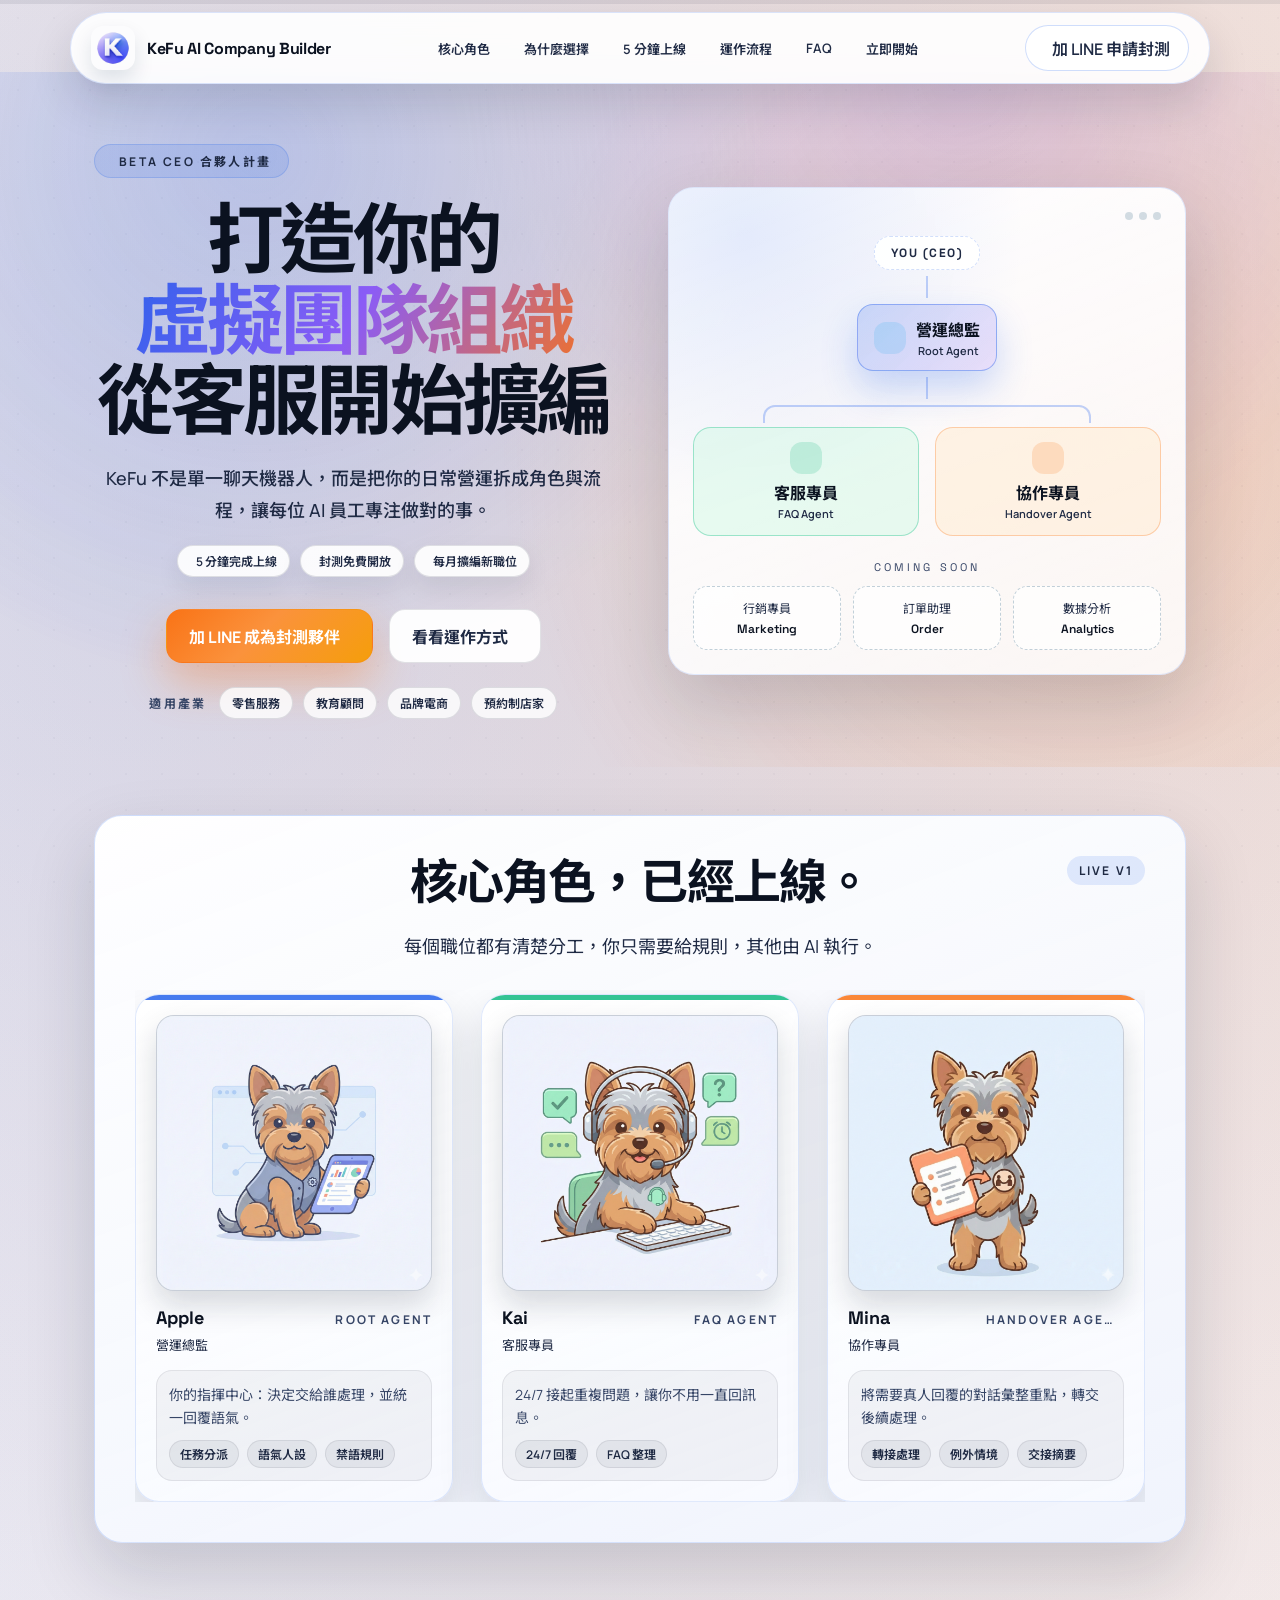
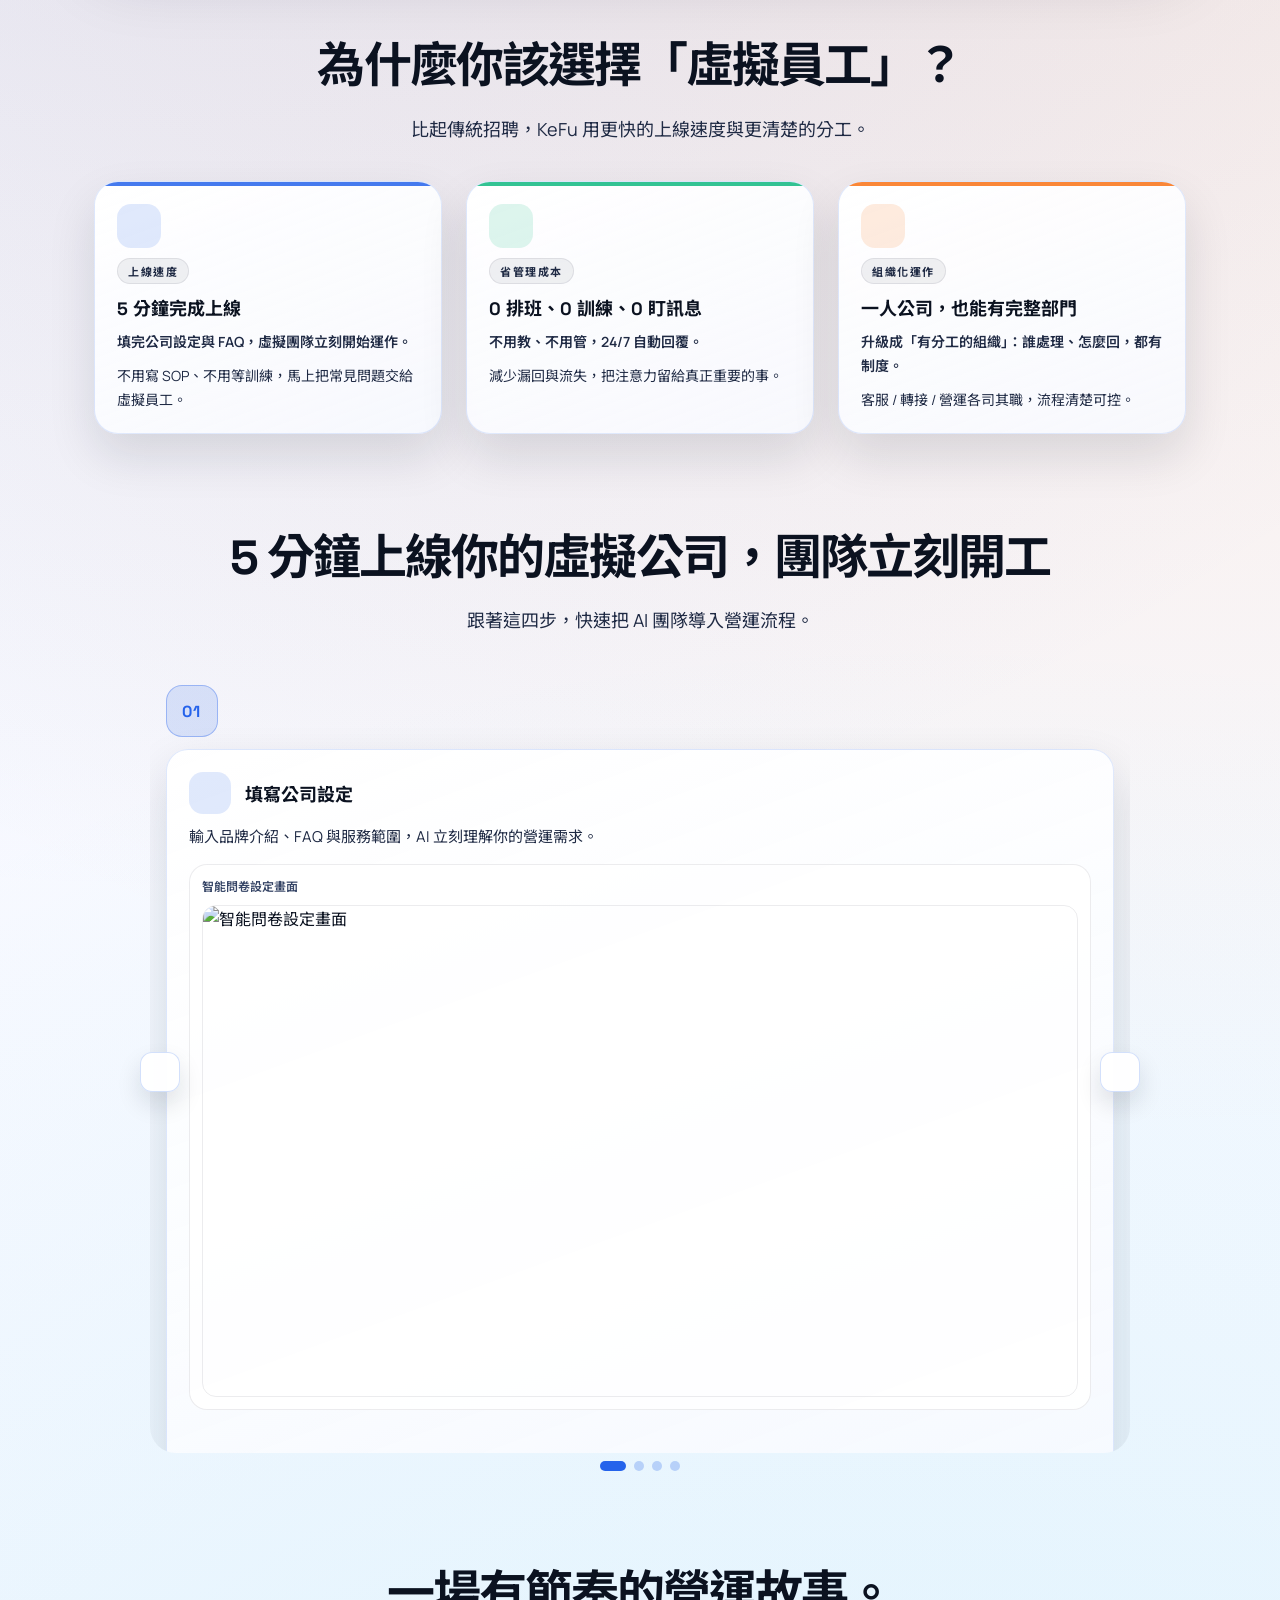
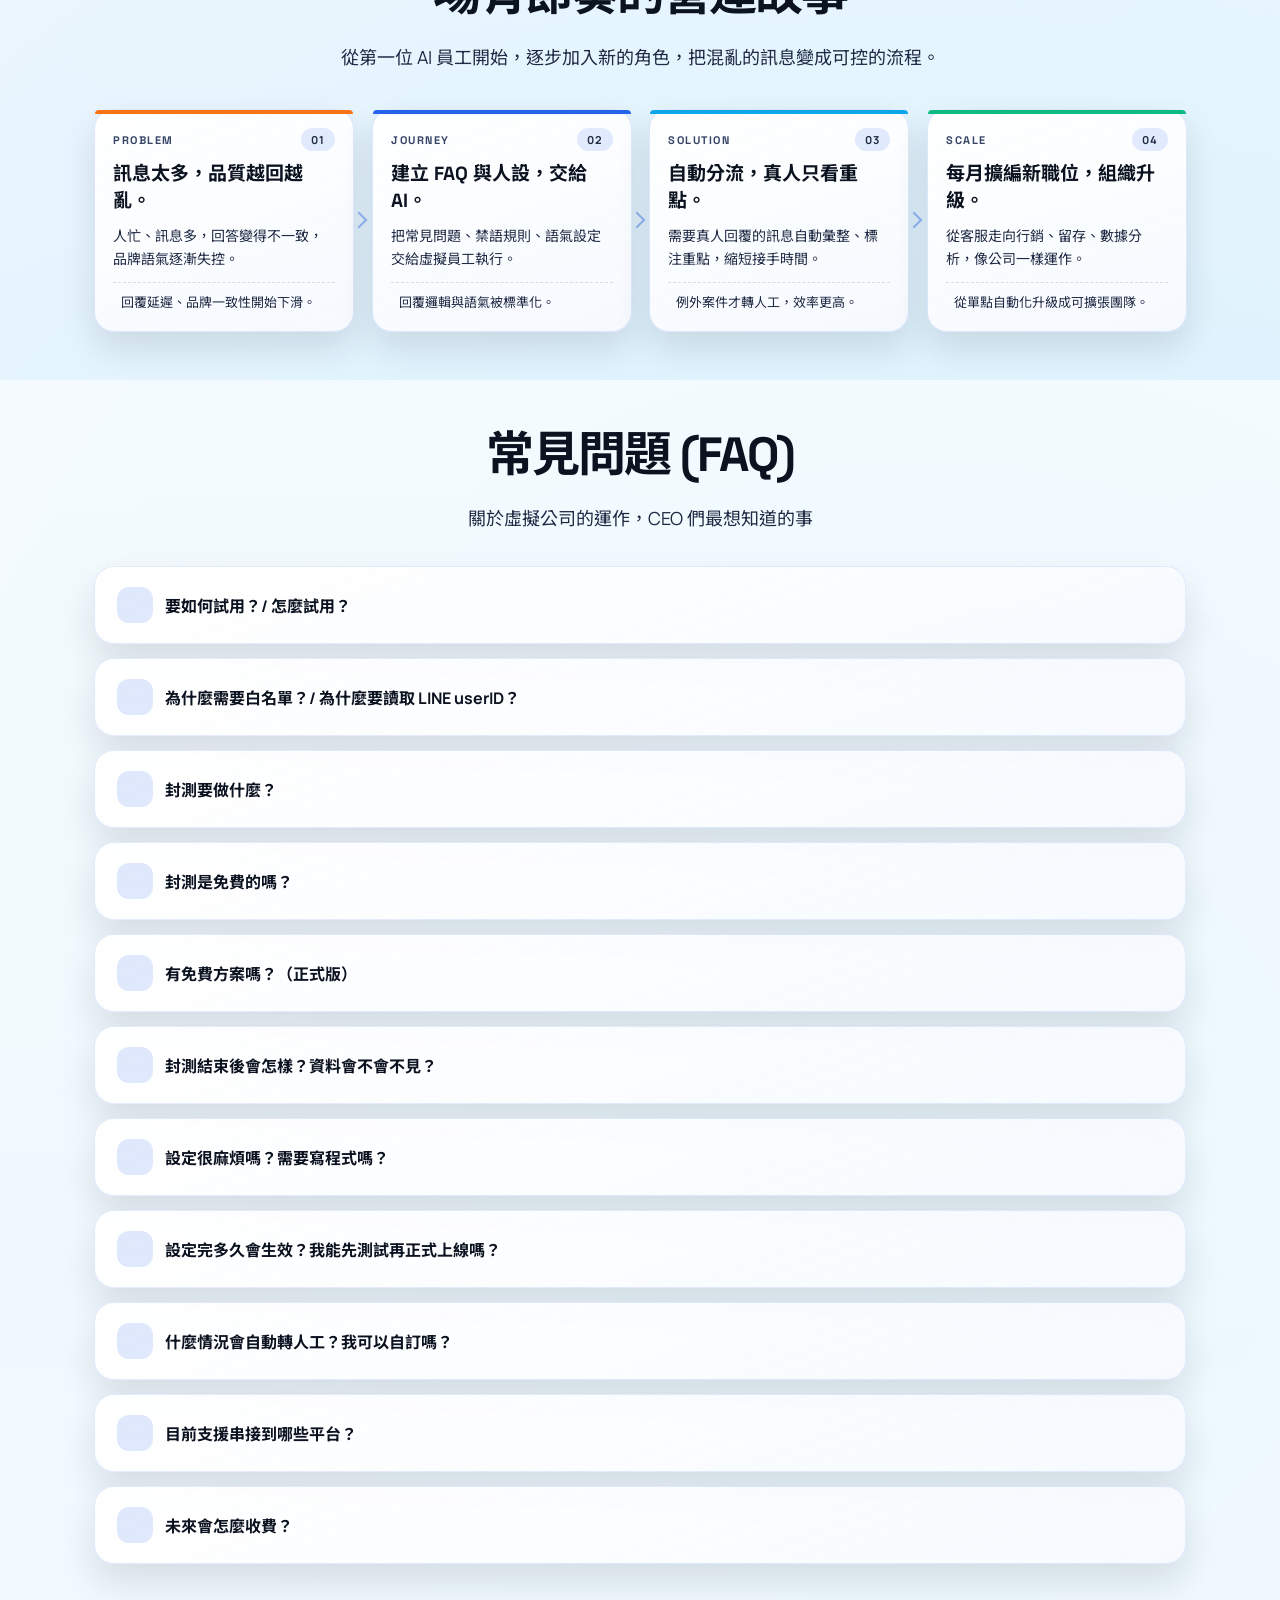
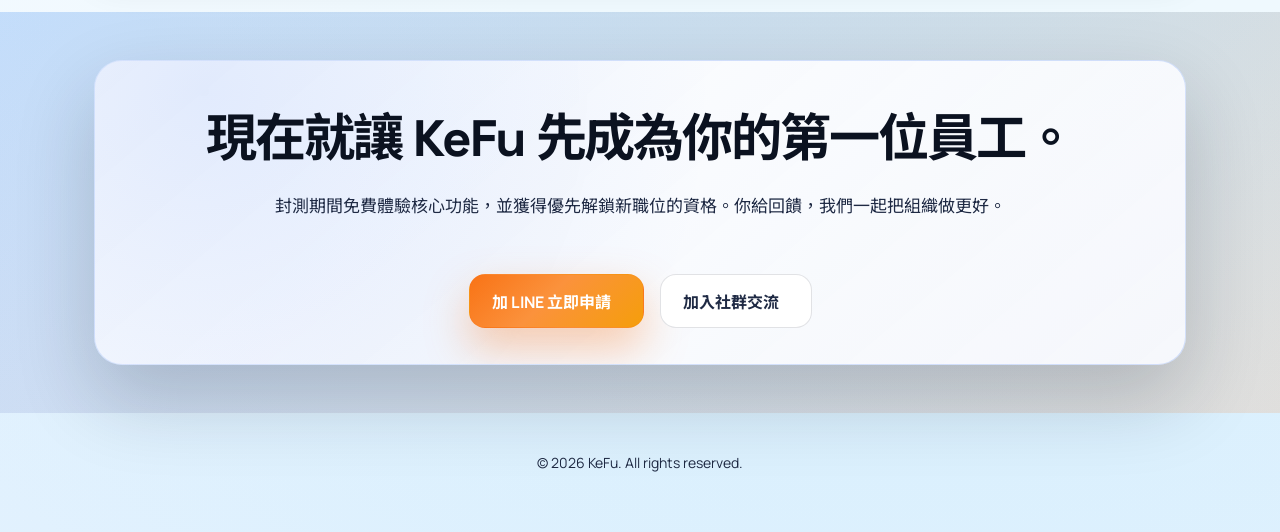
==== commit 3df30286: "射龍門" ====
--- a/index.html
+++ b/index.html
@@ -5,7 +5,7 @@
   <meta charset="utf-8" />
   <meta name="viewport" content="width=device-width, initial-scale=1" />
   <title>KeFu | 讓虛擬團隊替你加速成長</title>
-  <meta name="description" content="KeFu 用 AI 建立你的虛擬組織，從客服開始，每月擴編新職位。" />
+  <meta name="description" content="KeFu 用 AI 建立你的虛擬組織，從客服開始，每月擴編新職位！" />
   <meta name="keywords" content="KeFu, AI 客服, 虛擬員工, LINE 官方帳號, 客服自動化, AI 團隊" />
   <meta name="author" content="KeFu" />
   <meta name="robots" content="index,follow,max-image-preview:large,max-snippet:-1,max-video-preview:-1" />
@@ -589,7 +589,7 @@
       pointer-events: none;
     }
 
-    .hero__panel > * {
+    .hero__panel>* {
       position: relative;
       z-index: 1;
     }
@@ -1424,7 +1424,7 @@
       pointer-events: none;
     }
 
-    .org-chart > * {
+    .org-chart>* {
       position: relative;
       z-index: 1;
     }
@@ -1610,21 +1610,25 @@
     }
 
     @keyframes float-slow {
+
       0%,
       100% {
         transform: translateY(0);
       }
+
       50% {
         transform: translateY(-6px);
       }
     }
 
     @keyframes line-glow {
+
       0%,
       100% {
         opacity: 0.5;
         box-shadow: 0 0 0 rgba(14, 165, 233, 0);
       }
+
       50% {
         opacity: 1;
         box-shadow: 0 0 12px rgba(14, 165, 233, 0.35);
@@ -1720,11 +1724,11 @@
       }
     }
 
-    details > summary {
+    details>summary {
       list-style: none;
     }
 
-    details > summary::-webkit-details-marker {
+    details>summary::-webkit-details-marker {
       display: none;
     }
 
@@ -1750,7 +1754,7 @@
       pointer-events: none;
     }
 
-    .cta-card > * {
+    .cta-card>* {
       position: relative;
       z-index: 1;
     }
@@ -2144,6 +2148,7 @@
     }
 
     @media (prefers-reduced-motion: reduce) {
+
       .btn,
       .nav__cta,
       .chapter,
@@ -2351,65 +2356,59 @@
               <i data-lucide="chevron-left" class="w-4 h-4"></i>
             </button>
             <div class="org-people" data-org-people>
-            <article class="org-person-card org-person-card--primary">
-              <img class="org-person-avatar"
-                src="./image/RootAgent.png"
-                alt="Apple 虛擬員工照片" />
-              <div class="org-person-info">
-                <div class="org-person-row">
-                  <span class="org-person-name">Apple</span>
-                  <span class="org-person-role">Root Agent</span>
+              <article class="org-person-card org-person-card--primary">
+                <img class="org-person-avatar" src="./image/RootAgent.png" alt="Apple 虛擬員工照片" />
+                <div class="org-person-info">
+                  <div class="org-person-row">
+                    <span class="org-person-name">Apple</span>
+                    <span class="org-person-role">Root Agent</span>
+                  </div>
+                  <span class="org-person-note">營運總監</span>
                 </div>
-                <span class="org-person-note">營運總監</span>
-              </div>
-              <div class="org-person-meta">
-                <p class="org-person-desc">你的指揮中心：決定交給誰處理，並統一回覆語氣。</p>
-                <div class="org-person-tags">
-                  <span class="org-person-tag">任務分派</span>
-                  <span class="org-person-tag">語氣人設</span>
-                  <span class="org-person-tag">禁語規則</span>
+                <div class="org-person-meta">
+                  <p class="org-person-desc">你的指揮中心：決定交給誰處理，並統一回覆語氣。</p>
+                  <div class="org-person-tags">
+                    <span class="org-person-tag">任務分派</span>
+                    <span class="org-person-tag">語氣人設</span>
+                    <span class="org-person-tag">禁語規則</span>
+                  </div>
                 </div>
-              </div>
-            </article>
-            <article class="org-person-card org-person-card--emerald">
-              <img class="org-person-avatar"
-                src="./image/FAQAgent.png"
-                alt="Kai 虛擬員工照片" />
-              <div class="org-person-info">
-                <div class="org-person-row">
-                  <span class="org-person-name">Kai</span>
-                  <span class="org-person-role">FAQ Agent</span>
+              </article>
+              <article class="org-person-card org-person-card--emerald">
+                <img class="org-person-avatar" src="./image/FAQAgent.png" alt="Kai 虛擬員工照片" />
+                <div class="org-person-info">
+                  <div class="org-person-row">
+                    <span class="org-person-name">Kai</span>
+                    <span class="org-person-role">FAQ Agent</span>
+                  </div>
+                  <span class="org-person-note">客服專員</span>
                 </div>
-                <span class="org-person-note">客服專員</span>
-              </div>
-              <div class="org-person-meta">
-                <p class="org-person-desc">24/7 接起重複問題，讓你不用一直回訊息。</p>
-                <div class="org-person-tags">
-                  <span class="org-person-tag">24/7 回覆</span>
-                  <span class="org-person-tag">FAQ 整理</span>
+                <div class="org-person-meta">
+                  <p class="org-person-desc">24/7 接起重複問題，讓你不用一直回訊息。</p>
+                  <div class="org-person-tags">
+                    <span class="org-person-tag">24/7 回覆</span>
+                    <span class="org-person-tag">FAQ 整理</span>
+                  </div>
                 </div>
-              </div>
-            </article>
-            <article class="org-person-card org-person-card--amber">
-              <img class="org-person-avatar"
-                src="./image/HandoverAgent.png"
-                alt="Mina 虛擬員工照片" />
-              <div class="org-person-info">
-                <div class="org-person-row">
-                  <span class="org-person-name">Mina</span>
-                  <span class="org-person-role">Handover Agent</span>
+              </article>
+              <article class="org-person-card org-person-card--amber">
+                <img class="org-person-avatar" src="./image/HandoverAgent.png" alt="Mina 虛擬員工照片" />
+                <div class="org-person-info">
+                  <div class="org-person-row">
+                    <span class="org-person-name">Mina</span>
+                    <span class="org-person-role">Handover Agent</span>
+                  </div>
+                  <span class="org-person-note">協作專員</span>
                 </div>
-                <span class="org-person-note">協作專員</span>
-              </div>
-              <div class="org-person-meta">
-                <p class="org-person-desc">將需要真人回覆的對話彙整重點，轉交後續處理。</p>
-                <div class="org-person-tags">
-                  <span class="org-person-tag">轉接處理</span>
-                  <span class="org-person-tag">例外情境</span>
-                  <span class="org-person-tag">交接摘要</span>
+                <div class="org-person-meta">
+                  <p class="org-person-desc">將需要真人回覆的對話彙整重點，轉交後續處理。</p>
+                  <div class="org-person-tags">
+                    <span class="org-person-tag">轉接處理</span>
+                    <span class="org-person-tag">例外情境</span>
+                    <span class="org-person-tag">交接摘要</span>
+                  </div>
                 </div>
-              </div>
-            </article>
+              </article>
             </div>
             <button class="org-people-nav org-people-nav--next" type="button" data-org-next aria-label="下一位員工">
               <i data-lucide="chevron-right" class="w-4 h-4"></i>
@@ -2475,8 +2474,8 @@
                     <p class="step-label">智能問卷設定畫面</p>
                     <img
                       src="https://res.cloudinary.com/dvheto44g/image/upload/v1769243874/%E5%9F%BA%E6%9C%AC%E8%A8%AD%E5%AE%9A_ku6ctk.png"
-                      alt="智能問卷設定畫面" loading="lazy" class="product-image" data-lightbox role="button"
-                      tabindex="0" aria-label="開啟智能問卷設定畫面預覽" />
+                      alt="智能問卷設定畫面" loading="lazy" class="product-image" data-lightbox role="button" tabindex="0"
+                      aria-label="開啟智能問卷設定畫面預覽" />
                   </div>
                 </div>
               </article>
@@ -2493,8 +2492,8 @@
                     <p class="step-label">虛擬員工設定畫面</p>
                     <img
                       src="https://res.cloudinary.com/dvheto44g/image/upload/v1769244271/AI_%E8%87%AA%E5%8B%95%E7%B7%A8%E5%88%B6%E5%9C%98%E9%9A%8A_fcgjyj.png"
-                      alt="虛擬員工設定畫面" loading="lazy" class="product-image" data-lightbox role="button"
-                      tabindex="0" aria-label="開啟虛擬員工設定畫面預覽" />
+                      alt="虛擬員工設定畫面" loading="lazy" class="product-image" data-lightbox role="button" tabindex="0"
+                      aria-label="開啟虛擬員工設定畫面預覽" />
                   </div>
                 </div>
               </article>
@@ -2511,8 +2510,8 @@
                     <p class="step-label">LINE 設定畫面</p>
                     <img
                       src="https://res.cloudinary.com/dvheto44g/image/upload/v1769244419/%E9%83%A8%E7%BD%B2%E7%95%AB%E9%9D%A2_s66q9t.png"
-                      alt="LINE 設定畫面" loading="lazy" class="product-image" data-lightbox role="button"
-                      tabindex="0" aria-label="開啟 LINE 設定畫面預覽" />
+                      alt="LINE 設定畫面" loading="lazy" class="product-image" data-lightbox role="button" tabindex="0"
+                      aria-label="開啟 LINE 設定畫面預覽" />
                   </div>
                 </div>
               </article>
@@ -2609,7 +2608,7 @@
       </div>
     </section>
 
-    
+
 
     <section class="faq-section" id="faq">
       <div class="container reveal">
@@ -2752,7 +2751,9 @@
               加 LINE 立即申請
               <i data-lucide="arrow-up-right" class="w-4 h-4"></i>
             </a>
-            <a class="btn btn--ghost" href="https://line.me/ti/g2/EUKFAFOioWdGOSvRXtRO1BtcKDIdPMeV1sajaQ?utm_source=invitation&utm_medium=link_copy&utm_campaign=default" target="_blank" rel="noreferrer">
+            <a class="btn btn--ghost"
+              href="https://line.me/ti/g2/EUKFAFOioWdGOSvRXtRO1BtcKDIdPMeV1sajaQ?utm_source=invitation&utm_medium=link_copy&utm_campaign=default"
+              target="_blank" rel="noreferrer">
               加入社群交流
               <i data-lucide="messages-square" class="w-4 h-4"></i>
             </a>
@@ -2762,8 +2763,7 @@
     </section>
   </main>
 
-  <div id="image-preview-modal" class="image-preview-modal" role="dialog" aria-modal="true"
-    aria-label="圖片預覽">
+  <div id="image-preview-modal" class="image-preview-modal" role="dialog" aria-modal="true" aria-label="圖片預覽">
     <div class="image-preview-frame">
       <button type="button" class="image-preview-close" data-image-preview-close aria-label="關閉圖片預覽">
         <i data-lucide="x" class="w-4 h-4"></i>
@@ -3181,4 +3181,4 @@
   </script>
 </body>
 
-</html>
+</html>
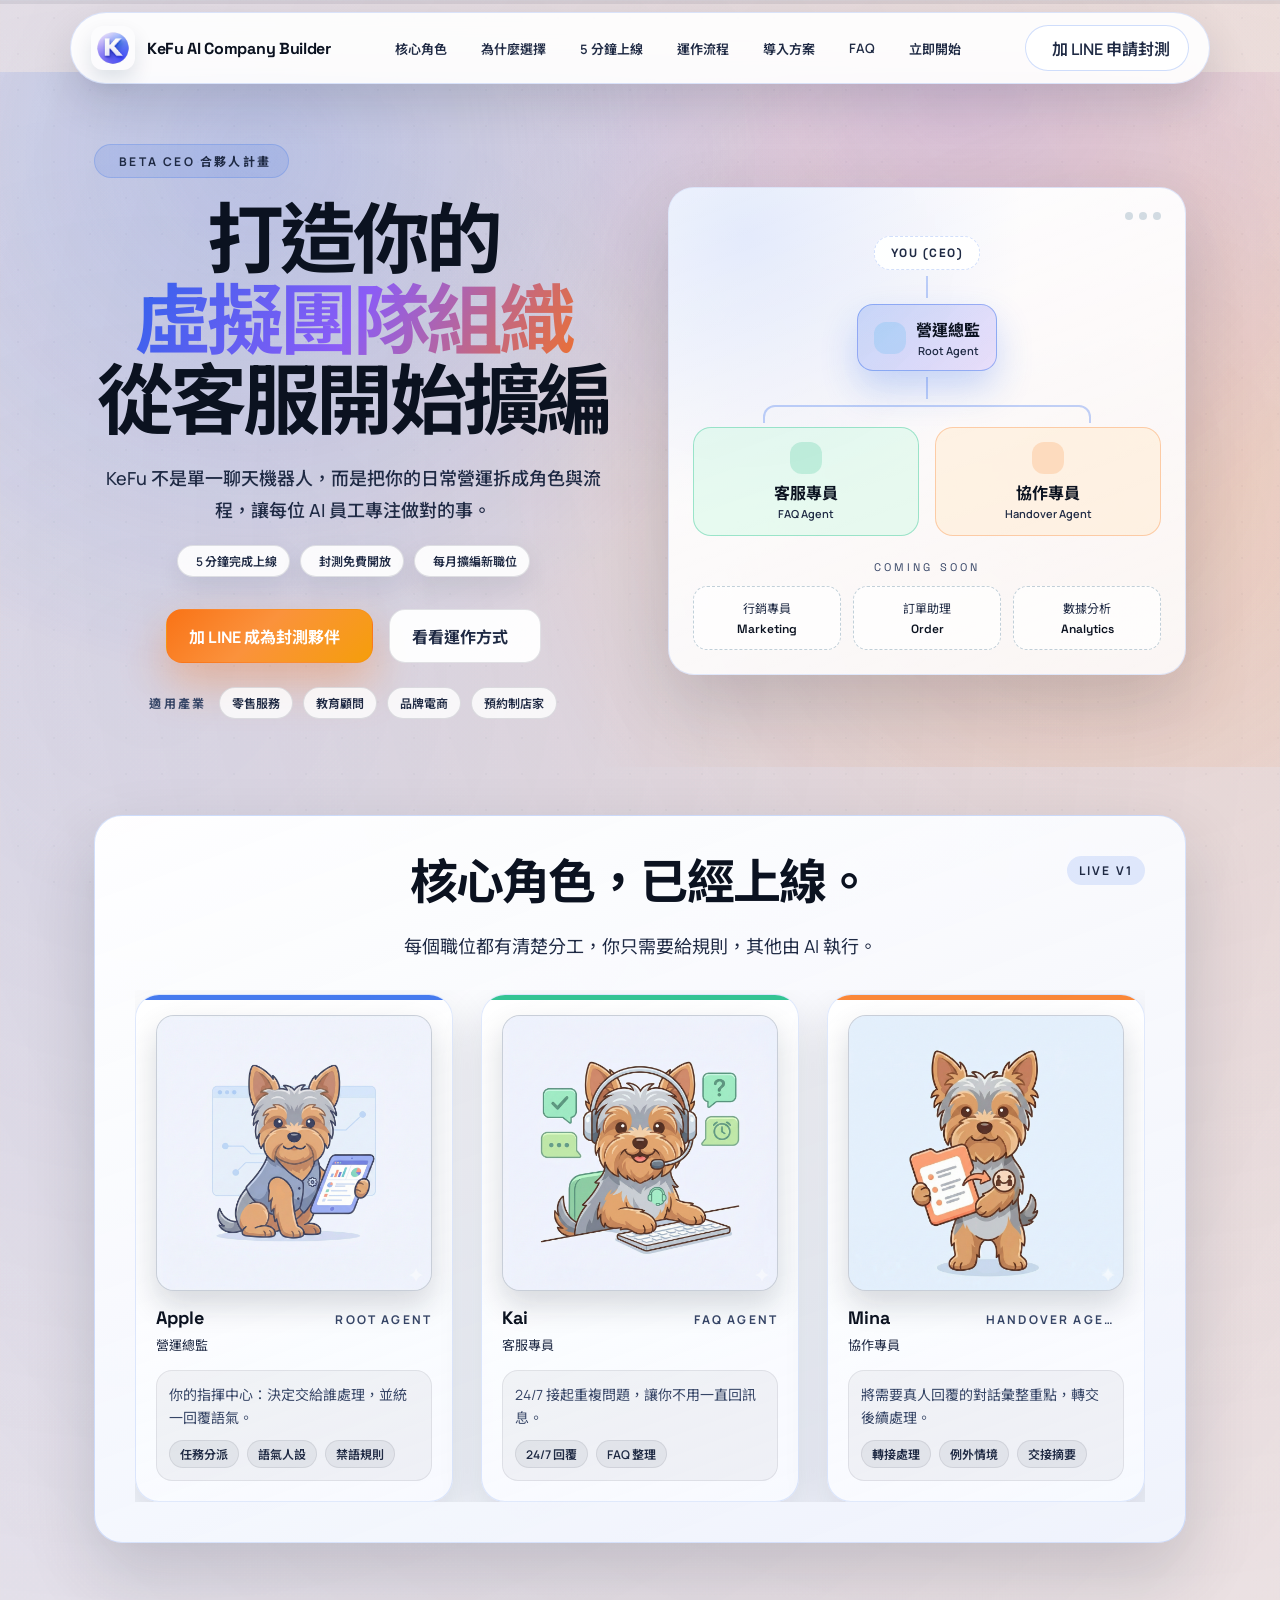
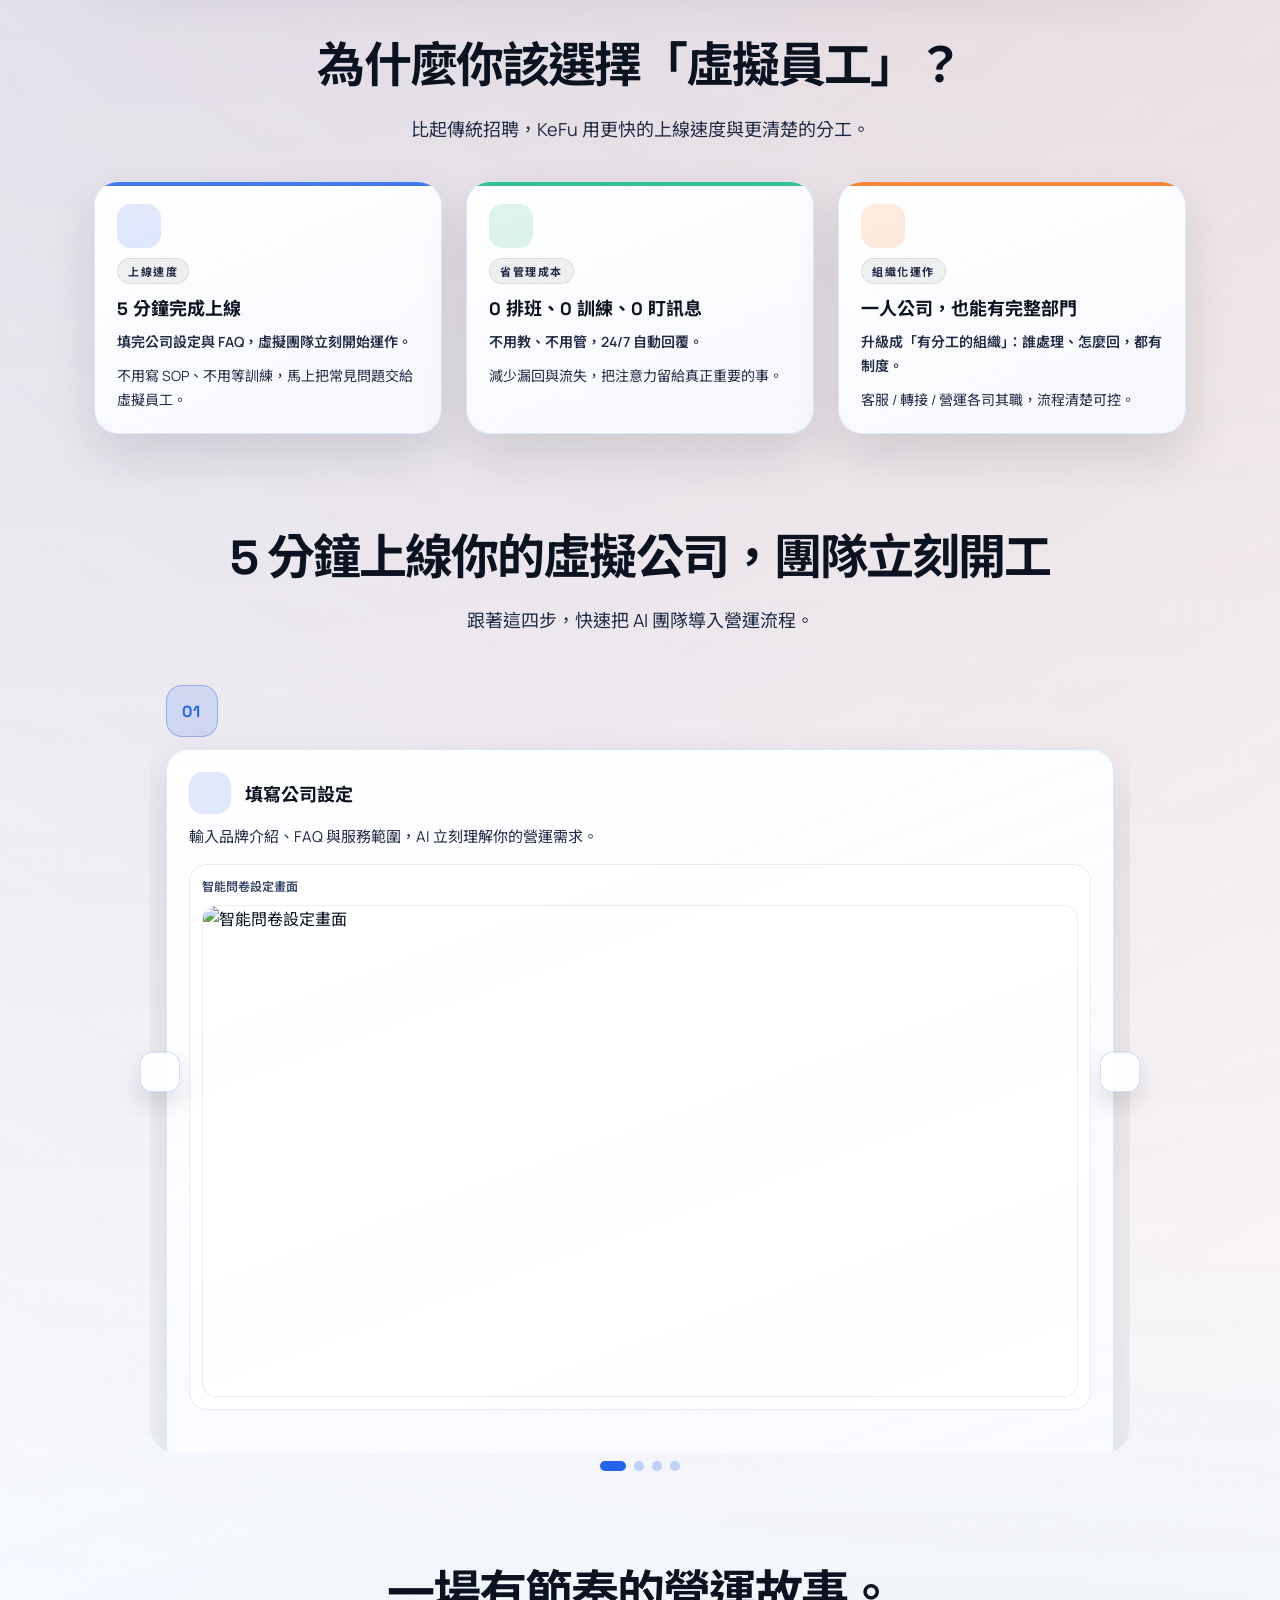
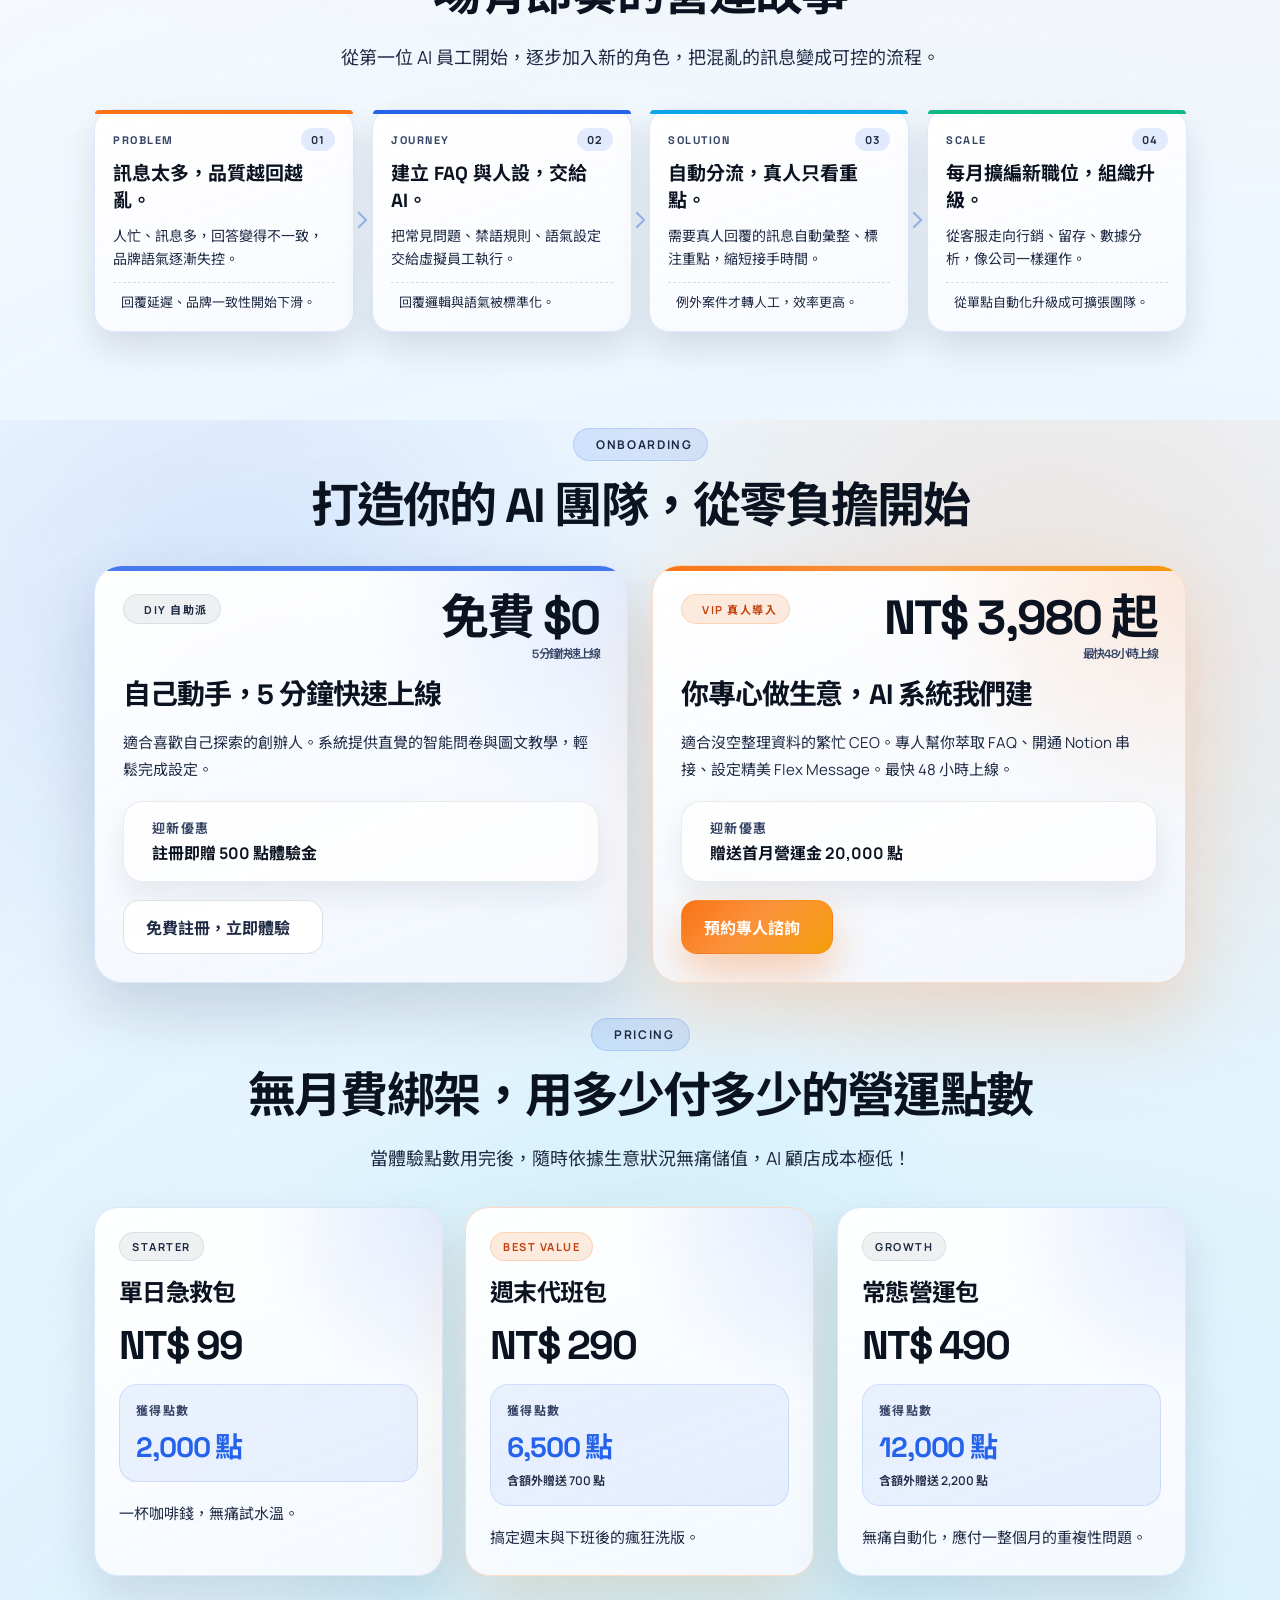
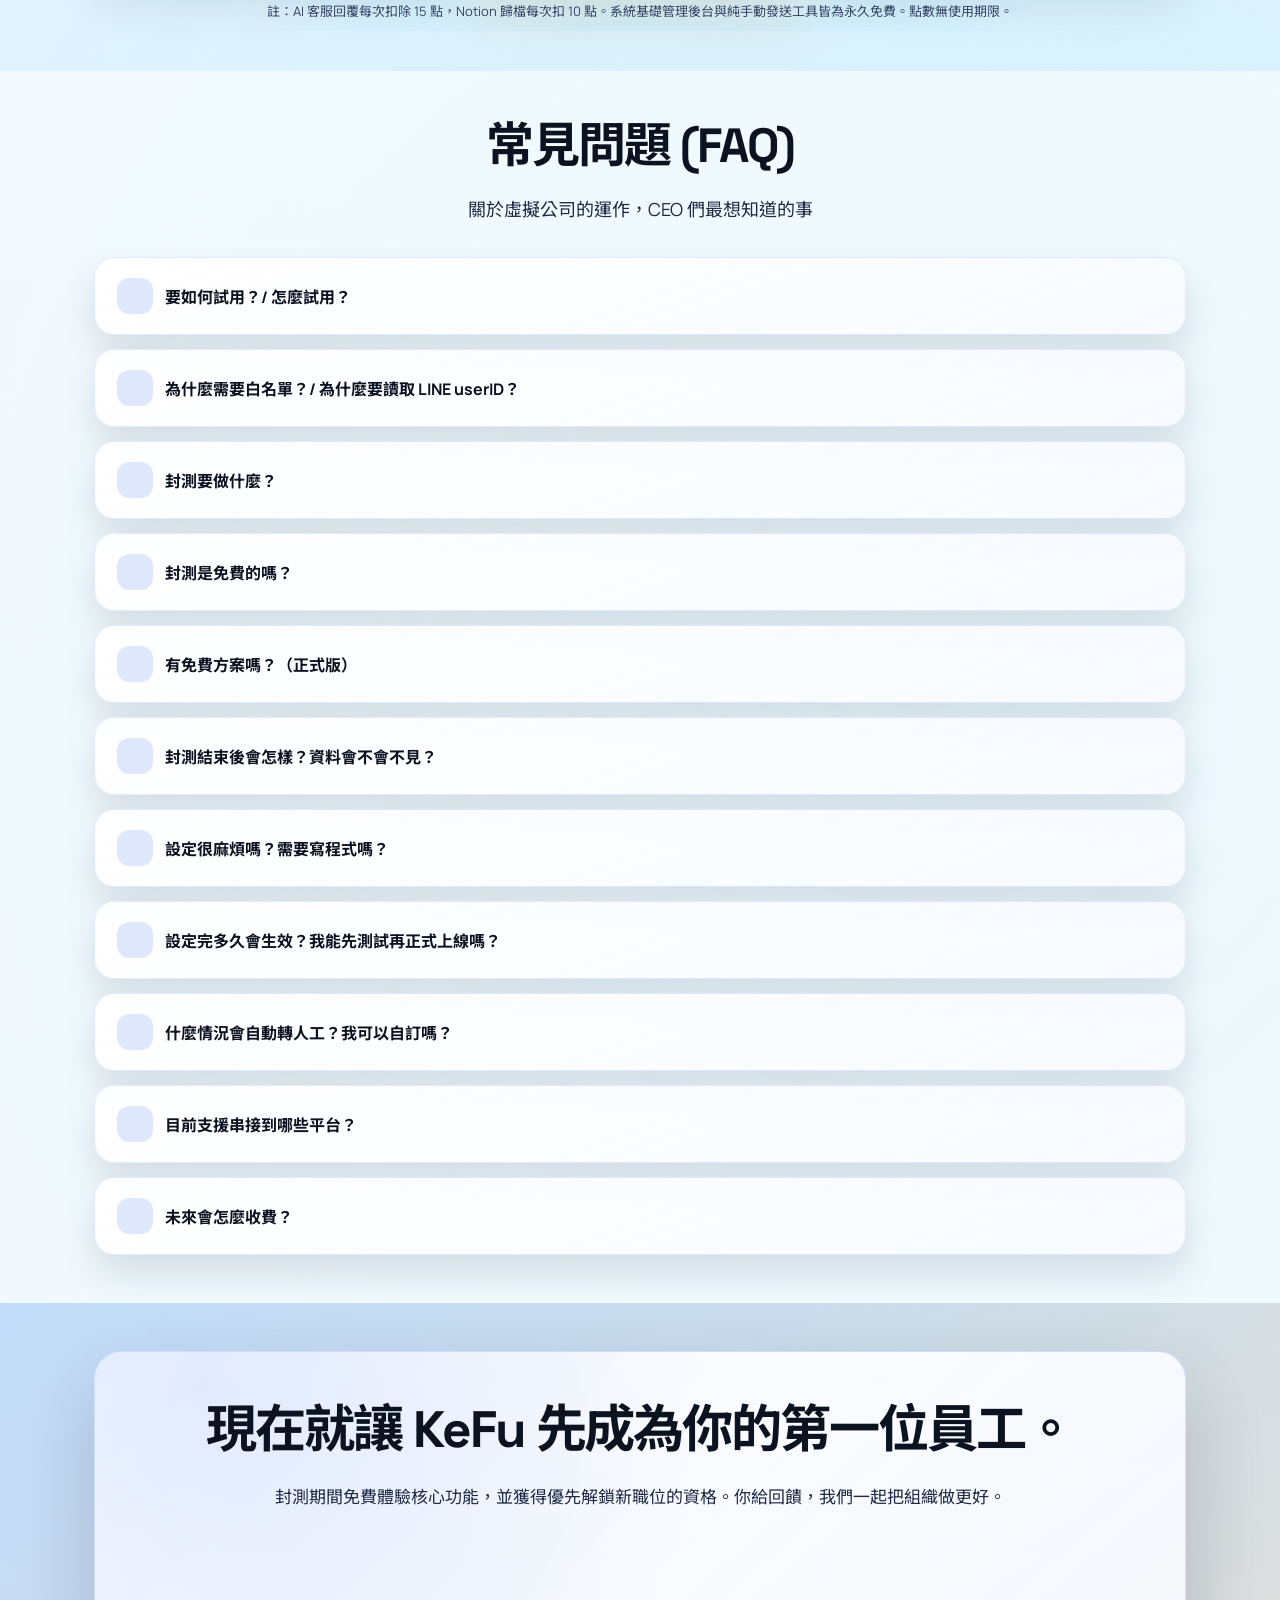
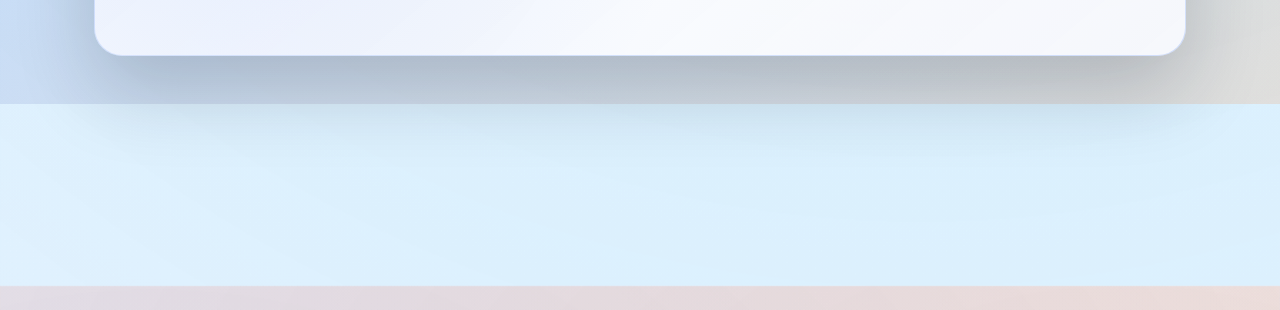
==== commit 46f0141e: "新增三個頁面＋新增價錢" ====
--- a/index.html
+++ b/index.html
@@ -1645,6 +1645,362 @@
       background: rgba(255, 255, 255, 0.6);
     }
 
+    .pricing-section {
+      padding: 48px 0;
+      position: relative;
+    }
+
+    .pricing-section::before {
+      content: "";
+      position: absolute;
+      inset: 40px 0;
+      background:
+        radial-gradient(circle at 18% 16%, rgba(37, 99, 235, 0.12), transparent 30%),
+        radial-gradient(circle at 82% 18%, rgba(249, 115, 22, 0.14), transparent 34%),
+        radial-gradient(circle at 50% 84%, rgba(34, 211, 238, 0.12), transparent 36%);
+      pointer-events: none;
+      z-index: 0;
+    }
+
+    .pricing-section .container {
+      position: relative;
+      z-index: 1;
+    }
+
+    .pricing-block+.pricing-block {
+      margin-top: 34px;
+    }
+
+    .pricing-header {
+      text-align: center;
+      margin-bottom: 32px;
+    }
+
+    .pricing-header__eyebrow {
+      display: inline-flex;
+      align-items: center;
+      gap: 8px;
+      padding: 7px 14px;
+      border-radius: 999px;
+      background: rgba(37, 99, 235, 0.12);
+      border: 1px solid rgba(37, 99, 235, 0.18);
+      font-size: 12px;
+      font-weight: 700;
+      letter-spacing: 0.14em;
+      text-transform: uppercase;
+      color: var(--ink-700);
+      margin-bottom: 18px;
+    }
+
+    .pricing-header__eyebrow i {
+      color: var(--primary);
+    }
+
+    .pricing-intro-grid {
+      display: grid;
+      grid-template-columns: repeat(2, minmax(0, 1fr));
+      gap: 24px;
+    }
+
+    .intro-card {
+      --intro-accent: rgba(37, 99, 235, 0.85);
+      --intro-soft: rgba(37, 99, 235, 0.12);
+      position: relative;
+      display: flex;
+      flex-direction: column;
+      gap: 18px;
+      min-height: 100%;
+      padding: 28px;
+      border-radius: 28px;
+      background: linear-gradient(160deg, rgba(255, 255, 255, 0.98), rgba(242, 247, 255, 0.9));
+      border: 1px solid rgba(37, 99, 235, 0.14);
+      box-shadow: 0 28px 64px rgba(15, 23, 42, 0.14);
+      overflow: hidden;
+      transition: transform 0.2s ease, box-shadow 0.2s ease, border-color 0.2s ease;
+    }
+
+    .intro-card::before {
+      content: "";
+      position: absolute;
+      left: 0;
+      top: 0;
+      width: 100%;
+      height: 5px;
+      background: var(--intro-accent);
+    }
+
+    .intro-card::after {
+      content: "";
+      position: absolute;
+      inset: 0;
+      background: radial-gradient(circle at top right, var(--intro-soft), transparent 40%);
+      pointer-events: none;
+      opacity: 0.9;
+    }
+
+    .intro-card>* {
+      position: relative;
+      z-index: 1;
+    }
+
+    .intro-card--vip {
+      --intro-soft: rgba(249, 115, 22, 0.16);
+      transform: translateY(-8px);
+      border-color: rgba(249, 115, 22, 0.24);
+      box-shadow: 0 34px 74px rgba(249, 115, 22, 0.2);
+    }
+
+    .intro-card--vip::before {
+      background: linear-gradient(135deg, #f97316, #fb923c 45%, #f59e0b);
+    }
+
+    .intro-card:hover {
+      transform: translateY(-4px);
+      box-shadow: 0 34px 74px rgba(15, 23, 42, 0.18);
+      border-color: rgba(37, 99, 235, 0.22);
+    }
+
+    .intro-card--vip:hover {
+      transform: translateY(-10px);
+      box-shadow: 0 38px 80px rgba(249, 115, 22, 0.24);
+      border-color: rgba(249, 115, 22, 0.3);
+    }
+
+    .intro-card__top {
+      display: flex;
+      justify-content: space-between;
+      gap: 16px;
+      align-items: flex-start;
+    }
+
+    .intro-card__label {
+      display: inline-flex;
+      align-items: center;
+      gap: 8px;
+      padding: 6px 12px;
+      border-radius: 999px;
+      background: rgba(15, 23, 42, 0.06);
+      border: 1px solid rgba(15, 23, 42, 0.08);
+      font-size: 11px;
+      font-weight: 700;
+      letter-spacing: 0.14em;
+      text-transform: uppercase;
+      color: var(--ink-700);
+    }
+
+    .intro-card__label--vip {
+      background: rgba(249, 115, 22, 0.14);
+      border-color: rgba(249, 115, 22, 0.2);
+      color: #c2410c;
+    }
+
+    .intro-card__price {
+      font-size: clamp(2rem, 4vw, 3rem);
+      font-weight: 700;
+      font-family: var(--font-display);
+      letter-spacing: -0.04em;
+      line-height: 1;
+      text-align: right;
+    }
+
+    .intro-card__price-note {
+      display: block;
+      margin-top: 6px;
+      font-size: 12px;
+      font-weight: 600;
+      color: var(--ink-500);
+    }
+
+    .intro-card__title {
+      font-size: 28px;
+      line-height: 1.18;
+      letter-spacing: -0.04em;
+      font-family: var(--font-display);
+    }
+
+    .intro-card__desc {
+      color: var(--ink-700);
+      line-height: 1.8;
+      font-size: 15px;
+    }
+
+    .intro-card__perk {
+      display: flex;
+      align-items: flex-start;
+      gap: 12px;
+      padding: 16px;
+      border-radius: 20px;
+      background: rgba(255, 255, 255, 0.78);
+      border: 1px solid rgba(15, 23, 42, 0.08);
+      box-shadow: 0 14px 30px rgba(15, 23, 42, 0.08);
+    }
+
+    .intro-card__perk i {
+      color: var(--cta);
+      flex-shrink: 0;
+      margin-top: 2px;
+    }
+
+    .intro-card__perk strong {
+      display: block;
+      font-size: 13px;
+      letter-spacing: 0.1em;
+      text-transform: uppercase;
+      color: var(--ink-500);
+      margin-bottom: 4px;
+    }
+
+    .intro-card__perk span {
+      display: block;
+      color: var(--ink-900);
+      font-size: 16px;
+      font-weight: 700;
+      line-height: 1.5;
+    }
+
+    .intro-card .btn {
+      margin-top: auto;
+      width: fit-content;
+    }
+
+    .points-grid {
+      display: grid;
+      grid-template-columns: repeat(3, minmax(0, 1fr));
+      gap: 22px;
+    }
+
+    .points-card {
+      position: relative;
+      display: flex;
+      flex-direction: column;
+      gap: 18px;
+      min-height: 100%;
+      padding: 24px;
+      border-radius: 24px;
+      background: linear-gradient(160deg, rgba(255, 255, 255, 0.97), rgba(248, 250, 255, 0.88));
+      border: 1px solid rgba(37, 99, 235, 0.14);
+      box-shadow: 0 22px 50px rgba(15, 23, 42, 0.12);
+      overflow: hidden;
+      transition: transform 0.2s ease, box-shadow 0.2s ease, border-color 0.2s ease;
+    }
+
+    .points-card::before {
+      content: "";
+      position: absolute;
+      inset: 0;
+      background: radial-gradient(circle at top right, rgba(37, 99, 235, 0.12), transparent 38%);
+      pointer-events: none;
+    }
+
+    .points-card>* {
+      position: relative;
+      z-index: 1;
+    }
+
+    .points-card--popular {
+      transform: translateY(-10px);
+      border-color: rgba(249, 115, 22, 0.24);
+      box-shadow: 0 30px 66px rgba(249, 115, 22, 0.18);
+    }
+
+    .points-card:hover {
+      transform: translateY(-4px);
+      box-shadow: 0 30px 60px rgba(15, 23, 42, 0.16);
+      border-color: rgba(37, 99, 235, 0.22);
+    }
+
+    .points-card--popular:hover {
+      transform: translateY(-12px);
+      box-shadow: 0 36px 74px rgba(249, 115, 22, 0.22);
+      border-color: rgba(249, 115, 22, 0.32);
+    }
+
+    .points-card__badge {
+      display: inline-flex;
+      align-items: center;
+      width: fit-content;
+      padding: 6px 12px;
+      border-radius: 999px;
+      background: rgba(15, 23, 42, 0.06);
+      border: 1px solid rgba(15, 23, 42, 0.08);
+      font-size: 11px;
+      font-weight: 700;
+      letter-spacing: 0.14em;
+      text-transform: uppercase;
+      color: var(--ink-700);
+    }
+
+    .points-card__badge--popular {
+      background: rgba(249, 115, 22, 0.14);
+      border-color: rgba(249, 115, 22, 0.2);
+      color: #c2410c;
+    }
+
+    .points-card__name {
+      font-size: 24px;
+      font-weight: 700;
+      line-height: 1.2;
+      letter-spacing: -0.03em;
+      font-family: var(--font-display);
+    }
+
+    .points-card__price {
+      font-size: 40px;
+      font-weight: 700;
+      line-height: 1;
+      letter-spacing: -0.05em;
+      font-family: var(--font-display);
+      color: var(--ink-900);
+    }
+
+    .points-card__points {
+      padding: 16px;
+      border-radius: 18px;
+      background: rgba(37, 99, 235, 0.08);
+      border: 1px solid rgba(37, 99, 235, 0.14);
+    }
+
+    .points-card__points-label {
+      display: block;
+      margin-bottom: 6px;
+      font-size: 12px;
+      font-weight: 700;
+      letter-spacing: 0.12em;
+      text-transform: uppercase;
+      color: var(--ink-500);
+    }
+
+    .points-card__points-value {
+      display: block;
+      font-size: 28px;
+      font-weight: 700;
+      letter-spacing: -0.04em;
+      font-family: var(--font-display);
+      color: var(--primary);
+    }
+
+    .points-card__points-note {
+      display: block;
+      margin-top: 6px;
+      font-size: 12px;
+      font-weight: 600;
+      color: var(--ink-700);
+    }
+
+    .points-card__desc {
+      color: var(--ink-700);
+      line-height: 1.8;
+      font-size: 15px;
+    }
+
+    .pricing-note {
+      margin-top: 24px;
+      text-align: center;
+      font-size: 13px;
+      line-height: 1.8;
+      color: var(--ink-500);
+    }
+
     .faq-header {
       margin-bottom: 32px;
     }
@@ -1780,6 +2136,44 @@
       font-size: 14px;
     }
 
+    .footer__contact {
+      margin-bottom: 12px;
+      font-size: 13px;
+      color: rgba(54, 69, 102, 0.82);
+    }
+
+    .footer__contact a {
+      color: var(--ink-700);
+      transition: color 0.2s ease;
+    }
+
+    .footer__contact a:hover {
+      color: var(--primary);
+    }
+
+    .footer__links {
+      display: flex;
+      flex-wrap: wrap;
+      justify-content: center;
+      align-items: center;
+      gap: 10px;
+      margin-bottom: 14px;
+      font-size: 12px;
+      color: rgba(54, 69, 102, 0.72);
+    }
+
+    .footer__links a {
+      transition: color 0.2s ease;
+    }
+
+    .footer__links a:hover {
+      color: var(--ink-900);
+    }
+
+    .footer__divider {
+      color: rgba(54, 69, 102, 0.42);
+    }
+
     .reveal {
       opacity: 0;
       transform: translateY(24px);
@@ -1825,7 +2219,9 @@
       .stats,
       .chapters,
       .org-coming__grid,
-      .why-grid {
+      .why-grid,
+      .pricing-intro-grid,
+      .points-grid {
         grid-template-columns: 1fr;
       }
 
@@ -1935,6 +2331,81 @@
 
       .cta-card {
         padding: 28px;
+      }
+
+      .pricing-header {
+        margin-bottom: 24px;
+      }
+
+      .pricing-header__eyebrow {
+        margin-bottom: 14px;
+        font-size: 11px;
+        letter-spacing: 0.12em;
+      }
+
+      .pricing-block+.pricing-block {
+        margin-top: 28px;
+      }
+
+      .intro-card,
+      .points-card {
+        padding: 20px;
+        border-radius: 22px;
+      }
+
+      .intro-card--vip,
+      .points-card--popular {
+        transform: none;
+      }
+
+      .intro-card:hover,
+      .intro-card--vip:hover,
+      .points-card:hover,
+      .points-card--popular:hover {
+        transform: none;
+      }
+
+      .intro-card__top {
+        flex-direction: column;
+        align-items: flex-start;
+      }
+
+      .intro-card__price {
+        text-align: left;
+        font-size: clamp(1.9rem, 8vw, 2.4rem);
+      }
+
+      .intro-card__title {
+        font-size: 24px;
+      }
+
+      .intro-card__desc,
+      .points-card__desc {
+        font-size: 14px;
+      }
+
+      .intro-card .btn {
+        width: 100%;
+      }
+
+      .points-card__name {
+        font-size: 22px;
+      }
+
+      .points-card__price {
+        font-size: 34px;
+      }
+
+      .points-card__points {
+        padding: 14px;
+      }
+
+      .points-card__points-value {
+        font-size: 24px;
+      }
+
+      .pricing-note {
+        font-size: 12px;
       }
 
       .hero__panel {
@@ -2152,6 +2623,8 @@
       .btn,
       .nav__cta,
       .chapter,
+      .intro-card,
+      .points-card,
       .reveal,
       [data-animate],
       .steps-track,
@@ -2206,6 +2679,7 @@
         <a class="nav-link" href="#why-virtual-employees">為什麼選擇</a>
         <a class="nav-link" href="#steps">5 分鐘上線</a>
         <a class="nav-link" href="#chapters">運作流程</a>
+        <a class="nav-link" href="#pricing">導入方案</a>
         <a class="nav-link" href="#faq">FAQ</a>
         <a class="nav-link" href="#cta">立即開始</a>
       </div>
@@ -2229,6 +2703,7 @@
         <a href="#why-virtual-employees">為什麼選擇</a>
         <a href="#steps">5 分鐘上線</a>
         <a href="#chapters">運作流程</a>
+        <a href="#pricing">導入方案</a>
         <a href="#faq">FAQ</a>
         <a href="#cta">立即開始</a>
       </div>
@@ -2608,7 +3083,120 @@
       </div>
     </section>
 
-
+    <section class="pricing-section" id="pricing">
+      <div class="container reveal">
+        <div class="pricing-block">
+          <div class="pricing-header">
+            <div class="pricing-header__eyebrow">
+              <i data-lucide="sparkles" class="w-4 h-4"></i>
+              Onboarding
+            </div>
+            <h2 class="section__title">打造你的 AI 團隊，從零負擔開始</h2>
+          </div>
+          <div class="pricing-intro-grid">
+            <article class="intro-card">
+              <div class="intro-card__top">
+                <div class="intro-card__label">
+                  <i data-lucide="rocket" class="w-4 h-4"></i>
+                  DIY 自助派
+                </div>
+                <div class="intro-card__price">
+                  免費 $0
+                  <span class="intro-card__price-note">5 分鐘快速上線</span>
+                </div>
+              </div>
+              <h3 class="intro-card__title">自己動手，5 分鐘快速上線</h3>
+              <p class="intro-card__desc">適合喜歡自己探索的創辦人。系統提供直覺的智能問卷與圖文教學，輕鬆完成設定。</p>
+              <div class="intro-card__perk">
+                <i data-lucide="gift" class="w-4 h-4"></i>
+                <div>
+                  <strong>迎新優惠</strong>
+                  <span>註冊即贈 500 點體驗金</span>
+                </div>
+              </div>
+              <a class="btn btn--ghost" href="https://line.me/R/ti/p/@304dgdjo" target="_blank" rel="noreferrer">
+                免費註冊，立即體驗
+                <i data-lucide="arrow-up-right" class="w-4 h-4"></i>
+              </a>
+            </article>
+
+            <article class="intro-card intro-card--vip">
+              <div class="intro-card__top">
+                <div class="intro-card__label intro-card__label--vip">
+                  <i data-lucide="crown" class="w-4 h-4"></i>
+                  VIP 真人導入
+                </div>
+                <div class="intro-card__price">
+                  NT$ 3,980 起
+                  <span class="intro-card__price-note">最快 48 小時上線</span>
+                </div>
+              </div>
+              <h3 class="intro-card__title">你專心做生意，AI 系統我們建</h3>
+              <p class="intro-card__desc">適合沒空整理資料的繁忙 CEO。專人幫你萃取 FAQ、開通 Notion 串接、設定精美 Flex Message。最快 48 小時上線。</p>
+              <div class="intro-card__perk">
+                <i data-lucide="gift" class="w-4 h-4"></i>
+                <div>
+                  <strong>迎新優惠</strong>
+                  <span>贈送首月營運金 20,000 點</span>
+                </div>
+              </div>
+              <a class="btn btn--primary" href="https://line.me/R/ti/p/@304dgdjo" target="_blank" rel="noreferrer">
+                預約專人諮詢
+                <i data-lucide="arrow-up-right" class="w-4 h-4"></i>
+              </a>
+            </article>
+          </div>
+        </div>
+
+        <div class="pricing-block">
+          <div class="pricing-header">
+            <div class="pricing-header__eyebrow">
+              <i data-lucide="coins" class="w-4 h-4"></i>
+              Pricing
+            </div>
+            <h2 class="section__title">無月費綁架，用多少付多少的營運點數</h2>
+            <p class="section__subtitle">當體驗點數用完後，隨時依據生意狀況無痛儲值，AI 顧店成本極低！</p>
+          </div>
+          <div class="points-grid">
+            <article class="points-card">
+              <div class="points-card__badge">Starter</div>
+              <h3 class="points-card__name">單日急救包</h3>
+              <div class="points-card__price">NT$ 99</div>
+              <div class="points-card__points">
+                <span class="points-card__points-label">獲得點數</span>
+                <span class="points-card__points-value">2,000 點</span>
+              </div>
+              <p class="points-card__desc">一杯咖啡錢，無痛試水溫。</p>
+            </article>
+
+            <article class="points-card points-card--popular">
+              <div class="points-card__badge points-card__badge--popular">Best Value</div>
+              <h3 class="points-card__name">週末代班包</h3>
+              <div class="points-card__price">NT$ 290</div>
+              <div class="points-card__points">
+                <span class="points-card__points-label">獲得點數</span>
+                <span class="points-card__points-value">6,500 點</span>
+                <span class="points-card__points-note">含額外贈送 700 點</span>
+              </div>
+              <p class="points-card__desc">搞定週末與下班後的瘋狂洗版。</p>
+            </article>
+
+            <article class="points-card">
+              <div class="points-card__badge">Growth</div>
+              <h3 class="points-card__name">常態營運包</h3>
+              <div class="points-card__price">NT$ 490</div>
+              <div class="points-card__points">
+                <span class="points-card__points-label">獲得點數</span>
+                <span class="points-card__points-value">12,000 點</span>
+                <span class="points-card__points-note">含額外贈送 2,200 點</span>
+              </div>
+              <p class="points-card__desc">無痛自動化，應付一整個月的重複性問題。</p>
+            </article>
+          </div>
+          <p class="pricing-note">註：AI 客服回覆每次扣除 15 點，Notion 歸檔每次扣 10 點。系統基礎管理後台與純手動發送工具皆為永久免費。點數無使用期限。</p>
+        </div>
+      </div>
+    </section>
 
     <section class="faq-section" id="faq">
       <div class="container reveal">
@@ -2773,6 +3361,17 @@
   </div>
 
   <footer class="footer">
+    <div class="footer__links" aria-label="法律文件">
+      <a href="/terms/">使用者服務條款</a>
+      <span class="footer__divider" aria-hidden="true">|</span>
+      <a href="/privacy/">隱私權政策</a>
+      <span class="footer__divider" aria-hidden="true">|</span>
+      <a href="/disclaimer/">法律免責聲明</a>
+    </div>
+    <div class="footer__contact">
+      聯絡信箱：
+      <a href="mailto:oaowallyhuang@gmail.com">oaowallyhuang@gmail.com</a>
+    </div>
     <div>© 2026 KeFu. All rights reserved.</div>
   </footer>
 
@@ -2821,6 +3420,10 @@
       applyAnimateGroup('.step-card', { type: 'zoom', stepDelay: 80 });
       applyAnimateGroup('#chapters .section__title, #chapters .section__subtitle', { type: 'up', stepDelay: 90 });
       applyAnimateGroup('#chapters .chapter', { type: 'up', stepDelay: 80 });
+      applyAnimateGroup('#pricing .pricing-header > *', { type: 'up', stepDelay: 90 });
+      applyAnimateGroup('#pricing .intro-card', { type: 'zoom', stepDelay: 90 });
+      applyAnimateGroup('#pricing .points-card', { type: 'zoom', startDelay: 40, stepDelay: 80 });
+      applyAnimateGroup('#pricing .pricing-note', { type: 'up', startDelay: 160, stepDelay: 0 });
       applyAnimateGroup('.faq-header > *', { type: 'up', stepDelay: 90 });
       applyAnimateGroup('.faq-item', { type: 'up', stepDelay: 50 });
       applyAnimateGroup('#cta .cta-card', { type: 'zoom' });
@@ -3181,4 +3784,4 @@
   </script>
 </body>
 
-</html>+</html>
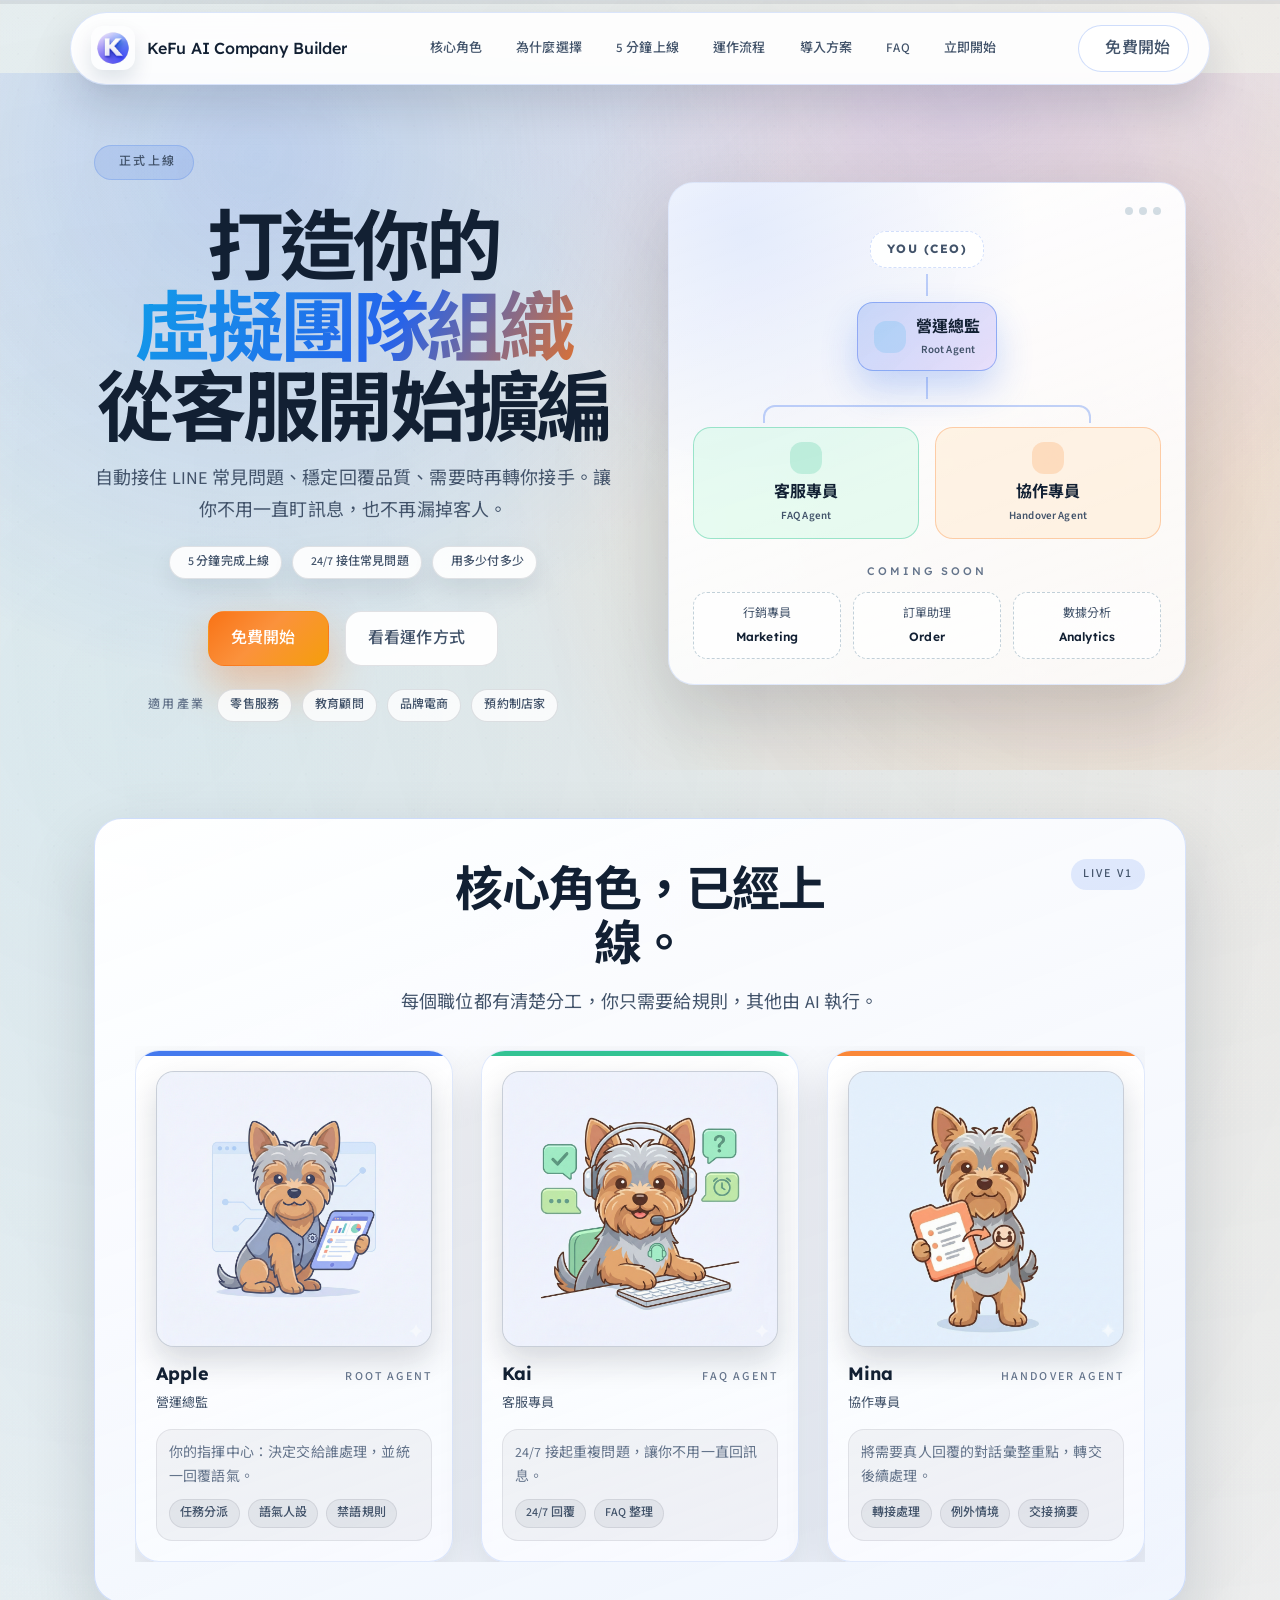
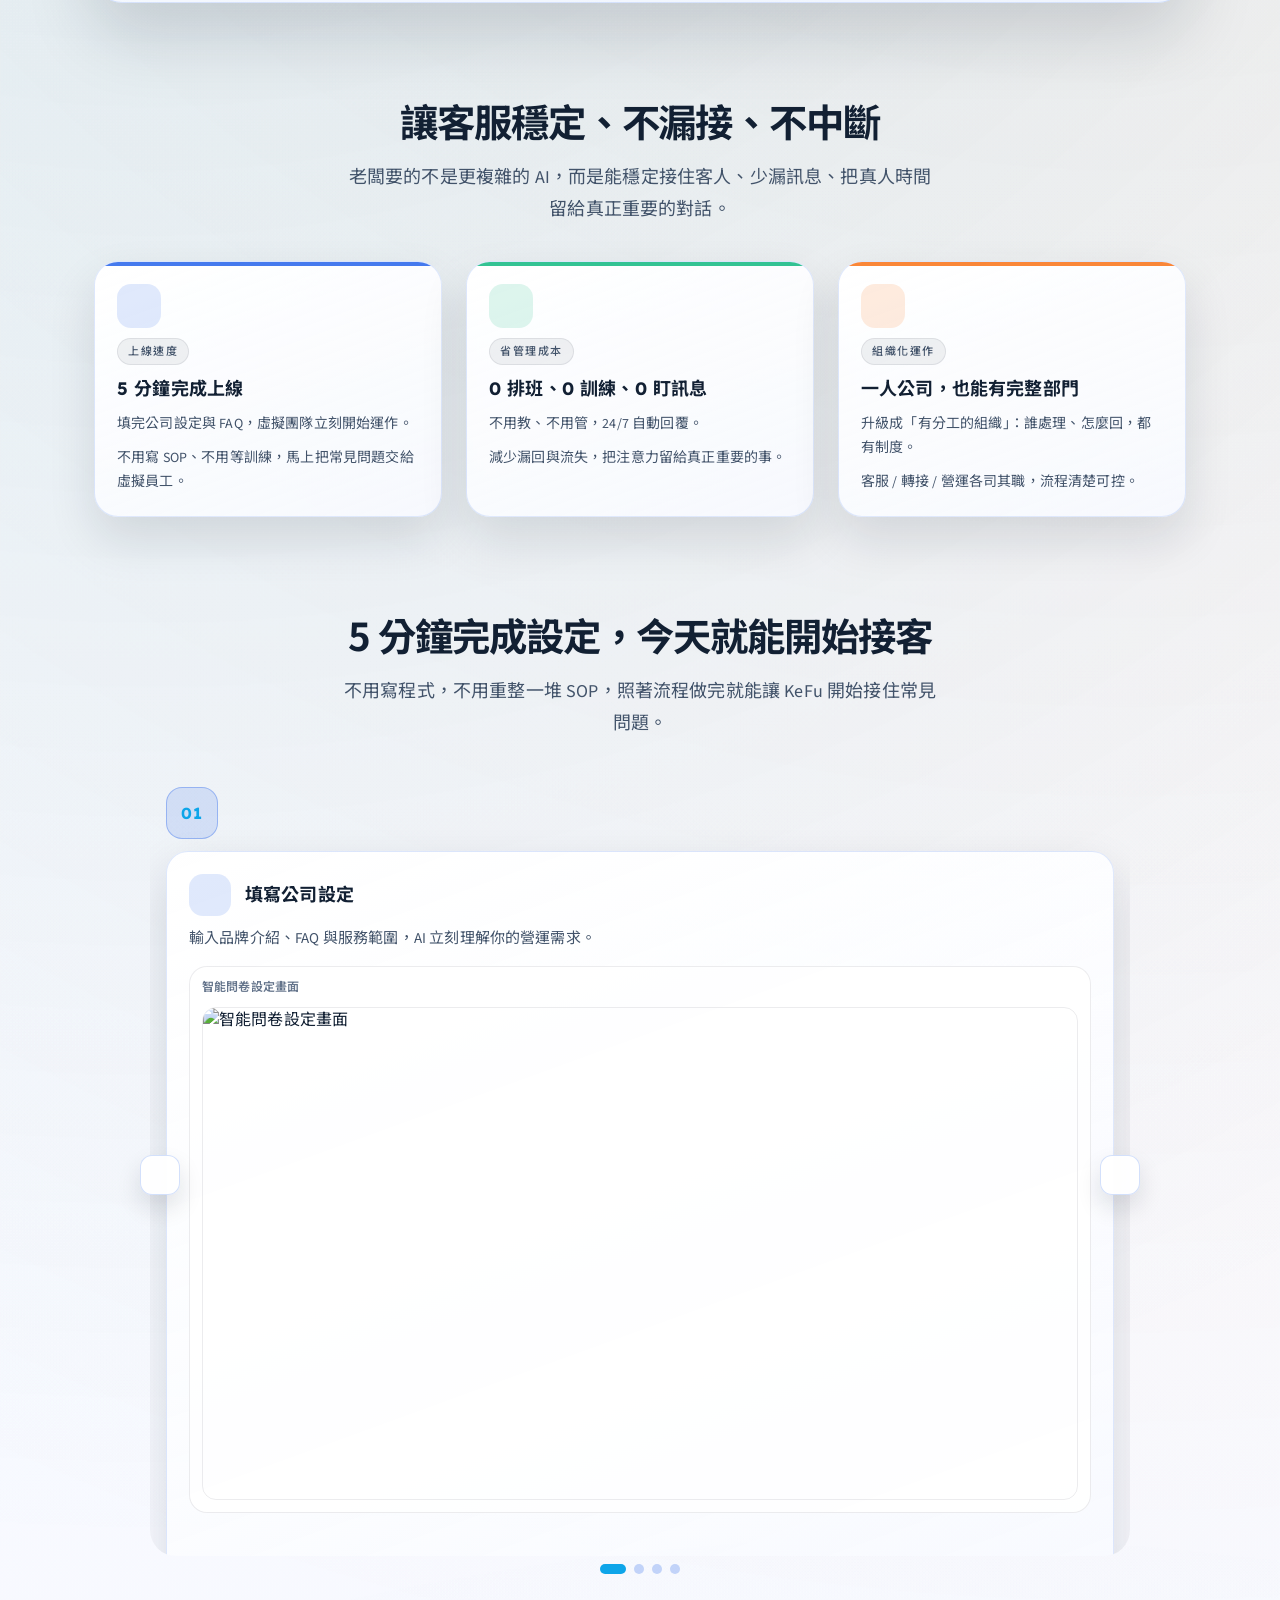
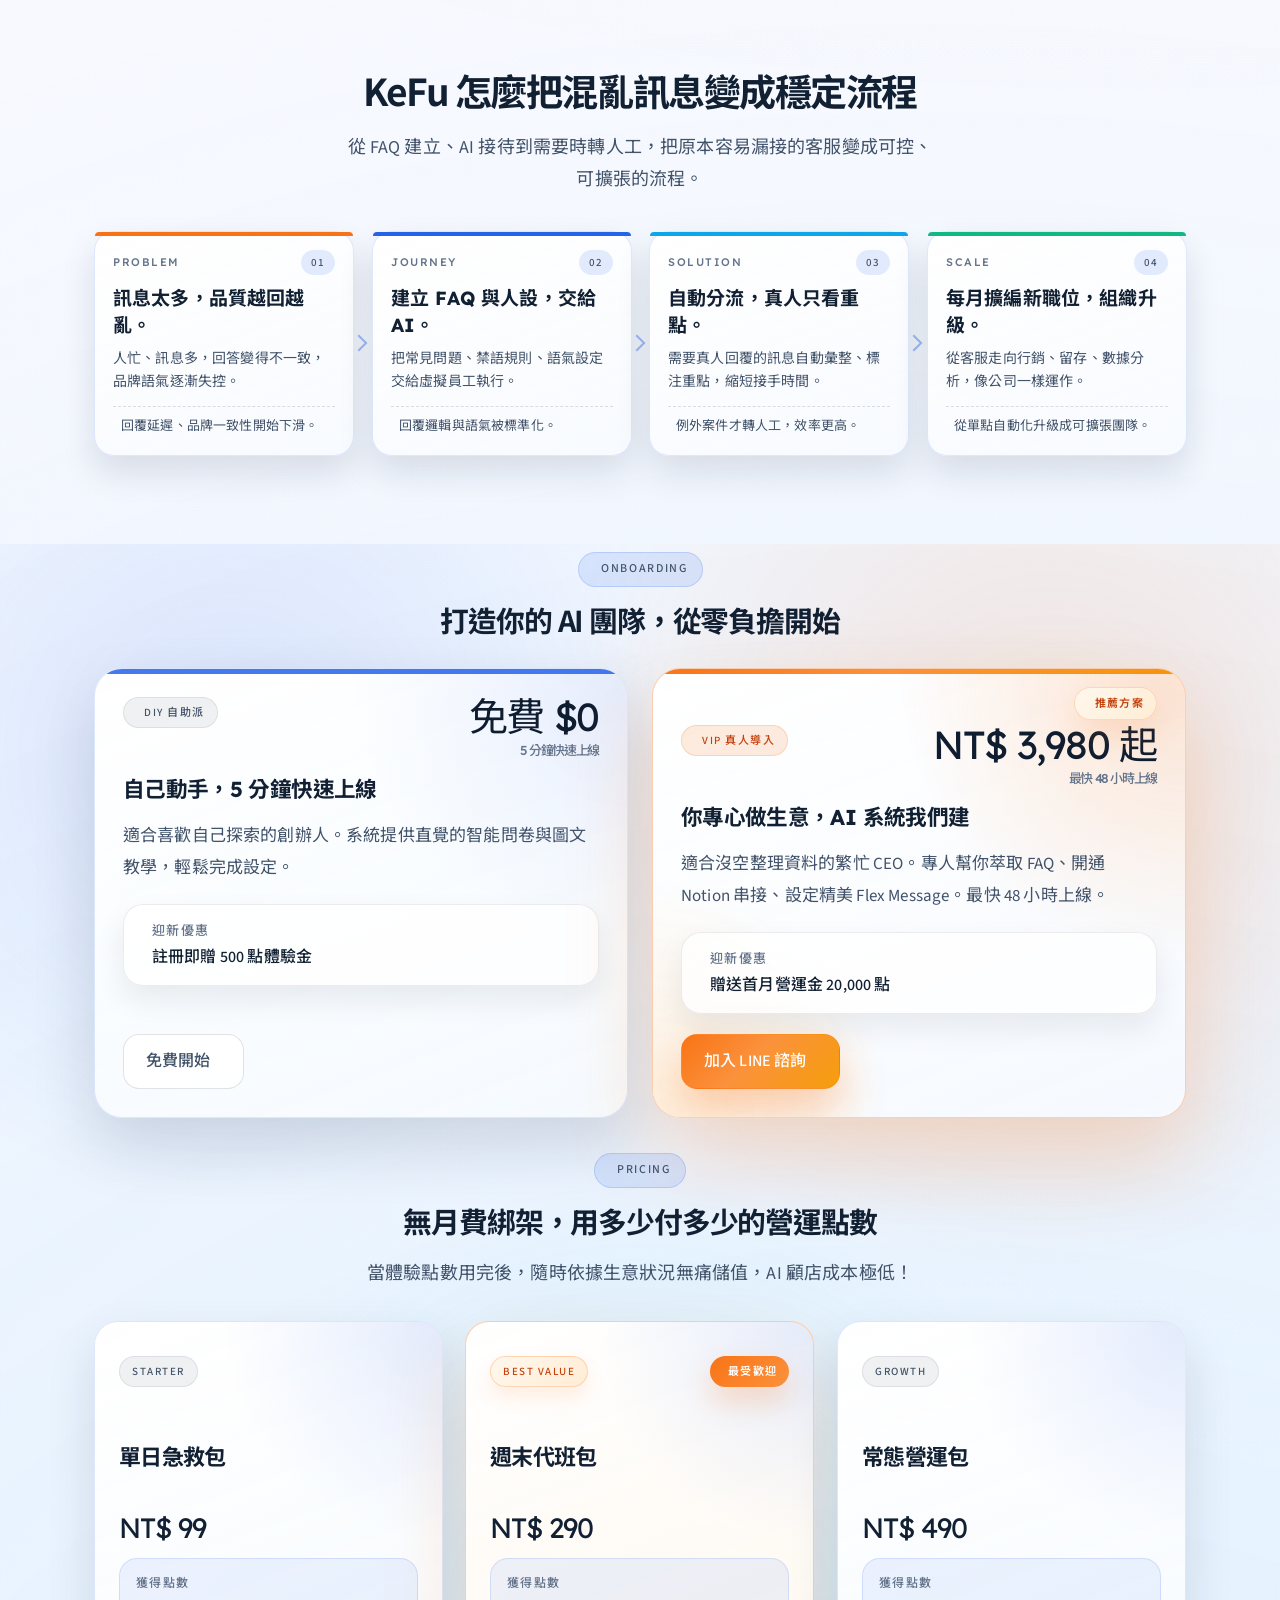
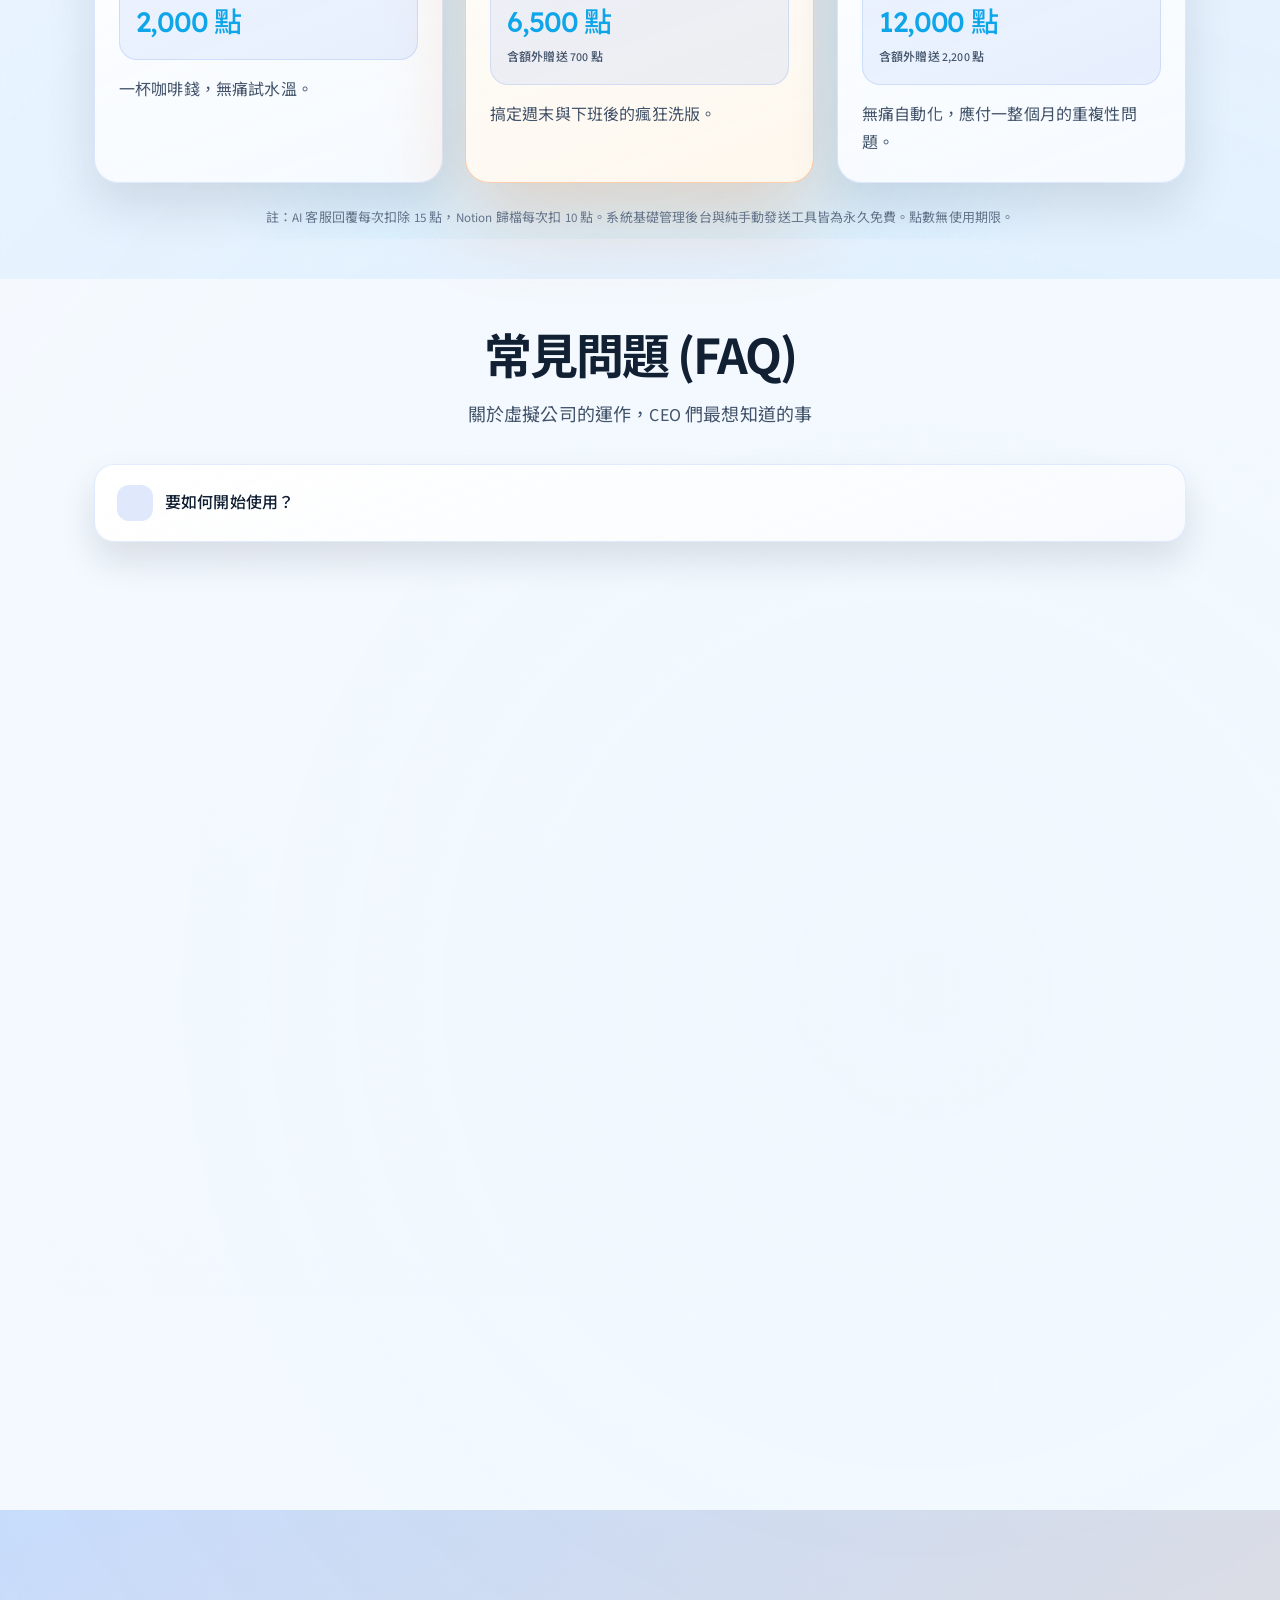
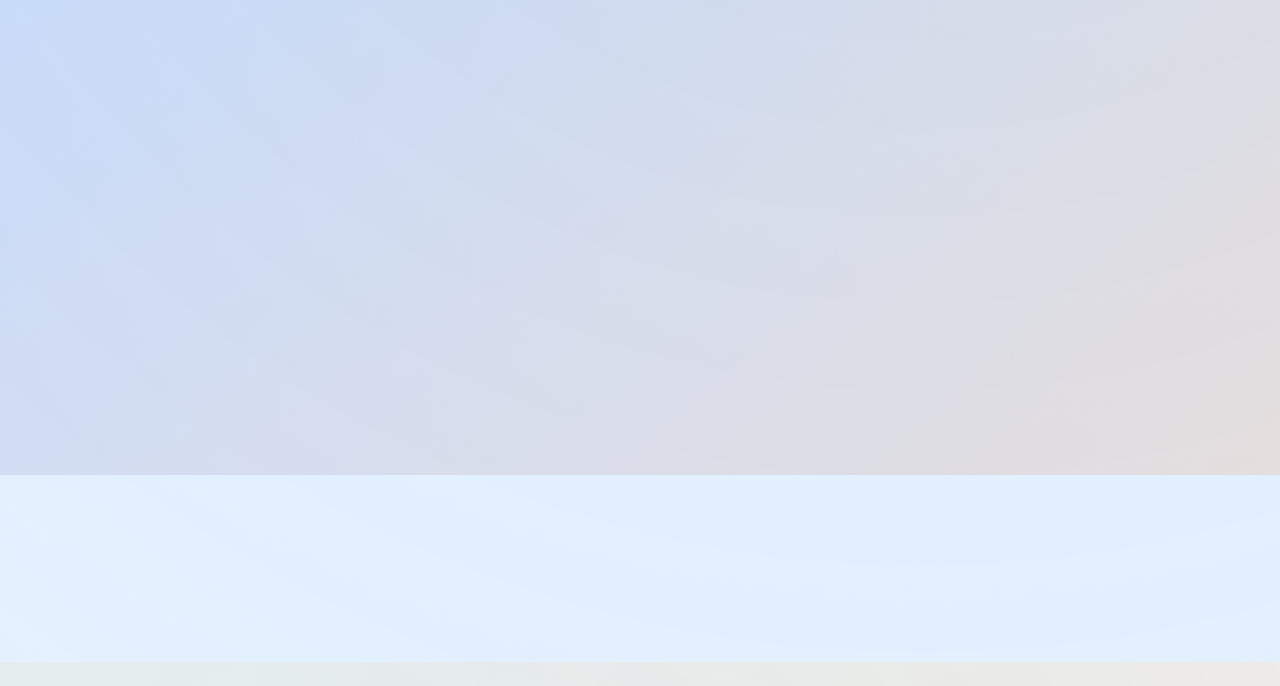
==== commit 5e06c23b: "修正頁面" ====
--- a/index.html
+++ b/index.html
@@ -72,7 +72,7 @@
   <link rel="preconnect" href="https://fonts.googleapis.com" />
   <link rel="preconnect" href="https://fonts.gstatic.com" crossorigin />
   <link
-    href="https://fonts.googleapis.com/css2?family=Manrope:wght@400;500;600;700&family=Space+Grotesk:wght@400;500;600;700&family=Noto+Sans+TC:wght@400;500;700&display=swap"
+    href="https://fonts.googleapis.com/css2?family=Lexend:wght@400;500;600;700&family=Source+Sans+3:wght@400;500;600;700&family=Noto+Sans+TC:wght@400;500;700&display=swap"
     rel="stylesheet" />
 
   <script src="https://unpkg.com/lucide@latest"></script>
@@ -80,19 +80,19 @@
   <style>
     :root {
       --bg: #f6f8ff;
-      --ink-900: #0b1220;
-      --ink-700: #1f2a44;
-      --ink-500: #364566;
-      --primary: #2563eb;
-      --secondary: #22d3ee;
-      --accent: #8b5cf6;
+      --ink-900: #122033;
+      --ink-700: #42536a;
+      --ink-500: #64748b;
+      --primary: #0ea5e9;
+      --secondary: #38bdf8;
+      --accent: #2563eb;
       --cta: #f97316;
       --surface: rgba(255, 255, 255, 0.86);
       --border: rgba(15, 23, 42, 0.12);
       --shadow: 0 28px 70px rgba(15, 23, 42, 0.16);
       --anchor-offset: 106px;
-      --font-display: "Space Grotesk", "Noto Sans TC", sans-serif;
-      --font-body: "Manrope", "Noto Sans TC", sans-serif;
+      --font-display: "Lexend", "Noto Sans TC", sans-serif;
+      --font-body: "Source Sans 3", "Noto Sans TC", sans-serif;
     }
 
     * {
@@ -105,13 +105,15 @@
       font-family: var(--font-body);
       color: var(--ink-900);
       background:
-        radial-gradient(circle at 12% 10%, rgba(37, 99, 235, 0.18), transparent 40%),
-        radial-gradient(circle at 88% 8%, rgba(249, 115, 22, 0.2), transparent 46%),
-        radial-gradient(circle at 72% 82%, rgba(34, 211, 238, 0.16), transparent 48%),
+        radial-gradient(circle at 12% 10%, rgba(14, 165, 233, 0.15), transparent 38%),
+        radial-gradient(circle at 88% 8%, rgba(249, 115, 22, 0.12), transparent 42%),
+        radial-gradient(circle at 72% 82%, rgba(56, 189, 248, 0.12), transparent 46%),
         linear-gradient(180deg, #ffffff 0%, #f6f8ff 55%, #eef3ff 100%);
       min-height: 100vh;
       position: relative;
       overflow-x: hidden;
+      line-height: 1.55;
+      letter-spacing: 0.01em;
     }
 
     body::before {
@@ -121,7 +123,7 @@
       background-image:
         radial-gradient(rgba(15, 23, 42, 0.05) 1px, transparent 1px);
       background-size: 36px 36px;
-      opacity: 0.45;
+      opacity: 0.24;
       pointer-events: none;
       z-index: -1;
     }
@@ -139,6 +141,21 @@
     .cta-card__title,
     .panel__title {
       font-family: var(--font-display);
+    }
+
+    .hero__title,
+    .section__title,
+    .cta-card__title,
+    .why-card-title,
+    .chapter__title,
+    .step-title,
+    .org-person-name,
+    .intro-card__title,
+    .intro-card__price,
+    .points-card__name,
+    .points-card__price {
+      font-family: "Noto Sans TC", var(--font-display), sans-serif;
+      font-weight: 700;
     }
 
     img {
@@ -206,8 +223,8 @@
       display: flex;
       align-items: center;
       gap: 12px;
-      font-weight: 700;
-      letter-spacing: -0.02em;
+      font-weight: 500;
+      letter-spacing: -0.015em;
       font-family: var(--font-display);
       min-width: 0;
     }
@@ -237,7 +254,7 @@
       gap: 12px;
       align-items: center;
       font-size: 13px;
-      font-weight: 600;
+      font-weight: 500;
       color: var(--ink-700);
     }
 
@@ -350,7 +367,7 @@
       border: 1px solid rgba(37, 99, 235, 0.22);
       background: #ffffff;
       color: var(--ink-700);
-      font-weight: 600;
+      font-weight: 500;
       transition: transform 0.2s ease, box-shadow 0.2s ease;
       cursor: pointer;
     }
@@ -406,7 +423,7 @@
       background: rgba(37, 99, 235, 0.12);
       color: var(--ink-700);
       font-size: 12px;
-      font-weight: 700;
+      font-weight: 500;
       letter-spacing: 0.2em;
       text-transform: uppercase;
       border: 1px solid rgba(37, 99, 235, 0.2);
@@ -421,12 +438,12 @@
     .hero__title {
       margin-top: 22px;
       font-size: clamp(2.9rem, 6vw, 5.2rem);
-      font-weight: 700;
       letter-spacing: -0.05em;
       line-height: 1.05;
       text-align: center;
       margin-left: auto;
       margin-right: auto;
+      max-width: 12ch;
     }
 
     .hero__title span {
@@ -435,7 +452,7 @@
 
     .hero__title .accent {
       color: transparent;
-      background: linear-gradient(120deg, #2563eb, #8b5cf6, #f97316);
+      background: linear-gradient(120deg, #0ea5e9, #2563eb 58%, #f97316);
       -webkit-background-clip: text;
       background-clip: text;
     }
@@ -446,7 +463,7 @@
       line-height: 1.8;
       color: var(--ink-700);
       max-width: 540px;
-      font-weight: 500;
+      font-weight: 400;
       text-align: center;
       margin-left: auto;
       margin-right: auto;
@@ -478,7 +495,7 @@
       background: rgba(255, 255, 255, 0.9);
       border: 1px solid var(--border);
       font-size: 12px;
-      font-weight: 600;
+      font-weight: 500;
       color: var(--ink-700);
       box-shadow: 0 10px 24px rgba(15, 23, 42, 0.08);
     }
@@ -498,7 +515,7 @@
 
     .hero__trust-label {
       font-size: 12px;
-      font-weight: 700;
+      font-weight: 500;
       text-transform: uppercase;
       letter-spacing: 0.2em;
       color: var(--ink-500);
@@ -516,7 +533,7 @@
       background: rgba(255, 255, 255, 0.8);
       border: 1px solid var(--border);
       font-size: 12px;
-      font-weight: 600;
+      font-weight: 500;
       color: var(--ink-700);
     }
 
@@ -526,7 +543,8 @@
       gap: 10px;
       padding: 14px 22px;
       border-radius: 16px;
-      font-weight: 700;
+      font-weight: 500;
+      letter-spacing: 0.01em;
       border: none;
       cursor: pointer;
       transition: transform 0.2s ease, box-shadow 0.2s ease;
@@ -603,7 +621,7 @@
 
     .panel__title {
       font-size: 18px;
-      font-weight: 700;
+      font-weight: 500;
     }
 
     .panel__pill {
@@ -612,7 +630,7 @@
       background: rgba(37, 99, 235, 0.14);
       color: var(--ink-700);
       font-size: 12px;
-      font-weight: 700;
+      font-weight: 500;
       letter-spacing: 0.08em;
       text-transform: uppercase;
     }
@@ -649,6 +667,7 @@
       font-size: 15px;
       margin-bottom: 4px;
       font-family: var(--font-display);
+      font-weight: 500;
     }
 
     .panel__item p {
@@ -666,23 +685,31 @@
 
     .section__title {
       font-size: clamp(2rem, 4vw, 3rem);
-      font-weight: 700;
       letter-spacing: -0.04em;
       line-height: 1.12;
       margin-bottom: 20px;
       text-align: center;
       margin-left: auto;
       margin-right: auto;
+      max-width: 16ch;
+    }
+
+    .section__title--wide {
+      max-width: none;
+      white-space: nowrap;
+      font-size: clamp(1.7rem, 3vw, 2.55rem);
+      letter-spacing: -0.028em;
     }
 
     .section__subtitle {
       font-size: 18px;
       color: var(--ink-700);
-      line-height: 1.8;
+      line-height: 1.75;
       max-width: 600px;
       text-align: center;
       margin-left: auto;
       margin-right: auto;
+      font-weight: 400;
     }
 
     .stats {
@@ -767,7 +794,7 @@
       background: rgba(15, 23, 42, 0.06);
       border: 1px solid rgba(15, 23, 42, 0.08);
       font-size: 11px;
-      font-weight: 700;
+      font-weight: 500;
       letter-spacing: 0.14em;
       text-transform: uppercase;
       color: var(--ink-700);
@@ -775,13 +802,12 @@
 
     .why-card-title {
       font-size: 18px;
-      font-weight: 700;
       font-family: var(--font-display);
     }
 
     .why-card-lead {
       font-size: 14px;
-      font-weight: 600;
+      font-weight: 400;
       color: var(--ink-700);
       line-height: 1.7;
     }
@@ -884,14 +910,13 @@
       font-size: 11px;
       text-transform: uppercase;
       letter-spacing: 0.14em;
-      font-weight: 700;
+      font-weight: 500;
       color: var(--ink-500);
       font-family: var(--font-display);
     }
 
     .chapter__title {
       font-size: 19px;
-      font-weight: 700;
       margin: 0;
       font-family: var(--font-display);
       line-height: 1.4;
@@ -910,7 +935,7 @@
       background: rgba(37, 99, 235, 0.12);
       color: var(--ink-700);
       font-size: 11px;
-      font-weight: 700;
+      font-weight: 500;
       letter-spacing: 0.08em;
       white-space: nowrap;
     }
@@ -1054,7 +1079,6 @@
 
     .step-title {
       font-size: 18px;
-      font-weight: 700;
       font-family: var(--font-display);
     }
 
@@ -1232,7 +1256,7 @@
       background: rgba(37, 99, 235, 0.12);
       color: var(--ink-700);
       font-size: 12px;
-      font-weight: 700;
+      font-weight: 500;
       letter-spacing: 0.18em;
       text-transform: uppercase;
       white-space: nowrap;
@@ -1328,7 +1352,6 @@
 
     .org-person-name {
       font-size: 18px;
-      font-weight: 700;
       font-family: var(--font-display);
       line-height: 1.2;
       display: -webkit-box;
@@ -1339,7 +1362,7 @@
 
     .org-person-role {
       font-size: 12px;
-      font-weight: 700;
+      font-weight: 500;
       letter-spacing: 0.18em;
       text-transform: uppercase;
       color: var(--ink-500);
@@ -1385,7 +1408,7 @@
       background: rgba(15, 23, 42, 0.06);
       border: 1px solid rgba(15, 23, 42, 0.08);
       font-size: 12px;
-      font-weight: 600;
+      font-weight: 500;
       color: var(--ink-700);
     }
 
@@ -1582,6 +1605,7 @@
       letter-spacing: 0.28em;
       color: var(--ink-500);
       font-family: var(--font-display);
+      font-weight: 500;
     }
 
     .org-coming__grid {
@@ -1685,7 +1709,7 @@
       background: rgba(37, 99, 235, 0.12);
       border: 1px solid rgba(37, 99, 235, 0.18);
       font-size: 12px;
-      font-weight: 700;
+      font-weight: 500;
       letter-spacing: 0.14em;
       text-transform: uppercase;
       color: var(--ink-700);
@@ -1708,11 +1732,11 @@
       position: relative;
       display: flex;
       flex-direction: column;
-      gap: 18px;
+      gap: 20px;
       min-height: 100%;
       padding: 28px;
       border-radius: 28px;
-      background: linear-gradient(160deg, rgba(255, 255, 255, 0.98), rgba(242, 247, 255, 0.9));
+      background: linear-gradient(160deg, rgba(255, 255, 255, 0.99), rgba(246, 250, 255, 0.94));
       border: 1px solid rgba(37, 99, 235, 0.14);
       box-shadow: 0 28px 64px rgba(15, 23, 42, 0.14);
       overflow: hidden;
@@ -1745,13 +1769,45 @@
 
     .intro-card--vip {
       --intro-soft: rgba(249, 115, 22, 0.16);
-      transform: translateY(-8px);
-      border-color: rgba(249, 115, 22, 0.24);
-      box-shadow: 0 34px 74px rgba(249, 115, 22, 0.2);
+      transform: translateY(-6px);
+      border-color: rgba(249, 115, 22, 0.34);
+      box-shadow: 0 38px 86px rgba(249, 115, 22, 0.24);
+      isolation: isolate;
     }
 
     .intro-card--vip::before {
       background: linear-gradient(135deg, #f97316, #fb923c 45%, #f59e0b);
+    }
+
+    .intro-card--vip::after {
+      background:
+        radial-gradient(circle at top right, rgba(249, 115, 22, 0.22), transparent 42%),
+        radial-gradient(circle at bottom left, rgba(255, 237, 213, 0.9), transparent 34%);
+    }
+
+    .intro-card--vip .intro-card__top {
+      position: relative;
+      padding-top: 28px;
+    }
+
+    .intro-card__spotlight {
+      position: absolute;
+      top: -10px;
+      right: 0;
+      display: inline-flex;
+      align-items: center;
+      gap: 8px;
+      padding: 7px 12px;
+      border-radius: 999px;
+      background: linear-gradient(135deg, #fff7ed, #ffedd5);
+      border: 1px solid rgba(249, 115, 22, 0.22);
+      color: #c2410c;
+      box-shadow: 0 14px 30px rgba(249, 115, 22, 0.16);
+      font-size: 11px;
+      font-weight: 600;
+      letter-spacing: 0.12em;
+      text-transform: uppercase;
+      white-space: nowrap;
     }
 
     .intro-card:hover {
@@ -1762,8 +1818,8 @@
 
     .intro-card--vip:hover {
       transform: translateY(-10px);
-      box-shadow: 0 38px 80px rgba(249, 115, 22, 0.24);
-      border-color: rgba(249, 115, 22, 0.3);
+      box-shadow: 0 42px 88px rgba(249, 115, 22, 0.28);
+      border-color: rgba(249, 115, 22, 0.42);
     }
 
     .intro-card__top {
@@ -1782,7 +1838,7 @@
       background: rgba(15, 23, 42, 0.06);
       border: 1px solid rgba(15, 23, 42, 0.08);
       font-size: 11px;
-      font-weight: 700;
+      font-weight: 500;
       letter-spacing: 0.14em;
       text-transform: uppercase;
       color: var(--ink-700);
@@ -1795,33 +1851,39 @@
     }
 
     .intro-card__price {
-      font-size: clamp(2rem, 4vw, 3rem);
-      font-weight: 700;
+      font-size: clamp(1.7rem, 3.2vw, 2.45rem);
       font-family: var(--font-display);
-      letter-spacing: -0.04em;
+      font-weight: 400;
+      letter-spacing: -0.035em;
       line-height: 1;
       text-align: right;
+      color: #0f1d31;
     }
 
     .intro-card__price-note {
       display: block;
-      margin-top: 6px;
-      font-size: 12px;
-      font-weight: 600;
+      margin-top: 8px;
+      font-size: 13px;
+      font-weight: 500;
       color: var(--ink-500);
     }
 
     .intro-card__title {
-      font-size: 28px;
-      line-height: 1.18;
-      letter-spacing: -0.04em;
+      font-size: clamp(1.35rem, 1.55vw, 1.75rem);
+      line-height: 1.12;
+      letter-spacing: -0.03em;
       font-family: var(--font-display);
+      max-width: none;
+      white-space: nowrap !important;
+      word-break: keep-all;
+      overflow-wrap: normal;
     }
 
     .intro-card__desc {
       color: var(--ink-700);
-      line-height: 1.8;
-      font-size: 15px;
+      line-height: 1.85;
+      font-size: 17px;
+      font-weight: 400;
     }
 
     .intro-card__perk {
@@ -1848,13 +1910,14 @@
       text-transform: uppercase;
       color: var(--ink-500);
       margin-bottom: 4px;
+      font-weight: 500;
     }
 
     .intro-card__perk span {
       display: block;
       color: var(--ink-900);
       font-size: 16px;
-      font-weight: 700;
+      font-weight: 500;
       line-height: 1.5;
     }
 
@@ -1873,11 +1936,11 @@
       position: relative;
       display: flex;
       flex-direction: column;
-      gap: 18px;
+      gap: 16px;
       min-height: 100%;
       padding: 24px;
       border-radius: 24px;
-      background: linear-gradient(160deg, rgba(255, 255, 255, 0.97), rgba(248, 250, 255, 0.88));
+      background: linear-gradient(160deg, rgba(255, 255, 255, 0.99), rgba(247, 250, 255, 0.94));
       border: 1px solid rgba(37, 99, 235, 0.14);
       box-shadow: 0 22px 50px rgba(15, 23, 42, 0.12);
       overflow: hidden;
@@ -1898,9 +1961,25 @@
     }
 
     .points-card--popular {
-      transform: translateY(-10px);
-      border-color: rgba(249, 115, 22, 0.24);
-      box-shadow: 0 30px 66px rgba(249, 115, 22, 0.18);
+      transform: translateY(-8px);
+      border-color: rgba(249, 115, 22, 0.34);
+      box-shadow: 0 38px 82px rgba(249, 115, 22, 0.22);
+      background: linear-gradient(160deg, rgba(255, 255, 255, 1), rgba(255, 247, 237, 0.96));
+    }
+
+    .points-card__head {
+      display: grid;
+      grid-template-rows: auto auto auto;
+      gap: 14px;
+      min-height: 196px;
+    }
+
+    .points-card__head-top {
+      display: flex;
+      align-items: center;
+      justify-content: space-between;
+      gap: 12px;
+      min-height: 46px;
     }
 
     .points-card:hover {
@@ -1911,8 +1990,8 @@
 
     .points-card--popular:hover {
       transform: translateY(-12px);
-      box-shadow: 0 36px 74px rgba(249, 115, 22, 0.22);
-      border-color: rgba(249, 115, 22, 0.32);
+      box-shadow: 0 44px 90px rgba(249, 115, 22, 0.26);
+      border-color: rgba(249, 115, 22, 0.42);
     }
 
     .points-card__badge {
@@ -1924,33 +2003,63 @@
       background: rgba(15, 23, 42, 0.06);
       border: 1px solid rgba(15, 23, 42, 0.08);
       font-size: 11px;
-      font-weight: 700;
+      font-weight: 500;
       letter-spacing: 0.14em;
       text-transform: uppercase;
       color: var(--ink-700);
     }
 
     .points-card__badge--popular {
-      background: rgba(249, 115, 22, 0.14);
-      border-color: rgba(249, 115, 22, 0.2);
+      background: linear-gradient(135deg, #fff7ed, #ffedd5);
+      border-color: rgba(249, 115, 22, 0.24);
       color: #c2410c;
+      box-shadow: 0 10px 20px rgba(249, 115, 22, 0.12);
     }
 
     .points-card__name {
-      font-size: 24px;
-      font-weight: 700;
+      font-size: 22px;
       line-height: 1.2;
       letter-spacing: -0.03em;
       font-family: var(--font-display);
+      white-space: nowrap;
+      min-height: 53px;
+      display: flex;
+      align-items: flex-end;
     }
 
     .points-card__price {
-      font-size: 40px;
-      font-weight: 700;
+      font-size: 28px;
+      font-weight: 400;
       line-height: 1;
-      letter-spacing: -0.05em;
+      letter-spacing: -0.035em;
       font-family: var(--font-display);
       color: var(--ink-900);
+      min-height: 52px;
+      display: flex;
+      align-items: flex-end;
+    }
+
+    @media (min-width: 641px) {
+      #why-virtual-employees .section__title,
+      #steps .section__title,
+      #chapters .section__title,
+      #pricing .section__title,
+      .intro-card__title,
+      .points-card__name {
+        white-space: nowrap !important;
+        word-break: keep-all;
+        overflow-wrap: normal;
+      }
+
+      #chapters .section__title {
+        max-width: none;
+        font-size: clamp(1.7rem, 2.9vw, 2.5rem);
+      }
+
+      #pricing .section__title {
+        max-width: none;
+        font-size: clamp(1.45rem, 2.25vw, 2.05rem);
+      }
     }
 
     .points-card__points {
@@ -1964,7 +2073,7 @@
       display: block;
       margin-bottom: 6px;
       font-size: 12px;
-      font-weight: 700;
+      font-weight: 500;
       letter-spacing: 0.12em;
       text-transform: uppercase;
       color: var(--ink-500);
@@ -1973,7 +2082,7 @@
     .points-card__points-value {
       display: block;
       font-size: 28px;
-      font-weight: 700;
+      font-weight: 500;
       letter-spacing: -0.04em;
       font-family: var(--font-display);
       color: var(--primary);
@@ -1983,14 +2092,31 @@
       display: block;
       margin-top: 6px;
       font-size: 12px;
-      font-weight: 600;
+      font-weight: 500;
       color: var(--ink-700);
     }
 
     .points-card__desc {
       color: var(--ink-700);
       line-height: 1.8;
-      font-size: 15px;
+      font-size: 16px;
+      font-weight: 400;
+    }
+
+    .points-card__highlight {
+      display: inline-flex;
+      align-items: center;
+      gap: 6px;
+      padding: 7px 12px;
+      border-radius: 999px;
+      background: linear-gradient(135deg, #f97316, #fb923c);
+      color: #ffffff;
+      font-size: 11px;
+      font-weight: 600;
+      letter-spacing: 0.12em;
+      text-transform: uppercase;
+      box-shadow: 0 14px 28px rgba(249, 115, 22, 0.24);
+      margin-left: auto;
     }
 
     .pricing-note {
@@ -2036,7 +2162,7 @@
       justify-content: space-between;
       gap: 12px;
       cursor: pointer;
-      font-weight: 700;
+      font-weight: 500;
       color: var(--ink-900);
     }
 
@@ -2117,9 +2243,11 @@
 
     .cta-card__title {
       font-size: clamp(2rem, 4vw, 3.2rem);
-      font-weight: 700;
-      letter-spacing: -0.04em;
+      letter-spacing: -0.035em;
       text-align: center;
+      max-width: 14ch;
+      margin-left: auto;
+      margin-right: auto;
     }
 
     .cta-card__desc {
@@ -2127,6 +2255,7 @@
       line-height: 1.8;
       font-size: 17px;
       text-align: center;
+      font-weight: 400;
     }
 
     .footer {
@@ -2343,6 +2472,10 @@
         letter-spacing: 0.12em;
       }
 
+      .section__title--wide {
+        white-space: normal;
+      }
+
       .pricing-block+.pricing-block {
         margin-top: 28px;
       }
@@ -2365,6 +2498,26 @@
         transform: none;
       }
 
+      .intro-card__spotlight,
+      .points-card__highlight {
+        position: static;
+        width: fit-content;
+      }
+
+      .points-card__head {
+        min-height: auto;
+        gap: 12px;
+      }
+
+      .points-card__head-top {
+        min-height: auto;
+        flex-wrap: wrap;
+      }
+
+      .intro-card--vip .intro-card__top {
+        gap: 12px;
+      }
+
       .intro-card__top {
         flex-direction: column;
         align-items: flex-start;
@@ -2377,6 +2530,7 @@
 
       .intro-card__title {
         font-size: 24px;
+        white-space: normal;
       }
 
       .intro-card__desc,
@@ -2390,10 +2544,12 @@
 
       .points-card__name {
         font-size: 22px;
+        min-height: auto;
       }
 
       .points-card__price {
         font-size: 34px;
+        min-height: auto;
       }
 
       .points-card__points {
@@ -2683,9 +2839,9 @@
         <a class="nav-link" href="#faq">FAQ</a>
         <a class="nav-link" href="#cta">立即開始</a>
       </div>
-      <a class="nav__cta" href="https://line.me/R/ti/p/@304dgdjo" target="_blank" rel="noreferrer">
-        <i data-lucide="message-circle" class="w-4 h-4"></i>
-        加 LINE 申請封測
+      <a class="nav__cta" href="https://kefu-frontend.vercel.app/" target="_blank" rel="noreferrer">
+        <i data-lucide="sparkles" class="w-4 h-4"></i>
+        免費開始
       </a>
     </div>
   </nav>
@@ -2716,7 +2872,7 @@
         <div class="reveal">
           <div class="hero__eyebrow">
             <i data-lucide="sparkles" class="w-4 h-4"></i>
-            Beta CEO 合夥人計畫
+            正式上線
           </div>
           <h1 class="hero__title">
             <span>打造你的</span>
@@ -2724,7 +2880,7 @@
             <span>從客服開始擴編</span>
           </h1>
           <p class="hero__subtitle">
-            KeFu 不是單一聊天機器人，而是把你的日常營運拆成角色與流程，讓每位 AI 員工專注做對的事。
+            自動接住 LINE 常見問題、穩定回覆品質、需要時再轉你接手。讓你不用一直盯訊息，也不再漏掉客人。
           </p>
           <div class="hero__signals">
             <span class="hero__signal">
@@ -2732,17 +2888,17 @@
               5 分鐘完成上線
             </span>
             <span class="hero__signal">
-              <i data-lucide="shield-check" class="w-3.5 h-3.5"></i>
-              封測免費開放
+              <i data-lucide="headset" class="w-3.5 h-3.5"></i>
+              24/7 接住常見問題
             </span>
             <span class="hero__signal">
-              <i data-lucide="sparkles" class="w-3.5 h-3.5"></i>
-              每月擴編新職位
+              <i data-lucide="coins" class="w-3.5 h-3.5"></i>
+              用多少付多少
             </span>
           </div>
           <div class="hero__actions">
-            <a class="btn btn--primary" href="https://line.me/R/ti/p/@304dgdjo" target="_blank" rel="noreferrer">
-              加 LINE 成為封測夥伴
+            <a class="btn btn--primary" href="https://kefu-frontend.vercel.app/" target="_blank" rel="noreferrer">
+              免費開始
               <i data-lucide="arrow-up-right" class="w-4 h-4"></i>
             </a>
             <a class="btn btn--ghost" href="#chapters">
@@ -2896,8 +3052,8 @@
     <section class="why-section" id="why-virtual-employees">
       <div class="container reveal">
         <div class="why-header">
-          <h2 class="section__title">為什麼你該選擇「虛擬員工」？</h2>
-          <p class="section__subtitle">比起傳統招聘，KeFu 用更快的上線速度與更清楚的分工。</p>
+          <h2 class="section__title section__title--wide">讓客服穩定、不漏接、不中斷</h2>
+          <p class="section__subtitle">老闆要的不是更複雜的 AI，而是能穩定接住客人、少漏訊息、把真人時間留給真正重要的對話。</p>
         </div>
         <div class="why-grid">
           <article class="why-card why-card--speed">
@@ -2928,8 +3084,8 @@
     <section class="steps-section" id="steps">
       <div class="container reveal">
         <div class="steps-intro">
-          <h2 class="section__title">5 分鐘上線你的虛擬公司，團隊立刻開工</h2>
-          <p class="section__subtitle">跟著這四步，快速把 AI 團隊導入營運流程。</p>
+          <h2 class="section__title section__title--wide">5 分鐘完成設定，今天就能開始接客</h2>
+          <p class="section__subtitle">不用寫程式，不用重整一堆 SOP，照著流程做完就能讓 KeFu 開始接住常見問題。</p>
         </div>
         <div class="steps-carousel">
           <button class="steps-nav steps-nav--prev" type="button" data-steps-prev aria-label="上一個步驟">
@@ -3028,8 +3184,8 @@
 
     <section class="section" id="chapters">
       <div class="container reveal">
-        <h2 class="section__title">一場有節奏的營運故事。</h2>
-        <p class="section__subtitle">從第一位 AI 員工開始，逐步加入新的角色，把混亂的訊息變成可控的流程。</p>
+        <h2 class="section__title">KeFu 怎麼把混亂訊息變成穩定流程</h2>
+        <p class="section__subtitle">從 FAQ 建立、AI 接待到需要時轉人工，把原本容易漏接的客服變成可控、可擴張的流程。</p>
         <div class="chapters">
           <article class="chapter chapter--problem">
             <div class="chapter__head">
@@ -3114,14 +3270,18 @@
                   <span>註冊即贈 500 點體驗金</span>
                 </div>
               </div>
-              <a class="btn btn--ghost" href="https://line.me/R/ti/p/@304dgdjo" target="_blank" rel="noreferrer">
-                免費註冊，立即體驗
+              <a class="btn btn--ghost" href="https://kefu-frontend.vercel.app/" target="_blank" rel="noreferrer">
+                免費開始
                 <i data-lucide="arrow-up-right" class="w-4 h-4"></i>
               </a>
             </article>
 
             <article class="intro-card intro-card--vip">
               <div class="intro-card__top">
+                <div class="intro-card__spotlight">
+                  <i data-lucide="star" class="w-4 h-4"></i>
+                  推薦方案
+                </div>
                 <div class="intro-card__label intro-card__label--vip">
                   <i data-lucide="crown" class="w-4 h-4"></i>
                   VIP 真人導入
@@ -3141,7 +3301,7 @@
                 </div>
               </div>
               <a class="btn btn--primary" href="https://line.me/R/ti/p/@304dgdjo" target="_blank" rel="noreferrer">
-                預約專人諮詢
+                加入 LINE 諮詢
                 <i data-lucide="arrow-up-right" class="w-4 h-4"></i>
               </a>
             </article>
@@ -3159,9 +3319,13 @@
           </div>
           <div class="points-grid">
             <article class="points-card">
-              <div class="points-card__badge">Starter</div>
-              <h3 class="points-card__name">單日急救包</h3>
-              <div class="points-card__price">NT$ 99</div>
+              <div class="points-card__head">
+                <div class="points-card__head-top">
+                  <div class="points-card__badge">Starter</div>
+                </div>
+                <h3 class="points-card__name">單日急救包</h3>
+                <div class="points-card__price">NT$ 99</div>
+              </div>
               <div class="points-card__points">
                 <span class="points-card__points-label">獲得點數</span>
                 <span class="points-card__points-value">2,000 點</span>
@@ -3170,9 +3334,17 @@
             </article>
 
             <article class="points-card points-card--popular">
-              <div class="points-card__badge points-card__badge--popular">Best Value</div>
-              <h3 class="points-card__name">週末代班包</h3>
-              <div class="points-card__price">NT$ 290</div>
+              <div class="points-card__head">
+                <div class="points-card__head-top">
+                  <div class="points-card__badge points-card__badge--popular">Best Value</div>
+                  <div class="points-card__highlight">
+                    <i data-lucide="flame" class="w-4 h-4"></i>
+                    最受歡迎
+                  </div>
+                </div>
+                <h3 class="points-card__name">週末代班包</h3>
+                <div class="points-card__price">NT$ 290</div>
+              </div>
               <div class="points-card__points">
                 <span class="points-card__points-label">獲得點數</span>
                 <span class="points-card__points-value">6,500 點</span>
@@ -3182,9 +3354,13 @@
             </article>
 
             <article class="points-card">
-              <div class="points-card__badge">Growth</div>
-              <h3 class="points-card__name">常態營運包</h3>
-              <div class="points-card__price">NT$ 490</div>
+              <div class="points-card__head">
+                <div class="points-card__head-top">
+                  <div class="points-card__badge">Growth</div>
+                </div>
+                <h3 class="points-card__name">常態營運包</h3>
+                <div class="points-card__price">NT$ 490</div>
+              </div>
               <div class="points-card__points">
                 <span class="points-card__points-label">獲得點數</span>
                 <span class="points-card__points-value">12,000 點</span>
@@ -3209,66 +3385,66 @@
             <summary class="faq-summary">
               <span class="faq-summary-left">
                 <span class="faq-icon"><i data-lucide="help-circle" class="w-4 h-4"></i></span>
-                <span>要如何試用？/ 怎麼試用？</span>
+                <span>要如何開始使用？</span>
               </span>
               <i data-lucide="chevron-down" class="w-4 h-4 faq-chevron"></i>
             </summary>
-            <p class="faq-body">目前封測採「白名單」開通。請先加入官方 LINE，然後回覆「試用」即可開始申請。</p>
+            <p class="faq-body">現在可以直接從註冊頁免費開始，完成基本設定後就能啟用 AI 客服。如果想由專人協助導入，也可以直接加入官方 LINE 詢問。</p>
           </details>
 
           <details class="faq-item">
             <summary class="faq-summary">
               <span class="faq-summary-left">
                 <span class="faq-icon"><i data-lucide="help-circle" class="w-4 h-4"></i></span>
-                <span>為什麼需要白名單？/ 為什麼要讀取 LINE userID？</span>
+                <span>為什麼需要讀取 LINE userID？</span>
               </span>
               <i data-lucide="chevron-down" class="w-4 h-4 faq-chevron"></i>
             </summary>
-            <p class="faq-body">因為封測是限量開通，我們用 LINE userID 當作你的識別碼來開通權限與辨識試用狀態。userID 只用於封測開通與服務運作。</p>
+            <p class="faq-body">LINE userID 會作為系統識別碼，用來綁定你的官方帳號、辨識管理者身分與啟用對應服務。它只用於產品運作與必要通知，不會對外公開。</p>
           </details>
 
           <details class="faq-item">
             <summary class="faq-summary">
               <span class="faq-summary-left">
                 <span class="faq-icon"><i data-lucide="help-circle" class="w-4 h-4"></i></span>
-                <span>封測要做什麼？</span>
+                <span>現在有免費方案嗎？</span>
               </span>
               <i data-lucide="chevron-down" class="w-4 h-4 faq-chevron"></i>
             </summary>
-            <p class="faq-body">為了讓使用者有更好的體驗，先進行封測進行測試，再根據回饋進行調整。封測期間可以有完整的體驗。</p>
+            <p class="faq-body">有。現在提供可直接開始的免費體驗方式，註冊後會先贈送體驗點數；之後再依你的實際使用量加值，不需要先綁月費。</p>
           </details>
 
           <details class="faq-item">
             <summary class="faq-summary">
               <span class="faq-summary-left">
                 <span class="faq-icon"><i data-lucide="help-circle" class="w-4 h-4"></i></span>
-                <span>封測是免費的嗎？</span>
+                <span>正式版可以先試再上線嗎？</span>
               </span>
               <i data-lucide="chevron-down" class="w-4 h-4 faq-chevron"></i>
             </summary>
-            <p class="faq-body">是的，封測期間免費體驗核心功能（建立 FAQ、測試 AI 回覆、轉人工）。封測結束後再決定是否升級正式方案。</p>
+            <p class="faq-body">可以。你可以先完成品牌設定、FAQ 與串接流程，確認回覆內容沒問題後，再正式開啟全量自動回覆。</p>
           </details>
 
           <details class="faq-item">
             <summary class="faq-summary">
               <span class="faq-summary-left">
                 <span class="faq-icon"><i data-lucide="help-circle" class="w-4 h-4"></i></span>
-                <span>有免費方案嗎？（正式版）</span>
+                <span>正式版怎麼收費？</span>
               </span>
               <i data-lucide="chevron-down" class="w-4 h-4 faq-chevron"></i>
             </summary>
-            <p class="faq-body">目前先以封測為主。正式版會提供「基礎可體驗」的方案與付費方案（依使用量或功能等級），我們會在封測結束前公告清楚。</p>
+            <p class="faq-body">正式版以點數制為主，不綁月費。你可以先用體驗點數開始，之後再依回覆量與功能使用量彈性加值，對小型商家也比較沒有負擔。</p>
           </details>
 
           <details class="faq-item">
             <summary class="faq-summary">
               <span class="faq-summary-left">
                 <span class="faq-icon"><i data-lucide="help-circle" class="w-4 h-4"></i></span>
-                <span>封測結束後會怎樣？資料會不會不見？</span>
+                <span>如果暫停使用，資料會不會不見？</span>
               </span>
               <i data-lucide="chevron-down" class="w-4 h-4 faq-chevron"></i>
             </summary>
-            <p class="faq-body">封測結束後您可以選擇升級正式方案；不升級也不會影響您原本的客服渠道（只會停止 KeFu 的自動回覆功能）。</p>
+            <p class="faq-body">不會。若你暫停使用，自動回覆功能會停止，但原本的客服渠道不受影響；既有設定與資料仍可保留，方便之後再重新啟用。</p>
           </details>
 
           <details class="faq-item">
@@ -3323,7 +3499,7 @@
               </span>
               <i data-lucide="chevron-down" class="w-4 h-4 faq-chevron"></i>
             </summary>
-            <p class="faq-body">正式版會以「使用量或功能等級」計費，讓小型一人商家也能負擔；需要更大規模的商家也能彈性擴充。我們會在封測結束前提供明確方案與價格說明。</p>
+            <p class="faq-body">目前採點數制與彈性加值，讓小型一人商家也能輕鬆開始；若有更大規模或客製導入需求，也可以透過官方 LINE 洽詢專人方案。</p>
           </details>
         </div>
       </div>
@@ -3333,17 +3509,15 @@
       <div class="container reveal">
         <div class="cta-card">
           <h2 class="cta-card__title">現在就讓 KeFu 先成為你的第一位員工。</h2>
-          <p class="cta-card__desc">封測期間免費體驗核心功能，並獲得優先解鎖新職位的資格。你給回饋，我們一起把組織做更好。</p>
+          <p class="cta-card__desc">現在就能直接免費開始，先把重複客服交給 AI；若你想更快上線，也可以透過官方 LINE 找我們協助導入。</p>
           <div class="hero__actions">
-            <a class="btn btn--primary" href="https://line.me/R/ti/p/@304dgdjo" target="_blank" rel="noreferrer">
-              加 LINE 立即申請
+            <a class="btn btn--primary" href="https://kefu-frontend.vercel.app/" target="_blank" rel="noreferrer">
+              免費開始
               <i data-lucide="arrow-up-right" class="w-4 h-4"></i>
             </a>
-            <a class="btn btn--ghost"
-              href="https://line.me/ti/g2/EUKFAFOioWdGOSvRXtRO1BtcKDIdPMeV1sajaQ?utm_source=invitation&utm_medium=link_copy&utm_campaign=default"
-              target="_blank" rel="noreferrer">
-              加入社群交流
-              <i data-lucide="messages-square" class="w-4 h-4"></i>
+            <a class="btn btn--ghost" href="https://line.me/R/ti/p/@304dgdjo" target="_blank" rel="noreferrer">
+              加入 LINE 詢問
+              <i data-lucide="message-circle" class="w-4 h-4"></i>
             </a>
           </div>
         </div>
